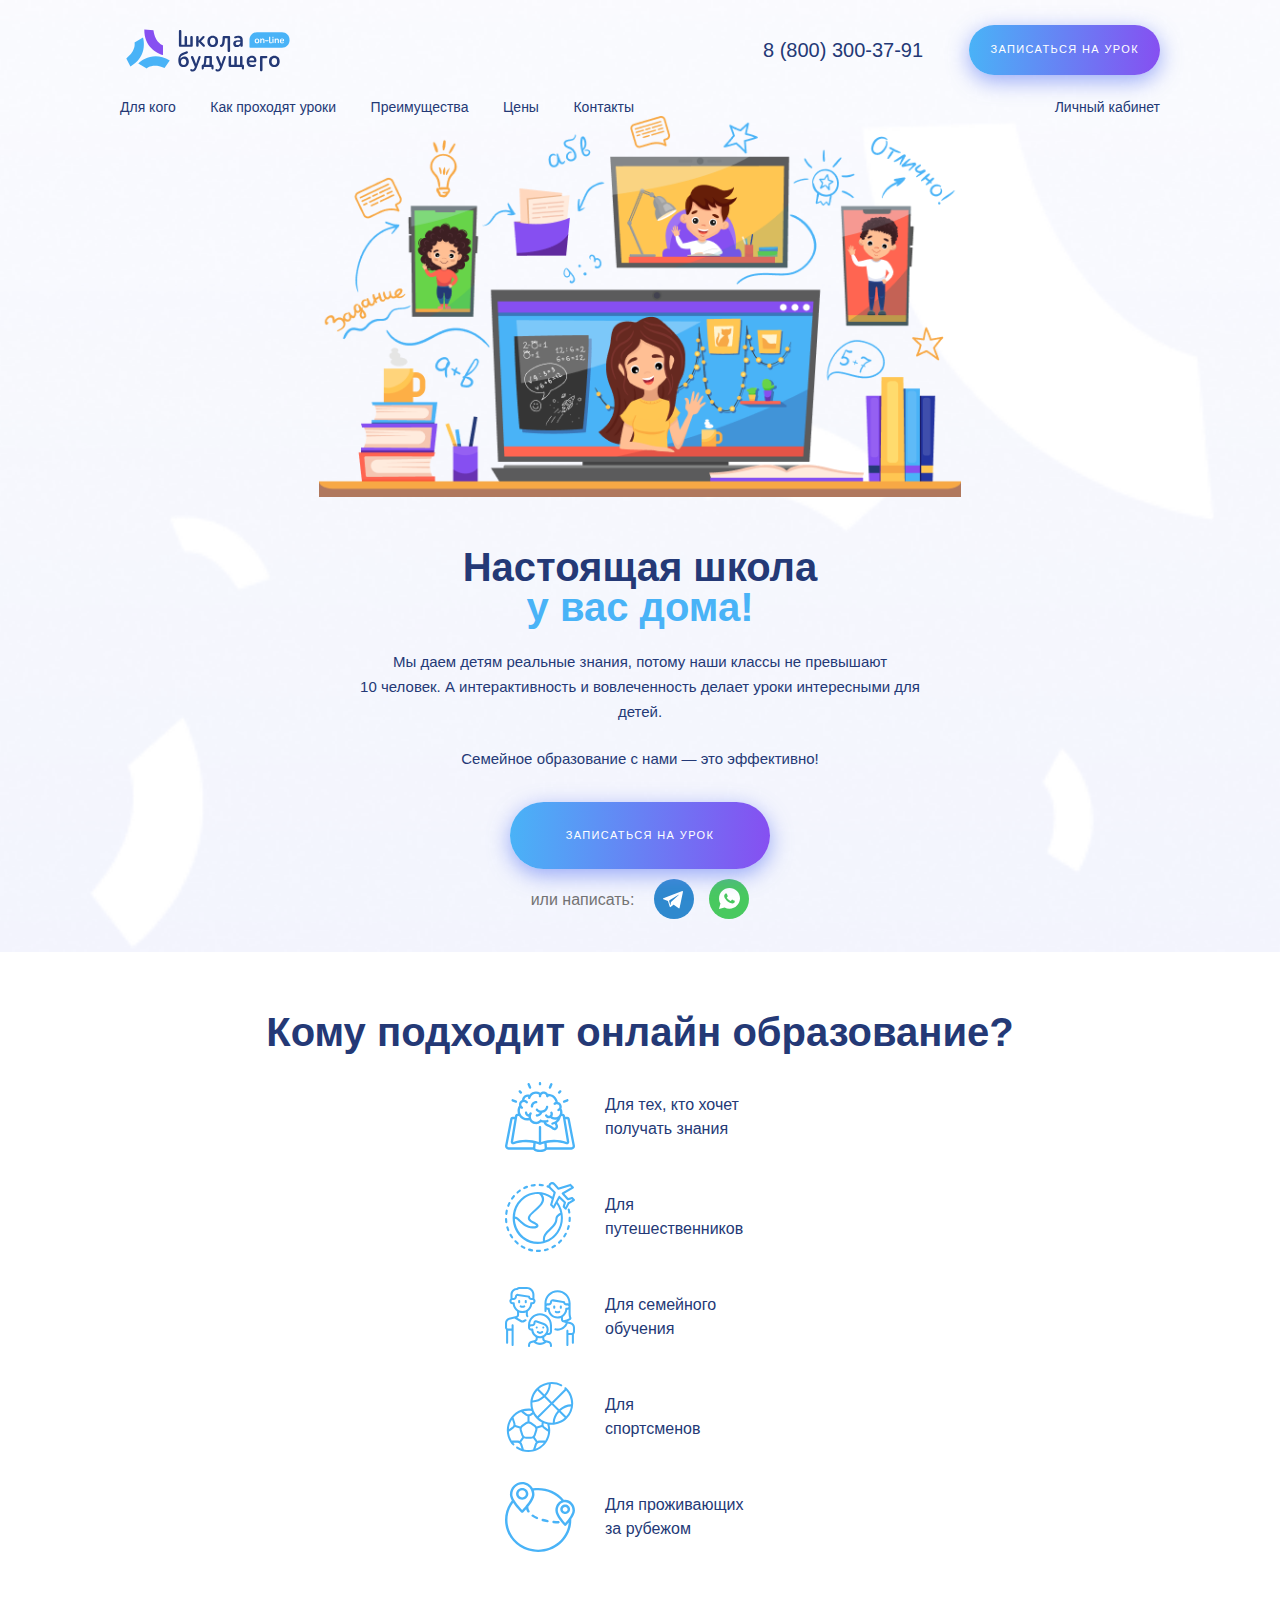
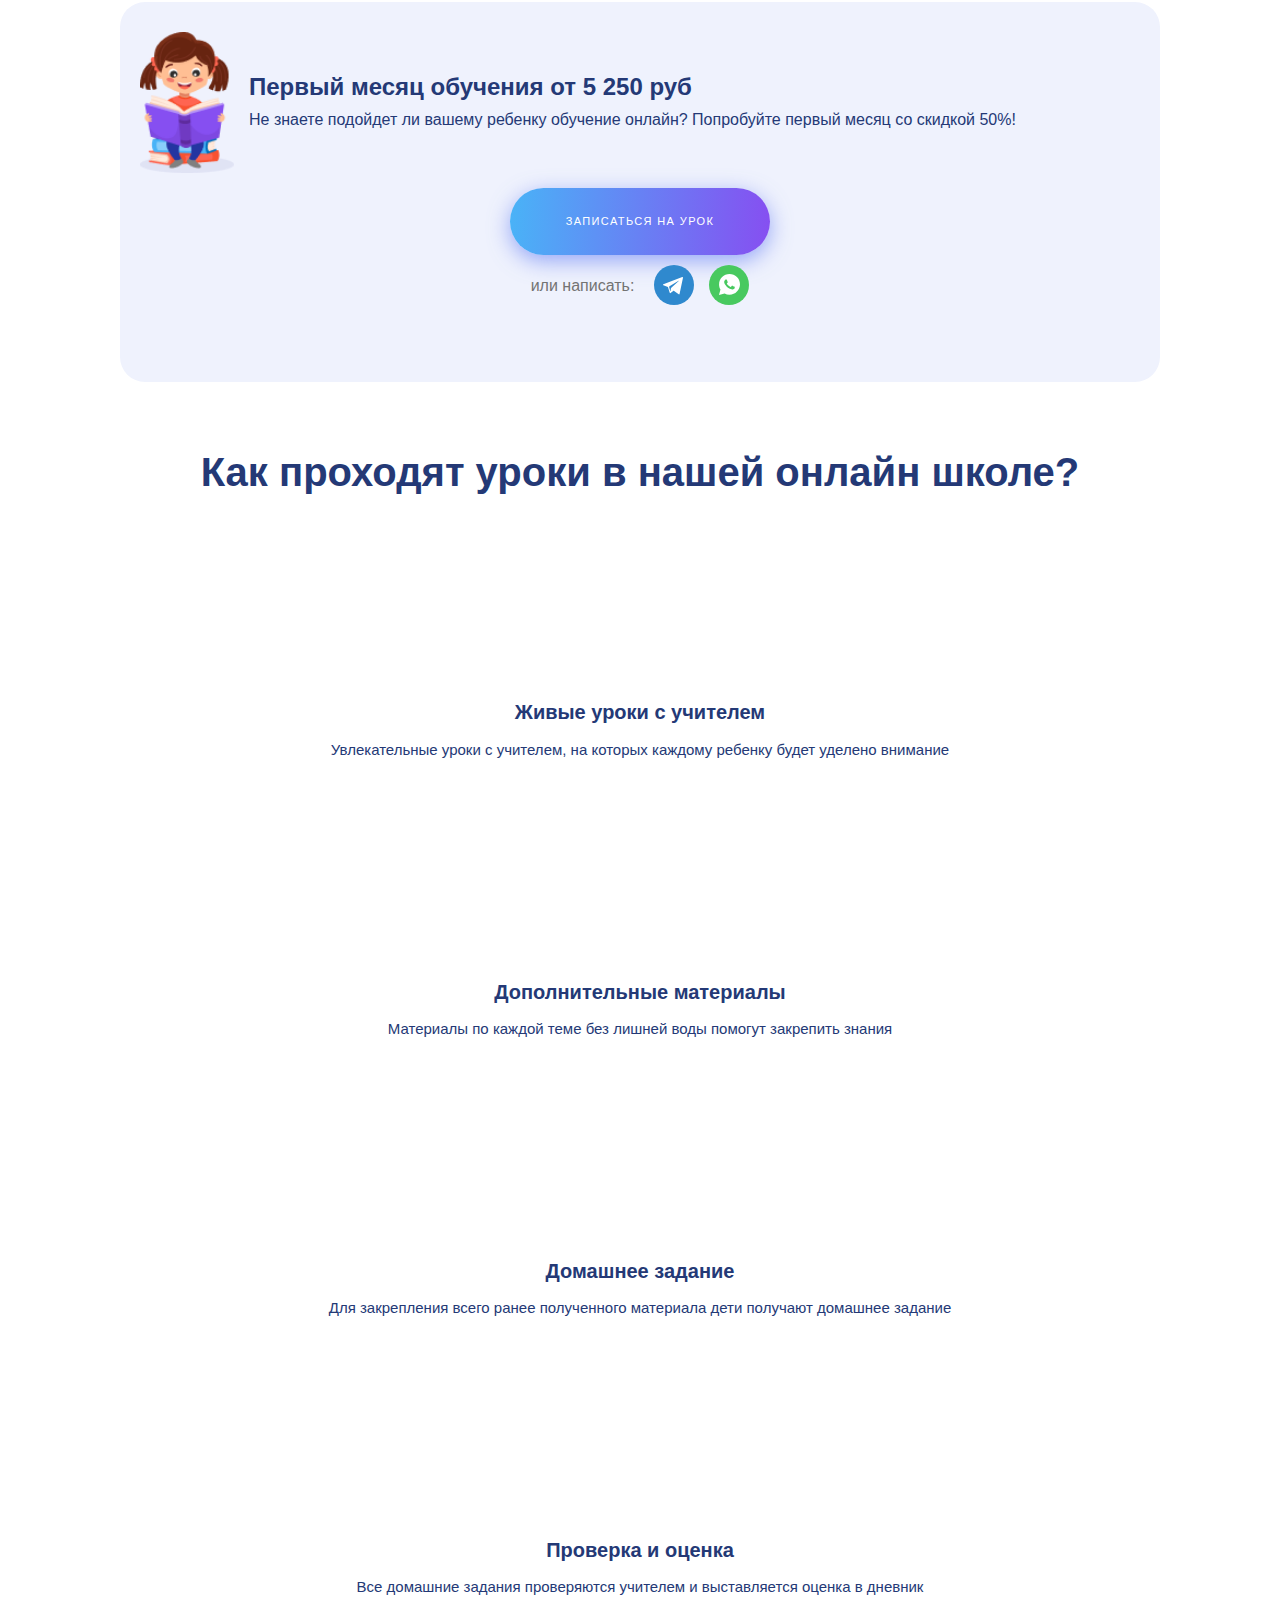
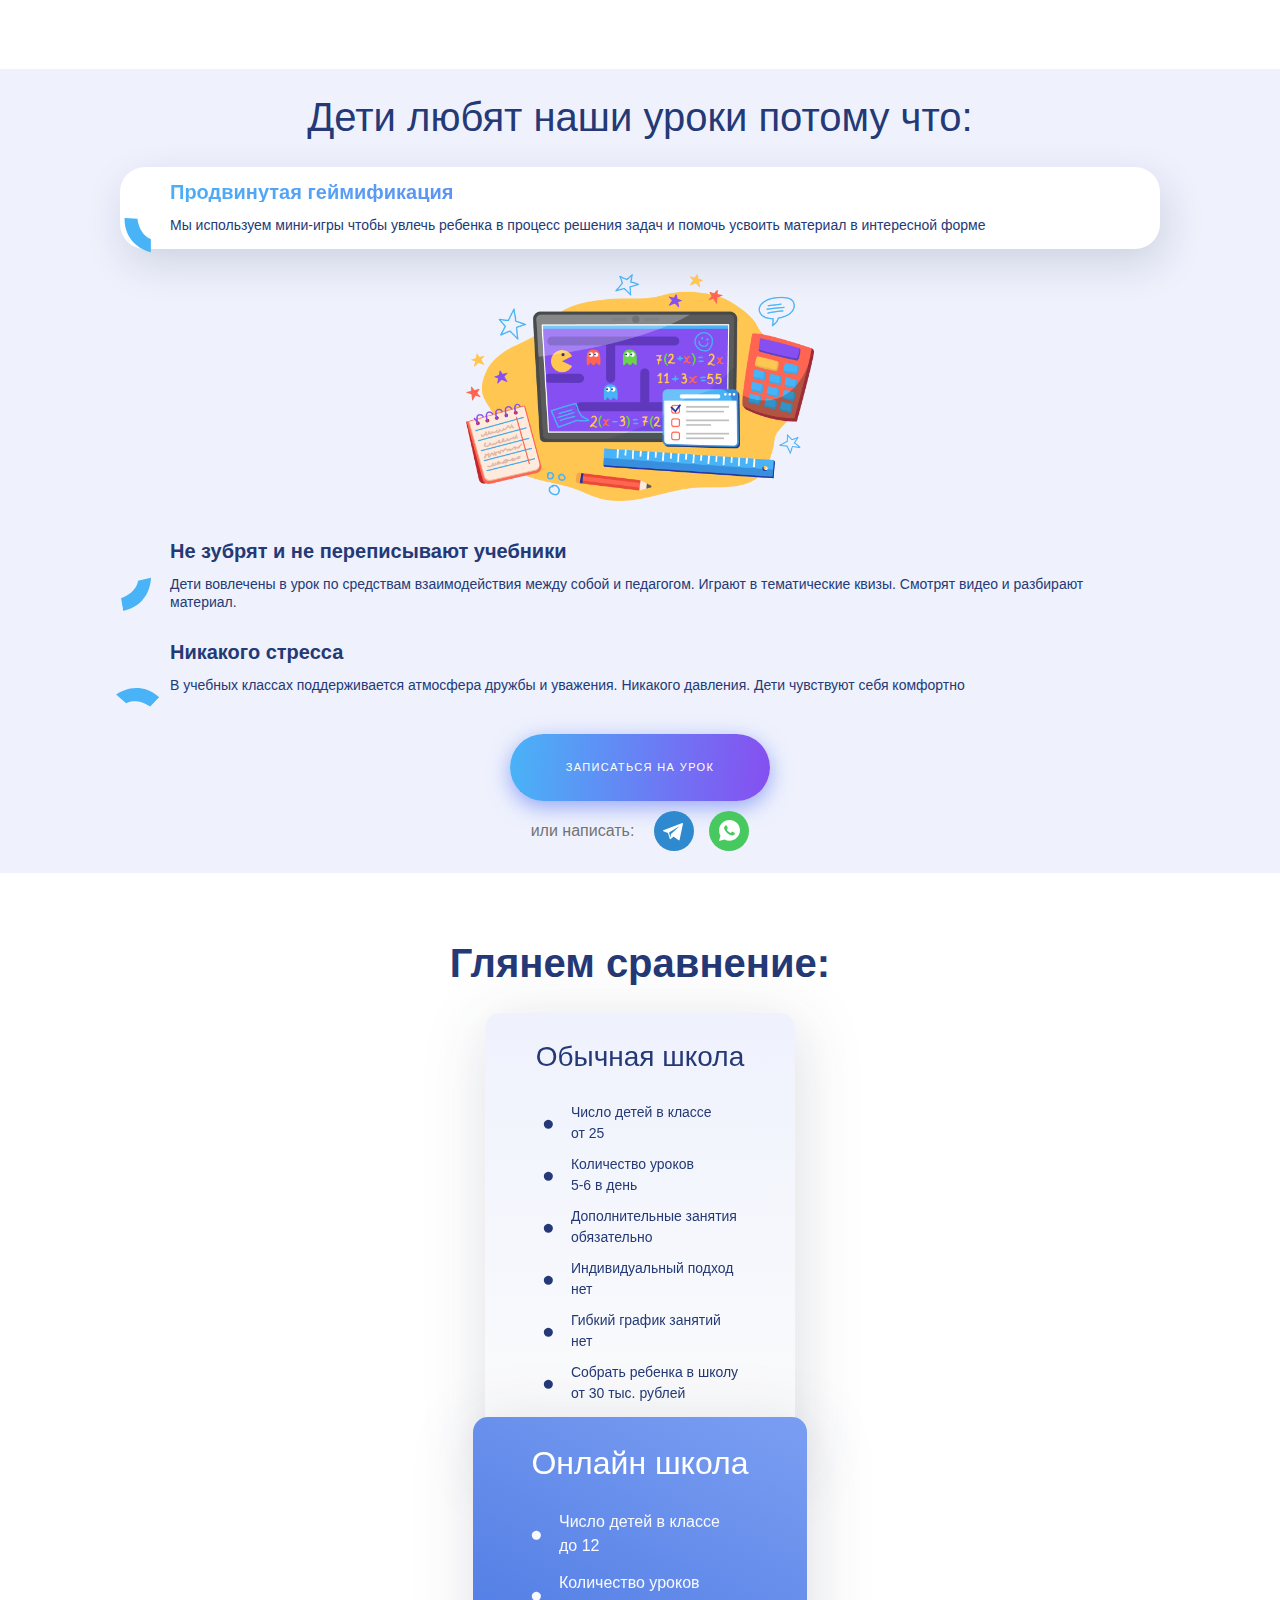
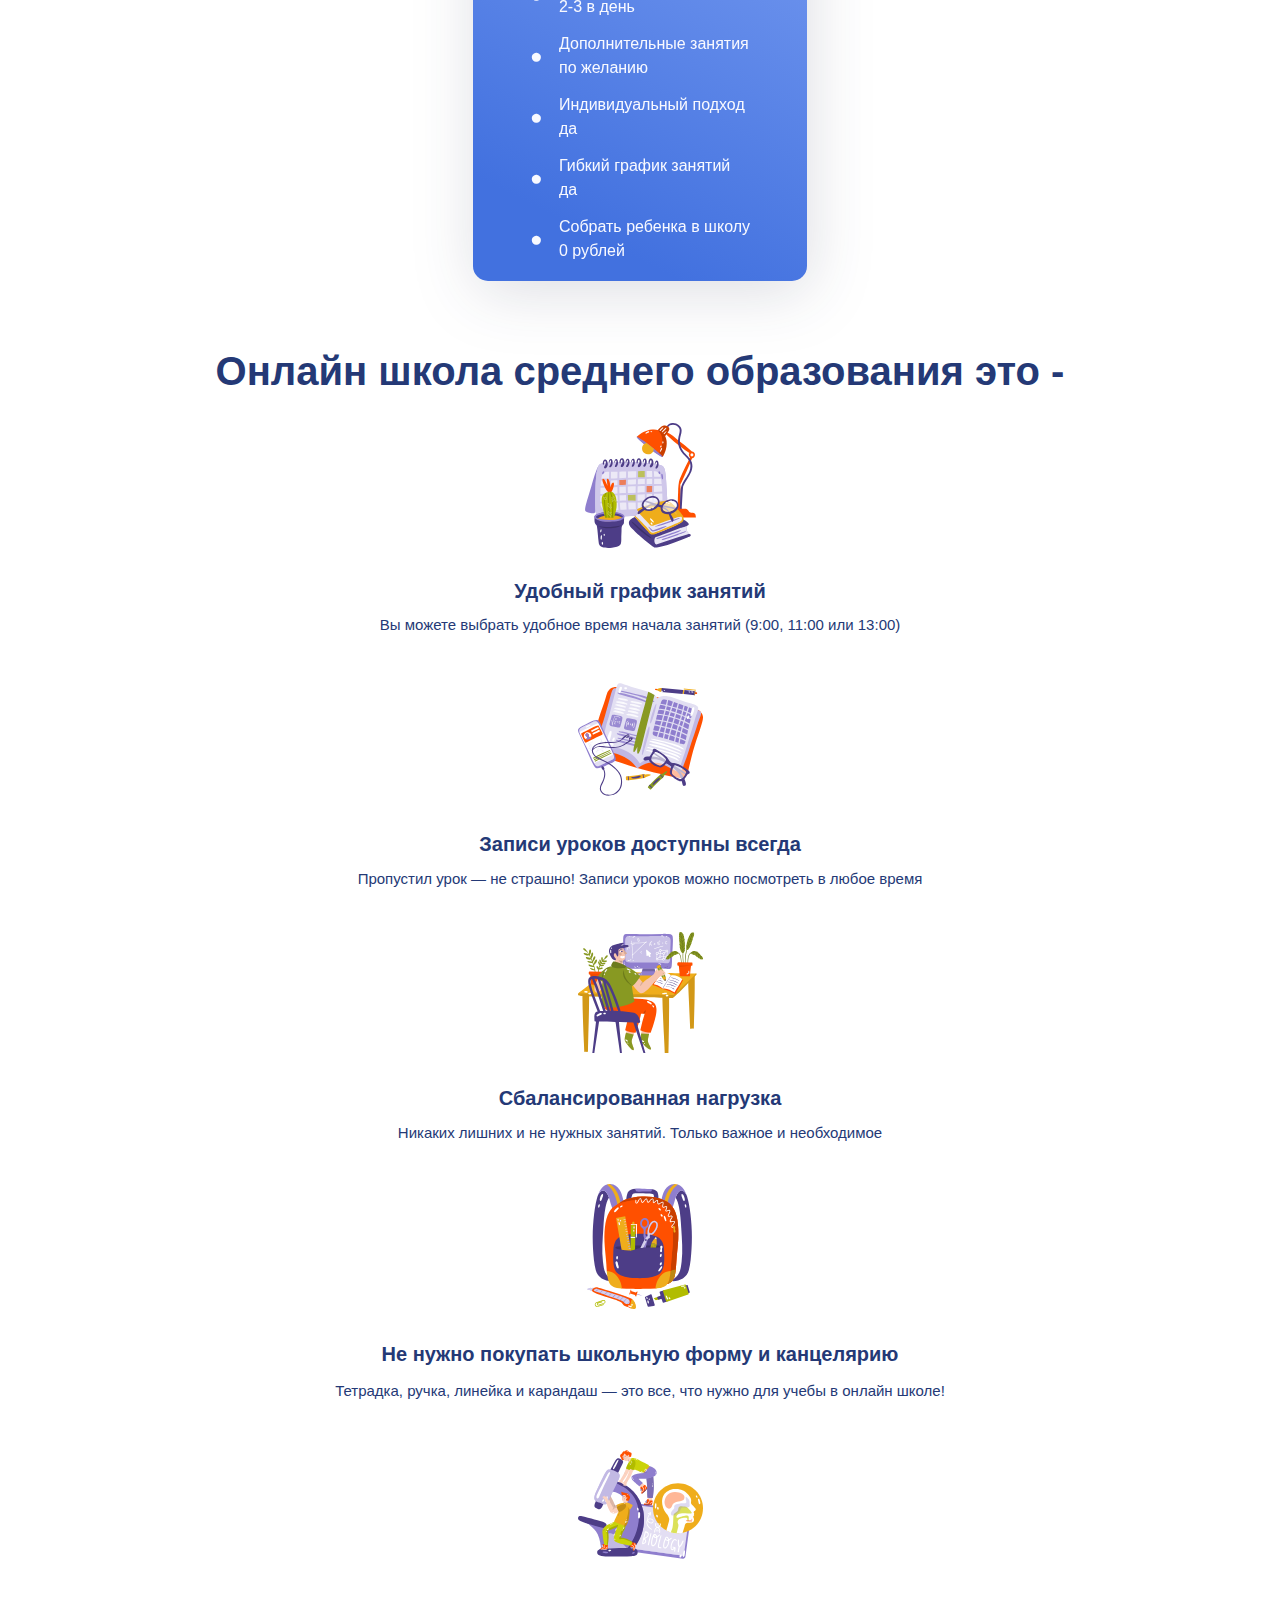
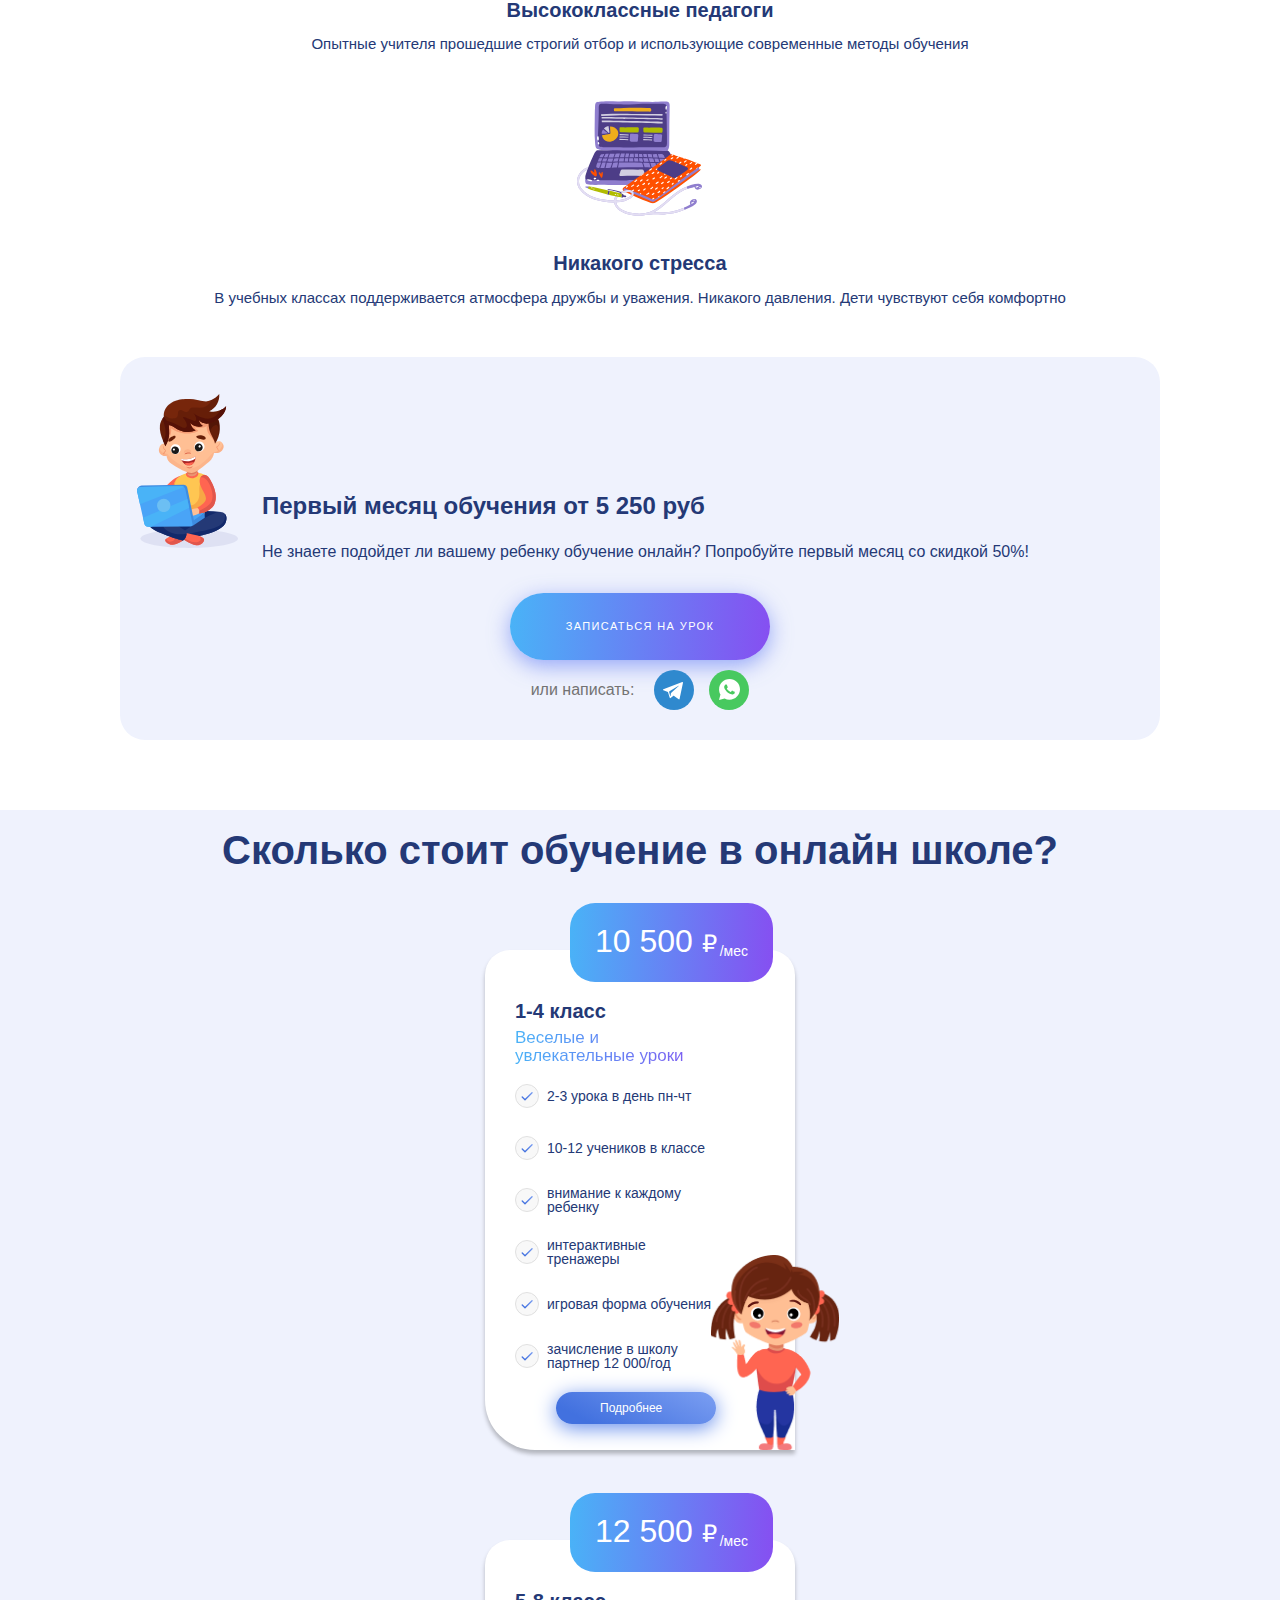
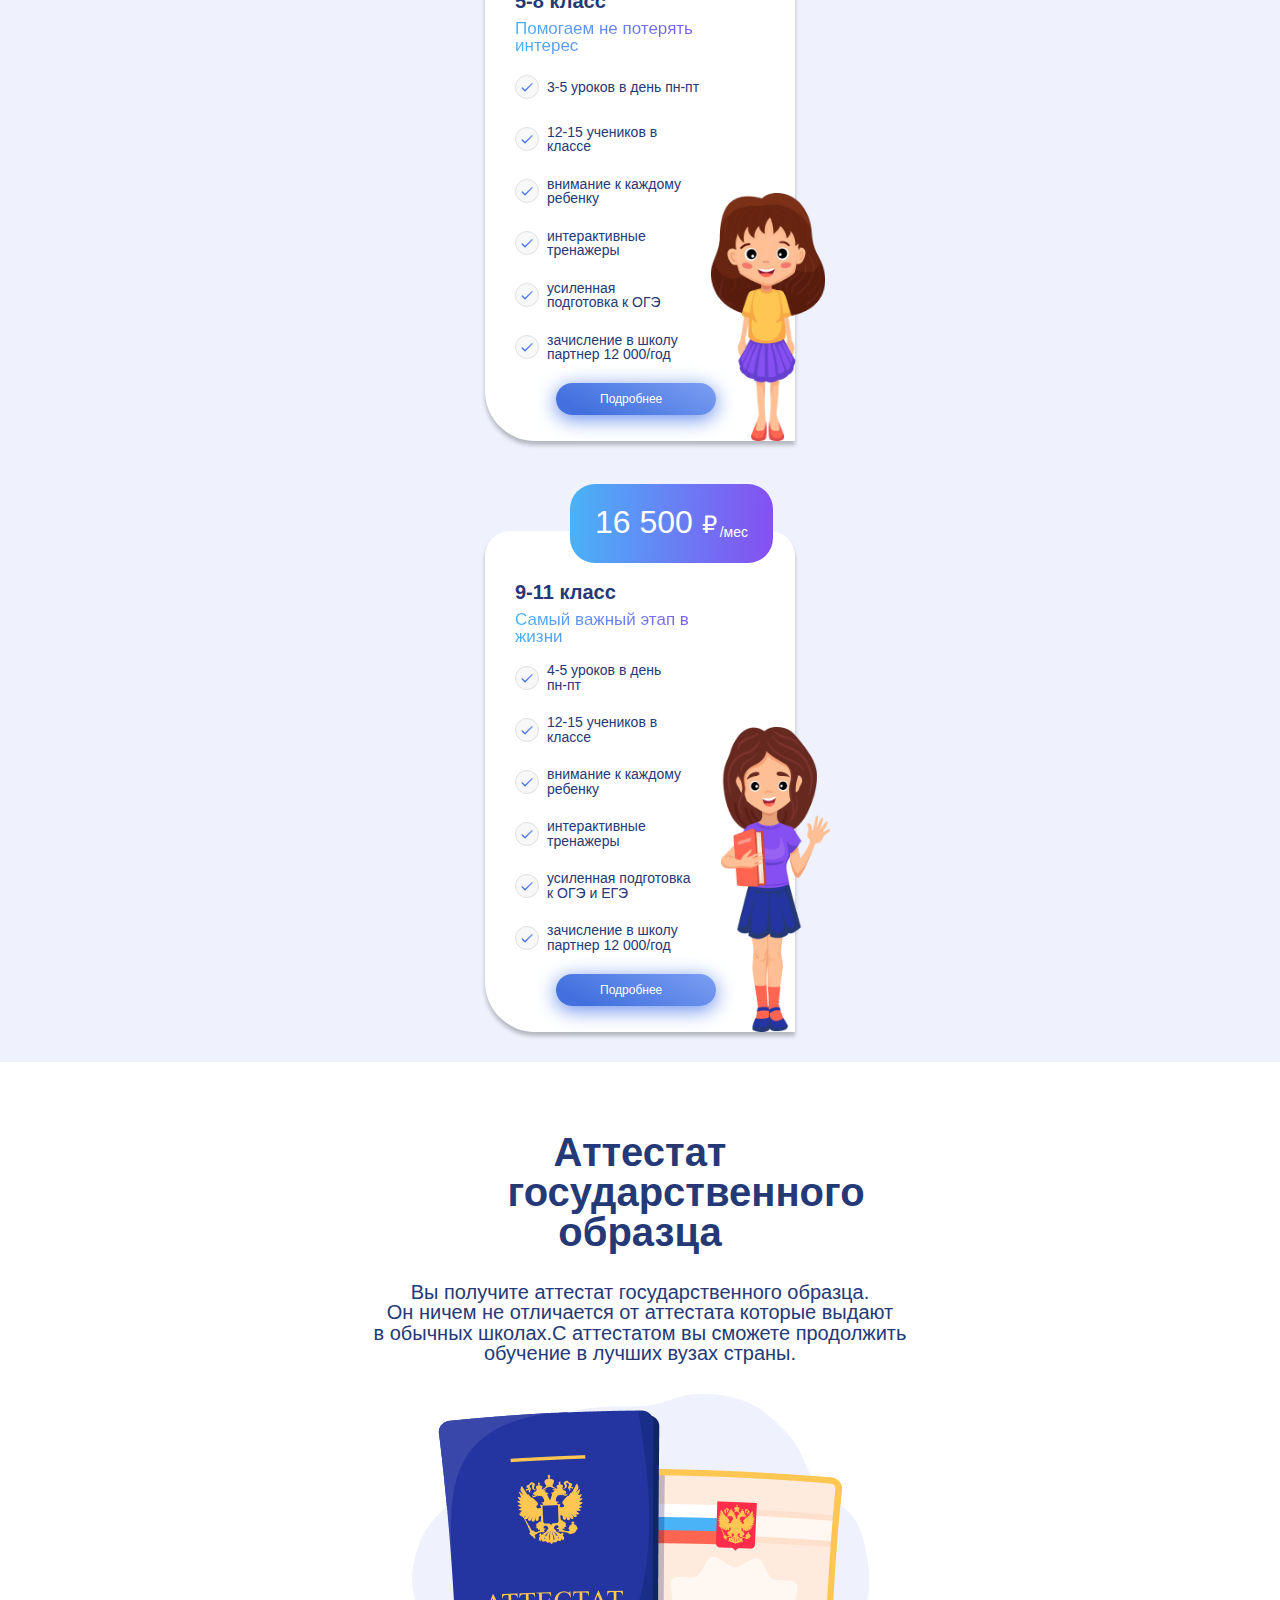
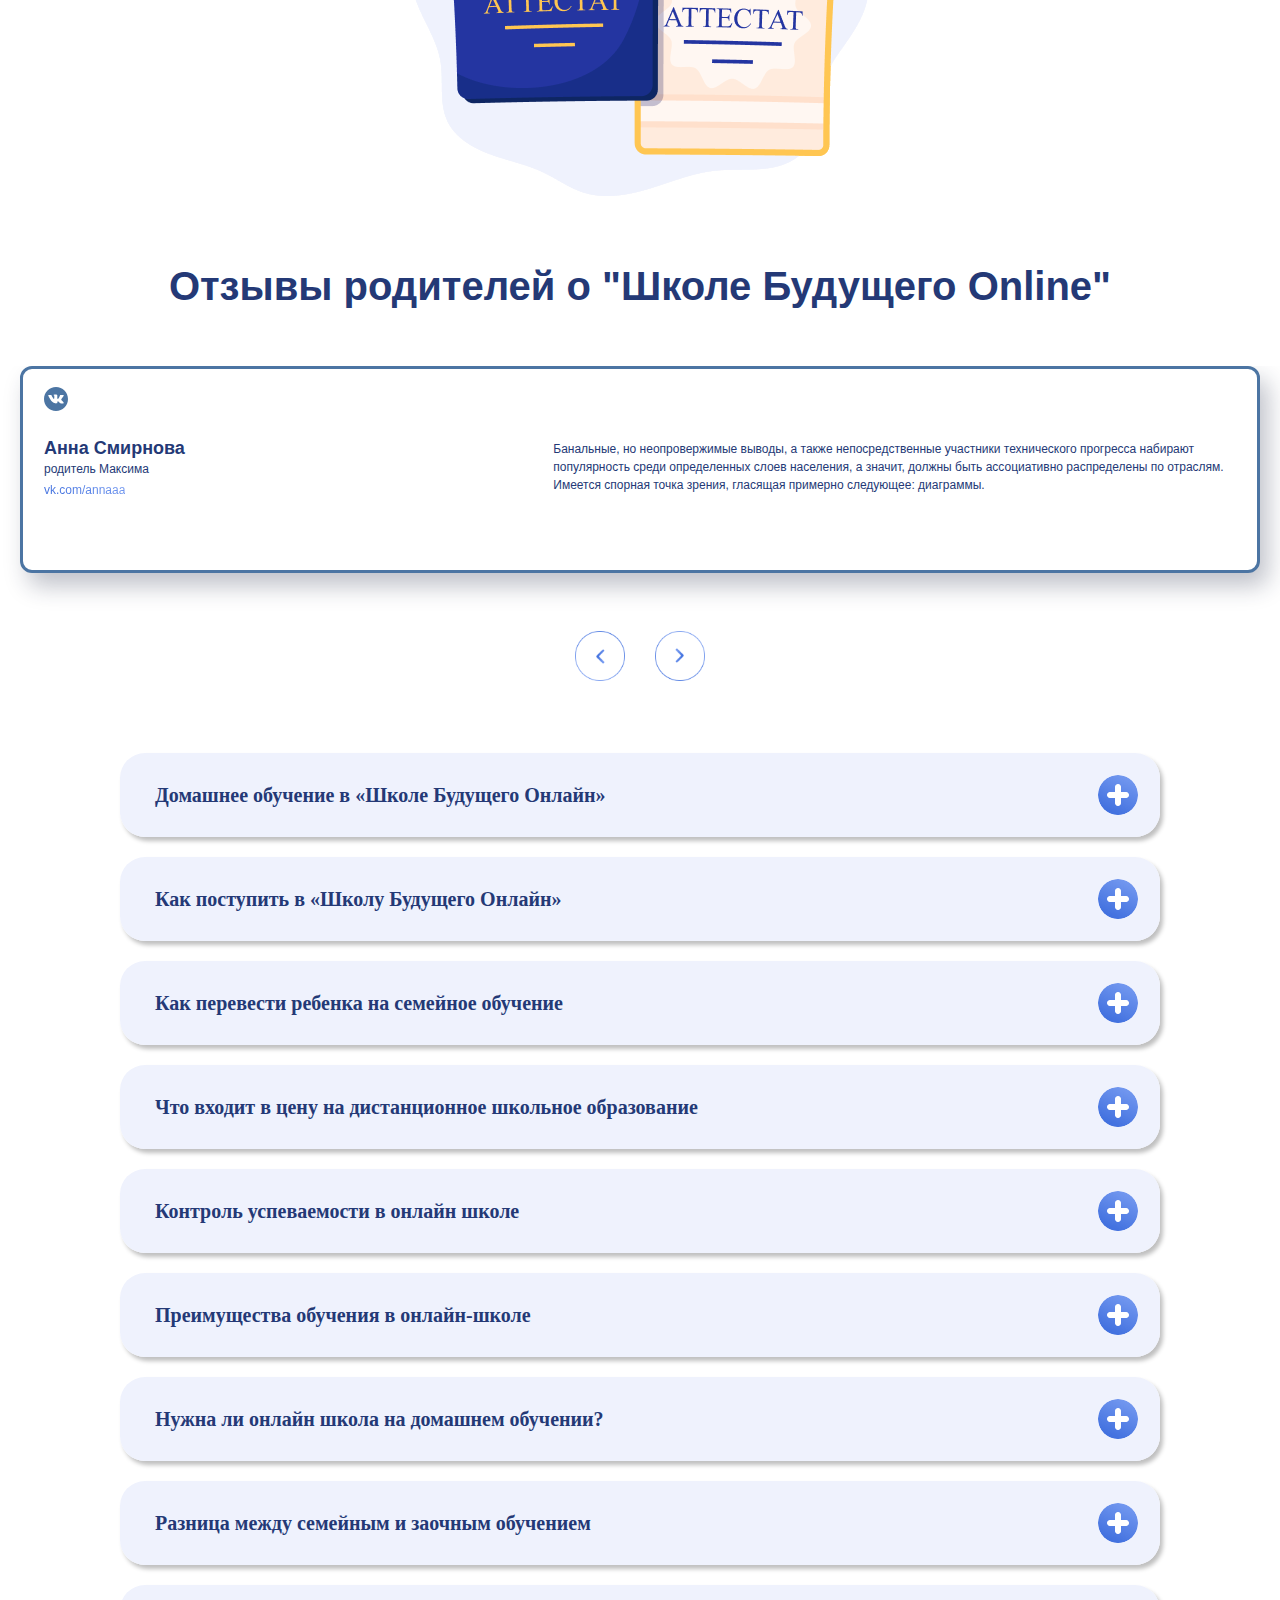
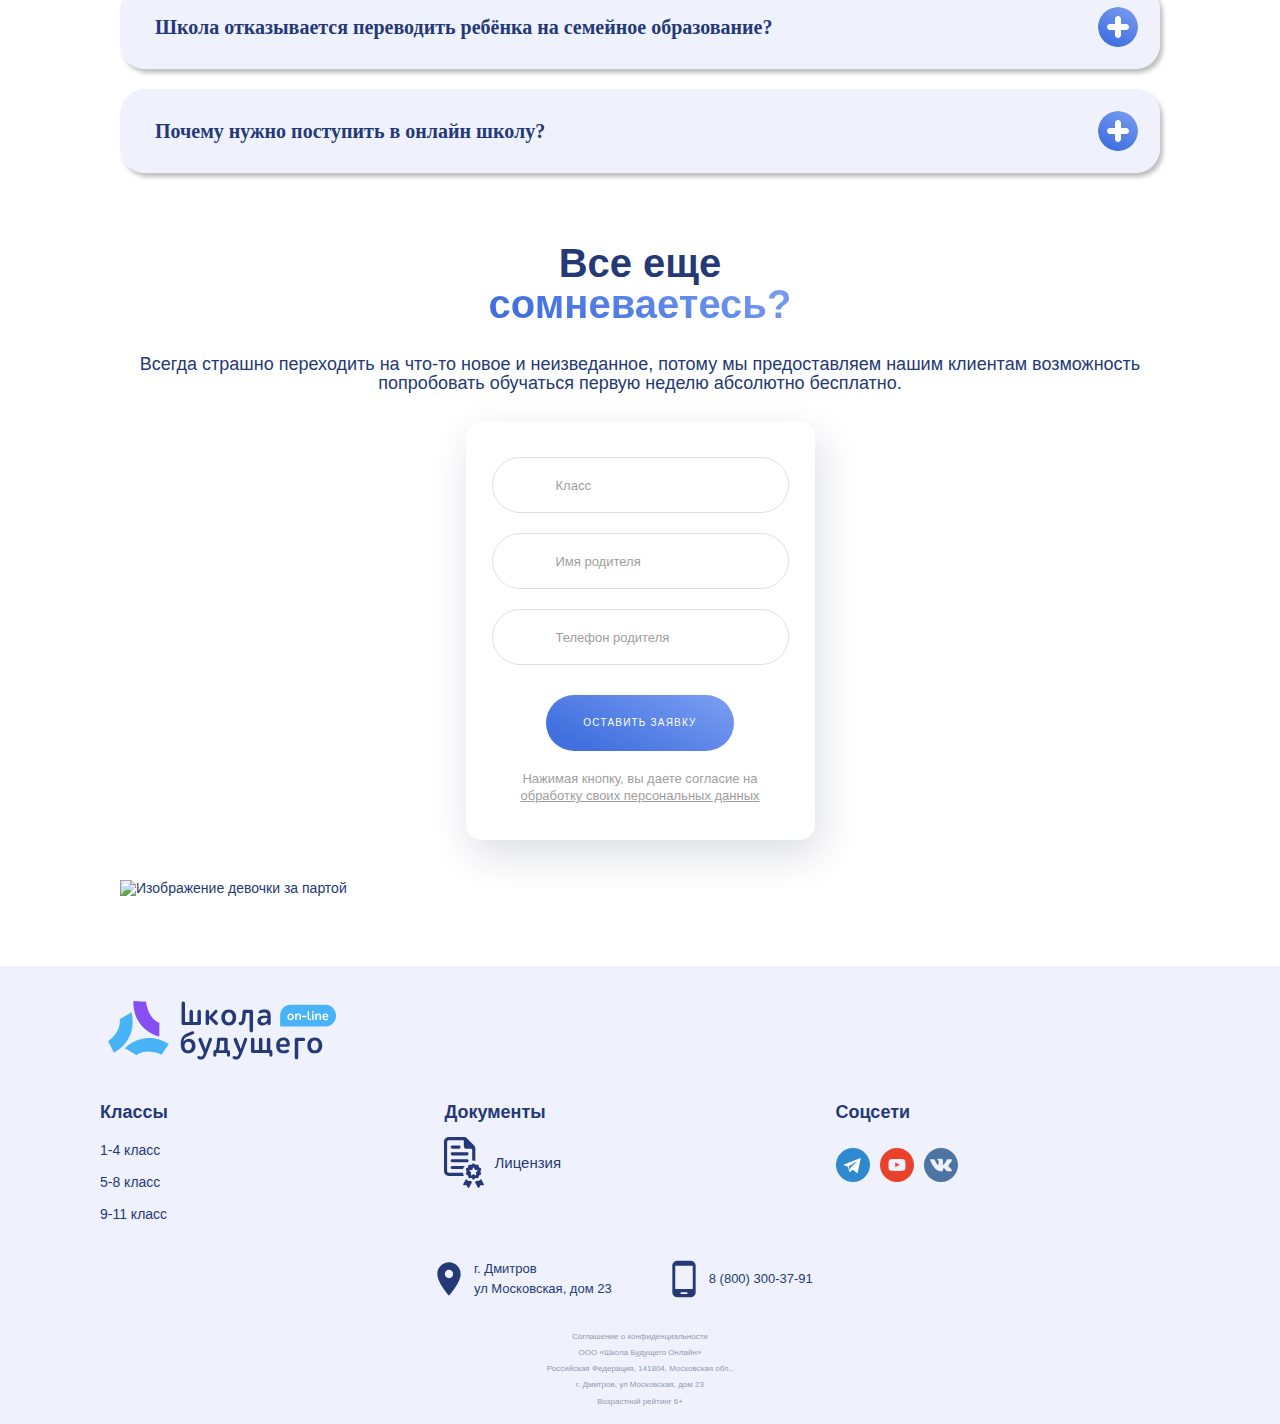
==== index.html @ 4ce30567 "Merge pull request #58 from D-E-M-A-HTML-developers/active" ====
<!DOCTYPE html>
<html lang="ru">
  <head>
    <meta charset="UTF-8" />
    <meta name="viewport" content="width=device-width, initial-scale=1.0" />
    <meta http-equiv="X-UA-Compatible" content="IE=edge" />
    <title>Школа будущего</title>
    <link rel="stylesheet" href="styles/css/style.css" />
  </head>

  <body>
    <header class="header">
      <div class="center">
        <div class="header__wrapper">
          <div class="logo">
            <a class="logo__link" href="index.html">
              <img
                class="logo__image"
                src="images/header/logo.svg"
                alt="Школьный логотип"
              />
            </a>
          </div>
          <div class="menu-wrp">
            <nav class="menu">
              <div class="mobile-menu">
                <input id="menu-switch" type="checkbox" />
                <label class="mobile-menu__burger" for="menu-switch">
                  <span class="mobile-menu__burger-element"></span>
                </label>
                <div class="mobile-menu__wrapper">
                  <div class="mobile-menu__box">
                    <ul class="menu-list">
                      <li class="menu-item">
                        <a class="menu-link" href="!#"> Для кого </a>
                      </li>
                      <li class="menu-item">
                        <a class="menu-link" href="!#"> Как проходят уроки </a>
                      </li>
                      <li class="menu-item">
                        <a class="menu-link" href="!#"> Преимущества </a>
                      </li>
                      <li class="menu-item">
                        <a class="menu-link" href="!#"> Цены </a>
                      </li>
                      <li class="menu-item">
                        <a class="menu-link" href="!#"> Контакты </a>
                      </li>
                      <li class="menu-item menu-item-account">
                        <a class="menu-link" href="!#"> Личный кабинет </a>
                      </li>
                      <li class="menu-item menu-item-tel">
                        <a class="menu-link" href="tel:+88003003791">
                          8 (800) 300-37-91
                        </a>
                      </li>
                    </ul>
                    <div class="menu-buttons-group">
                      <ul class="buttons">
                        <li class="buttons-item">
                          <a class="button" href="!#"> 1-4 классы </a>
                        </li>
                        <li class="buttons-item">
                          <a class="button" href="!#"> 5-8 классы </a>
                        </li>
                        <li class="buttons-item">
                          <a class="button" href="!#"> 9-11 классы </a>
                        </li>
                      </ul>
                    </div>
                  </div>
                </div>
              </div>
            </nav>
          </div>
          <div class="header__contacts">
            <div class="menu-item menu-item-tel">
              <a class="menu-link" href="tel:+88003003791">
                8 (800) 300-37-91
              </a>
            </div>
            <div class="sign-up-lesson__btn-wrp header__button-signUp-wrp">
              <a href="#" class="sign-up-lesson__btn header__button-signUp"
                >Записаться на урок</a
              >
            </div>
          </div>
        </div>
        <div class="header__nav">
          <ul class="header__nav-items">
            <li class="header__nav-item">
              <a class="menu-link" href="#">Для кого</a>
            </li>
            <li class="header__nav-item">
              <a class="menu-link" href="#">Как проходят уроки</a>
            </li>
            <li class="header__nav-item">
              <a class="menu-link" href="#">Преимущества</a>
            </li>
            <li class="header__nav-item">
              <a class="menu-link" href="#">Цены</a>
            </li>
            <li class="header__nav-item">
              <a class="menu-link" href="#">Контакты</a>
            </li>
          </ul>
          <div class="header__nav-cabinet menu-link">
            <a class="menu-link" href="#">Личный кабинет</a>
          </div>
        </div>
        <div class="header__banner">
          <div class="header__banner-image-wrp">
            <img
              class="header__banner-image"
              src="images/header/header-baner-ganeral.png"
              alt="Картинка о школе"
            />
          </div>
          <div class="header__banner-info">
            <div class="header__banner-text-wrp">
              <h1 class="header__banner-title">
                Настоящая школа<br />
                <span class="color-blue">у&nbsp;вас дома!</span>
              </h1>
              <p class="header__banner-txt">
                Мы&nbsp;даем детям реальные знания, потому наши классы
                не&nbsp;превышают 10&nbsp;человек. А&nbsp;интерактивность
                и&nbsp;вовлеченность делает уроки интересными для детей.
              </p>
              <p class="header__banner-txt header__banner-txt_bold">
                Семейное образование с&nbsp;нами&nbsp;&mdash; это эффективно!
              </p>
            </div>
          </div>
          <div class="sign-up-lesson">
            <div class="sign-up-lesson__btn-wrp">
              <a class="sign-up-lesson__btn" href="!#">Записаться на урок</a>
            </div>
            <div class="contact-us">
              <span class="contact-us__txt">или написать:</span>
              <div class="contact-us__icons-wrapper">
                <a
                  class="contact-us__telegramm"
                  style="
                    background-image: url(./images/icon/telegramm-icon.svg);
                  "
                  href="https://web.telegram.org/k/"
                  target="_blank"
                ></a>
                <a
                  class="contact-us__whatsapp"
                  style="background-image: url(./images/icon/watsapp-icon.svg)"
                  href="https://www.whatsapp.com/?lang=ru_RU"
                  target="_blank"
                ></a>
              </div>
            </div>
          </div>
        </div>
      </div>
    </header>

    <main>
      <section class="online-learning">
        <div class="center">
          <div class="online-learning__info-wrapper">
            <h2 class="online-learning__title">
              Кому подходит онлайн образование?
            </h2>
            <div class="online-learning__list-wrapper">
              <ul class="online-learning__list">
                <li class="online-learning__item">
                  Для тех, кто хочет получать знания
                </li>
                <li class="online-learning__item">Для путешественников</li>
                <li class="online-learning__item">Для семейного обучения</li>
                <li class="online-learning__item">Для<br />спортсменов</li>
                <li class="online-learning__item">
                  Для проживающих за&nbsp;рубежом
                </li>
              </ul>
            </div>
          </div>
          <div class="promotion">
            <div class="promotion__wrapper">
              <div class="promotion__description-wrapper">
                <h3 class="promotion__title">
                  Первый месяц обучения от&nbsp;5&nbsp;250&nbsp;руб
                </h3>
                <p class="promotion__text">
                  Не&nbsp;знаете подойдет&nbsp;ли вашему ребенку обучение
                  онлайн? Попробуйте первый месяц со скидкой&nbsp;50%!
                </p>
              </div>
              <div
                class="promotion__image-wrapper"
                style="
                  background-image: url(./images/online-learnig/promotion-girl.png);
                "
              ></div>
              <div class="sign-up-lesson">
                <div class="sign-up-lesson__btn-wrp">
                  <a class="sign-up-lesson__btn" href="!#"
                    >Записаться&nbsp;на&nbsp;урок</a
                  >
                </div>
                <div class="contact-us">
                  <span class="contact-us__txt">или написать:</span>
                  <div class="contact-us__icons-wrapper">
                    <a
                      class="contact-us__telegramm"
                      style="
                        background-image: url(./images/icon/telegramm-icon.svg);
                      "
                      href="https://web.telegram.org/k/"
                      target="_blank"
                    ></a>
                    <a
                      class="contact-us__whatsapp"
                      style="
                        background-image: url(./images/icon/watsapp-icon.svg);
                      "
                      href="https://www.whatsapp.com/?lang=ru_RU"
                      target="_blank"
                    ></a>
                  </div>
                </div>
              </div>
            </div>
          </div>
        </div>
      </section>

      <section class="online-lessons">
        <div class="center">
          <h2 class="online-lessons__title">
            Как проходят уроки в нашей онлайн школе?
          </h2>
          <div class="online-lessons__info">
            <ul class="online-lessons__list">
              <li class="online-lessons__item">
                <div
                  class="online-lessons__img"
                  style="background-image: url(./images/online-lesson/img1.png)"
                ></div>
                <h3>Живые уроки с учителем</h3>
                <p>
                  Увлекательные уроки с&nbsp;учителем, на&nbsp;которых каждому
                  ребенку будет уделено внимание
                </p>
              </li>
              <li class="online-lessons__item">
                <div
                  class="online-lessons__img"
                  style="background-image: url(./images/online-lesson/img2.png)"
                ></div>
                <h3>Дополнительные материалы</h3>
                <p>
                  Материалы по&nbsp;каждой теме без лишней воды помогут
                  закрепить знания
                </p>
              </li>
              <li class="online-lessons__item">
                <div
                  class="online-lessons__img"
                  style="background-image: url(./images/online-lesson/img3.png)"
                ></div>
                <h3>Домашнее задание</h3>
                <p>
                  Для закрепления всего ранее полученного материала дети
                  получают домашнее задание
                </p>
              </li>
              <li class="online-lessons__item">
                <div
                  class="online-lessons__img"
                  style="background-image: url(./images/online-lesson/img4.png)"
                ></div>
                <h3>Проверка и оценка</h3>
                <p>
                  Все домашние задания проверяются учителем и&nbsp;выставляется
                  оценка в&nbsp;дневник
                </p>
              </li>
            </ul>
          </div>
        </div>
      </section>

      <section class="lesson-advantages">
        <div class="center">
          <h2 class="lesson-advantages__title">
            Дети любят наши уроки потому что:
          </h2>
          <div class="lesson-advantages__wrapper">
            <div class="lesson-advantages__cards-wrapper">
              <div class="lesson-advantages__card">
                <h3 class="lesson-advantages__name">
                  Продвинутая геймификация
                </h3>
                <p class="lesson-advantages__text">
                  Мы&nbsp;используем мини-игры чтобы увлечь ребенка
                  в&nbsp;процесс решения задач и&nbsp;помочь усвоить материал
                  в&nbsp;интересной форме
                </p>
              </div>
              <div
                class="lesson-advantages__image"
                style="
                  background-image: url(./images/lesson-advantages/card-image.png);
                "
              ></div>
              <div class="lesson-advantages__card">
                <h3 class="lesson-advantages__name">
                  Не зубрят и не переписывают учебники
                </h3>
                <p class="lesson-advantages__text">
                  Дети вовлечены в&nbsp;урок по&nbsp;средствам взаимодействия
                  между собой и&nbsp;педагогом. Играют в&nbsp;тематические
                  квизы. Смотрят видео и&nbsp;разбирают материал.
                </p>
              </div>
              <div class="lesson-advantages__card">
                <h3 class="lesson-advantages__name">Никакого стресса</h3>
                <p class="lesson-advantages__text">
                  В&nbsp;учебных классах поддерживается атмосфера дружбы
                  и&nbsp;уважения. Никакого давления. Дети чувствуют себя
                  комфортно
                </p>
              </div>
            </div>
            <div class="sign-up-lesson">
              <div class="sign-up-lesson__btn-wrp">
                <a class="sign-up-lesson__btn" href="!#"
                  >Записаться&nbsp;на&nbsp;урок</a
                >
              </div>
              <div class="contact-us">
                <span class="contact-us__txt">или написать:</span>
                <div class="contact-us__icons-wrapper">
                  <a
                    class="contact-us__telegramm"
                    style="
                      background-image: url(./images/icon/telegramm-icon.svg);
                    "
                    href="https://web.telegram.org/k/"
                    target="_blank"
                  ></a>
                  <a
                    class="contact-us__whatsapp"
                    style="
                      background-image: url(./images/icon/watsapp-icon.svg);
                    "
                    href="https://www.whatsapp.com/?lang=ru_RU"
                    target="_blank"
                  ></a>
                </div>
              </div>
            </div>
          </div>
        </div>
      </section>

      <section class="compare-schools">
        <div class="center">
          <h2 class="compare-schools__title">Глянем сравнение:</h2>
          <div class="compare-schools__wrp">
            <div class="about-schools">
              <h3 class="about-schools__title">Обычная школа</h3>
              <ul class="about-schools__list">
                <li class="about-schools__item">
                  Число детей в классе <span>от&nbsp;25</span>
                </li>
                <li class="about-schools__item">
                  Количество уроков<span>5-6&nbsp;в&nbsp;день</span>
                </li>
                <li class="about-schools__item">
                  Дополнительные занятия <span>обязательно</span>
                </li>
                <li class="about-schools__item">
                  Индивидуальный подход <span>нет</span>
                </li>
                <li class="about-schools__item">
                  Гибкий график занятий <span>нет</span>
                </li>
                <li class="about-schools__item">
                  Собрать ребенка в школу <span>от 30 тыс. рублей</span>
                </li>
              </ul>
            </div>
            <div class="about-schools about-schools--online">
              <h3 class="about-schools__title">Онлайн школа</h3>
              <ul class="about-schools__list">
                <li class="about-schools__item">
                  Число детей в классе <span>до&nbsp;12</span>
                </li>
                <li class="about-schools__item">
                  Количество уроков<span>2-3&nbsp;в день</span>
                </li>
                <li class="about-schools__item">
                  Дополнительные занятия <span>по желанию</span>
                </li>
                <li class="about-schools__item">
                  Индивидуальный подход <span>да&nbsp;</span>
                </li>
                <li class="about-schools__item">
                  Гибкий график занятий <span>да&nbsp;</span>
                </li>
                <li class="about-schools__item">
                  Собрать ребенка в школу <span>0 рублей</span>
                </li>
              </ul>
            </div>
          </div>
        </div>
      </section>

      <section class="advantages-school">
        <div class="center">
          <h2 class="advantages-school__title">
            Онлайн школа среднего образования это -
          </h2>
          <ul class="advantages-school__list">
            <li class="advantages-school__item">
              <div
                class="advantages-school__image"
                style="
                  background-image: url(./images/advantages-school/img1.svg);
                "
              ></div>
              <h3 class="advantages-school__subtitle">
                Удобный график занятий
              </h3>
              <p class="advantages-school__txt">
                Вы можете выбрать удобное время начала занятий (9:00, 11:00 или
                13:00)
              </p>
            </li>
            <li class="advantages-school__item">
              <div
                class="advantages-school__image"
                style="
                  background-image: url(./images/advantages-school/img2.svg);
                "
              ></div>
              <h3 class="advantages-school__subtitle">
                Записи уроков доступны всегда
              </h3>
              <p class="advantages-school__txt">
                Пропустил урок&nbsp;&mdash; не&nbsp;страшно! Записи уроков можно
                посмотреть в&nbsp;любое время
              </p>
            </li>
            <li class="advantages-school__item">
              <div
                class="advantages-school__image"
                style="
                  background-image: url(./images/advantages-school/img3.svg);
                "
              ></div>
              <h3 class="advantages-school__subtitle">
                Сбалансированная нагрузка
              </h3>
              <p class="advantages-school__txt">
                Никаких лишних и&nbsp;не&nbsp;нужных занятий. Только важное
                и&nbsp;необходимое
              </p>
            </li>
            <li class="advantages-school__item">
              <div
                class="advantages-school__image"
                style="
                  background-image: url(./images/advantages-school/img4.svg);
                "
              ></div>
              <h3 class="advantages-school__subtitle">
                Не&nbsp;нужно покупать школьную форму и&nbsp;канцелярию
              </h3>
              <p class="advantages-school__txt">
                Тетрадка, ручка, линейка и&nbsp;карандаш&nbsp;&mdash; это все,
                что нужно для учебы в&nbsp;онлайн школе!
              </p>
            </li>
            <li class="advantages-school__item">
              <div
                class="advantages-school__image"
                style="
                  background-image: url(./images/advantages-school/img5.svg);
                "
              ></div>
              <h3 class="advantages-school__subtitle">
                Высококлассные педагоги
              </h3>
              <p class="advantages-school__txt">
                Опытные учителя прошедшие строгий отбор и&nbsp;использующие
                современные методы обучения
              </p>
            </li>
            <li class="advantages-school__item">
              <div
                class="advantages-school__image"
                style="
                  background-image: url(./images/advantages-school/img6.svg);
                "
              ></div>
              <h3 class="advantages-school__subtitle">Никакого стресса</h3>
              <p class="advantages-school__txt">
                В&nbsp;учебных классах поддерживается атмосфера дружбы
                и&nbsp;уважения. Никакого давления. Дети чувствуют себя
                комфортно
              </p>
            </li>
          </ul>
          <div class="promotion">
            <div class="promotion__wrapper">
              <div class="promotion__description-wrapper">
                <h3 class="promotion__title">
                  Первый месяц обучения от 5&nbsp;250&nbsp;руб
                </h3>
                <p class="promotion__text">
                  Не&nbsp;знаете подойдет&nbsp;ли вашему ребенку обучение
                  онлайн? Попробуйте первый месяц со скидкой&nbsp;50%!
                </p>
              </div>
              <div
                class="promotion__image-wrapper"
                style="
                  background-image: url(./images/advantages-school/boy.svg);
                "
              ></div>
              <div class="sign-up-lesson">
                <div class="sign-up-lesson__btn-wrp">
                  <a class="sign-up-lesson__btn" href="!#"
                    >Записаться на&nbsp;урок</a
                  >
                </div>
                <div class="contact-us">
                  <span class="contact-us__txt">или написать:</span>
                  <div class="contact-us__icons-wrapper">
                    <a
                      class="contact-us__telegramm"
                      style="
                        background-image: url(./images/icon/telegramm-icon.svg);
                      "
                      href="https://web.telegram.org/k/"
                      target="_blank"
                    ></a>
                    <a
                      class="contact-us__whatsapp"
                      style="
                        background-image: url(./images/icon/watsapp-icon.svg);
                      "
                      href="https://www.whatsapp.com/?lang=ru_RU"
                      target="_blank"
                    ></a>
                  </div>
                </div>
              </div>
            </div>
          </div>
        </div>
      </section>

      <section class="education-price">
        <div class="center">
          <h2 class="education-price__title">
            Сколько стоит обучение в&nbsp;онлайн школе?
          </h2>
          <ul class="education-price__list">
            <li class="education-price__card">
              <article class="price-card">
                <h3 class="price-card__heading">1-4 класс</h3>
                <p class="price-card__subtitle">
                  Веселые&nbsp;и увлекательные&nbsp;уроки
                </p>
                <ul class="price-card__list">
                  <li class="price-card__item">2-3 урока в&nbsp;день пн-чт</li>
                  <li class="price-card__item">10-12 учеников в классе</li>
                  <li class="price-card__item">
                    внимание к&nbsp;каждому ребенку
                  </li>
                  <li class="price-card__item">интерактивные тренажеры</li>
                  <li class="price-card__item">игровая форма обучения</li>
                  <li class="price-card__item">
                    зачисление в&nbsp;школу партнер 12 000/год
                  </li>
                </ul>
                <div class="price-card__btn-wrp">
                  <a class="price-card__btn" href="!#">Подробнее</a>
                </div>
                <div class="price-card__banner">
                  <span>10&nbsp;500&nbsp;<span>₽</span><span>/мес</span></span>
                </div>
                <div
                  class="price-card__image"
                  style="
                    background-image: url(./images/education-price/girl-1.png);
                  "
                ></div>
              </article>
            </li>
            <li class="education-price__card">
              <article class="price-card">
                <h3 class="price-card__heading">5-8 класс</h3>
                <p class="price-card__subtitle">
                  Помогаем не&nbsp;потерять интерес
                </p>
                <ul class="price-card__list">
                  <li class="price-card__item">3-5 уроков в&nbsp;день пн-пт</li>
                  <li class="price-card__item">12-15 учеников в<br />классе</li>
                  <li class="price-card__item">
                    внимание к&nbsp;каждому ребенку
                  </li>
                  <li class="price-card__item">интерактивные тренажеры</li>
                  <li class="price-card__item">
                    усиленная подготовка&nbsp;к&nbsp;ОГЭ
                  </li>
                  <li class="price-card__item">
                    зачисление в&nbsp;школу партнер 12 000/год
                  </li>
                </ul>
                <div class="price-card__btn-wrp">
                  <a class="price-card__btn" href="!#">Подробнее</a>
                </div>
                <div class="price-card__banner">
                  <span>12&nbsp;500&nbsp;<span>₽</span><span>/мес</span></span>
                </div>
                <div
                  class="price-card__image"
                  style="
                    background-image: url(./images/education-price/girl-2.png);
                  "
                ></div>
              </article>
            </li>
            <li class="education-price__card">
              <article class="price-card">
                <h3 class="price-card__heading">9-11 класс</h3>
                <p class="price-card__subtitle">
                  Самый важный этап&nbsp;в жизни
                </p>
                <ul class="price-card__list">
                  <li class="price-card__item">4-5 уроков в день<br />пн-пт</li>
                  <li class="price-card__item">12-15 учеников в<br />классе</li>
                  <li class="price-card__item">
                    внимание к&nbsp;каждому ребенку
                  </li>
                  <li class="price-card__item">интерактивные тренажеры</li>
                  <li class="price-card__item">
                    усиленная подготовка к&nbsp;ОГЭ и&nbsp;ЕГЭ
                  </li>
                  <li class="price-card__item">
                    зачисление в&nbsp;школу партнер 12 000/год
                  </li>
                </ul>
                <div class="price-card__btn-wrp">
                  <a class="price-card__btn" href="!#">Подробнее</a>
                </div>
                <div class="price-card__banner">
                  <span>16&nbsp;500&nbsp;<span>₽</span><span>/мес</span></span>
                </div>
                <div
                  class="price-card__image"
                  style="
                    background-image: url(./images/education-price/girl-3.png);
                  "
                ></div>
              </article>
            </li>
          </ul>
        </div>
      </section>

      <section class="education-document">
        <div class="education-document__wrp center">
          <div class="education-document__desc">
            <h2 class="education-document__title">
              Аттестат государственного образца
            </h2>
            <p class="education-document__txt">
              Вы&nbsp;получите аттестат государственного образца. Он&nbsp;ничем
              не&nbsp;отличается от&nbsp;аттестата которые выдают в&nbsp;обычных
              школах.С аттестатом вы&nbsp;сможете продолжить обучение
              в&nbsp;лучших вузах страны.
            </p>
          </div>
          <div class="education-document__wrapper-img">
            <img
              class="education-document__img"
              src="./images/educatuin-document/picture.png"
              alt="Картинка аттестата"
            />
          </div>
        </div>
      </section>

      <section class="reviews">
        <div class="center">
          <h2 class="reviews__title">
            Отзывы родителей о&nbsp;"Школе Будущего Online"
          </h2>
        </div>
        <div class="slider">
          <div class="slider__line">
            <article class="slider__card">
              <div class="slider__card-info">
                <h3 class="slider__card-title">Анна Смирнова</h3>
                <p class="slider__card-subtitle">родитель Максима</p>
                <a
                  class="slider__card-link"
                  href="https://vk.com/annaaa"
                  target="_blank"
                  >vk.com/annaaa</a
                >
              </div>
              <p class="slider__card-text">
                Банальные, но&nbsp;неопровержимые выводы, а&nbsp;также
                непосредственные участники технического прогресса набирают
                популярность среди определенных слоев населения, а&nbsp;значит,
                должны быть ассоциативно распределены по&nbsp;отраслям. Имеется
                спорная точка зрения, гласящая примерно следующее: диаграммы.
              </p>
            </article>
            <article class="slider__card">
              <div class="slider__card-info">
                <h3 class="slider__card-title">Анна Смирнова</h3>
                <span class="slider__card-subtitle">родитель Максима</span>
                <a
                  class="slider__card-link"
                  href="https://vk.com/annaaa"
                  target="_blank"
                  >vk.com/annaaa</a
                >
              </div>
              <p class="slider__card-text">
                Банальные, но&nbsp;неопровержимые выводы, а&nbsp;также
                непосредственные участники технического прогресса набирают
                популярность среди определенных слоев населения, а&nbsp;значит,
                должны быть ассоциативно распределены по&nbsp;отраслям. Имеется
                спорная точка зрения, гласящая примерно следующее: диаграммы.
              </p>
            </article>
            <article class="slider__card">
              <div class="slider__card-info">
                <h3 class="slider__card-title">Анна Смирнова</h3>
                <span class="slider__card-subtitle">родитель Максима</span>
                <a
                  class="slider__card-link"
                  href="https://vk.com/annaaa"
                  target="_blank"
                  >vk.com/annaaa</a
                >
              </div>
              <p class="slider__card-text">
                Банальные, но&nbsp;неопровержимые выводы, а&nbsp;также
                непосредственные участники технического прогресса набирают
                популярность среди определенных слоев населения, а&nbsp;значит,
                должны быть ассоциативно распределены по&nbsp;отраслям. Имеется
                спорная точка зрения, гласящая примерно следующее: диаграммы.
              </p>
            </article>
          </div>
          <div class="slider__buttons-wrp">
            <button class="slider__btn-prev">
              <img src="images/reviews/slider-button.png" />
            </button>
            <button class="slider__btn-next">
              <img src="images/reviews/slider-button.png" />
            </button>
          </div>
        </div>
      </section>

      <section class="accordion">
        <div class="center">
          <div class="accordion__wrapper">
            <ul class="accordion__list">
              <li class="accordion__item">
                <input class="accordion__input" id="item01" type="checkbox" />
                <label class="accordion__button" for="item01">
                  <h4>
                    Домашнее обучение в&nbsp;&laquo;Школе Будущего Онлайн&raquo;
                  </h4>
                  <span>&nbsp;&nbsp;&nbsp;&nbsp;&nbsp;</span>
                </label>
                <div class="accordion__body">
                  <p class="accordion__text">
                    <span>Домашнее образование</span> в&nbsp;&laquo;Школе
                    Будущего Онлайн&raquo; дает много свободы ученику
                    и&nbsp;возможность развиваться как индивидуальность. Такой
                    формат обучения идеально подходит для детей, которые хотят
                    эффективно использовать свое время
                    и&nbsp;с&nbsp;максимальной пользой для достижения
                    поставленных целей.
                  </p>
                  <p class="accordion__text">
                    Наша <span>домашняя интернет школа</span> имеет лицензию
                    образовательного учреждения, предоставляет программу
                    обучения, которая соответствует государственной. При этом
                    мы&nbsp;используем уникальные методики, игровой формат
                    и&nbsp;квизы для максимального вовлечения учеников
                    в&nbsp;учебный процесс.
                  </p>
                  <p class="accordion__text">
                    Современное <span>образование онлайн</span> позволяет
                    ученику всесторонне развиваться и&nbsp;совмещать учебу
                    с&nbsp;увлечениями, спортом и&nbsp;творчеством без
                    перенапряжения с&nbsp;оптимальным распределением времени.
                    Такой формат дает положительные результаты в&nbsp;обучении
                    ребенка. Есть возможность развития индивидуальных
                    особенностей, талантов и&nbsp;склонностей к&nbsp;одной или
                    нескольким наукам, которые могут в&nbsp;будущем стать
                    основой профессии.
                  </p>
                  <div class="accordion__text-list-wrp">
                    <p class="accordion__text">
                      Домашняя школа для ребенка&nbsp;&mdash; это возможность:
                    </p>
                    <ul class="accordion__text-list">
                      <li class="accordion__text-item">
                        учиться в&nbsp;комфортном режиме;
                      </li>
                      <li class="accordion__text-item">
                        совмещать учебу с&nbsp;личным развитием;
                      </li>
                      <li class="accordion__text-item">
                        получить обратную связь от&nbsp;учителей
                        и&nbsp;индивидуальный подход.
                      </li>
                    </ul>
                  </div>
                  <p class="accordion__text">
                    Согласно действующему законодательству
                    <span>семейная форма обучения</span> доступна
                    по&nbsp;желанию любому ребенку. Для этого достаточно подать
                    заявление в&nbsp;обычную школу и&nbsp;перейти
                    на&nbsp;домашний формат обучения. Чтобы при семейном формате
                    обучения ребенок не&nbsp;сбился с&nbsp;графика, а&nbsp;также
                    своевременно проходил базовые темы государственной
                    образовательной программы прекрасным помощником станет
                    онлайн-школа.
                  </p>
                  <p class="accordion__text">
                    Наша <span>российская онлайн школа</span> поможет сделать
                    семейное обучение эффективным за&nbsp;счет дополнительных
                    учебных материалов, кураторства и&nbsp;помощи учителей.
                    Чтобы узнать, подходит&nbsp;ли такой формат обучения, всегда
                    можно пройти недельный бесплатный курс.
                  </p>
                </div>
              </li>
              <li class="accordion__item">
                <input class="accordion__input" id="item02" type="checkbox" />
                <label class="accordion__button" for="item02">
                  <h4>
                    Как поступить в&nbsp;&laquo;Школу Будущего Онлайн&raquo;
                  </h4>
                  <span>&nbsp;&nbsp;&nbsp;&nbsp;&nbsp;</span>
                </label>
                <div class="accordion__body">
                  <p class="accordion__text">
                    <span>Домашнее образование</span> в&nbsp;&laquo;Школе
                    Будущего Онлайн&raquo; дает много свободы ученику
                    и&nbsp;возможность развиваться как индивидуальность. Такой
                    формат обучения идеально подходит для детей, которые хотят
                    эффективно использовать свое время
                    и&nbsp;с&nbsp;максимальной пользой для достижения
                    поставленных целей.
                  </p>
                  <p class="accordion__text">
                    Наша <span>домашняя интернет школа</span> имеет лицензию
                    образовательного учреждения, предоставляет программу
                    обучения, которая соответствует государственной. При этом
                    мы&nbsp;используем уникальные методики, игровой формат
                    и&nbsp;квизы для максимального вовлечения учеников
                    в&nbsp;учебный процесс.
                  </p>
                </div>
              </li>
              <li class="accordion__item">
                <input class="accordion__input" id="item03" type="checkbox" />
                <label class="accordion__button" for="item03">
                  <h4>Как перевести ребенка на&nbsp;семейное обучение</h4>
                  <span>&nbsp;&nbsp;&nbsp;&nbsp;&nbsp;</span>
                </label>
                <div class="accordion__body">
                  <p class="accordion__text">
                    <span>Домашнее образование</span> в&nbsp;&laquo;Школе
                    Будущего Онлайн&raquo; дает много свободы ученику
                    и&nbsp;возможность развиваться как индивидуальность. Такой
                    формат обучения идеально подходит для детей, которые хотят
                    эффективно использовать свое время
                    и&nbsp;с&nbsp;максимальной пользой для достижения
                    поставленных целей.
                  </p>
                  <p class="accordion__text">
                    Наша <span>российская онлайн школа</span> поможет сделать
                    семейное обучение эффективным за&nbsp;счет дополнительных
                    учебных материалов, кураторства и&nbsp;помощи учителей.
                    Чтобы узнать, подходит&nbsp;ли такой формат обучения, всегда
                    можно пройти недельный бесплатный курс.
                  </p>
                </div>
              </li>
              <li class="accordion__item">
                <input class="accordion__input" id="item04" type="checkbox" />
                <label class="accordion__button" for="item04">
                  <h4>
                    Что входит в&nbsp;цену на&nbsp;дистанционное школьное
                    образование
                  </h4>
                  <span>&nbsp;&nbsp;&nbsp;&nbsp;&nbsp;</span>
                </label>
                <div class="accordion__body">
                  <p class="accordion__text">
                    Современное <span>образование онлайн</span> позволяет
                    ученику всесторонне развиваться и&nbsp;совмещать учебу
                    с&nbsp;увлечениями, спортом и&nbsp;творчеством без
                    перенапряжения с&nbsp;оптимальным распределением времени.
                    Такой формат дает положительные результаты в&nbsp;обучении
                    ребенка. Есть возможность развития индивидуальных
                    особенностей, талантов и&nbsp;склонностей к&nbsp;одной или
                    нескольким наукам, которые могут в&nbsp;будущем стать
                    основой профессии.
                  </p>
                  <div class="accordion__text-list-wrp">
                    <p class="accordion__text">
                      Домашняя школа для ребенка&nbsp;&mdash; это возможность:
                    </p>
                    <ul class="accordion__text-list">
                      <li class="accordion__text-item">
                        учиться в&nbsp;комфортном режиме;
                      </li>
                      <li class="accordion__text-item">
                        совмещать учебу с&nbsp;личным развитием;
                      </li>
                      <li class="accordion__text-item">
                        получить обратную связь от&nbsp;учителей
                        и&nbsp;индивидуальный подход.
                      </li>
                    </ul>
                  </div>
                </div>
              </li>
              <li class="accordion__item">
                <input class="accordion__input" id="item05" type="checkbox" />
                <label class="accordion__button" for="item05">
                  <h4>Контроль успеваемости в&nbsp;онлайн школе</h4>
                  <span>&nbsp;&nbsp;&nbsp;&nbsp;&nbsp;</span>
                </label>
                <div class="accordion__body">
                  <p class="accordion__text">
                    Наша <span>российская онлайн школа</span> поможет сделать
                    семейное обучение эффективным за&nbsp;счет дополнительных
                    учебных материалов, кураторства и&nbsp;помощи учителей.
                    Чтобы узнать, подходит&nbsp;ли такой формат обучения, всегда
                    можно пройти недельный бесплатный курс.
                  </p>
                </div>
              </li>
              <li class="accordion__item">
                <input class="accordion__input" id="item06" type="checkbox" />
                <label class="accordion__button" for="item06">
                  <h4>Преимущества обучения в&nbsp;онлайн-школе</h4>
                  <span>&nbsp;&nbsp;&nbsp;&nbsp;&nbsp;</span>
                </label>
                <div class="accordion__body">
                  <p class="accordion__text">
                    <span>Домашнее образование</span> в&nbsp;&laquo;Школе
                    Будущего Онлайн&raquo; дает много свободы ученику
                    и&nbsp;возможность развиваться как индивидуальность. Такой
                    формат обучения идеально подходит для детей, которые хотят
                    эффективно использовать свое время
                    и&nbsp;с&nbsp;максимальной пользой для достижения
                    поставленных целей.
                  </p>
                  <p class="accordion__text">
                    Наша <span>домашняя интернет школа</span> имеет лицензию
                    образовательного учреждения, предоставляет программу
                    обучения, которая соответствует государственной. При этом
                    мы&nbsp;используем уникальные методики, игровой формат
                    и&nbsp;квизы для максимального вовлечения учеников
                    в&nbsp;учебный процесс.
                  </p>
                </div>
              </li>
              <li class="accordion__item">
                <input class="accordion__input" id="item07" type="checkbox" />
                <label class="accordion__button" for="item07">
                  <h4>Нужна&nbsp;ли онлайн школа на&nbsp;домашнем обучении?</h4>
                  <span>&nbsp;&nbsp;&nbsp;&nbsp;&nbsp;</span>
                </label>
                <div class="accordion__body">
                  <p class="accordion__text">
                    <span>Домашнее образование</span> в&nbsp;&laquo;Школе
                    Будущего Онлайн&raquo; дает много свободы ученику
                    и&nbsp;возможность развиваться как индивидуальность. Такой
                    формат обучения идеально подходит для детей, которые хотят
                    эффективно использовать свое время
                    и&nbsp;с&nbsp;максимальной пользой для достижения
                    поставленных целей.
                  </p>
                </div>
              </li>
              <li class="accordion__item">
                <input class="accordion__input" id="item08" type="checkbox" />
                <label class="accordion__button" for="item08">
                  <h4>Разница между семейным и&nbsp;заочным обучением</h4>
                  <span>&nbsp;&nbsp;&nbsp;&nbsp;&nbsp;</span>
                </label>
                <div class="accordion__body">
                  <div class="accordion__text-list-wrp">
                    <p class="accordion__text">
                      Домашняя школа для ребенка&nbsp;&mdash; это возможность:
                    </p>
                    <ul class="accordion__text-list">
                      <li class="accordion__text-item">
                        учиться в&nbsp;комфортном режиме;
                      </li>
                      <li class="accordion__text-item">
                        совмещать учебу с&nbsp;личным развитием;
                      </li>
                      <li class="accordion__text-item">
                        получить обратную связь от&nbsp;учителей
                        и&nbsp;индивидуальный подход.
                      </li>
                    </ul>
                  </div>
                  <p class="accordion__text">
                    Наша <span>российская онлайн школа</span> поможет сделать
                    семейное обучение эффективным за&nbsp;счет дополнительных
                    учебных материалов, кураторства и&nbsp;помощи учителей.
                    Чтобы узнать, подходит&nbsp;ли такой формат обучения, всегда
                    можно пройти недельный бесплатный курс.
                  </p>
                </div>
              </li>
              <li class="accordion__item">
                <input class="accordion__input" id="item09" type="checkbox" />
                <label class="accordion__button" for="item09">
                  <h4>
                    Школа отказывается переводить ребёнка на&nbsp;семейное
                    образование?
                  </h4>
                  <span>&nbsp;&nbsp;&nbsp;&nbsp;&nbsp;</span>
                </label>
                <div class="accordion__body">
                  <p class="accordion__text">
                    Согласно действующему законодательству
                    <span>семейная форма обучения</span> доступна
                    по&nbsp;желанию любому ребенку. Для этого достаточно подать
                    заявление в&nbsp;обычную школу и&nbsp;перейти
                    на&nbsp;домашний формат обучения. Чтобы при семейном формате
                    обучения ребенок не&nbsp;сбился с&nbsp;графика, а&nbsp;также
                    своевременно проходил базовые темы государственной
                    образовательной программы прекрасным помощником станет
                    онлайн-школа.
                  </p>
                  <p class="accordion__text">
                    Наша <span>российская онлайн школа</span> поможет сделать
                    семейное обучение эффективным за&nbsp;счет дополнительных
                    учебных материалов, кураторства и&nbsp;помощи учителей.
                    Чтобы узнать, подходит&nbsp;ли такой формат обучения, всегда
                    можно пройти недельный бесплатный курс.
                  </p>
                </div>
              </li>
              <li class="accordion__item">
                <input class="accordion__input" id="item010" type="checkbox" />
                <label class="accordion__button" for="item010">
                  <h4>Почему нужно поступить в&nbsp;онлайн школу?</h4>
                  <span>&nbsp;&nbsp;&nbsp;&nbsp;&nbsp;</span>
                </label>
                <div class="accordion__body">
                  <p class="accordion__text">
                    Наша <span>российская онлайн школа</span> поможет сделать
                    семейное обучение эффективным за&nbsp;счет дополнительных
                    учебных материалов, кураторства и&nbsp;помощи учителей.
                    Чтобы узнать, подходит&nbsp;ли такой формат обучения, всегда
                    можно пройти недельный бесплатный курс.
                  </p>
                </div>
              </li>
            </ul>
          </div>
        </div>
      </section>

      <section class="application">
        <div class="center">
          <div class="application__wrapper">
            <div class="application__offer">
              <h2 class="application__title">
                Все еще <span>сомневаетесь?</span>
              </h2>
              <p class="application__text">
                Всегда страшно переходить на&nbsp;что-то новое
                и&nbsp;неизведанное, потому мы&nbsp;предоставляем нашим клиентам
                возможность попробовать обучаться первую неделю абсолютно
                бесплатно.
              </p>
            </div>
            <div class="application__form-wrapper">
              <div class="application__card-form">
                <form
                  class="application-form"
                  action="#"
                  method="get"
                  id="application-form"
                >
                  <div class="application__input-wrapper">
                    <input
                      class="application__input"
                      type="text"
                      name="class"
                      placeholder="Класс"
                    />
                  </div>
                  <div class="application__input-wrapper">
                    <input
                      class="application__input"
                      type="text"
                      name="parent-name"
                      placeholder="Имя родителя"
                    />
                  </div>
                  <div class="application__input-wrapper">
                    <input
                      class="application__input"
                      type="tel"
                      name="phone"
                      placeholder="Телефон родителя"
                    />
                  </div>

                  <div class="application__button-wrapper">
                    <button class="application__button">Оставить заявку</button>
                  </div>
                  <p class="application__agreement-text">
                    Нажимая кнопку, вы&nbsp;даете согласие&nbsp;на
                    <a href="#">обработку своих персональных данных</a>
                  </p>
                </form>
              </div>
            </div>
            <div class="application__image-wrapper">
              <img
                class="application__image"
                src="images/application/application-image.png"
                alt="Изображение девочки за партой"
              />
            </div>
          </div>
        </div>
      </section>
    </main>

    <footer class="footer">
      <div class="center">
        <div class="footer__position-wrapper">
          <div class="logo footer__logo">
            <a class="logo__link footer__logo-link" href="index.html">
              <img
                class="logo__image footer__logo-image"
                src="images/header/logo.svg"
                alt="Школьный логотип"
              />
            </a>
          </div>
          <div class="footer-block footer__block-classes">
            <h2 class="footer-title footer__title-classes">Классы</h2>
            <ul class="footer-list footer__list-classes">
              <li class="footer-item footer__item-classes">
                <a href="#" class="footer-link footer__link-classes"
                  >1-4 класс</a
                >
              </li>
              <li class="footer-item footer__item-classes">
                <a href="#" class="footer-link footer__link-classes"
                  >5-8 класс</a
                >
              </li>
              <li class="footer-item footer__item-classes">
                <a href="#" class="footer-link footer__link-classes"
                  >9-11 класс</a
                >
              </li>
            </ul>
          </div>
          <div class="footer-block footer__block-documents">
            <h2 class="footer-title footer__title-documents">Документы</h2>
            <a href="#" class="footer-link footer__link-documents">Лицензия</a>
          </div>
          <div class="footer-block footer__block-social">
            <h2 class="footer-title footer__title-social">Соцсети</h2>
            <ul class="footer-list footer__list-social">
              <li class="footer-item footer__item-social">
                <a
                  class="footer-link footer__link-social footer__link-social--telegram"
                  href="https://telegram.com"
                  style="
                    background-image: url(./images/icon/telegramm-icon.svg);
                  "
                  target="_blank"
                ></a>
              </li>
              <li class="footer-item footer__item-social">
                <a
                  class="footer-link footer__link-social footer__link-social--youtube"
                  href="https://yotube.com"
                  style="background-image: url(./images/icon/youtube.svg)"
                  target="_blank"
                ></a>
              </li>
              <li class="footer-item footer__item-social">
                <a
                  class="footer-link footer__link-social footer__link-social--vk"
                  href="https://vk.com"
                  style="background-image: url(./images/icon/vk-icon.svg)"
                  target="_blank"
                ></a>
              </li>
            </ul>
          </div>
          <div class="footer-block footer__block-contacts">
            <address class="footer__address">
              <a class="footer-link footer__link-contacts" href="#"
                >г. Дмитров ул&nbsp;Московская,&nbsp;дом&nbsp;23</a
              >
            </address>
            <address class="footer__tel">
              <a
                class="footer-link footer__link-contacts"
                href="tel:88003003791"
                >8 (800) 300-37-91</a
              >
            </address>
          </div>
        </div>
        <ul class="footer-block footer__block-info">
          <li class="footer-item footer__item-info">
            Соглашение о конфиденциальности
          </li>
          <li class="footer-item footer__item-info">
            ООО «Школа Будущего Онлайн»
          </li>
          <li class="footer-item footer__item-info">
            Российская Федерация, 141804, Московская обл.,<br />
            г. Дмитров, ул&nbsp;Московская, дом&nbsp;23
          </li>
          <li class="footer-item footer__item-info">Возрастной рейтинг 6+</li>
        </ul>
      </div>
    </footer>

    <script type="module" src="js/main.js"></script>
    <script type="module" src="js/reviews-slider.js"></script>
  </body>
</html>
---- styles/css/style.css ----
@charset "UTF-8";
@import "../css/normolize.css";
@import "../css/nulling-styles.css";
@import "../css/fonts.css";
@import "animation-hover.css";
.application__title, .slider__card-title, .reviews__title, .education-document__title, .education-price__title, .advantages-school__title, .compare-schools__title, .lesson-advantages__title, .online-lessons__title, .online-learning__title {
  font-family: "ALSSchlangesans-Bold", sans-serif;
  margin: 0 0 30px;
  text-align: center;
  font-size: 28px;
  line-height: 100%;
}

@media (min-width: 415px) {
  .application__title, .slider__card-title, .reviews__title, .education-document__title, .education-price__title, .advantages-school__title, .compare-schools__title, .lesson-advantages__title, .online-lessons__title, .online-learning__title {
    font-size: 34px;
  }
}
@media (min-width: 768px) {
  .application__title, .slider__card-title, .reviews__title, .education-document__title, .education-price__title, .advantages-school__title, .compare-schools__title, .lesson-advantages__title, .online-lessons__title, .online-learning__title {
    font-size: 38px;
  }
}
@media (min-width: 1000px) {
  .application__title, .slider__card-title, .reviews__title, .education-document__title, .education-price__title, .advantages-school__title, .compare-schools__title, .lesson-advantages__title, .online-lessons__title, .online-learning__title {
    font-size: 40px;
  }
}
@media (min-width: 1920px) {
  .application__title, .slider__card-title, .reviews__title, .education-document__title, .education-price__title, .advantages-school__title, .compare-schools__title, .lesson-advantages__title, .online-lessons__title, .online-learning__title {
    font-size: 50px;
  }
}
body {
  font-family: "Gotham400", sans-serif;
  font-size: 14px;
  color: #243976;
  background-color: #fff;
}

.center {
  padding: 0 20px;
  box-sizing: border-box;
}

@media (min-width: 768px) {
  .center {
    padding: 0 40px;
  }
}
@media (min-width: 1000px) {
  .center {
    margin: 0 auto;
    padding: 0 50px;
    max-width: 1140px;
    width: 100%;
  }
}
.promotion {
  min-width: 280px;
  width: 100%;
  min-height: 445px;
  padding: 30px 20px 20px;
  background-color: #eff2fd;
  border-radius: 25px;
}
.promotion__wrapper {
  display: flex;
  flex-direction: column;
  align-items: center;
}
.promotion__title {
  margin: 0 0 20px;
  text-align: center;
  font-family: "ALSSchlangesans-Bold", sans-serif;
  font-size: 20px;
  line-height: 103%;
}
.promotion__text {
  margin: 0 0 15px;
  text-align: center;
  line-height: 130%;
}
.promotion__image-wrapper {
  margin: 0 0 15px;
  width: 86px;
  height: 129px;
  background: url(../../images/online-learnig/promotion-girl.png) no-repeat center/contain;
}

.sign-up-lesson {
  display: flex;
  justify-content: space-between;
  align-items: center;
  flex-direction: column;
  min-height: 105px;
}
.sign-up-lesson__btn-wrp {
  height: 54px;
}
.sign-up-lesson__btn {
  font-family: "Gotham700", sans-serif;
  color: #fff;
  padding: 21px 35px;
  border-radius: 90px;
  background: linear-gradient(273deg, #864ff1 0%, #49b3f7 100%);
  font-size: 11px;
  line-height: 13px;
  box-shadow: 0px 6px 21px 0px rgba(104, 130, 245, 0.67);
  text-transform: uppercase;
  letter-spacing: 1.375px;
  display: block;
  white-space: nowrap;
}

.contact-us {
  display: flex;
  flex-direction: row;
  align-items: center;
  gap: 10px;
}
.contact-us__txt {
  font-family: "Gotham400", sans-serif;
  color: #737373;
  line-height: 23.128px;
  font-size: 14px;
}
.contact-us__icons-wrapper {
  display: flex;
  flex-direction: row;
  align-items: center;
  gap: 10px;
}
.contact-us__telegramm, .contact-us__whatsapp {
  display: block;
  width: 40px;
  height: 40px;
  background-repeat: no-repeat;
  background-position: center;
  background-size: cover;
}
.contact-us__telegramm {
  background-image: url(../../images/icon/telegramm-icon.svg);
}
.contact-us__whatsapp {
  background-image: url(../../images/icon/watsapp-icon.svg);
}

@media (min-width: 415px) {
  .sign-up-lesson {
    min-height: 117px;
  }
  .sign-up-lesson__btn-wrp {
    height: 67px;
  }
  .sign-up-lesson__btn {
    padding: 27px 56px;
  }
  .promotion {
    min-height: 316px;
  }
  .promotion__description-wrapper {
    grid-area: description;
  }
  .promotion__image-wrapper {
    grid-area: image;
    height: 119px;
  }
  .promotion .sign-up-lesson {
    grid-area: sign-up;
  }
  .promotion__wrapper {
    display: grid;
    grid-template-columns: 79px 1fr;
    -moz-column-gap: 17px;
         column-gap: 17px;
    grid-template-areas: "image description" "sign-up sign-up";
  }
  .promotion__title {
    font-size: 24px;
    line-height: 100%;
    margin: 0 0 10px;
    text-align: start;
  }
  .promotion__text {
    font-size: 16px;
    line-height: 103%;
    margin: 0 0 20px;
    text-align: start;
  }
  .promotion__btn {
    font-family: "Gotham700", sans-serif;
    color: #fff;
    padding: 27px 44px;
    border-radius: 90px;
    background: linear-gradient(273deg, #864ff1 0%, #49b3f7 100%);
    font-size: 11px;
    line-height: 13px;
  }
}
@media (min-width: 480px) {
  .sign-up-lesson {
    min-height: 117px;
  }
  .contact-us {
    gap: 20px;
  }
  .contact-us__icons-wrapper {
    gap: 15px;
  }
  .promotion {
    padding: 30px 20px 30px;
    min-height: 380px;
  }
  .promotion__title {
    line-height: 103%;
  }
  .promotion__text {
    margin: 0 0 15px;
    line-height: 130%;
  }
  .promotion__wrapper {
    -moz-column-gap: 30px;
         column-gap: 30px;
  }
  .promotion__image-wrapper {
    width: 94px;
    height: 141px;
  }
}
.header {
  padding: 14px 0 17px 0;
  background: url(../../images/header/background.png) no-repeat center/cover;
}
.header__wrapper {
  margin: 0 0 32px;
  min-width: 280px;
  width: 100%;
  display: flex;
  justify-content: space-between;
  align-items: center;
}
.header .sign-up-lesson__btn-wrp {
  position: relative;
}
.header .sign-up-lesson__btn-wrp::after {
  position: absolute;
  content: "";
  width: 29.78px;
  height: 34.42px;
  background-image: url(../../images/header/right-arrow.svg);
  background-repeat: no-repeat;
  background-size: contain;
  background-position: center;
  top: -46px;
  right: 26px;
  transform: rotate(-71deg);
}

.logo, .logo__image, .logo__link {
  position: relative;
  z-index: 10;
  max-width: 120px;
  width: 100%;
  height: 34px;
}
.logo__link {
  display: block;
}
/* modile-menu */
.menu-list {
  position: relative;
  min-width: 280px;
  width: 100%;
  min-height: 186px;
  margin: 0 0 38px;
  display: flex;
  flex-direction: column;
  align-items: center;
  gap: 22px;
  box-sizing: border-box;
}
.menu-list::before {
  content: "";
  position: absolute;
  top: -45px;
  width: 100%;
  height: 1px;
  background-color: #c5cff3;
}
.menu-item-account {
  margin: 16px 0 0 0;
}
.menu-item-tel {
  margin: 10px 0 0 0;
}
.menu-item-tel .menu-link {
  font-size: 20px;
  line-height: 24px;
}
.menu-link {
  font-family: "Gotham500", sans-serif;
  line-height: 16px;
  color: #243976;
  font-size: 16px;
}
.menu-buttons-group {
  min-height: 140px;
}

#menu-switch {
  display: none;
}

#menu-switch[type=checkbox]:checked ~ .mobile-menu__wrapper .mobile-menu__box {
  visibility: visible;
}

#menu-switch[type=checkbox]:checked ~ .mobile-menu__wrapper {
  z-index: 4;
}

.mobile-menu__burger {
  display: block;
  position: relative;
  z-index: 6;
  width: 40px;
  height: 40px;
  display: flex;
  justify-content: center;
  align-items: center;
  border-radius: 90px;
  box-shadow: 0px 6px 21px 0px rgba(104, 130, 245, 0.67);
  background: linear-gradient(273deg, #864ff1 0%, #49b3f7 100%);
  cursor: pointer;
  caret-color: transparent;
}
.mobile-menu__burger-element, .mobile-menu__burger-element::after, .mobile-menu__burger-element::before {
  position: relative;
  display: block;
  height: 1.7px;
  width: 15.8px;
  background-color: #fff;
  transition: all ease 0.4s;
}
.mobile-menu__burger-element::before {
  content: "";
  position: absolute;
  top: 5.1px;
}
.mobile-menu__burger-element::after {
  content: "";
  position: absolute;
  top: -5.1px;
}
.mobile-menu__wrapper {
  z-index: -999;
  position: absolute;
  top: 0;
  left: 0;
  right: 0;
}
.mobile-menu__box {
  visibility: hidden;
  width: 100%;
  min-height: 565px;
  box-shadow: 5px 15px 40px 0px rgba(30, 35, 66, 0.15);
  border-radius: 0px 0px 15px 15px;
  border-top: 1px solid #c5cff399;
  padding: 120px 20px 75px;
  background-color: #eff2fd;
}

#menu-switch[type=checkbox]:checked ~ .mobile-menu__burger > .mobile-menu__burger-element, #menu-switch[type=checkbox]:checked ~ .mobile-menu__burger > .mobile-menu__burger-element::before, #menu-switch[type=checkbox]:checked ~ .mobile-menu__burger > .mobile-menu__burger-element::after {
  background-color: transparent;
  width: 21px;
  height: 2px;
  border-radius: 1px;
}

#menu-switch[type=checkbox]:checked ~ .mobile-menu__burger > .mobile-menu__burger-element::before {
  background-color: #fff;
  transform: rotate(45deg);
  top: 0px;
}

#menu-switch[type=checkbox]:checked ~ .mobile-menu__burger > .mobile-menu__burger-element::after {
  background-color: #fff;
  transform: rotate(-45deg);
  top: 0px;
}

.buttons {
  min-height: 140px;
  display: flex;
  justify-content: space-between;
  align-items: center;
  flex-direction: column;
}

.button {
  display: block;
  font-family: "Gotham700", sans-serif;
  color: #fff;
  padding: 8px 30px;
  border-radius: 15px;
  background: linear-gradient(27deg, #4271df 16.72%, #789cf1 95.45%);
  font-size: 12px;
  line-height: 14px;
}

/* END-modile-menu */
.header__banner-image {
  min-width: 280px;
  width: 100%;
  min-height: 167px;
  margin: 0 0 40px 0;
}
.header__banner-title {
  min-width: 280px;
  width: 100%;
  min-height: 72px;
  font-family: "ALSSchlangesans-Bold", sans-serif;
  font-size: 34px;
  line-height: 34px;
  text-align: center;
  margin: 0 0 20px 0;
}
.header__banner-txt {
  min-width: 280px;
  width: 100%;
  font-family: "Gotham400", sans-serif;
  font-size: 15px;
  line-height: 24.78px;
  text-align: center;
  margin: 0 0 10px 0;
}
.header__banner-txt_bold {
  font-family: "Gotham700", sans-serif;
  margin: 0 0 48px 0;
  min-height: 45px;
}

.color-blue {
  color: #49b3f7;
}

@media (min-width: 415px) {
  .header {
    padding: 15px 0 27px;
  }
  .header .sign-up-lesson__btn-wrp::after {
    content: "";
    height: 34.42px;
    top: -36px;
    right: 45px;
    transform: rotate(-71deg);
  }
  .logo, .logo__link, .logo__image {
    max-width: 170px;
    height: 48px;
  }
  .mobile-menu__burger {
    width: 43px;
    height: 43px;
  }
  .mobile-menu__burger-element, .mobile-menu__burger-element::before, .mobile-menu__burger-element::after {
    width: 17px;
    height: 2px;
  }
  .mobile-menu__burger-element::after {
    top: -6px;
  }
  .mobile-menu__burger-element::before {
    top: 6px;
  }
  .menu-list {
    margin: 0 0 30px;
  }
  .menu-list::before {
    top: -38px;
  }
  .header__banner-title {
    font-size: 40px;
    line-height: 40px;
    margin: 0 0 30px;
  }
  .header__banner-txt_bold {
    margin: 0 0 25px 0;
  }
}
@media (min-width: 480px) {
  .header {
    padding: 15px 0 33px;
  }
  .header .sign-up-lesson__btn-wrp::after {
    display: none;
  }
  .header__wrapper {
    margin: 0 0 44px;
  }
  .header__banner-image {
    margin: 0 auto 50px;
    max-width: 642px;
  }
  .header__banner-text-wrp {
    max-width: 592px;
    padding: 0 15px;
    margin: 0 auto;
  }
  .header__banner-title {
    margin: 0 0 23px;
  }
  .header__banner-txt {
    margin: 0 0 23px;
  }
  .header__banner-txt_bold {
    margin: 0 0 30px;
    min-height: 25px;
  }
  .contact-us__txt {
    font-size: 16px;
  }
}
@media (min-width: 768px) {
  a {
    text-decoration: none;
  }
  .menu-wrp {
    display: none;
  }
  .header__wrapper {
    padding: 0 0 15px;
    width: 100%;
    position: relative;
    margin: 0;
    height: 84px;
    display: flex;
    justify-content: space-between;
    align-items: center;
  }
  .header__wrapper::after {
    display: block;
    position: absolute;
    content: "";
    width: 100%;
    height: 1px;
    color: #E4E5EC;
    top: 0;
  }
  .sign-up-lesson__btn-wrp {
    height: 50px;
  }
  .header__contacts {
    max-width: 397px;
    width: 100%;
    display: flex;
    justify-content: space-between;
    align-items: center;
  }
  .header__button-signUp {
    padding: 18px 21px 19px;
  }
  .menu-link {
    font-size: 14px;
    line-height: 118.2%;
  }
  .menu-link a {
    text-decoration: none;
  }
  .header__nav {
    display: flex;
    justify-content: space-between;
    align-items: center;
  }
  .header__nav-items {
    display: flex;
    justify-content: space-between;
    align-items: center;
    max-width: 514px;
    width: 100%;
  }
  .menu-item-tel {
    margin: 0;
    font-size: 16px;
  }
}
.online-learning {
  padding: 40px 0 50px;
}
.online-learning__info-wrapper {
  display: flex;
  flex-direction: column;
}
.online-learning__list-wrapper {
  margin: 0 0 50px;
}
.online-learning__list {
  min-width: 270px;
  min-height: 470px;
  width: 100%;
  flex-direction: column;
  display: flex;
  justify-content: space-between;
  align-items: center;
}
.online-learning__item {
  display: flex;
  align-items: center;
  width: 100%;
  position: relative;
  padding: 0 0 0 100px;
  min-height: 70px;
  font-family: "Gotham500", sans-serif;
  font-size: 16px;
  line-height: 24px;
}
.online-learning__item::before {
  content: "";
  position: absolute;
  top: 0;
  left: 0;
  width: 70px;
  height: 70px;
  background-image: url(../../images/online-learnig/item-icon1.svg);
  background-repeat: no-repeat;
  background-position: center;
  background-size: cover;
}
.online-learning__item:nth-child(2)::before {
  background-image: url(../../images/online-learnig/item-icon2.svg);
}
.online-learning__item:nth-child(3)::before {
  background-image: url(../../images/online-learnig/item-icon3.svg);
}
.online-learning__item:nth-child(4)::before {
  background-image: url(../..//images/online-learnig/item-icon4.svg);
}
.online-learning__item:nth-child(5)::before {
  background-image: url(../../images/online-learnig/item-icon5.svg);
}

@media (min-width: 415px) {
  .online-learning {
    padding: 50px 0 50px;
  }
  .online-learning__list {
    max-width: 246px;
    margin: 0 auto;
  }
}
@media (min-width: 480px) {
  .online-learning {
    padding: 60px 0 70px;
  }
}
.online-lessons {
  padding: 0 0 50px 0;
}
.online-lessons__img {
  width: 170px;
  height: 150px;
  background-image: url(../../images/online-lesson/img1.png);
  background-repeat: no-repeat;
  background-position: center;
  background-size: contain;
  margin: 0 0 20px 0;
}
.online-lessons__item:nth-child(2) > .online-lessons__img {
  background-image: url(../../images/online-lesson/img2.png);
}
.online-lessons__item:nth-child(3) > .online-lessons__img {
  background-image: url(../../images/online-lesson/img3.png);
}
.online-lessons__item:nth-child(4) > .online-lessons__img {
  background-image: url(../../images/online-lesson/img4.png);
}
.online-lessons__item {
  display: flex;
  flex-direction: column;
  align-items: center;
}
.online-lessons__item > h3 {
  font-family: "Gotham400", sans-serif;
  text-align: center;
  font-size: 20px;
  line-height: 20.6px;
  margin: 0 0 10px 0;
}
.online-lessons__item p {
  text-align: center;
  font-size: 15px;
  line-height: 157%;
  margin: 0 0 40px 0;
}
.online-lessons__item:last-child p {
  margin: 0;
}

@media (min-width: 415px) {
  .online-lessons__img {
    width: 173px;
    height: 156px;
    margin: 0 0 30px 0;
  }
  .online-lessons__item p {
    line-height: 150%;
  }
}
@media (min-width: 480px) {
  .online-lessons {
    padding: 0 0 70px;
  }
  .online-lessons__img {
    width: 167px;
    height: 150px;
  }
  .online-lessons__item > h3 {
    margin: 0 0 15px;
  }
  .online-lessons__item > p {
    line-height: 157%;
  }
}
.lesson-advantages {
  background-color: #eff2fd;
  padding: 28px 0 22px;
  box-sizing: border-box;
}
.lesson-advantages__title {
  font-weight: 400;
  color: #243976;
  min-width: 300px;
  padding: 0 10px;
  box-sizing: border-box;
}
.lesson-advantages__image {
  min-width: 280px;
  width: 100%;
  height: 183px;
  background: url(../../images/lesson-advantages/card-image.png) no-repeat center/contain;
  margin: 25px 0;
}
.lesson-advantages__cards-wrapper {
  margin: 0 0 20px 0;
}
.lesson-advantages__card {
  min-width: 280px;
  padding: 15px 10px 20px 10px;
  box-sizing: border-box;
}
.lesson-advantages__card:nth-child(3) .lesson-advantages__text::before {
  transform: rotate(-102.41deg);
}
.lesson-advantages__card:nth-child(4) .lesson-advantages__text::before {
  transform: rotate(131.21deg);
}
.lesson-advantages__card:first-child {
  background-color: #fff;
  border-radius: 25px;
  box-shadow: 5px 15px 40px 0px rgba(30, 35, 66, 0.15);
}
.lesson-advantages__card:first-child .lesson-advantages__name {
  background: linear-gradient(315deg, #864ff1 0%, #49b3f7 100%);
  background-clip: text;
  -webkit-background-clip: text;
  -webkit-text-fill-color: transparent;
}
.lesson-advantages__name {
  margin: 0 0 14px 0;
  font-size: 16px;
  line-height: 16px;
  padding: 0 0 0 40px;
}
.lesson-advantages__text {
  padding: 0 0 0 40px;
  position: relative;
  line-height: 130%;
}
.lesson-advantages__text::before {
  position: absolute;
  content: "";
  top: 2px;
  left: -10px;
  background: url(../../images/lesson-advantages/decor-1.svg) no-repeat center/contain;
  width: 35px;
  height: 35px;
}

@media (min-width: 415px) {
  .lesson-advantages__cards-wrapper {
    margin: 0 0 25px 0;
  }
  .lesson-advantages__card {
    padding: 15px 10px 15px 10px;
  }
  .lesson-advantages__name {
    font-size: 17px;
    line-height: 17px;
  }
  .lesson-advantages__image {
    height: 227px;
  }
}
@media (min-width: 480px) {
  .lesson-advantages__name {
    font-size: 20px;
    line-height: 100%;
  }
}
.compare-schools {
  padding: 50px 0;
}
.compare-schools__wrp {
  max-width: 280px;
  width: 100%;
  margin: 0 auto;
  display: flex;
  flex-direction: column;
  align-items: center;
}

.about-schools {
  max-width: 260px;
  width: 100%;
  min-height: 450px;
  border-radius: 15px;
  background: linear-gradient(180deg, #eff2fd 0%, #fcfcfc 100%);
  padding: 20px 0 5px;
  filter: drop-shadow(3.9065108299px 11.7195320129px 31.2520866394px rgba(30, 35, 66, 0.15));
  display: flex;
  flex-direction: column;
  align-items: center;
}
.about-schools__title {
  font-family: "ALSSchlangesans-Bold", sans-serif;
  font-size: 24px;
  font-weight: 400;
  line-height: 100%;
  margin: 0 0 15px 0;
  text-align: center;
}
.about-schools__item {
  display: flex;
  align-items: flex-start;
  justify-content: center;
  flex-direction: column;
  max-width: 217px;
  width: 100%;
  line-height: 21px;
  margin: 0 0 10px 0;
  padding-left: 29px;
  position: relative;
}
.about-schools__item span {
  font-family: "Gotham700", sans-serif;
}
.about-schools__item::before {
  content: "●";
  position: absolute;
  font-size: 21px;
  left: 0;
}
.about-schools--online {
  max-width: 280px;
  min-height: 439px;
  padding: 25px 0 5px;
  background: linear-gradient(27deg, #4271df 16.72%, #789cf1 95.45%);
  margin: -73px 0 0;
}
.about-schools--online .about-schools__title {
  color: #ffffff;
  font-size: 26px;
}
.about-schools--online .about-schools__item {
  max-width: 248px;
  width: 100%;
  color: #f8f9ff;
  margin: 0 0 13px 0;
  line-height: 24px;
  font-size: 16px;
}

@media (min-width: 415px) {
  .compare-schools__wrp {
    max-width: 345px;
  }
  .about-schools {
    max-width: 310px;
  }
  .about-schools--online {
    padding: 30px 0 15px;
    max-width: 345px;
    margin: -58px 0 0;
  }
  .about-schools--online .about-schools__title {
    font-size: 34px;
  }
  .about-schools__title {
    font-size: 32px;
    margin: 0 0 30px;
  }
}
@media (min-width: 480px) {
  .compare-schools {
    padding: 70px 0;
  }
  .about-schools {
    padding: 30px 0 5px;
  }
  .about-schools__title {
    font-size: 28px;
    line-height: 103.2%;
  }
  .about-schools--online {
    max-width: 334px;
    margin: -46px 0 0;
  }
  .about-schools--online .about-schools__title {
    font-size: 32px;
    line-height: 103.2%;
  }
}
.advantages-school {
  padding: 0 0 50px;
}
.advantages-school .promotion__image-wrapper {
  background-image: url("../../images/advantages-school/boy.svg");
  width: 84px;
  height: 128px;
}
.advantages-school__list {
  display: flex;
  flex-direction: column;
  align-items: center;
  gap: 40px;
  margin: 0 0 50px;
}
.advantages-school__item {
  display: flex;
  flex-direction: column;
  align-items: center;
}
.advantages-school__item:nth-child(4) .advantages-school__subtitle {
  line-height: 125%;
}
.advantages-school__image {
  width: 100px;
  height: 100px;
  background-image: url("../../images/advantages-school/img1.svg");
  background-repeat: no-repeat;
  background-position: center;
  background-size: contain;
  margin: 0 0 20px;
}
.advantages-school__subtitle {
  font-family: "Gotham400", sans-serif;
  text-align: center;
  font-size: 18px;
  line-height: 103%;
  font-weight: 600;
  margin: 0 0 10px;
}
.advantages-school__txt {
  text-align: center;
  font-size: 15px;
  line-height: 120%;
}

@media (min-width: 415px) {
  .advantages-school__image {
    width: 125px;
    height: 125px;
    margin: 0 0 30px;
  }
  .advantages-school__subtitle {
    font-size: 20px;
    line-height: 100%;
  }
  .advantages-school__txt {
    line-height: 150%;
  }
}
@media (min-width: 480px) {
  .advantages-school {
    padding: 0 0 70px;
  }
  .advantages-school__image {
    height: 130px;
  }
  .advantages-school__subtitle {
    font-size: 20px;
    line-height: 103%;
    margin: 0 0 15px;
  }
  .advantages-school__txt {
    line-height: 120%;
  }
  .advantages-school .promotion {
    min-height: 380px;
    padding: 37px 17px 30px;
  }
  .advantages-school .promotion__wrapper {
    grid-template-rows: minmax(167px, auto);
    -moz-column-gap: 46px;
         column-gap: 46px;
    row-gap: 30px;
  }
  .advantages-school .promotion__image-wrapper {
    width: 101.1px;
    height: 154px;
  }
  .advantages-school .promotion__description-wrapper {
    align-self: self-end;
  }
  .advantages-school .promotion__title {
    margin: 0;
  }
  .advantages-school .promotion__text {
    margin: 23px 0 0;
  }
}
.education-price {
  padding: 30px 0 40px;
  background: #eff2fd;
}
.education-price__title {
  margin: 0 0 80px 0;
}
.education-price__list {
  display: flex;
  flex-direction: column;
  align-items: center;
  gap: 90px;
}
.education-price__card {
  position: relative;
  border-radius: 25px 25px 0px 50px;
  max-width: 280px;
  width: 100%;
  min-height: 490px;
  box-shadow: 0px 4px 4px 0px rgba(0, 0, 0, 0.25);
  background: #fff;
  padding: 42px 18px 26px 20px;
  box-sizing: border-box;
}
.education-price__card:nth-child(2) .price-card__image {
  background-image: url(../../images/education-price/girl-2.png);
  height: 191.44px;
  right: -11px;
}
.education-price__card:nth-child(3) .price-card__image {
  background-image: url(../../images/education-price/girl-3.png);
  width: 86.13px;
  height: 241px;
}

.price-card__image {
  position: absolute;
  right: -20px;
  bottom: 0;
  width: 88px;
  height: 134px;
  background-image: url(../../images/education-price/girl-1.png);
  background-repeat: no-repeat;
  background-position: center;
  background-size: cover;
}
.price-card__heading {
  font-family: "Gotham400", sans-serif;
  font-weight: 600;
  font-size: 20px;
  line-height: 103%;
  color: #243976;
  margin: 0 0 8px 0;
}
.price-card__subtitle {
  max-width: 204px;
  width: 100%;
  font-weight: 500;
  font-size: 17px;
  line-height: 103%;
  background: linear-gradient(273deg, #864ff1 0%, #49b3f7 100%);
  background-clip: text;
  -webkit-background-clip: text;
  -webkit-text-fill-color: transparent;
  margin: 0 0 16px 0;
}
.price-card__list {
  max-width: 243px;
  width: 100%;
  min-height: 292px;
  padding: 0 0 0 32px;
  display: flex;
  flex-direction: column;
  align-items: flex-start;
  gap: 20px;
  margin: 0 0 18px 0;
}
.price-card__item {
  max-width: 173px;
  width: 100%;
  min-height: 32px;
  line-height: 103%;
  position: relative;
  display: flex;
  align-items: center;
}
.price-card__item::before {
  position: absolute;
  content: "";
  background: url(../../images/education-price/radiobutton.svg) no-repeat center/cover;
  width: 24px;
  height: 24px;
  left: -32px;
}
.price-card__btn-wrp {
  margin: 0 auto;
  max-width: 160px;
  min-height: 32px;
}
.price-card__btn {
  font-family: "Gotham700", sans-serif;
  color: #fff;
  padding: 10px 44px;
  border-radius: 50px;
  background: linear-gradient(27deg, #4271df 16.72%, #789cf1 95.45%);
  font-size: 12px;
  line-height: 12px;
  font-family: "Gotham400", sans-serif;
  display: block;
  box-sizing: border-box;
  box-shadow: 0px 4px 20px 0px #648ceb;
}
.price-card__banner {
  position: absolute;
  top: -49px;
  right: 10px;
  font-family: "Gotham700", sans-serif;
  color: #fff;
  padding: 20px 31px;
  border-radius: 25px;
  background: linear-gradient(273deg, #864ff1 0%, #49b3f7 100%);
  font-size: 26px;
  line-height: 37px;
  font-family: "Gotham500", sans-serif;
}
.price-card__banner > span span:first-child {
  font-size: 24px;
  line-height: 141%;
  margin-right: 3px;
}
.price-card__banner > span span:last-child {
  vertical-align: bottom;
  font-family: "Gotham400", sans-serif;
  font-size: 14px;
  line-height: 142%;
}

@media (min-width: 415px) {
  .education-price {
    padding: 30px 0;
  }
  .education-price__title {
    margin: 0 0 70px 0;
  }
  .education-price__list {
    gap: 70px;
  }
  .education-price__card {
    max-width: 293px;
    min-height: 500px;
  }
  .education-price__card:nth-child(2) .price-card__image {
    width: 114px;
    height: 248px;
    right: -30px;
  }
  .education-price__card:nth-child(3) .price-card__image {
    width: 109px;
    height: 305px;
    right: -35px;
  }
  .price-card__banner {
    padding: 18px 27px;
  }
  .price-card__banner > span {
    font-size: 32px;
  }
  .price-card__image {
    width: 128px;
    height: 195px;
    right: -44px;
  }
}
@media (min-width: 480px) {
  .education-price {
    padding: 20px 0 30px;
  }
  .education-price__title {
    margin: 0 0 80px 0;
  }
  .education-price__list {
    gap: 90px;
  }
  .education-price__card {
    max-width: 310px;
    padding: 51px 38px 26px 30px;
  }
  .price-card__list {
    margin: 0 0 20px 0;
  }
  .price-card__banner {
    padding: 20px 25px;
    right: 22px;
    top: -47px;
  }
}
.education-document {
  padding: 50px 0;
}
.education-document__wrp {
  display: flex;
  flex-direction: column;
  align-items: center;
  gap: 30px;
}
.education-document__title {
  max-width: 265px;
  width: 100%;
  text-align: center;
  margin: 0 auto 30px;
}
.education-document__txt {
  max-width: 549px;
  width: 100%;
  font-size: 16px;
  line-height: 17px;
  text-align: center;
}
.education-document__img {
  min-width: 280px;
  width: 100%;
  min-height: 247px;
  background: url(../../images/educatuin-document/picture.png) no-repeat center/contain;
}

@media (min-width: 415px) {
  .education-document__txt {
    font-size: 15px;
    line-height: 130%;
  }
  .education-document__wrapper-img {
    padding: 0 14px;
  }
  .education-document__img {
    min-width: 347px;
    min-height: 305px;
  }
}
@media (min-width: 480px) {
  .education-document {
    padding: 70px 0;
  }
  .education-document__txt {
    font-size: 20px;
    line-height: 103%;
  }
  .education-document__wrapper-img {
    padding: 0 44px;
  }
  .education-document__img {
    min-width: 352px;
    min-height: 310px;
  }
}
.reviews__title {
  text-align: center;
}

.slider {
  width: 100%;
  min-height: 357px;
  overflow: hidden;
  margin: 0 auto 30px;
}
.slider__line {
  display: flex;
  align-items: center;
  background-color: transparent;
  transition: all 1s;
  margin: 0 0 30px 0;
}
.slider__card {
  margin: 0 20px 0 20px;
  min-width: 280px;
  width: 100%;
  min-height: 277px;
  border-radius: 20px;
  border: 5px solid #4c75a3;
  padding: 15px 15px 25px;
  display: flex;
  flex-wrap: wrap;
  align-items: center;
  gap: 20px;
  box-shadow: 14px 22px 40px 0px rgba(30, 35, 66, 0.28);
}
.slider__card-text {
  line-height: 130%;
  font-size: 12px;
}
.slider__card-info {
  position: relative;
  min-width: 139px;
  width: 100%;
  min-height: 61px;
  padding: 0 0 0 50px;
}
.slider__card-info::before {
  content: "";
  position: absolute;
  width: 30px;
  height: 30px;
  background-image: url(../../images/icon/vk-icon.svg);
  background-repeat: no-repeat;
  background-position: center;
  background-size: cover;
  left: 0;
  top: 0;
}
.slider__card-title {
  text-align: left;
  line-height: 100%;
  font-size: 20px;
  margin: 0 0 5px 0;
}
.slider__card-subtitle {
  margin: 0 0 5px 0;
}
.slider__card-link {
  position: relative;
  line-height: 130%;
  text-decoration: underline;
  font-size: 14px;
  color: #4271df;
  background: linear-gradient(27deg, #4271df 16.72%, #789cf1 95.45%);
  background-clip: text;
  -webkit-background-clip: text;
  -webkit-text-fill-color: transparent;
}
.slider__card-link::after {
  content: "";
  position: absolute;
  bottom: 0;
  left: 0;
  width: 100%;
  height: 0.4px;
  background: linear-gradient(27deg, #4271df 16.72%, #789cf1 95.45%);
}
.slider__buttons-wrp {
  max-width: 130px;
  width: 100%;
  display: flex;
  justify-content: space-between;
  margin: 0 auto;
}
.slider__btn-prev {
  transform: rotate(-90deg);
  background-color: transparent;
  border: none;
}
.slider__btn-prev img {
  width: 50px;
}
.slider__btn-next {
  transform: rotate(90deg);
  background-color: transparent;
  border: none;
}
.slider__btn-next img {
  width: 50px;
}

@media (min-width: 415px) {
  .reviews {
    background-image: url(../../images/reviews/reviews-backgroud.png);
    background-repeat: no-repeat;
    background-position: center 65%;
    background-size: 300px 256px;
  }
  .reviews__title {
    margin: 0 0 65px 0;
  }
  .slider {
    min-height: 275px;
    margin: 0 auto;
  }
  .slider__line {
    margin: 0 0 65px 0;
  }
  .slider__card {
    min-height: 160px;
    flex-direction: row;
    flex-wrap: nowrap;
    align-items: flex-start;
    gap: 17px;
    padding: 22px 10px 22px 16px;
    border-radius: 12px;
    border-width: 3px;
    background: #fff;
    box-shadow: 8px 13px 23px 0px rgba(30, 35, 66, 0.28);
    background-image: url(../../images/reviews/message.svg);
    background-repeat: no-repeat;
    background-size: 152px 122px;
    background-position: top 16px right 9px;
  }
  .slider__card-info {
    padding: 42px 0 0 0;
  }
  .slider__card-info::before {
    width: 24px;
    height: 24px;
  }
  .slider__card-title {
    font-size: 16px;
  }
  .slider__card-subtitle {
    font-size: 11px;
  }
  .slider__card-link {
    font-size: 10px;
  }
  .slider__card-text {
    font-size: 9px;
    line-height: 150%;
  }
}
@media (min-width: 480px) {
  .reviews__title {
    margin: 0 0 60px;
    padding: 0 20px;
  }
  .slider {
    min-height: 317px;
  }
  .slider__line {
    margin: 0 0 58px 0;
  }
  .slider__card {
    min-height: 207px;
    padding: 18px 8px 22px 21px;
    gap: 30px;
    background-position: top 32px right 38px;
  }
  .slider__card-info {
    min-width: 125px;
    padding: 52px 0 0;
  }
  .slider__card-title {
    font-size: 18px;
  }
  .slider__card-subtitle {
    font-size: 12px;
  }
  .slider__card-link {
    font-size: 12px;
  }
  .slider__card-text {
    font-size: 12px;
    align-self: center;
  }
}
.accordion {
  padding: 50px 0 35px;
}
.accordion__item {
  border-radius: 25px;
  box-shadow: 3px 4px 4px rgba(0, 0, 0, 0.25);
}
.accordion__input {
  display: none;
}
.accordion__input:checked ~ .accordion__body {
  display: block;
  margin: 0 0 15px;
}
.accordion__input:checked ~ .accordion__button {
  margin: 0;
  padding: 20px 13px;
  border-radius: 25px 25px 0 0;
  border-left: 15px solid #243976;
}
.accordion__input:checked + .accordion__button > span {
  transform: rotate(45deg);
}
.accordion__button {
  min-height: 76px;
  display: flex;
  justify-content: space-between;
  align-items: center;
  margin: 0 0 15px;
  position: relative;
  padding: 0 13px 0 28px;
  background-color: #eff2fd;
  border-radius: 25px;
  color: #243976;
  font-family: "ALSSchlangesans-Bold";
  font-size: 18px;
  line-height: 100%;
  cursor: pointer;
}
.accordion__button span {
  display: block;
  width: 20px;
  height: 20px;
  border-radius: 100%;
  background: url(../../images/accordion/plus.png) no-repeat center/cover;
}
.accordion__body {
  padding: 0 13px 37px;
  border-left: 15px solid #243976;
  border-radius: 0 0 25px 25px;
  background-color: #eff2fd;
  display: none;
  transition: all 0.8s ease-in-out;
}
.accordion__text {
  color: #243976;
  font-size: 12px;
  line-height: 130%;
  padding: 0 0 20px;
}
.accordion__text span {
  font-family: "Gotham700";
}
.accordion__text-list-wrp > .accordion__text {
  padding: 0;
}
.accordion__text-list {
  padding-left: 22px;
  margin: 0 0 20px;
}
.accordion__text-item {
  list-style: disc;
  color: #243976;
  font-size: 12px;
  line-height: 15.6px;
}

@media (min-width: 415px) {
  .accordion__input:checked ~ .accordion__button {
    padding: 25px 27px 20px 10px;
    border-left: 25px solid #243976;
  }
  .accordion__button {
    font-size: 20px;
    line-height: 103%;
    gap: 15px;
    margin: 0 0 20px;
  }
  .accordion__button span {
    min-width: 30px;
    height: 30px;
  }
  .accordion__body {
    padding: 0 13px 35px;
    border-left: 25px solid #243976;
  }
  .accordion__text {
    font-size: 15px;
    line-height: 150%;
    padding: 0 0 33px;
  }
  .accordion__text-item {
    font-size: 15px;
    line-height: 150%;
  }
}
@media (min-width: 480px) {
  .accordion {
    padding: 70px 0 50px;
  }
  .accordion__button {
    padding: 22px 22px 22px 35px;
  }
  .accordion__button span {
    min-width: 40px;
    height: 40px;
  }
  .accordion__text {
    font-size: 14px;
    line-height: 130%;
    padding: 0 0 27px;
  }
  .accordion__input:checked ~ .accordion__button {
    padding: 25px 27px 20px 10px;
    border-left: 15px solid #243976;
  }
  .accordion__body {
    border-left: 15px solid #243976;
  }
}
.application {
  padding: 0 0 50px;
}
.application__offer {
  margin: 0 0 20px 0;
}
.application__title {
  max-width: 190px;
  width: 100%;
  margin: 0 auto 30px;
}
.application__title span {
  background: linear-gradient(27deg, #4271df 16.72%, #789cf1 95.45%);
  background-clip: text;
  -webkit-background-clip: text;
  -webkit-text-fill-color: transparent;
}
.application__text {
  line-height: 14px;
  text-align: center;
}
.application__form {
  display: flex;
  justify-content: center;
  align-items: center;
  flex-direction: column;
}
.application__form-wrapper {
  max-width: 349px;
  width: 100%;
  min-height: 318px;
  margin: 0 auto 20px;
  padding: 30px 19px;
  border-radius: 15px;
  box-shadow: 5px 15px 40px 0px rgba(30, 35, 66, 0.15);
}
.application__input-wrapper {
  position: relative;
  width: 100%;
  height: 40px;
  margin: 0 0 10px 0;
}
.application__input-wrapper::before {
  position: absolute;
  content: "";
  border-radius: 32px 0px 0px 32px;
  width: 45px;
  height: 40px;
  background-image: url(../../images/application/class-form-image.svg);
  background-repeat: no-repeat;
  background-position: center;
  background-size: cover;
  left: 0;
  top: 0;
  z-index: 0;
}
.application__input-wrapper:nth-child(2)::before {
  background: url(../../images/application/form-image-parent-neme.svg);
  background-repeat: no-repeat;
  background-position: center;
  background-size: cover;
}
.application__input-wrapper:nth-child(3)::before {
  background: url(../../images/application/form-phone-image.svg);
  background-repeat: no-repeat;
  background-position: center;
  background-size: cover;
}
.application__input {
  position: relative;
  background: transparent;
  width: 100%;
  height: 100%;
  padding: 8px 24px 8px 54px;
  border: 1px solid #e0e0e0;
  border-radius: 32px;
}
.application__input::-moz-placeholder {
  font-family: "Gotham400" sans-serif;
  font-size: 13px;
  line-height: 16px;
  color: #9e9e9e;
}
.application__input::placeholder {
  font-family: "Gotham400" sans-serif;
  font-size: 13px;
  line-height: 16px;
  color: #9e9e9e;
}
.application__button-wrapper {
  display: flex;
  justify-content: center;
  align-items: center;
  padding: 10px 0;
}
.application__button {
  font-family: "Gotham700", sans-serif;
  color: #fff;
  padding: 22px 37px;
  border-radius: 32px;
  background: linear-gradient(27deg, #4271df 16.72%, #789cf1 95.45%);
  font-size: 10px;
  line-height: 11.8px;
  letter-spacing: 1.2px;
  text-transform: uppercase;
}
.application__agreement-text {
  color: #9e9e9e;
  font-size: 12px;
  line-height: 16px;
  text-align: center;
}
.application__agreement-text a {
  text-decoration-line: underline;
  color: #9e9e9e;
}
.application__image-wrapper {
  margin: 0 auto;
}
.application__image {
  display: block;
  min-width: 280px;
  width: 100%;
}

@media (min-width: 415px) {
  .application__offer {
    margin-bottom: 30px;
  }
  .application__title {
    max-width: 350px;
  }
  .application__text {
    font-size: 15px;
    line-height: 130%;
    padding: 0 30px;
  }
  .application__form-wrapper {
    margin: 0 auto 30px;
    padding: 35px 26px 23px;
  }
  .application__input {
    max-width: 298px;
    width: 100%;
    height: 56px;
    padding: 16px 7.81px 16px 63px;
  }
  .application__input-wrapper {
    margin: 0 0 20px 0;
    height: 56px;
  }
  .application__input-wrapper::before {
    width: 56px;
    height: 56px;
  }
  .application__button-wrapper {
    padding: 10px 0 20px;
  }
  .application__agreement-text {
    font-size: 13px;
    line-height: 130%;
  }
  .application__image-wrapper {
    padding: 0 14px;
  }
}
@media (min-width: 480px) {
  .application {
    padding: 0 0 70px;
  }
  .application__title {
    line-height: 103%;
  }
  .application__text {
    font-size: 18px;
    line-height: 103%;
    padding: 0;
  }
  .application__form-wrapper {
    margin: 0 auto 40px;
    padding: 35px 26px;
  }
  .application__image-wrapper {
    padding: 0;
  }
}
.footer {
  padding: 30px 0 14px;
  background: #eff2fd;
}
.footer__position-wrapper {
  display: grid;
  -moz-column-gap: 5px;
       column-gap: 5px;
  grid-template-columns: repeat(2, 1fr);
  grid-template-areas: "logo logo" "classes documents" "social social" "contacts contacts";
}
.footer__logo {
  grid-area: logo;
  margin: 0 0 30px 0;
}
.footer__block-classes {
  grid-area: classes;
  min-height: 107px;
  margin: 0 0 20px 0;
}
.footer__block-documents {
  grid-area: documents;
  margin: 0 0 20px 0;
}
.footer__block-social {
  grid-area: social;
  min-height: 76px;
  margin: 0 0 30px 0;
}
.footer__block-contacts {
  grid-area: contacts;
  display: flex;
  flex-direction: column;
  gap: 10px;
  margin: 0 0 20px 0;
}
.footer-title {
  font-size: 16px;
  line-height: 103%;
}
.footer__title-classes {
  margin: 0 0 10px 0;
}
.footer__title-documents {
  margin: 0 0 31px 0;
}
.footer__title-social {
  margin: 0 0 26px 0;
}
.footer__list-social {
  display: flex;
  align-items: center;
  gap: 10px;
}
.footer-link {
  line-height: 193%;
  color: #243976;
}
.footer__link-documents {
  font-size: 15px;
  line-height: 180%;
}
.footer__link-contacts {
  font-size: 13px;
  line-height: 154%;
}
.footer__link-documents {
  display: flex;
  align-items: center;
  padding-left: 50px;
  position: relative;
  color: #243976;
}
.footer__link-documents::before {
  content: "";
  width: 40px;
  height: 51px;
  position: absolute;
  background: url(../../images/footer/lic.svg);
  background-repeat: no-repeat;
  background-position: center;
  background-size: contain;
  left: 0;
}
.footer__link-social {
  display: block;
  width: 34px;
  height: 34px;
}
.footer__link-social--telegram {
  background: url(../../images/icon/telegramm-icon.svg);
  background-repeat: no-repeat;
  background-position: center;
  background-size: contain;
}
.footer__link-social--youtube {
  background: url(../../images/icon/youtube.svg);
  background-repeat: no-repeat;
  background-position: center;
  background-size: contain;
}
.footer__link-social--vk {
  background: url(../../images/icon/vk-icon.svg);
  background-repeat: no-repeat;
  background-position: center;
  background-size: contain;
}
.footer__address, .footer__tel {
  position: relative;
  max-width: 209px;
  width: 100%;
  min-height: 40px;
  padding: 0 0 0 45px;
  display: flex;
  justify-content: flex-start;
  align-items: center;
}
.footer__address::before, .footer__tel::before {
  position: absolute;
  content: "";
  width: 40px;
  height: 40px;
  background-image: url(../../images/footer/icon-map.svg);
  background-repeat: no-repeat;
  background-position: center;
  background-size: cover;
  left: 0;
}
.footer__tel::before {
  background-image: url(../../images/footer/icon-tel.svg);
}
.footer__item-info {
  font-size: 8px;
  color: #9299af;
  line-height: 16.256px;
  text-align: center;
}

@media (min-width: 415px) {
  .footer {
    padding: 28px 0 31px;
  }
  .footer__block-classes {
    display: none;
  }
  .footer__position-wrapper {
    display: grid;
    -moz-column-gap: 20px;
         column-gap: 20px;
    grid-template-columns: repeat(2, 1fr);
    grid-template-areas: "logo logo" "social documents" "contacts contacts";
  }
  .footer__logo, .footer__logo-link, .footer__logo-image {
    max-width: 236px;
    height: 67px;
  }
  .footer__block-contacts {
    justify-self: center;
    margin-bottom: 40px;
  }
  .footer-title {
    font-size: 20px;
  }
  .footer__title-documents {
    margin: 0 0 27px 0;
  }
  .footer__title-social {
    margin: 0 0 22px 0;
  }
  .footer__link-contacts {
    font-size: 15px;
    line-height: 27px;
  }
  .footer__address, .footer__tel {
    max-width: 233px;
    padding: 0 0 0 54px;
  }
  .footer__address::before, .footer__tel::before {
    width: 46px;
    height: 46px;
  }
  .footer__block-documents {
    margin-bottom: 51px;
  }
}
@media (min-width: 480px) {
  .footer {
    padding: 30px 0 14px;
  }
  .footer .center {
    padding: 0 30px;
  }
  .footer__logo {
    margin: 0 0 40px 0;
  }
  .footer__block-classes {
    display: block;
    margin: 0 0 26px 0;
  }
  .footer-title {
    font-size: 18px;
  }
  .footer__title-classes {
    margin: 0 0 15px 0;
  }
  .footer__title-social {
    margin: 0 0 26px 0;
  }
  .footer__item-classes {
    margin: 0 0 5px 0;
  }
  .footer__position-wrapper {
    -moz-column-gap: 52px;
         column-gap: 52px;
    grid-template-columns: repeat(3, minmax(70px, auto));
    grid-template-areas: "logo logo logo" "classes documents social" "contacts contacts contacts";
  }
  .footer__block-contacts {
    flex-direction: row;
    gap: 40px;
    margin-bottom: 30px;
  }
  .footer__address, .footer__tel {
    padding: 0 0 0 45px;
  }
  .footer__address::before, .footer__tel::before {
    width: 40px;
    height: 40px;
  }
  .footer__address {
    padding: 0 12px 0 45px;
  }
  .footer__link-documents {
    font-size: 15px;
    line-height: 180%;
  }
  .footer__link-contacts {
    font-size: 13px;
    line-height: 154%;
  }
}
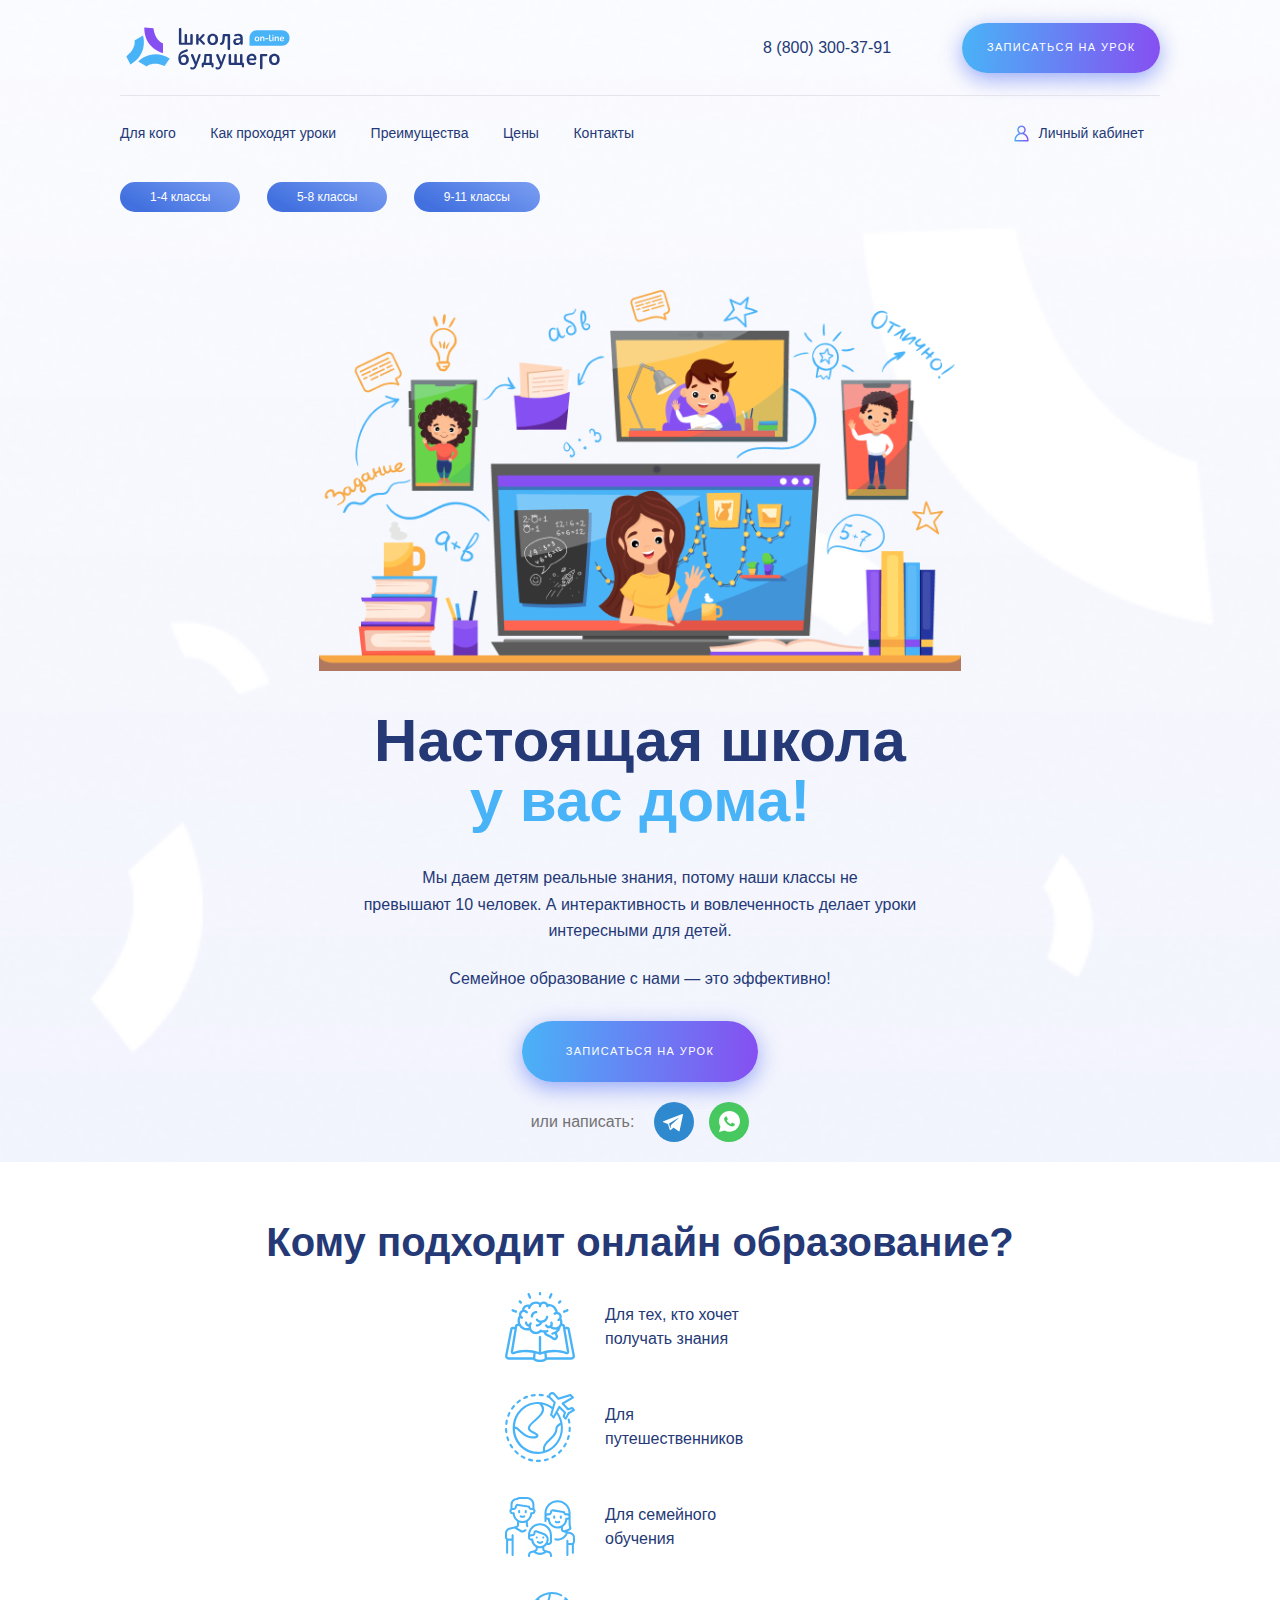
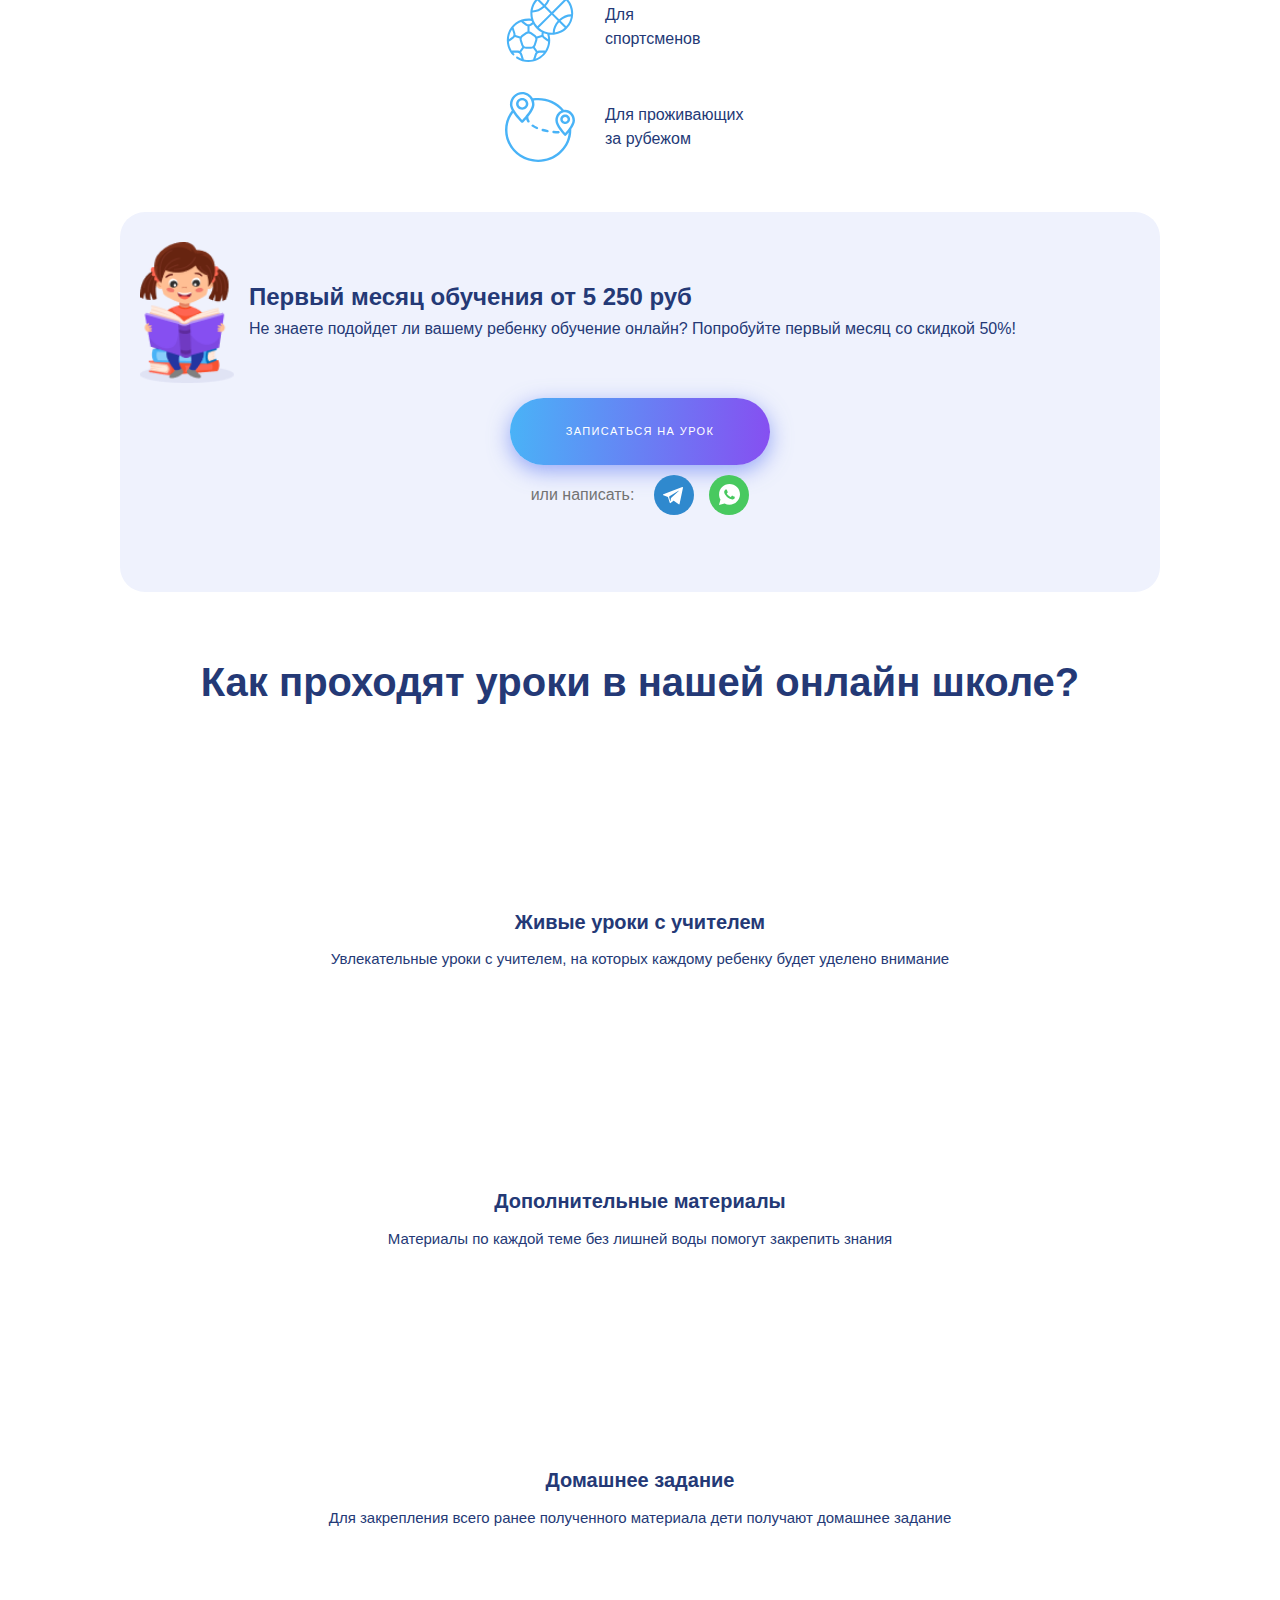
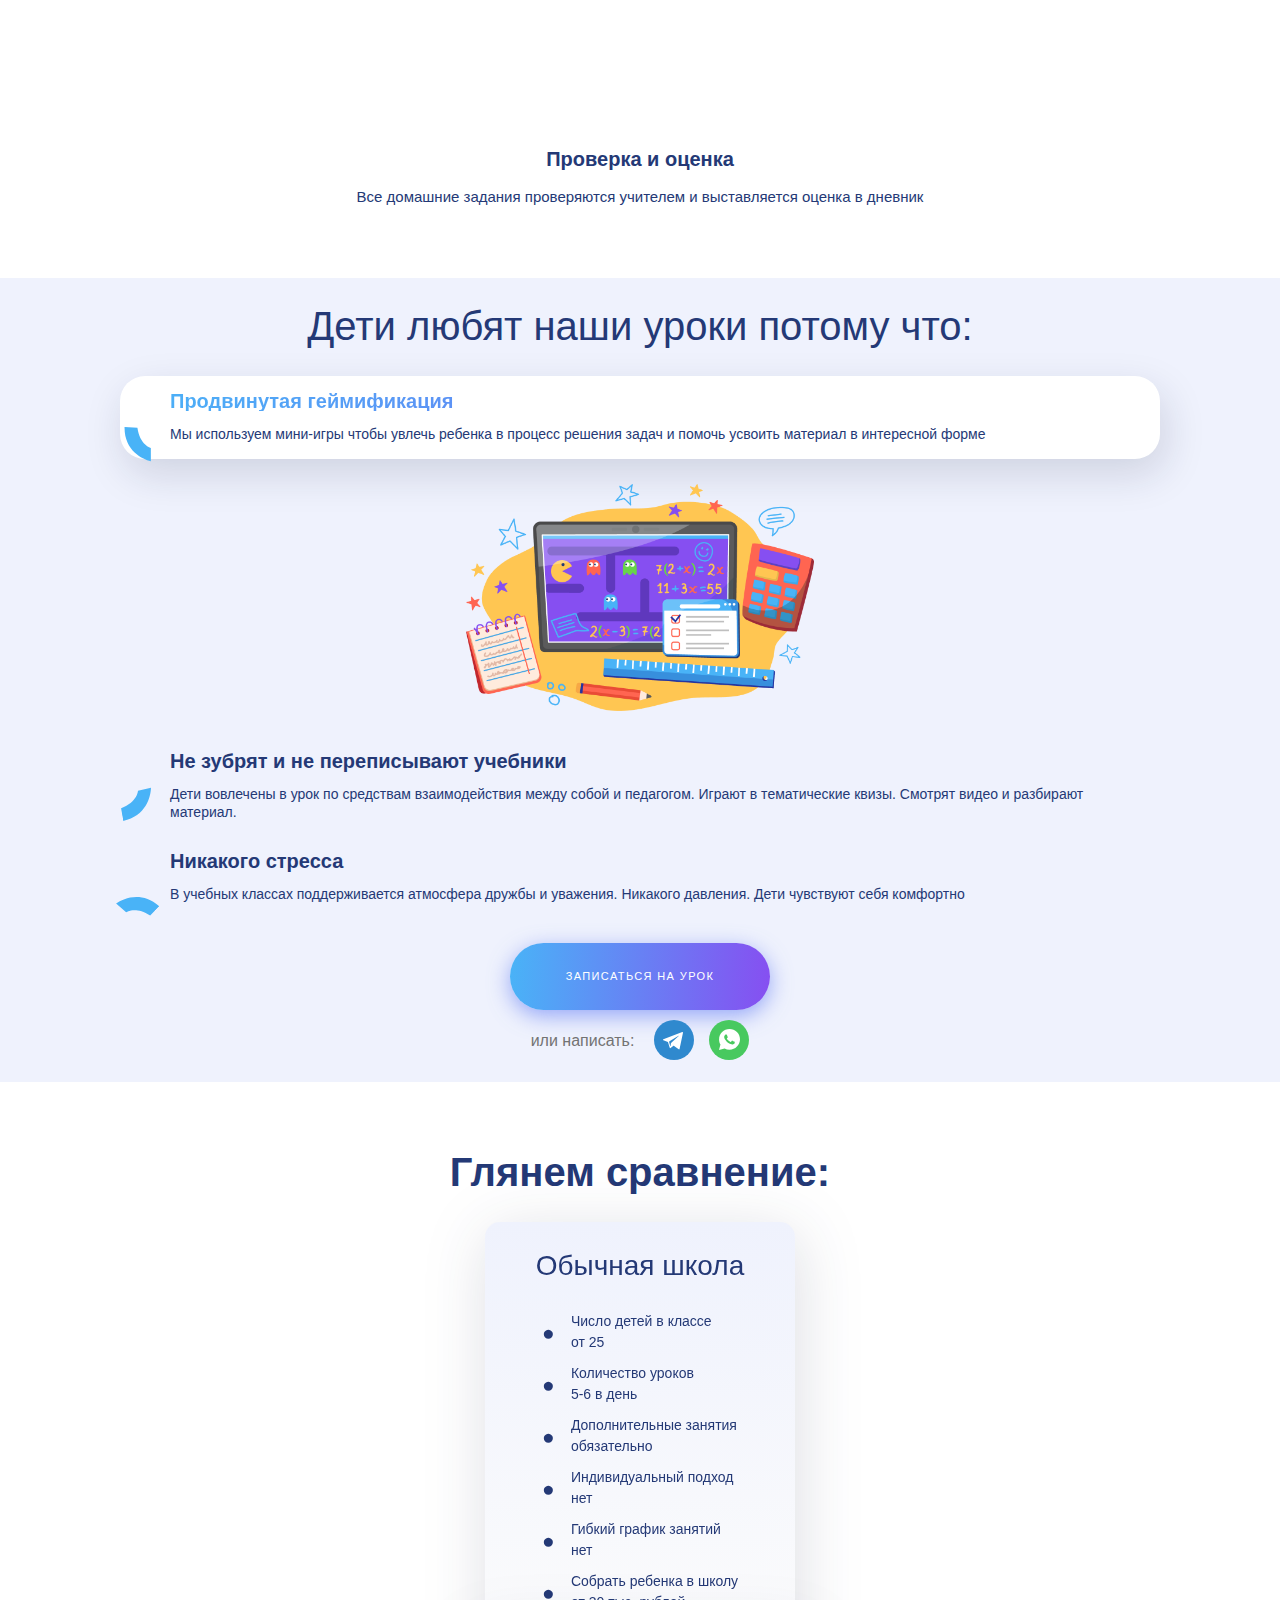
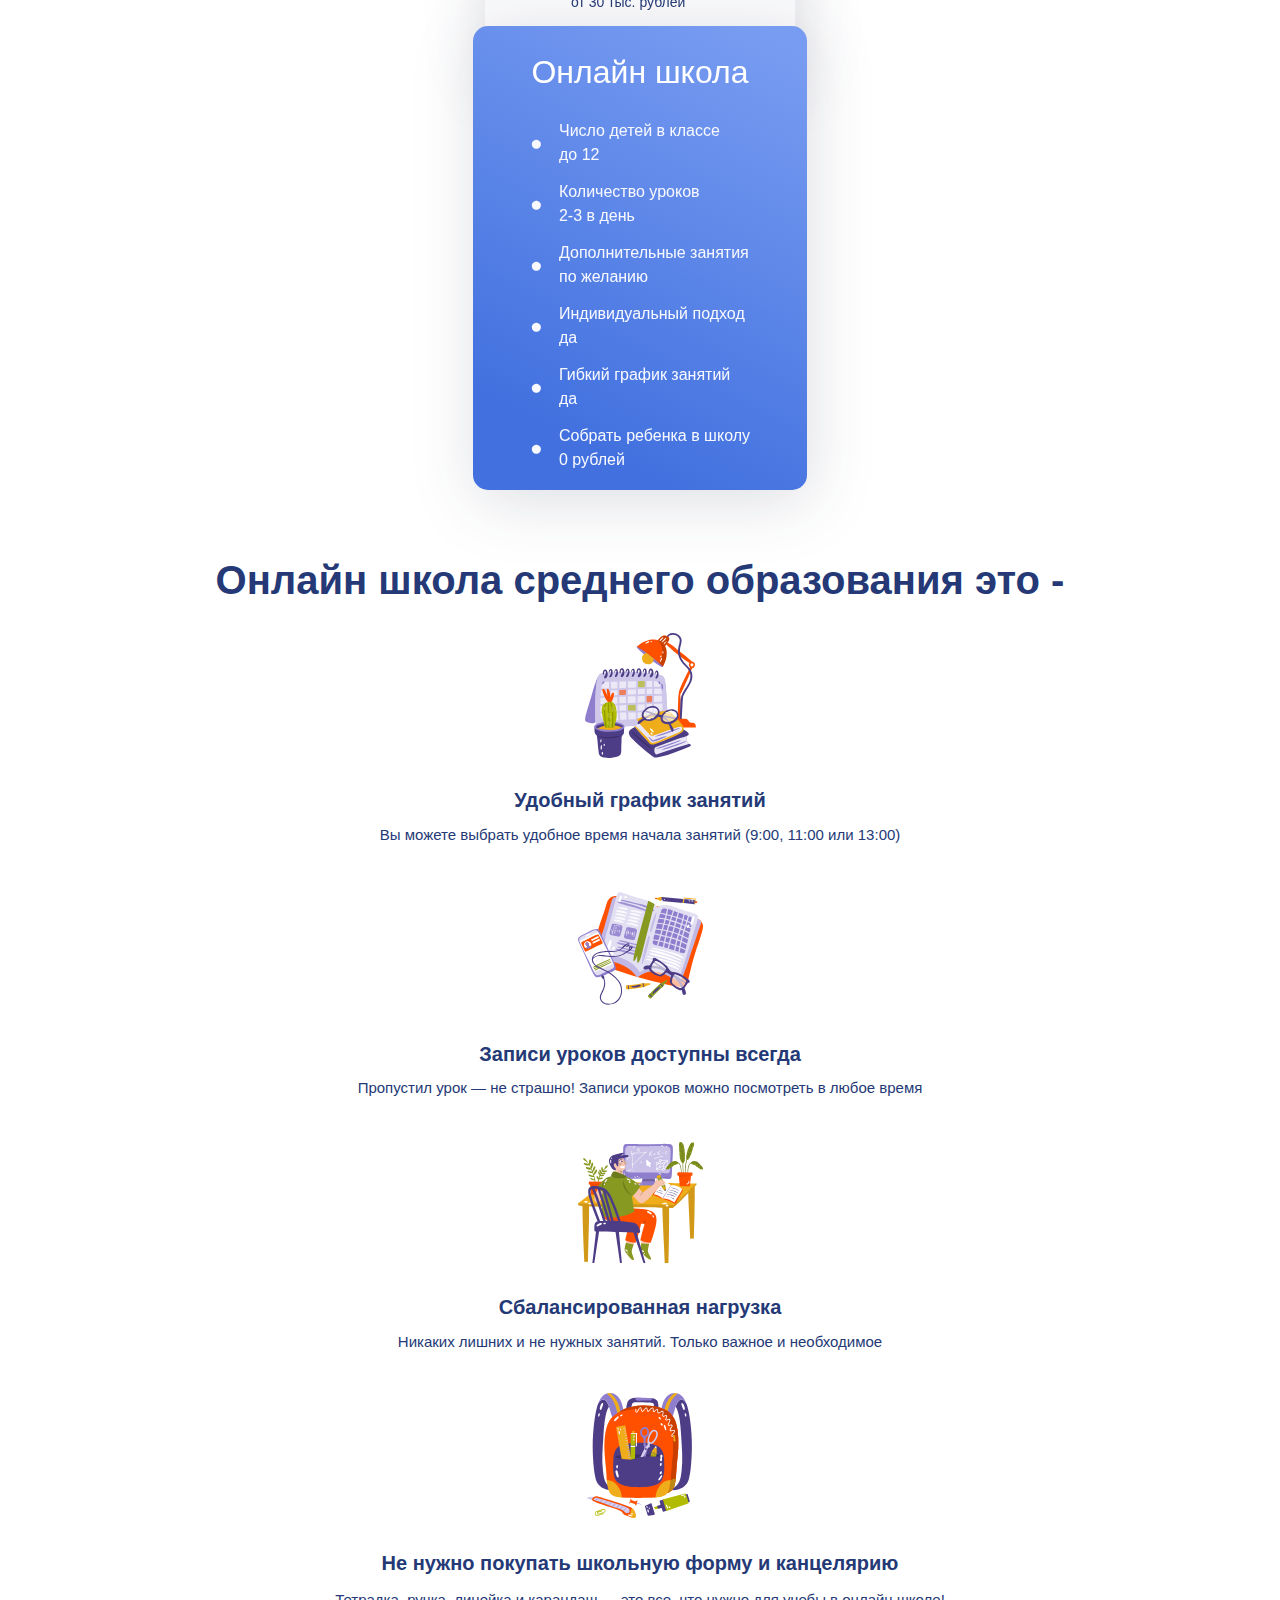
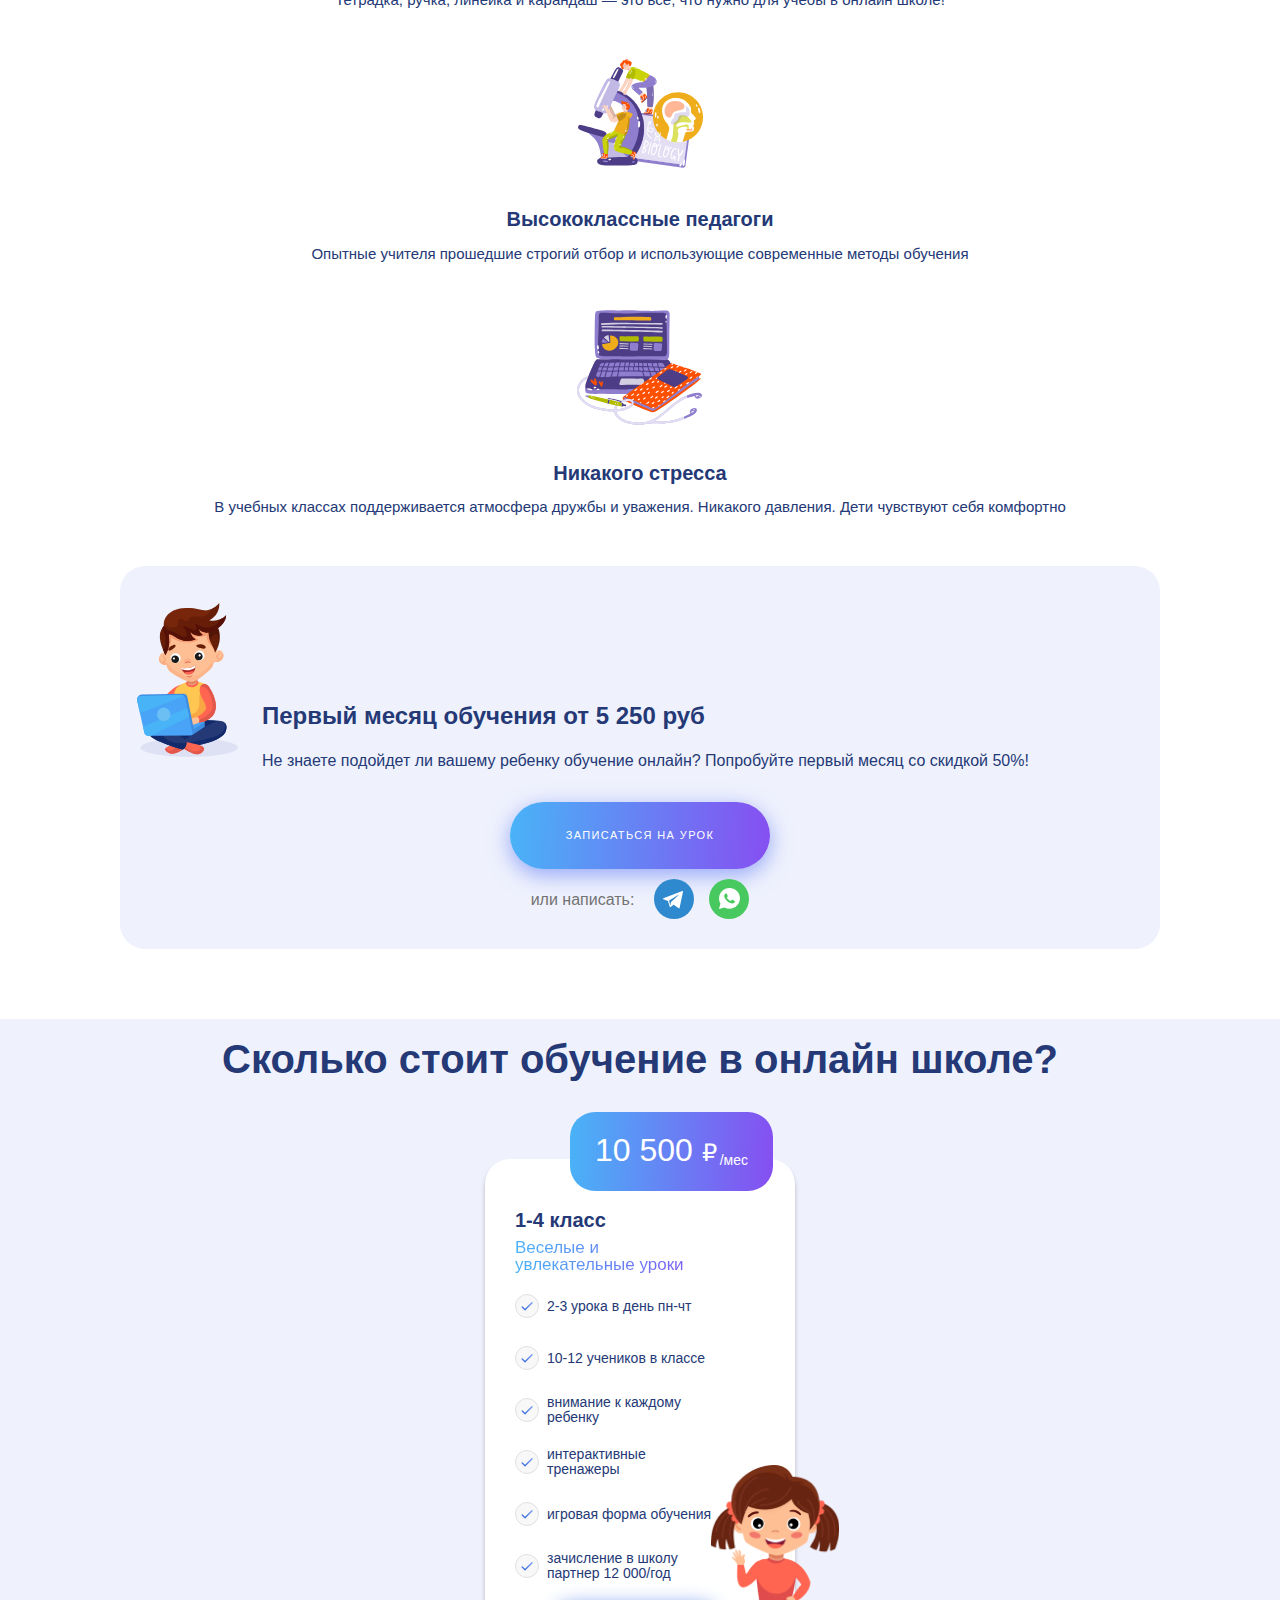
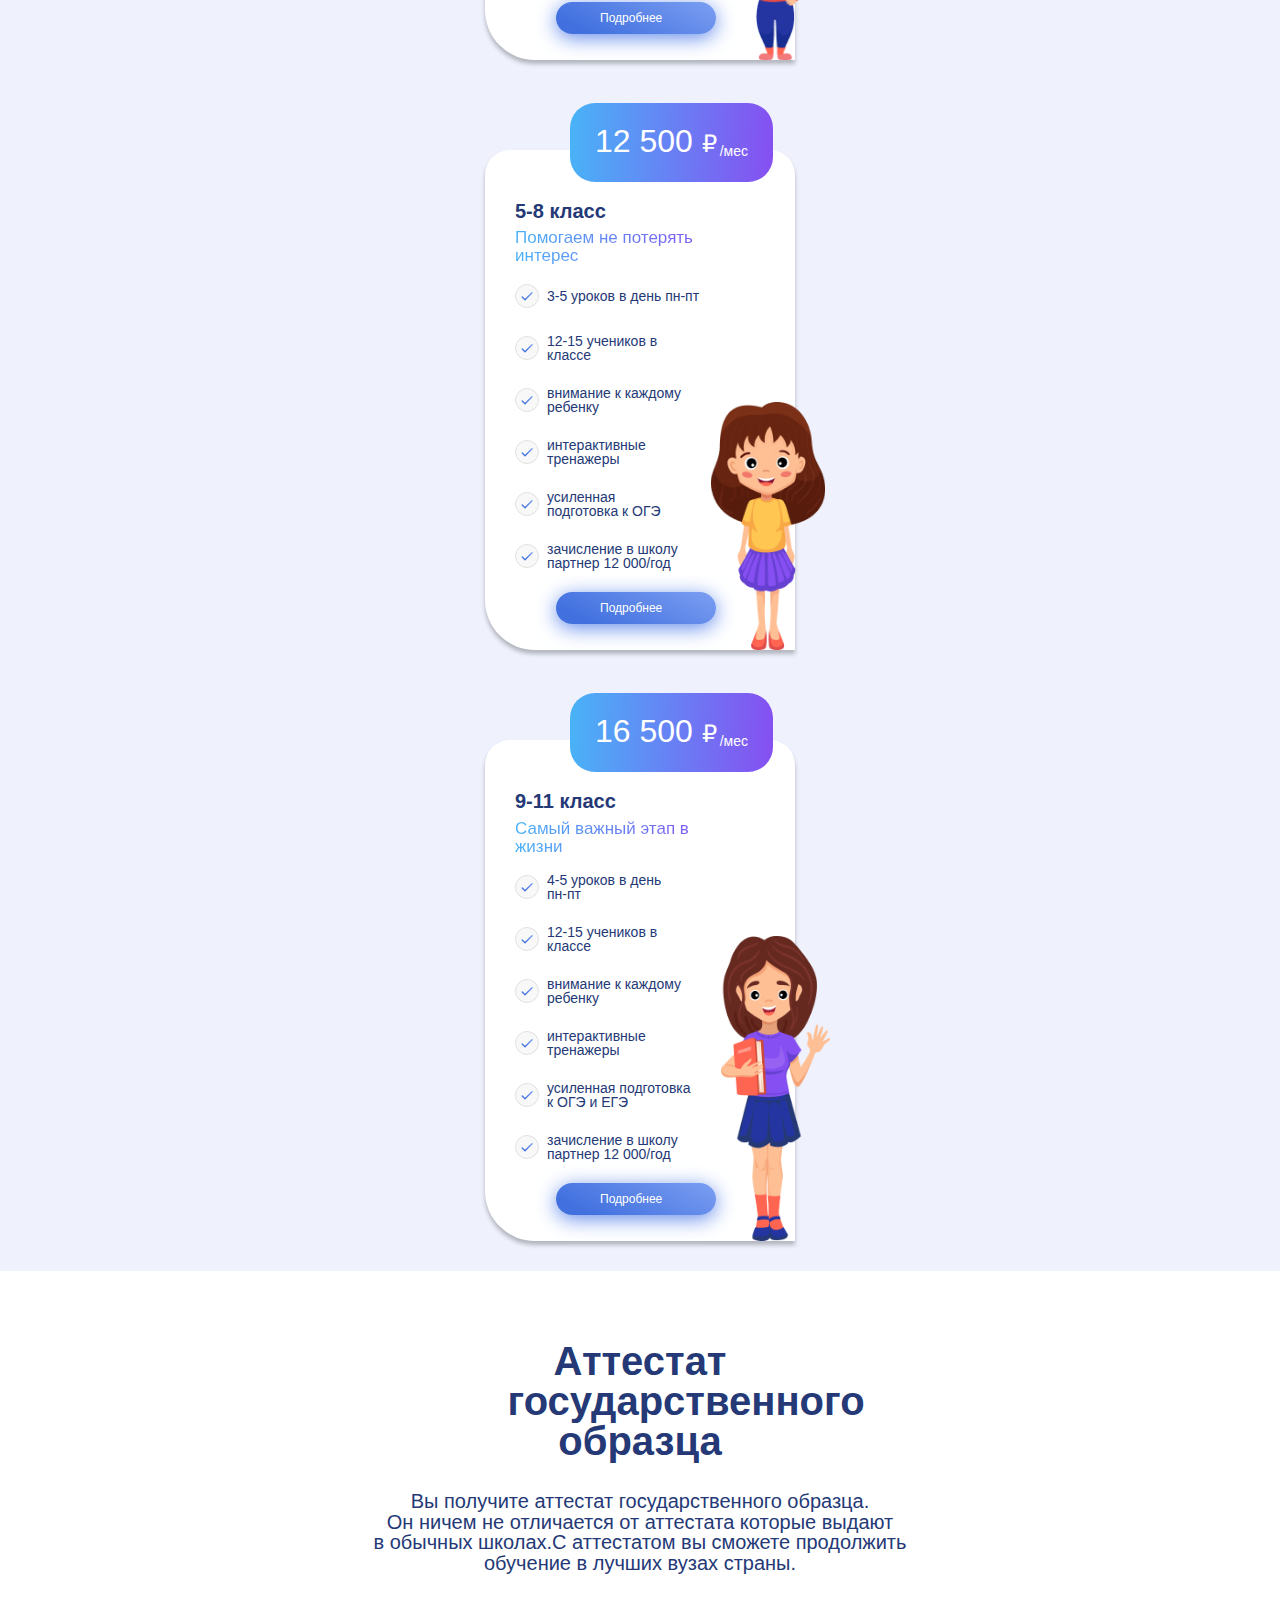
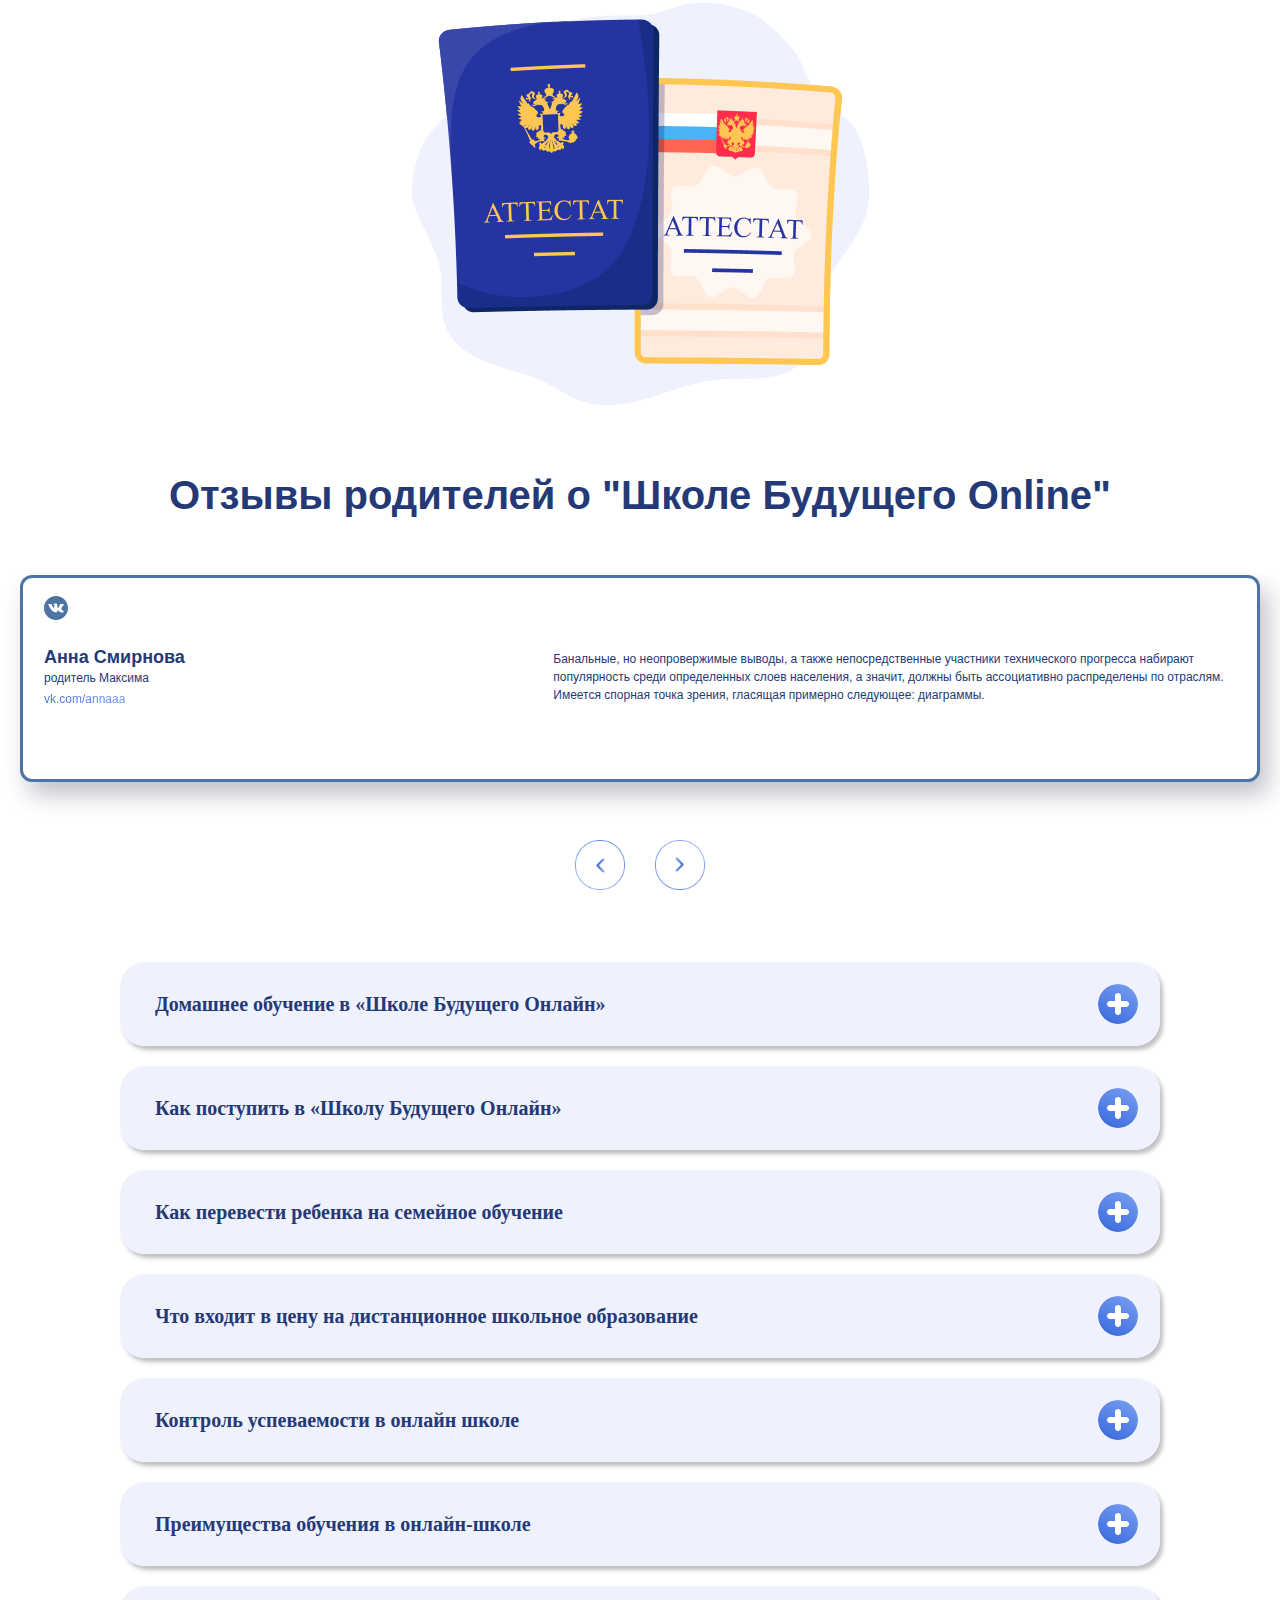
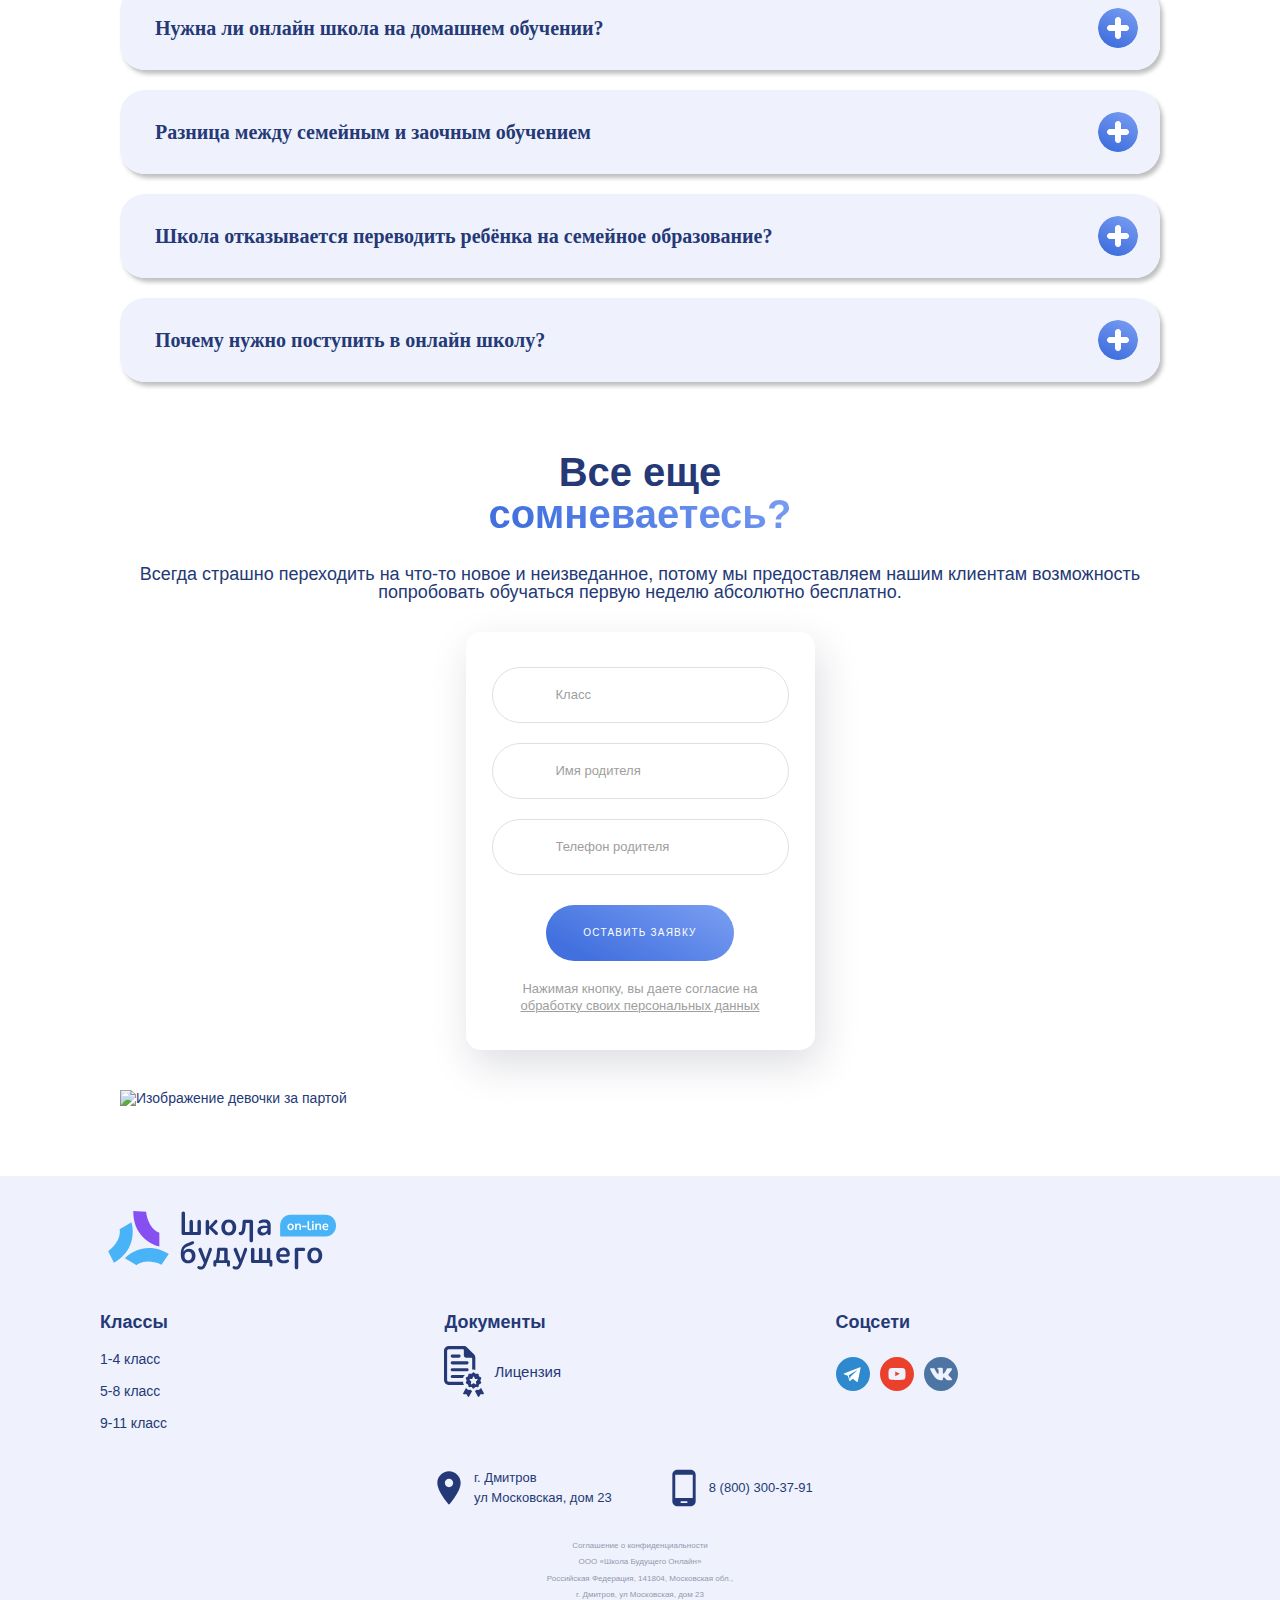
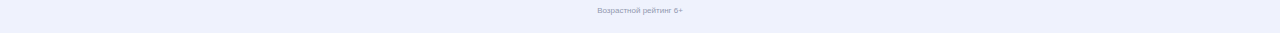
==== commit d6887417: "Merge pull request #60 from D-E-M-A-HTML-developers/Artiom" ====
--- a/index.html
+++ b/index.html
@@ -1,1259 +1,1103 @@
 <!DOCTYPE html>
 <html lang="ru">
-  <head>
-    <meta charset="UTF-8" />
-    <meta name="viewport" content="width=device-width, initial-scale=1.0" />
-    <meta http-equiv="X-UA-Compatible" content="IE=edge" />
-    <title>Школа будущего</title>
-    <link rel="stylesheet" href="styles/css/style.css" />
-  </head>
-
-  <body>
-    <header class="header">
-      <div class="center">
-        <div class="header__wrapper">
-          <div class="logo">
-            <a class="logo__link" href="index.html">
-              <img
-                class="logo__image"
-                src="images/header/logo.svg"
-                alt="Школьный логотип"
-              />
-            </a>
-          </div>
-          <div class="menu-wrp">
-            <nav class="menu">
-              <div class="mobile-menu">
-                <input id="menu-switch" type="checkbox" />
-                <label class="mobile-menu__burger" for="menu-switch">
-                  <span class="mobile-menu__burger-element"></span>
-                </label>
-                <div class="mobile-menu__wrapper">
-                  <div class="mobile-menu__box">
-                    <ul class="menu-list">
-                      <li class="menu-item">
-                        <a class="menu-link" href="!#"> Для кого </a>
-                      </li>
-                      <li class="menu-item">
-                        <a class="menu-link" href="!#"> Как проходят уроки </a>
-                      </li>
-                      <li class="menu-item">
-                        <a class="menu-link" href="!#"> Преимущества </a>
-                      </li>
-                      <li class="menu-item">
-                        <a class="menu-link" href="!#"> Цены </a>
-                      </li>
-                      <li class="menu-item">
-                        <a class="menu-link" href="!#"> Контакты </a>
-                      </li>
-                      <li class="menu-item menu-item-account">
-                        <a class="menu-link" href="!#"> Личный кабинет </a>
-                      </li>
-                      <li class="menu-item menu-item-tel">
-                        <a class="menu-link" href="tel:+88003003791">
-                          8 (800) 300-37-91
-                        </a>
-                      </li>
-                    </ul>
-                    <div class="menu-buttons-group">
-                      <ul class="buttons">
-                        <li class="buttons-item">
-                          <a class="button" href="!#"> 1-4 классы </a>
-                        </li>
-                        <li class="buttons-item">
-                          <a class="button" href="!#"> 5-8 классы </a>
-                        </li>
-                        <li class="buttons-item">
-                          <a class="button" href="!#"> 9-11 классы </a>
-                        </li>
-                      </ul>
-                    </div>
-                  </div>
-                </div>
-              </div>
-            </nav>
-          </div>
-          <div class="header__contacts">
-            <div class="menu-item menu-item-tel">
-              <a class="menu-link" href="tel:+88003003791">
-                8 (800) 300-37-91
-              </a>
-            </div>
-            <div class="sign-up-lesson__btn-wrp header__button-signUp-wrp">
-              <a href="#" class="sign-up-lesson__btn header__button-signUp"
-                >Записаться на урок</a
-              >
-            </div>
-          </div>
-        </div>
-        <div class="header__nav">
-          <ul class="header__nav-items">
-            <li class="header__nav-item">
-              <a class="menu-link" href="#">Для кого</a>
-            </li>
-            <li class="header__nav-item">
-              <a class="menu-link" href="#">Как проходят уроки</a>
-            </li>
-            <li class="header__nav-item">
-              <a class="menu-link" href="#">Преимущества</a>
-            </li>
-            <li class="header__nav-item">
-              <a class="menu-link" href="#">Цены</a>
-            </li>
-            <li class="header__nav-item">
-              <a class="menu-link" href="#">Контакты</a>
-            </li>
-          </ul>
-          <div class="header__nav-cabinet menu-link">
-            <a class="menu-link" href="#">Личный кабинет</a>
-          </div>
-        </div>
-        <div class="header__banner">
-          <div class="header__banner-image-wrp">
-            <img
-              class="header__banner-image"
-              src="images/header/header-baner-ganeral.png"
-              alt="Картинка о школе"
-            />
-          </div>
-          <div class="header__banner-info">
-            <div class="header__banner-text-wrp">
-              <h1 class="header__banner-title">
-                Настоящая школа<br />
-                <span class="color-blue">у&nbsp;вас дома!</span>
-              </h1>
-              <p class="header__banner-txt">
-                Мы&nbsp;даем детям реальные знания, потому наши классы
-                не&nbsp;превышают 10&nbsp;человек. А&nbsp;интерактивность
-                и&nbsp;вовлеченность делает уроки интересными для детей.
-              </p>
-              <p class="header__banner-txt header__banner-txt_bold">
-                Семейное образование с&nbsp;нами&nbsp;&mdash; это эффективно!
-              </p>
-            </div>
-          </div>
-          <div class="sign-up-lesson">
-            <div class="sign-up-lesson__btn-wrp">
-              <a class="sign-up-lesson__btn" href="!#">Записаться на урок</a>
-            </div>
-            <div class="contact-us">
-              <span class="contact-us__txt">или написать:</span>
-              <div class="contact-us__icons-wrapper">
-                <a
-                  class="contact-us__telegramm"
-                  style="
+
+<head>
+	<meta charset="UTF-8" />
+	<meta name="viewport" content="width=device-width, initial-scale=1.0" />
+	<meta http-equiv="X-UA-Compatible" content="IE=edge" />
+	<title>Школа будущего</title>
+	<link rel="stylesheet" href="styles/css/style.css" />
+</head>
+
+<body>
+	<header class="header">
+		<div class="center">
+			<div class="header__wrapper">
+				<div class="logo">
+					<a class="logo__link" href="index.html">
+						<img class="logo__image" src="images/header/logo.svg" alt="Школьный логотип" />
+					</a>
+				</div>
+				<div class="menu-wrp">
+					<nav class="menu">
+						<div class="mobile-menu">
+							<input id="menu-switch" type="checkbox" />
+							<label class="mobile-menu__burger" for="menu-switch">
+								<span class="mobile-menu__burger-element"></span>
+							</label>
+							<div class="mobile-menu__wrapper">
+								<div class="mobile-menu__box">
+									<ul class="menu-list">
+										<li class="menu-item">
+											<a class="menu-link" href="!#"> Для кого </a>
+										</li>
+										<li class="menu-item">
+											<a class="menu-link" href="!#"> Как проходят уроки </a>
+										</li>
+										<li class="menu-item">
+											<a class="menu-link" href="!#"> Преимущества </a>
+										</li>
+										<li class="menu-item">
+											<a class="menu-link" href="!#"> Цены </a>
+										</li>
+										<li class="menu-item">
+											<a class="menu-link" href="!#"> Контакты </a>
+										</li>
+										<li class="menu-item menu-item-account">
+											<a class="menu-link" href="!#">
+												Личный кабинет </a>
+										</li>
+										<li class="menu-item menu-item-tel">
+											<a class="menu-link" href="tel:+88003003791">
+												8 (800) 300-37-91
+											</a>
+										</li>
+									</ul>
+									<div class="menu-buttons-group">
+										<ul class="buttons">
+											<li class="buttons-item">
+												<a class="button" href="!#"> 1-4 классы </a>
+											</li>
+											<li class="buttons-item">
+												<a class="button" href="!#"> 5-8 классы </a>
+											</li>
+											<li class="buttons-item">
+												<a class="button" href="!#"> 9-11 классы </a>
+											</li>
+										</ul>
+									</div>
+								</div>
+							</div>
+						</div>
+					</nav>
+				</div>
+				<div class="header__contacts">
+					<div class="menu-item menu-item-tel">
+						<a class="menu-link" href="tel:+88003003791">
+							8 (800) 300-37-91
+						</a>
+					</div>
+					<div class="sign-up-lesson__btn-wrp header__button-sign-up-wrp">
+						<a href="#" class="sign-up-lesson__btn header__button-sign-up">Записаться на урок</a>
+					</div>
+				</div>
+			</div>
+			<div class="header__nav">
+				<ul class="header__nav-items">
+					<li class="header__nav-item">
+						<a class="menu-link" href="#!">Для кого</a>
+					</li>
+					<li class="header__nav-item">
+						<a class="menu-link" href="#!">Как проходят уроки</a>
+					</li>
+					<li class="header__nav-item">
+						<a class="menu-link" href="#!">Преимущества</a>
+					</li>
+					<li class="header__nav-item">
+						<a class="menu-link" href="#!">Цены</a>
+					</li>
+					<li class="header__nav-item">
+						<a class="menu-link" href="#!">Контакты</a>
+					</li>
+				</ul>
+				<div class="menu-item-account header__nav-cabinet">
+					<a class="menu-link" href="#!">Личный кабинет</a>
+				</div>
+
+				<div class="menu-buttons-group">
+					<ul class="buttons">
+						<li class="buttons-item">
+							<a class="button" href="!#"> 1-4 классы </a>
+						</li>
+						<li class="buttons-item">
+							<a class="button" href="!#"> 5-8 классы </a>
+						</li>
+						<li class="buttons-item">
+							<a class="button" href="!#"> 9-11 классы </a>
+						</li>
+					</ul>
+				</div>
+			</div>
+			<div class="header__banner">
+				<div class="header__banner-image-wrp">
+					<img class="header__banner-image" src="images/header/header-baner-ganeral.png" alt="Картинка о школе" />
+				</div>
+				<div class="header__banner-info">
+					<div class="header__banner-text-wrp">
+						<h1 class="header__banner-title">
+							Настоящая школа<br />
+							<span class="color-blue">у&nbsp;вас дома!</span>
+						</h1>
+						<p class="header__banner-txt">
+							Мы&nbsp;даем детям реальные знания, потому наши классы
+							не превышают&nbsp;10&nbsp;человек. А&nbsp;интерактивность
+							и&nbsp;вовлеченность делает уроки интересными для детей.
+						</p>
+						<p class="header__banner-txt header__banner-txt_bold">
+							Семейное образование с&nbsp;нами&nbsp;&mdash; это эффективно!
+						</p>
+					</div>
+				</div>
+				<div class="sign-up-lesson">
+					<div class="sign-up-lesson__btn-wrp">
+						<a class="sign-up-lesson__btn" href="!#">Записаться на урок</a>
+					</div>
+					<div class="contact-us">
+						<span class="contact-us__txt">или написать:</span>
+						<div class="contact-us__icons-wrapper">
+							<a class="contact-us__telegramm" style="
                     background-image: url(./images/icon/telegramm-icon.svg);
-                  "
-                  href="https://web.telegram.org/k/"
-                  target="_blank"
-                ></a>
-                <a
-                  class="contact-us__whatsapp"
-                  style="background-image: url(./images/icon/watsapp-icon.svg)"
-                  href="https://www.whatsapp.com/?lang=ru_RU"
-                  target="_blank"
-                ></a>
-              </div>
-            </div>
-          </div>
-        </div>
-      </div>
-    </header>
-
-    <main>
-      <section class="online-learning">
-        <div class="center">
-          <div class="online-learning__info-wrapper">
-            <h2 class="online-learning__title">
-              Кому подходит онлайн образование?
-            </h2>
-            <div class="online-learning__list-wrapper">
-              <ul class="online-learning__list">
-                <li class="online-learning__item">
-                  Для тех, кто хочет получать знания
-                </li>
-                <li class="online-learning__item">Для путешественников</li>
-                <li class="online-learning__item">Для семейного обучения</li>
-                <li class="online-learning__item">Для<br />спортсменов</li>
-                <li class="online-learning__item">
-                  Для проживающих за&nbsp;рубежом
-                </li>
-              </ul>
-            </div>
-          </div>
-          <div class="promotion">
-            <div class="promotion__wrapper">
-              <div class="promotion__description-wrapper">
-                <h3 class="promotion__title">
-                  Первый месяц обучения от&nbsp;5&nbsp;250&nbsp;руб
-                </h3>
-                <p class="promotion__text">
-                  Не&nbsp;знаете подойдет&nbsp;ли вашему ребенку обучение
-                  онлайн? Попробуйте первый месяц со скидкой&nbsp;50%!
-                </p>
-              </div>
-              <div
-                class="promotion__image-wrapper"
-                style="
+                  " href="https://web.telegram.org/k/" target="_blank"></a>
+							<a class="contact-us__whatsapp" style="background-image: url(./images/icon/watsapp-icon.svg)"
+								href="https://www.whatsapp.com/?lang=ru_RU" target="_blank"></a>
+						</div>
+					</div>
+				</div>
+			</div>
+		</div>
+	</header>
+
+	<main>
+		<section class="online-learning">
+			<div class="center">
+				<div class="online-learning__info-wrapper">
+					<h2 class="online-learning__title">
+						Кому подходит онлайн образование?
+					</h2>
+					<div class="online-learning__list-wrapper">
+						<ul class="online-learning__list">
+							<li class="online-learning__item">
+								Для тех, кто хочет получать знания
+							</li>
+							<li class="online-learning__item">Для путешественников</li>
+							<li class="online-learning__item">Для семейного обучения</li>
+							<li class="online-learning__item">Для<br />спортсменов</li>
+							<li class="online-learning__item">
+								Для проживающих за&nbsp;рубежом
+							</li>
+						</ul>
+					</div>
+				</div>
+				<div class="promotion">
+					<div class="promotion__wrapper">
+						<div class="promotion__description-wrapper">
+							<h3 class="promotion__title">
+								Первый месяц обучения от&nbsp;5&nbsp;250&nbsp;руб
+							</h3>
+							<p class="promotion__text">
+								Не&nbsp;знаете подойдет&nbsp;ли вашему ребенку обучение
+								онлайн? Попробуйте первый месяц со скидкой&nbsp;50%!
+							</p>
+						</div>
+						<div class="promotion__image-wrapper" style="
                   background-image: url(./images/online-learnig/promotion-girl.png);
-                "
-              ></div>
-              <div class="sign-up-lesson">
-                <div class="sign-up-lesson__btn-wrp">
-                  <a class="sign-up-lesson__btn" href="!#"
-                    >Записаться&nbsp;на&nbsp;урок</a
-                  >
-                </div>
-                <div class="contact-us">
-                  <span class="contact-us__txt">или написать:</span>
-                  <div class="contact-us__icons-wrapper">
-                    <a
-                      class="contact-us__telegramm"
-                      style="
+                "></div>
+						<div class="sign-up-lesson">
+							<div class="sign-up-lesson__btn-wrp">
+								<a class="sign-up-lesson__btn" href="!#">Записаться&nbsp;на&nbsp;урок</a>
+							</div>
+							<div class="contact-us">
+								<span class="contact-us__txt">или написать:</span>
+								<div class="contact-us__icons-wrapper">
+									<a class="contact-us__telegramm" style="
                         background-image: url(./images/icon/telegramm-icon.svg);
-                      "
-                      href="https://web.telegram.org/k/"
-                      target="_blank"
-                    ></a>
-                    <a
-                      class="contact-us__whatsapp"
-                      style="
+                      " href="https://web.telegram.org/k/" target="_blank"></a>
+									<a class="contact-us__whatsapp" style="
                         background-image: url(./images/icon/watsapp-icon.svg);
-                      "
-                      href="https://www.whatsapp.com/?lang=ru_RU"
-                      target="_blank"
-                    ></a>
-                  </div>
-                </div>
-              </div>
-            </div>
-          </div>
-        </div>
-      </section>
-
-      <section class="online-lessons">
-        <div class="center">
-          <h2 class="online-lessons__title">
-            Как проходят уроки в нашей онлайн школе?
-          </h2>
-          <div class="online-lessons__info">
-            <ul class="online-lessons__list">
-              <li class="online-lessons__item">
-                <div
-                  class="online-lessons__img"
-                  style="background-image: url(./images/online-lesson/img1.png)"
-                ></div>
-                <h3>Живые уроки с учителем</h3>
-                <p>
-                  Увлекательные уроки с&nbsp;учителем, на&nbsp;которых каждому
-                  ребенку будет уделено внимание
-                </p>
-              </li>
-              <li class="online-lessons__item">
-                <div
-                  class="online-lessons__img"
-                  style="background-image: url(./images/online-lesson/img2.png)"
-                ></div>
-                <h3>Дополнительные материалы</h3>
-                <p>
-                  Материалы по&nbsp;каждой теме без лишней воды помогут
-                  закрепить знания
-                </p>
-              </li>
-              <li class="online-lessons__item">
-                <div
-                  class="online-lessons__img"
-                  style="background-image: url(./images/online-lesson/img3.png)"
-                ></div>
-                <h3>Домашнее задание</h3>
-                <p>
-                  Для закрепления всего ранее полученного материала дети
-                  получают домашнее задание
-                </p>
-              </li>
-              <li class="online-lessons__item">
-                <div
-                  class="online-lessons__img"
-                  style="background-image: url(./images/online-lesson/img4.png)"
-                ></div>
-                <h3>Проверка и оценка</h3>
-                <p>
-                  Все домашние задания проверяются учителем и&nbsp;выставляется
-                  оценка в&nbsp;дневник
-                </p>
-              </li>
-            </ul>
-          </div>
-        </div>
-      </section>
-
-      <section class="lesson-advantages">
-        <div class="center">
-          <h2 class="lesson-advantages__title">
-            Дети любят наши уроки потому что:
-          </h2>
-          <div class="lesson-advantages__wrapper">
-            <div class="lesson-advantages__cards-wrapper">
-              <div class="lesson-advantages__card">
-                <h3 class="lesson-advantages__name">
-                  Продвинутая геймификация
-                </h3>
-                <p class="lesson-advantages__text">
-                  Мы&nbsp;используем мини-игры чтобы увлечь ребенка
-                  в&nbsp;процесс решения задач и&nbsp;помочь усвоить материал
-                  в&nbsp;интересной форме
-                </p>
-              </div>
-              <div
-                class="lesson-advantages__image"
-                style="
+                      " href="https://www.whatsapp.com/?lang=ru_RU" target="_blank"></a>
+								</div>
+							</div>
+						</div>
+					</div>
+				</div>
+			</div>
+		</section>
+
+		<section class="online-lessons">
+			<div class="center">
+				<h2 class="online-lessons__title">
+					Как проходят уроки в нашей онлайн школе?
+				</h2>
+				<div class="online-lessons__info">
+					<ul class="online-lessons__list">
+						<li class="online-lessons__item">
+							<div class="online-lessons__img" style="background-image: url(./images/online-lesson/img1.png)"></div>
+							<h3>Живые уроки с учителем</h3>
+							<p>
+								Увлекательные уроки с&nbsp;учителем, на&nbsp;которых каждому
+								ребенку будет уделено внимание
+							</p>
+						</li>
+						<li class="online-lessons__item">
+							<div class="online-lessons__img" style="background-image: url(./images/online-lesson/img2.png)"></div>
+							<h3>Дополнительные материалы</h3>
+							<p>
+								Материалы по&nbsp;каждой теме без лишней воды помогут
+								закрепить знания
+							</p>
+						</li>
+						<li class="online-lessons__item">
+							<div class="online-lessons__img" style="background-image: url(./images/online-lesson/img3.png)"></div>
+							<h3>Домашнее задание</h3>
+							<p>
+								Для закрепления всего ранее полученного материала дети
+								получают домашнее задание
+							</p>
+						</li>
+						<li class="online-lessons__item">
+							<div class="online-lessons__img" style="background-image: url(./images/online-lesson/img4.png)"></div>
+							<h3>Проверка и оценка</h3>
+							<p>
+								Все домашние задания проверяются учителем и&nbsp;выставляется
+								оценка в&nbsp;дневник
+							</p>
+						</li>
+					</ul>
+				</div>
+			</div>
+		</section>
+
+		<section class="lesson-advantages">
+			<div class="center">
+				<h2 class="lesson-advantages__title">
+					Дети любят наши уроки потому что:
+				</h2>
+				<div class="lesson-advantages__wrapper">
+					<div class="lesson-advantages__cards-wrapper">
+						<div class="lesson-advantages__card">
+							<h3 class="lesson-advantages__name">
+								Продвинутая геймификация
+							</h3>
+							<p class="lesson-advantages__text">
+								Мы&nbsp;используем мини-игры чтобы увлечь ребенка
+								в&nbsp;процесс решения задач и&nbsp;помочь усвоить материал
+								в&nbsp;интересной форме
+							</p>
+						</div>
+						<div class="lesson-advantages__image" style="
                   background-image: url(./images/lesson-advantages/card-image.png);
-                "
-              ></div>
-              <div class="lesson-advantages__card">
-                <h3 class="lesson-advantages__name">
-                  Не зубрят и не переписывают учебники
-                </h3>
-                <p class="lesson-advantages__text">
-                  Дети вовлечены в&nbsp;урок по&nbsp;средствам взаимодействия
-                  между собой и&nbsp;педагогом. Играют в&nbsp;тематические
-                  квизы. Смотрят видео и&nbsp;разбирают материал.
-                </p>
-              </div>
-              <div class="lesson-advantages__card">
-                <h3 class="lesson-advantages__name">Никакого стресса</h3>
-                <p class="lesson-advantages__text">
-                  В&nbsp;учебных классах поддерживается атмосфера дружбы
-                  и&nbsp;уважения. Никакого давления. Дети чувствуют себя
-                  комфортно
-                </p>
-              </div>
-            </div>
-            <div class="sign-up-lesson">
-              <div class="sign-up-lesson__btn-wrp">
-                <a class="sign-up-lesson__btn" href="!#"
-                  >Записаться&nbsp;на&nbsp;урок</a
-                >
-              </div>
-              <div class="contact-us">
-                <span class="contact-us__txt">или написать:</span>
-                <div class="contact-us__icons-wrapper">
-                  <a
-                    class="contact-us__telegramm"
-                    style="
+                "></div>
+						<div class="lesson-advantages__card">
+							<h3 class="lesson-advantages__name">
+								Не зубрят и не переписывают учебники
+							</h3>
+							<p class="lesson-advantages__text">
+								Дети вовлечены в&nbsp;урок по&nbsp;средствам взаимодействия
+								между собой и&nbsp;педагогом. Играют в&nbsp;тематические
+								квизы. Смотрят видео и&nbsp;разбирают материал.
+							</p>
+						</div>
+						<div class="lesson-advantages__card">
+							<h3 class="lesson-advantages__name">Никакого стресса</h3>
+							<p class="lesson-advantages__text">
+								В&nbsp;учебных классах поддерживается атмосфера дружбы
+								и&nbsp;уважения. Никакого давления. Дети чувствуют себя
+								комфортно
+							</p>
+						</div>
+					</div>
+					<div class="sign-up-lesson">
+						<div class="sign-up-lesson__btn-wrp">
+							<a class="sign-up-lesson__btn" href="!#">Записаться&nbsp;на&nbsp;урок</a>
+						</div>
+						<div class="contact-us">
+							<span class="contact-us__txt">или написать:</span>
+							<div class="contact-us__icons-wrapper">
+								<a class="contact-us__telegramm" style="
                       background-image: url(./images/icon/telegramm-icon.svg);
-                    "
-                    href="https://web.telegram.org/k/"
-                    target="_blank"
-                  ></a>
-                  <a
-                    class="contact-us__whatsapp"
-                    style="
+                    " href="https://web.telegram.org/k/" target="_blank"></a>
+								<a class="contact-us__whatsapp" style="
                       background-image: url(./images/icon/watsapp-icon.svg);
-                    "
-                    href="https://www.whatsapp.com/?lang=ru_RU"
-                    target="_blank"
-                  ></a>
-                </div>
-              </div>
-            </div>
-          </div>
-        </div>
-      </section>
-
-      <section class="compare-schools">
-        <div class="center">
-          <h2 class="compare-schools__title">Глянем сравнение:</h2>
-          <div class="compare-schools__wrp">
-            <div class="about-schools">
-              <h3 class="about-schools__title">Обычная школа</h3>
-              <ul class="about-schools__list">
-                <li class="about-schools__item">
-                  Число детей в классе <span>от&nbsp;25</span>
-                </li>
-                <li class="about-schools__item">
-                  Количество уроков<span>5-6&nbsp;в&nbsp;день</span>
-                </li>
-                <li class="about-schools__item">
-                  Дополнительные занятия <span>обязательно</span>
-                </li>
-                <li class="about-schools__item">
-                  Индивидуальный подход <span>нет</span>
-                </li>
-                <li class="about-schools__item">
-                  Гибкий график занятий <span>нет</span>
-                </li>
-                <li class="about-schools__item">
-                  Собрать ребенка в школу <span>от 30 тыс. рублей</span>
-                </li>
-              </ul>
-            </div>
-            <div class="about-schools about-schools--online">
-              <h3 class="about-schools__title">Онлайн школа</h3>
-              <ul class="about-schools__list">
-                <li class="about-schools__item">
-                  Число детей в классе <span>до&nbsp;12</span>
-                </li>
-                <li class="about-schools__item">
-                  Количество уроков<span>2-3&nbsp;в день</span>
-                </li>
-                <li class="about-schools__item">
-                  Дополнительные занятия <span>по желанию</span>
-                </li>
-                <li class="about-schools__item">
-                  Индивидуальный подход <span>да&nbsp;</span>
-                </li>
-                <li class="about-schools__item">
-                  Гибкий график занятий <span>да&nbsp;</span>
-                </li>
-                <li class="about-schools__item">
-                  Собрать ребенка в школу <span>0 рублей</span>
-                </li>
-              </ul>
-            </div>
-          </div>
-        </div>
-      </section>
-
-      <section class="advantages-school">
-        <div class="center">
-          <h2 class="advantages-school__title">
-            Онлайн школа среднего образования это -
-          </h2>
-          <ul class="advantages-school__list">
-            <li class="advantages-school__item">
-              <div
-                class="advantages-school__image"
-                style="
+                    " href="https://www.whatsapp.com/?lang=ru_RU" target="_blank"></a>
+							</div>
+						</div>
+					</div>
+				</div>
+			</div>
+		</section>
+
+		<section class="compare-schools">
+			<div class="center">
+				<h2 class="compare-schools__title">Глянем сравнение:</h2>
+				<div class="compare-schools__wrp">
+					<div class="about-schools">
+						<h3 class="about-schools__title">Обычная школа</h3>
+						<ul class="about-schools__list">
+							<li class="about-schools__item">
+								Число детей в классе <span>от&nbsp;25</span>
+							</li>
+							<li class="about-schools__item">
+								Количество уроков<span>5-6&nbsp;в&nbsp;день</span>
+							</li>
+							<li class="about-schools__item">
+								Дополнительные занятия <span>обязательно</span>
+							</li>
+							<li class="about-schools__item">
+								Индивидуальный подход <span>нет</span>
+							</li>
+							<li class="about-schools__item">
+								Гибкий график занятий <span>нет</span>
+							</li>
+							<li class="about-schools__item">
+								Собрать ребенка в школу <span>от 30 тыс. рублей</span>
+							</li>
+						</ul>
+					</div>
+					<div class="about-schools about-schools--online">
+						<h3 class="about-schools__title">Онлайн школа</h3>
+						<ul class="about-schools__list">
+							<li class="about-schools__item">
+								Число детей в классе <span>до&nbsp;12</span>
+							</li>
+							<li class="about-schools__item">
+								Количество уроков<span>2-3&nbsp;в день</span>
+							</li>
+							<li class="about-schools__item">
+								Дополнительные занятия <span>по желанию</span>
+							</li>
+							<li class="about-schools__item">
+								Индивидуальный подход <span>да&nbsp;</span>
+							</li>
+							<li class="about-schools__item">
+								Гибкий график занятий <span>да&nbsp;</span>
+							</li>
+							<li class="about-schools__item">
+								Собрать ребенка в школу <span>0 рублей</span>
+							</li>
+						</ul>
+					</div>
+				</div>
+			</div>
+		</section>
+
+		<section class="advantages-school">
+			<div class="center">
+				<h2 class="advantages-school__title">
+					Онлайн школа среднего образования это -
+				</h2>
+				<ul class="advantages-school__list">
+					<li class="advantages-school__item">
+						<div class="advantages-school__image" style="
                   background-image: url(./images/advantages-school/img1.svg);
-                "
-              ></div>
-              <h3 class="advantages-school__subtitle">
-                Удобный график занятий
-              </h3>
-              <p class="advantages-school__txt">
-                Вы можете выбрать удобное время начала занятий (9:00, 11:00 или
-                13:00)
-              </p>
-            </li>
-            <li class="advantages-school__item">
-              <div
-                class="advantages-school__image"
-                style="
+                "></div>
+						<h3 class="advantages-school__subtitle">
+							Удобный график занятий
+						</h3>
+						<p class="advantages-school__txt">
+							Вы можете выбрать удобное время начала занятий (9:00, 11:00 или
+							13:00)
+						</p>
+					</li>
+					<li class="advantages-school__item">
+						<div class="advantages-school__image" style="
                   background-image: url(./images/advantages-school/img2.svg);
-                "
-              ></div>
-              <h3 class="advantages-school__subtitle">
-                Записи уроков доступны всегда
-              </h3>
-              <p class="advantages-school__txt">
-                Пропустил урок&nbsp;&mdash; не&nbsp;страшно! Записи уроков можно
-                посмотреть в&nbsp;любое время
-              </p>
-            </li>
-            <li class="advantages-school__item">
-              <div
-                class="advantages-school__image"
-                style="
+                "></div>
+						<h3 class="advantages-school__subtitle">
+							Записи уроков доступны всегда
+						</h3>
+						<p class="advantages-school__txt">
+							Пропустил урок&nbsp;&mdash; не&nbsp;страшно! Записи уроков можно
+							посмотреть в&nbsp;любое время
+						</p>
+					</li>
+					<li class="advantages-school__item">
+						<div class="advantages-school__image" style="
                   background-image: url(./images/advantages-school/img3.svg);
-                "
-              ></div>
-              <h3 class="advantages-school__subtitle">
-                Сбалансированная нагрузка
-              </h3>
-              <p class="advantages-school__txt">
-                Никаких лишних и&nbsp;не&nbsp;нужных занятий. Только важное
-                и&nbsp;необходимое
-              </p>
-            </li>
-            <li class="advantages-school__item">
-              <div
-                class="advantages-school__image"
-                style="
+                "></div>
+						<h3 class="advantages-school__subtitle">
+							Сбалансированная нагрузка
+						</h3>
+						<p class="advantages-school__txt">
+							Никаких лишних и&nbsp;не&nbsp;нужных занятий. Только важное
+							и&nbsp;необходимое
+						</p>
+					</li>
+					<li class="advantages-school__item">
+						<div class="advantages-school__image" style="
                   background-image: url(./images/advantages-school/img4.svg);
-                "
-              ></div>
-              <h3 class="advantages-school__subtitle">
-                Не&nbsp;нужно покупать школьную форму и&nbsp;канцелярию
-              </h3>
-              <p class="advantages-school__txt">
-                Тетрадка, ручка, линейка и&nbsp;карандаш&nbsp;&mdash; это все,
-                что нужно для учебы в&nbsp;онлайн школе!
-              </p>
-            </li>
-            <li class="advantages-school__item">
-              <div
-                class="advantages-school__image"
-                style="
+                "></div>
+						<h3 class="advantages-school__subtitle">
+							Не&nbsp;нужно покупать школьную форму и&nbsp;канцелярию
+						</h3>
+						<p class="advantages-school__txt">
+							Тетрадка, ручка, линейка и&nbsp;карандаш&nbsp;&mdash; это все,
+							что нужно для учебы в&nbsp;онлайн школе!
+						</p>
+					</li>
+					<li class="advantages-school__item">
+						<div class="advantages-school__image" style="
                   background-image: url(./images/advantages-school/img5.svg);
-                "
-              ></div>
-              <h3 class="advantages-school__subtitle">
-                Высококлассные педагоги
-              </h3>
-              <p class="advantages-school__txt">
-                Опытные учителя прошедшие строгий отбор и&nbsp;использующие
-                современные методы обучения
-              </p>
-            </li>
-            <li class="advantages-school__item">
-              <div
-                class="advantages-school__image"
-                style="
+                "></div>
+						<h3 class="advantages-school__subtitle">
+							Высококлассные педагоги
+						</h3>
+						<p class="advantages-school__txt">
+							Опытные учителя прошедшие строгий отбор и&nbsp;использующие
+							современные методы обучения
+						</p>
+					</li>
+					<li class="advantages-school__item">
+						<div class="advantages-school__image" style="
                   background-image: url(./images/advantages-school/img6.svg);
-                "
-              ></div>
-              <h3 class="advantages-school__subtitle">Никакого стресса</h3>
-              <p class="advantages-school__txt">
-                В&nbsp;учебных классах поддерживается атмосфера дружбы
-                и&nbsp;уважения. Никакого давления. Дети чувствуют себя
-                комфортно
-              </p>
-            </li>
-          </ul>
-          <div class="promotion">
-            <div class="promotion__wrapper">
-              <div class="promotion__description-wrapper">
-                <h3 class="promotion__title">
-                  Первый месяц обучения от 5&nbsp;250&nbsp;руб
-                </h3>
-                <p class="promotion__text">
-                  Не&nbsp;знаете подойдет&nbsp;ли вашему ребенку обучение
-                  онлайн? Попробуйте первый месяц со скидкой&nbsp;50%!
-                </p>
-              </div>
-              <div
-                class="promotion__image-wrapper"
-                style="
+                "></div>
+						<h3 class="advantages-school__subtitle">Никакого стресса</h3>
+						<p class="advantages-school__txt">
+							В&nbsp;учебных классах поддерживается атмосфера дружбы
+							и&nbsp;уважения. Никакого давления. Дети чувствуют себя
+							комфортно
+						</p>
+					</li>
+				</ul>
+				<div class="promotion">
+					<div class="promotion__wrapper">
+						<div class="promotion__description-wrapper">
+							<h3 class="promotion__title">
+								Первый месяц обучения от 5&nbsp;250&nbsp;руб
+							</h3>
+							<p class="promotion__text">
+								Не&nbsp;знаете подойдет&nbsp;ли вашему ребенку обучение
+								онлайн? Попробуйте первый месяц со скидкой&nbsp;50%!
+							</p>
+						</div>
+						<div class="promotion__image-wrapper" style="
                   background-image: url(./images/advantages-school/boy.svg);
-                "
-              ></div>
-              <div class="sign-up-lesson">
-                <div class="sign-up-lesson__btn-wrp">
-                  <a class="sign-up-lesson__btn" href="!#"
-                    >Записаться на&nbsp;урок</a
-                  >
-                </div>
-                <div class="contact-us">
-                  <span class="contact-us__txt">или написать:</span>
-                  <div class="contact-us__icons-wrapper">
-                    <a
-                      class="contact-us__telegramm"
-                      style="
+                "></div>
+						<div class="sign-up-lesson">
+							<div class="sign-up-lesson__btn-wrp">
+								<a class="sign-up-lesson__btn" href="!#">Записаться на&nbsp;урок</a>
+							</div>
+							<div class="contact-us">
+								<span class="contact-us__txt">или написать:</span>
+								<div class="contact-us__icons-wrapper">
+									<a class="contact-us__telegramm" style="
                         background-image: url(./images/icon/telegramm-icon.svg);
-                      "
-                      href="https://web.telegram.org/k/"
-                      target="_blank"
-                    ></a>
-                    <a
-                      class="contact-us__whatsapp"
-                      style="
+                      " href="https://web.telegram.org/k/" target="_blank"></a>
+									<a class="contact-us__whatsapp" style="
                         background-image: url(./images/icon/watsapp-icon.svg);
-                      "
-                      href="https://www.whatsapp.com/?lang=ru_RU"
-                      target="_blank"
-                    ></a>
-                  </div>
-                </div>
-              </div>
-            </div>
-          </div>
-        </div>
-      </section>
-
-      <section class="education-price">
-        <div class="center">
-          <h2 class="education-price__title">
-            Сколько стоит обучение в&nbsp;онлайн школе?
-          </h2>
-          <ul class="education-price__list">
-            <li class="education-price__card">
-              <article class="price-card">
-                <h3 class="price-card__heading">1-4 класс</h3>
-                <p class="price-card__subtitle">
-                  Веселые&nbsp;и увлекательные&nbsp;уроки
-                </p>
-                <ul class="price-card__list">
-                  <li class="price-card__item">2-3 урока в&nbsp;день пн-чт</li>
-                  <li class="price-card__item">10-12 учеников в классе</li>
-                  <li class="price-card__item">
-                    внимание к&nbsp;каждому ребенку
-                  </li>
-                  <li class="price-card__item">интерактивные тренажеры</li>
-                  <li class="price-card__item">игровая форма обучения</li>
-                  <li class="price-card__item">
-                    зачисление в&nbsp;школу партнер 12 000/год
-                  </li>
-                </ul>
-                <div class="price-card__btn-wrp">
-                  <a class="price-card__btn" href="!#">Подробнее</a>
-                </div>
-                <div class="price-card__banner">
-                  <span>10&nbsp;500&nbsp;<span>₽</span><span>/мес</span></span>
-                </div>
-                <div
-                  class="price-card__image"
-                  style="
+                      " href="https://www.whatsapp.com/?lang=ru_RU" target="_blank"></a>
+								</div>
+							</div>
+						</div>
+					</div>
+				</div>
+			</div>
+		</section>
+
+		<section class="education-price">
+			<div class="center">
+				<h2 class="education-price__title">
+					Сколько стоит обучение в&nbsp;онлайн школе?
+				</h2>
+				<ul class="education-price__list">
+					<li class="education-price__card">
+						<article class="price-card">
+							<h3 class="price-card__heading">1-4 класс</h3>
+							<p class="price-card__subtitle">
+								Веселые&nbsp;и увлекательные&nbsp;уроки
+							</p>
+							<ul class="price-card__list">
+								<li class="price-card__item">2-3 урока в&nbsp;день пн-чт</li>
+								<li class="price-card__item">10-12 учеников в классе</li>
+								<li class="price-card__item">
+									внимание к&nbsp;каждому ребенку
+								</li>
+								<li class="price-card__item">интерактивные тренажеры</li>
+								<li class="price-card__item">игровая форма обучения</li>
+								<li class="price-card__item">
+									зачисление в&nbsp;школу партнер 12 000/год
+								</li>
+							</ul>
+							<div class="price-card__btn-wrp">
+								<a class="price-card__btn" href="!#">Подробнее</a>
+							</div>
+							<div class="price-card__banner">
+								<span>10&nbsp;500&nbsp;<span>₽</span><span>/мес</span></span>
+							</div>
+							<div class="price-card__image" style="
                     background-image: url(./images/education-price/girl-1.png);
-                  "
-                ></div>
-              </article>
-            </li>
-            <li class="education-price__card">
-              <article class="price-card">
-                <h3 class="price-card__heading">5-8 класс</h3>
-                <p class="price-card__subtitle">
-                  Помогаем не&nbsp;потерять интерес
-                </p>
-                <ul class="price-card__list">
-                  <li class="price-card__item">3-5 уроков в&nbsp;день пн-пт</li>
-                  <li class="price-card__item">12-15 учеников в<br />классе</li>
-                  <li class="price-card__item">
-                    внимание к&nbsp;каждому ребенку
-                  </li>
-                  <li class="price-card__item">интерактивные тренажеры</li>
-                  <li class="price-card__item">
-                    усиленная подготовка&nbsp;к&nbsp;ОГЭ
-                  </li>
-                  <li class="price-card__item">
-                    зачисление в&nbsp;школу партнер 12 000/год
-                  </li>
-                </ul>
-                <div class="price-card__btn-wrp">
-                  <a class="price-card__btn" href="!#">Подробнее</a>
-                </div>
-                <div class="price-card__banner">
-                  <span>12&nbsp;500&nbsp;<span>₽</span><span>/мес</span></span>
-                </div>
-                <div
-                  class="price-card__image"
-                  style="
+                  "></div>
+						</article>
+					</li>
+					<li class="education-price__card">
+						<article class="price-card">
+							<h3 class="price-card__heading">5-8 класс</h3>
+							<p class="price-card__subtitle">
+								Помогаем не&nbsp;потерять интерес
+							</p>
+							<ul class="price-card__list">
+								<li class="price-card__item">3-5 уроков в&nbsp;день пн-пт</li>
+								<li class="price-card__item">12-15 учеников в<br />классе</li>
+								<li class="price-card__item">
+									внимание к&nbsp;каждому ребенку
+								</li>
+								<li class="price-card__item">интерактивные тренажеры</li>
+								<li class="price-card__item">
+									усиленная подготовка&nbsp;к&nbsp;ОГЭ
+								</li>
+								<li class="price-card__item">
+									зачисление в&nbsp;школу партнер 12 000/год
+								</li>
+							</ul>
+							<div class="price-card__btn-wrp">
+								<a class="price-card__btn" href="!#">Подробнее</a>
+							</div>
+							<div class="price-card__banner">
+								<span>12&nbsp;500&nbsp;<span>₽</span><span>/мес</span></span>
+							</div>
+							<div class="price-card__image" style="
                     background-image: url(./images/education-price/girl-2.png);
-                  "
-                ></div>
-              </article>
-            </li>
-            <li class="education-price__card">
-              <article class="price-card">
-                <h3 class="price-card__heading">9-11 класс</h3>
-                <p class="price-card__subtitle">
-                  Самый важный этап&nbsp;в жизни
-                </p>
-                <ul class="price-card__list">
-                  <li class="price-card__item">4-5 уроков в день<br />пн-пт</li>
-                  <li class="price-card__item">12-15 учеников в<br />классе</li>
-                  <li class="price-card__item">
-                    внимание к&nbsp;каждому ребенку
-                  </li>
-                  <li class="price-card__item">интерактивные тренажеры</li>
-                  <li class="price-card__item">
-                    усиленная подготовка к&nbsp;ОГЭ и&nbsp;ЕГЭ
-                  </li>
-                  <li class="price-card__item">
-                    зачисление в&nbsp;школу партнер 12 000/год
-                  </li>
-                </ul>
-                <div class="price-card__btn-wrp">
-                  <a class="price-card__btn" href="!#">Подробнее</a>
-                </div>
-                <div class="price-card__banner">
-                  <span>16&nbsp;500&nbsp;<span>₽</span><span>/мес</span></span>
-                </div>
-                <div
-                  class="price-card__image"
-                  style="
+                  "></div>
+						</article>
+					</li>
+					<li class="education-price__card">
+						<article class="price-card">
+							<h3 class="price-card__heading">9-11 класс</h3>
+							<p class="price-card__subtitle">
+								Самый важный этап&nbsp;в жизни
+							</p>
+							<ul class="price-card__list">
+								<li class="price-card__item">4-5 уроков в день<br />пн-пт</li>
+								<li class="price-card__item">12-15 учеников в<br />классе</li>
+								<li class="price-card__item">
+									внимание к&nbsp;каждому ребенку
+								</li>
+								<li class="price-card__item">интерактивные тренажеры</li>
+								<li class="price-card__item">
+									усиленная подготовка к&nbsp;ОГЭ и&nbsp;ЕГЭ
+								</li>
+								<li class="price-card__item">
+									зачисление в&nbsp;школу партнер 12 000/год
+								</li>
+							</ul>
+							<div class="price-card__btn-wrp">
+								<a class="price-card__btn" href="!#">Подробнее</a>
+							</div>
+							<div class="price-card__banner">
+								<span>16&nbsp;500&nbsp;<span>₽</span><span>/мес</span></span>
+							</div>
+							<div class="price-card__image" style="
                     background-image: url(./images/education-price/girl-3.png);
-                  "
-                ></div>
-              </article>
-            </li>
-          </ul>
-        </div>
-      </section>
-
-      <section class="education-document">
-        <div class="education-document__wrp center">
-          <div class="education-document__desc">
-            <h2 class="education-document__title">
-              Аттестат государственного образца
-            </h2>
-            <p class="education-document__txt">
-              Вы&nbsp;получите аттестат государственного образца. Он&nbsp;ничем
-              не&nbsp;отличается от&nbsp;аттестата которые выдают в&nbsp;обычных
-              школах.С аттестатом вы&nbsp;сможете продолжить обучение
-              в&nbsp;лучших вузах страны.
-            </p>
-          </div>
-          <div class="education-document__wrapper-img">
-            <img
-              class="education-document__img"
-              src="./images/educatuin-document/picture.png"
-              alt="Картинка аттестата"
-            />
-          </div>
-        </div>
-      </section>
-
-      <section class="reviews">
-        <div class="center">
-          <h2 class="reviews__title">
-            Отзывы родителей о&nbsp;"Школе Будущего Online"
-          </h2>
-        </div>
-        <div class="slider">
-          <div class="slider__line">
-            <article class="slider__card">
-              <div class="slider__card-info">
-                <h3 class="slider__card-title">Анна Смирнова</h3>
-                <p class="slider__card-subtitle">родитель Максима</p>
-                <a
-                  class="slider__card-link"
-                  href="https://vk.com/annaaa"
-                  target="_blank"
-                  >vk.com/annaaa</a
-                >
-              </div>
-              <p class="slider__card-text">
-                Банальные, но&nbsp;неопровержимые выводы, а&nbsp;также
-                непосредственные участники технического прогресса набирают
-                популярность среди определенных слоев населения, а&nbsp;значит,
-                должны быть ассоциативно распределены по&nbsp;отраслям. Имеется
-                спорная точка зрения, гласящая примерно следующее: диаграммы.
-              </p>
-            </article>
-            <article class="slider__card">
-              <div class="slider__card-info">
-                <h3 class="slider__card-title">Анна Смирнова</h3>
-                <span class="slider__card-subtitle">родитель Максима</span>
-                <a
-                  class="slider__card-link"
-                  href="https://vk.com/annaaa"
-                  target="_blank"
-                  >vk.com/annaaa</a
-                >
-              </div>
-              <p class="slider__card-text">
-                Банальные, но&nbsp;неопровержимые выводы, а&nbsp;также
-                непосредственные участники технического прогресса набирают
-                популярность среди определенных слоев населения, а&nbsp;значит,
-                должны быть ассоциативно распределены по&nbsp;отраслям. Имеется
-                спорная точка зрения, гласящая примерно следующее: диаграммы.
-              </p>
-            </article>
-            <article class="slider__card">
-              <div class="slider__card-info">
-                <h3 class="slider__card-title">Анна Смирнова</h3>
-                <span class="slider__card-subtitle">родитель Максима</span>
-                <a
-                  class="slider__card-link"
-                  href="https://vk.com/annaaa"
-                  target="_blank"
-                  >vk.com/annaaa</a
-                >
-              </div>
-              <p class="slider__card-text">
-                Банальные, но&nbsp;неопровержимые выводы, а&nbsp;также
-                непосредственные участники технического прогресса набирают
-                популярность среди определенных слоев населения, а&nbsp;значит,
-                должны быть ассоциативно распределены по&nbsp;отраслям. Имеется
-                спорная точка зрения, гласящая примерно следующее: диаграммы.
-              </p>
-            </article>
-          </div>
-          <div class="slider__buttons-wrp">
-            <button class="slider__btn-prev">
-              <img src="images/reviews/slider-button.png" />
-            </button>
-            <button class="slider__btn-next">
-              <img src="images/reviews/slider-button.png" />
-            </button>
-          </div>
-        </div>
-      </section>
-
-      <section class="accordion">
-        <div class="center">
-          <div class="accordion__wrapper">
-            <ul class="accordion__list">
-              <li class="accordion__item">
-                <input class="accordion__input" id="item01" type="checkbox" />
-                <label class="accordion__button" for="item01">
-                  <h4>
-                    Домашнее обучение в&nbsp;&laquo;Школе Будущего Онлайн&raquo;
-                  </h4>
-                  <span>&nbsp;&nbsp;&nbsp;&nbsp;&nbsp;</span>
-                </label>
-                <div class="accordion__body">
-                  <p class="accordion__text">
-                    <span>Домашнее образование</span> в&nbsp;&laquo;Школе
-                    Будущего Онлайн&raquo; дает много свободы ученику
-                    и&nbsp;возможность развиваться как индивидуальность. Такой
-                    формат обучения идеально подходит для детей, которые хотят
-                    эффективно использовать свое время
-                    и&nbsp;с&nbsp;максимальной пользой для достижения
-                    поставленных целей.
-                  </p>
-                  <p class="accordion__text">
-                    Наша <span>домашняя интернет школа</span> имеет лицензию
-                    образовательного учреждения, предоставляет программу
-                    обучения, которая соответствует государственной. При этом
-                    мы&nbsp;используем уникальные методики, игровой формат
-                    и&nbsp;квизы для максимального вовлечения учеников
-                    в&nbsp;учебный процесс.
-                  </p>
-                  <p class="accordion__text">
-                    Современное <span>образование онлайн</span> позволяет
-                    ученику всесторонне развиваться и&nbsp;совмещать учебу
-                    с&nbsp;увлечениями, спортом и&nbsp;творчеством без
-                    перенапряжения с&nbsp;оптимальным распределением времени.
-                    Такой формат дает положительные результаты в&nbsp;обучении
-                    ребенка. Есть возможность развития индивидуальных
-                    особенностей, талантов и&nbsp;склонностей к&nbsp;одной или
-                    нескольким наукам, которые могут в&nbsp;будущем стать
-                    основой профессии.
-                  </p>
-                  <div class="accordion__text-list-wrp">
-                    <p class="accordion__text">
-                      Домашняя школа для ребенка&nbsp;&mdash; это возможность:
-                    </p>
-                    <ul class="accordion__text-list">
-                      <li class="accordion__text-item">
-                        учиться в&nbsp;комфортном режиме;
-                      </li>
-                      <li class="accordion__text-item">
-                        совмещать учебу с&nbsp;личным развитием;
-                      </li>
-                      <li class="accordion__text-item">
-                        получить обратную связь от&nbsp;учителей
-                        и&nbsp;индивидуальный подход.
-                      </li>
-                    </ul>
-                  </div>
-                  <p class="accordion__text">
-                    Согласно действующему законодательству
-                    <span>семейная форма обучения</span> доступна
-                    по&nbsp;желанию любому ребенку. Для этого достаточно подать
-                    заявление в&nbsp;обычную школу и&nbsp;перейти
-                    на&nbsp;домашний формат обучения. Чтобы при семейном формате
-                    обучения ребенок не&nbsp;сбился с&nbsp;графика, а&nbsp;также
-                    своевременно проходил базовые темы государственной
-                    образовательной программы прекрасным помощником станет
-                    онлайн-школа.
-                  </p>
-                  <p class="accordion__text">
-                    Наша <span>российская онлайн школа</span> поможет сделать
-                    семейное обучение эффективным за&nbsp;счет дополнительных
-                    учебных материалов, кураторства и&nbsp;помощи учителей.
-                    Чтобы узнать, подходит&nbsp;ли такой формат обучения, всегда
-                    можно пройти недельный бесплатный курс.
-                  </p>
-                </div>
-              </li>
-              <li class="accordion__item">
-                <input class="accordion__input" id="item02" type="checkbox" />
-                <label class="accordion__button" for="item02">
-                  <h4>
-                    Как поступить в&nbsp;&laquo;Школу Будущего Онлайн&raquo;
-                  </h4>
-                  <span>&nbsp;&nbsp;&nbsp;&nbsp;&nbsp;</span>
-                </label>
-                <div class="accordion__body">
-                  <p class="accordion__text">
-                    <span>Домашнее образование</span> в&nbsp;&laquo;Школе
-                    Будущего Онлайн&raquo; дает много свободы ученику
-                    и&nbsp;возможность развиваться как индивидуальность. Такой
-                    формат обучения идеально подходит для детей, которые хотят
-                    эффективно использовать свое время
-                    и&nbsp;с&nbsp;максимальной пользой для достижения
-                    поставленных целей.
-                  </p>
-                  <p class="accordion__text">
-                    Наша <span>домашняя интернет школа</span> имеет лицензию
-                    образовательного учреждения, предоставляет программу
-                    обучения, которая соответствует государственной. При этом
-                    мы&nbsp;используем уникальные методики, игровой формат
-                    и&nbsp;квизы для максимального вовлечения учеников
-                    в&nbsp;учебный процесс.
-                  </p>
-                </div>
-              </li>
-              <li class="accordion__item">
-                <input class="accordion__input" id="item03" type="checkbox" />
-                <label class="accordion__button" for="item03">
-                  <h4>Как перевести ребенка на&nbsp;семейное обучение</h4>
-                  <span>&nbsp;&nbsp;&nbsp;&nbsp;&nbsp;</span>
-                </label>
-                <div class="accordion__body">
-                  <p class="accordion__text">
-                    <span>Домашнее образование</span> в&nbsp;&laquo;Школе
-                    Будущего Онлайн&raquo; дает много свободы ученику
-                    и&nbsp;возможность развиваться как индивидуальность. Такой
-                    формат обучения идеально подходит для детей, которые хотят
-                    эффективно использовать свое время
-                    и&nbsp;с&nbsp;максимальной пользой для достижения
-                    поставленных целей.
-                  </p>
-                  <p class="accordion__text">
-                    Наша <span>российская онлайн школа</span> поможет сделать
-                    семейное обучение эффективным за&nbsp;счет дополнительных
-                    учебных материалов, кураторства и&nbsp;помощи учителей.
-                    Чтобы узнать, подходит&nbsp;ли такой формат обучения, всегда
-                    можно пройти недельный бесплатный курс.
-                  </p>
-                </div>
-              </li>
-              <li class="accordion__item">
-                <input class="accordion__input" id="item04" type="checkbox" />
-                <label class="accordion__button" for="item04">
-                  <h4>
-                    Что входит в&nbsp;цену на&nbsp;дистанционное школьное
-                    образование
-                  </h4>
-                  <span>&nbsp;&nbsp;&nbsp;&nbsp;&nbsp;</span>
-                </label>
-                <div class="accordion__body">
-                  <p class="accordion__text">
-                    Современное <span>образование онлайн</span> позволяет
-                    ученику всесторонне развиваться и&nbsp;совмещать учебу
-                    с&nbsp;увлечениями, спортом и&nbsp;творчеством без
-                    перенапряжения с&nbsp;оптимальным распределением времени.
-                    Такой формат дает положительные результаты в&nbsp;обучении
-                    ребенка. Есть возможность развития индивидуальных
-                    особенностей, талантов и&nbsp;склонностей к&nbsp;одной или
-                    нескольким наукам, которые могут в&nbsp;будущем стать
-                    основой профессии.
-                  </p>
-                  <div class="accordion__text-list-wrp">
-                    <p class="accordion__text">
-                      Домашняя школа для ребенка&nbsp;&mdash; это возможность:
-                    </p>
-                    <ul class="accordion__text-list">
-                      <li class="accordion__text-item">
-                        учиться в&nbsp;комфортном режиме;
-                      </li>
-                      <li class="accordion__text-item">
-                        совмещать учебу с&nbsp;личным развитием;
-                      </li>
-                      <li class="accordion__text-item">
-                        получить обратную связь от&nbsp;учителей
-                        и&nbsp;индивидуальный подход.
-                      </li>
-                    </ul>
-                  </div>
-                </div>
-              </li>
-              <li class="accordion__item">
-                <input class="accordion__input" id="item05" type="checkbox" />
-                <label class="accordion__button" for="item05">
-                  <h4>Контроль успеваемости в&nbsp;онлайн школе</h4>
-                  <span>&nbsp;&nbsp;&nbsp;&nbsp;&nbsp;</span>
-                </label>
-                <div class="accordion__body">
-                  <p class="accordion__text">
-                    Наша <span>российская онлайн школа</span> поможет сделать
-                    семейное обучение эффективным за&nbsp;счет дополнительных
-                    учебных материалов, кураторства и&nbsp;помощи учителей.
-                    Чтобы узнать, подходит&nbsp;ли такой формат обучения, всегда
-                    можно пройти недельный бесплатный курс.
-                  </p>
-                </div>
-              </li>
-              <li class="accordion__item">
-                <input class="accordion__input" id="item06" type="checkbox" />
-                <label class="accordion__button" for="item06">
-                  <h4>Преимущества обучения в&nbsp;онлайн-школе</h4>
-                  <span>&nbsp;&nbsp;&nbsp;&nbsp;&nbsp;</span>
-                </label>
-                <div class="accordion__body">
-                  <p class="accordion__text">
-                    <span>Домашнее образование</span> в&nbsp;&laquo;Школе
-                    Будущего Онлайн&raquo; дает много свободы ученику
-                    и&nbsp;возможность развиваться как индивидуальность. Такой
-                    формат обучения идеально подходит для детей, которые хотят
-                    эффективно использовать свое время
-                    и&nbsp;с&nbsp;максимальной пользой для достижения
-                    поставленных целей.
-                  </p>
-                  <p class="accordion__text">
-                    Наша <span>домашняя интернет школа</span> имеет лицензию
-                    образовательного учреждения, предоставляет программу
-                    обучения, которая соответствует государственной. При этом
-                    мы&nbsp;используем уникальные методики, игровой формат
-                    и&nbsp;квизы для максимального вовлечения учеников
-                    в&nbsp;учебный процесс.
-                  </p>
-                </div>
-              </li>
-              <li class="accordion__item">
-                <input class="accordion__input" id="item07" type="checkbox" />
-                <label class="accordion__button" for="item07">
-                  <h4>Нужна&nbsp;ли онлайн школа на&nbsp;домашнем обучении?</h4>
-                  <span>&nbsp;&nbsp;&nbsp;&nbsp;&nbsp;</span>
-                </label>
-                <div class="accordion__body">
-                  <p class="accordion__text">
-                    <span>Домашнее образование</span> в&nbsp;&laquo;Школе
-                    Будущего Онлайн&raquo; дает много свободы ученику
-                    и&nbsp;возможность развиваться как индивидуальность. Такой
-                    формат обучения идеально подходит для детей, которые хотят
-                    эффективно использовать свое время
-                    и&nbsp;с&nbsp;максимальной пользой для достижения
-                    поставленных целей.
-                  </p>
-                </div>
-              </li>
-              <li class="accordion__item">
-                <input class="accordion__input" id="item08" type="checkbox" />
-                <label class="accordion__button" for="item08">
-                  <h4>Разница между семейным и&nbsp;заочным обучением</h4>
-                  <span>&nbsp;&nbsp;&nbsp;&nbsp;&nbsp;</span>
-                </label>
-                <div class="accordion__body">
-                  <div class="accordion__text-list-wrp">
-                    <p class="accordion__text">
-                      Домашняя школа для ребенка&nbsp;&mdash; это возможность:
-                    </p>
-                    <ul class="accordion__text-list">
-                      <li class="accordion__text-item">
-                        учиться в&nbsp;комфортном режиме;
-                      </li>
-                      <li class="accordion__text-item">
-                        совмещать учебу с&nbsp;личным развитием;
-                      </li>
-                      <li class="accordion__text-item">
-                        получить обратную связь от&nbsp;учителей
-                        и&nbsp;индивидуальный подход.
-                      </li>
-                    </ul>
-                  </div>
-                  <p class="accordion__text">
-                    Наша <span>российская онлайн школа</span> поможет сделать
-                    семейное обучение эффективным за&nbsp;счет дополнительных
-                    учебных материалов, кураторства и&nbsp;помощи учителей.
-                    Чтобы узнать, подходит&nbsp;ли такой формат обучения, всегда
-                    можно пройти недельный бесплатный курс.
-                  </p>
-                </div>
-              </li>
-              <li class="accordion__item">
-                <input class="accordion__input" id="item09" type="checkbox" />
-                <label class="accordion__button" for="item09">
-                  <h4>
-                    Школа отказывается переводить ребёнка на&nbsp;семейное
-                    образование?
-                  </h4>
-                  <span>&nbsp;&nbsp;&nbsp;&nbsp;&nbsp;</span>
-                </label>
-                <div class="accordion__body">
-                  <p class="accordion__text">
-                    Согласно действующему законодательству
-                    <span>семейная форма обучения</span> доступна
-                    по&nbsp;желанию любому ребенку. Для этого достаточно подать
-                    заявление в&nbsp;обычную школу и&nbsp;перейти
-                    на&nbsp;домашний формат обучения. Чтобы при семейном формате
-                    обучения ребенок не&nbsp;сбился с&nbsp;графика, а&nbsp;также
-                    своевременно проходил базовые темы государственной
-                    образовательной программы прекрасным помощником станет
-                    онлайн-школа.
-                  </p>
-                  <p class="accordion__text">
-                    Наша <span>российская онлайн школа</span> поможет сделать
-                    семейное обучение эффективным за&nbsp;счет дополнительных
-                    учебных материалов, кураторства и&nbsp;помощи учителей.
-                    Чтобы узнать, подходит&nbsp;ли такой формат обучения, всегда
-                    можно пройти недельный бесплатный курс.
-                  </p>
-                </div>
-              </li>
-              <li class="accordion__item">
-                <input class="accordion__input" id="item010" type="checkbox" />
-                <label class="accordion__button" for="item010">
-                  <h4>Почему нужно поступить в&nbsp;онлайн школу?</h4>
-                  <span>&nbsp;&nbsp;&nbsp;&nbsp;&nbsp;</span>
-                </label>
-                <div class="accordion__body">
-                  <p class="accordion__text">
-                    Наша <span>российская онлайн школа</span> поможет сделать
-                    семейное обучение эффективным за&nbsp;счет дополнительных
-                    учебных материалов, кураторства и&nbsp;помощи учителей.
-                    Чтобы узнать, подходит&nbsp;ли такой формат обучения, всегда
-                    можно пройти недельный бесплатный курс.
-                  </p>
-                </div>
-              </li>
-            </ul>
-          </div>
-        </div>
-      </section>
-
-      <section class="application">
-        <div class="center">
-          <div class="application__wrapper">
-            <div class="application__offer">
-              <h2 class="application__title">
-                Все еще <span>сомневаетесь?</span>
-              </h2>
-              <p class="application__text">
-                Всегда страшно переходить на&nbsp;что-то новое
-                и&nbsp;неизведанное, потому мы&nbsp;предоставляем нашим клиентам
-                возможность попробовать обучаться первую неделю абсолютно
-                бесплатно.
-              </p>
-            </div>
-            <div class="application__form-wrapper">
-              <div class="application__card-form">
-                <form
-                  class="application-form"
-                  action="#"
-                  method="get"
-                  id="application-form"
-                >
-                  <div class="application__input-wrapper">
-                    <input
-                      class="application__input"
-                      type="text"
-                      name="class"
-                      placeholder="Класс"
-                    />
-                  </div>
-                  <div class="application__input-wrapper">
-                    <input
-                      class="application__input"
-                      type="text"
-                      name="parent-name"
-                      placeholder="Имя родителя"
-                    />
-                  </div>
-                  <div class="application__input-wrapper">
-                    <input
-                      class="application__input"
-                      type="tel"
-                      name="phone"
-                      placeholder="Телефон родителя"
-                    />
-                  </div>
-
-                  <div class="application__button-wrapper">
-                    <button class="application__button">Оставить заявку</button>
-                  </div>
-                  <p class="application__agreement-text">
-                    Нажимая кнопку, вы&nbsp;даете согласие&nbsp;на
-                    <a href="#">обработку своих персональных данных</a>
-                  </p>
-                </form>
-              </div>
-            </div>
-            <div class="application__image-wrapper">
-              <img
-                class="application__image"
-                src="images/application/application-image.png"
-                alt="Изображение девочки за партой"
-              />
-            </div>
-          </div>
-        </div>
-      </section>
-    </main>
-
-    <footer class="footer">
-      <div class="center">
-        <div class="footer__position-wrapper">
-          <div class="logo footer__logo">
-            <a class="logo__link footer__logo-link" href="index.html">
-              <img
-                class="logo__image footer__logo-image"
-                src="images/header/logo.svg"
-                alt="Школьный логотип"
-              />
-            </a>
-          </div>
-          <div class="footer-block footer__block-classes">
-            <h2 class="footer-title footer__title-classes">Классы</h2>
-            <ul class="footer-list footer__list-classes">
-              <li class="footer-item footer__item-classes">
-                <a href="#" class="footer-link footer__link-classes"
-                  >1-4 класс</a
-                >
-              </li>
-              <li class="footer-item footer__item-classes">
-                <a href="#" class="footer-link footer__link-classes"
-                  >5-8 класс</a
-                >
-              </li>
-              <li class="footer-item footer__item-classes">
-                <a href="#" class="footer-link footer__link-classes"
-                  >9-11 класс</a
-                >
-              </li>
-            </ul>
-          </div>
-          <div class="footer-block footer__block-documents">
-            <h2 class="footer-title footer__title-documents">Документы</h2>
-            <a href="#" class="footer-link footer__link-documents">Лицензия</a>
-          </div>
-          <div class="footer-block footer__block-social">
-            <h2 class="footer-title footer__title-social">Соцсети</h2>
-            <ul class="footer-list footer__list-social">
-              <li class="footer-item footer__item-social">
-                <a
-                  class="footer-link footer__link-social footer__link-social--telegram"
-                  href="https://telegram.com"
-                  style="
+                  "></div>
+						</article>
+					</li>
+				</ul>
+			</div>
+		</section>
+
+		<section class="education-document">
+			<div class="education-document__wrp center">
+				<div class="education-document__desc">
+					<h2 class="education-document__title">
+						Аттестат государственного образца
+					</h2>
+					<p class="education-document__txt">
+						Вы&nbsp;получите аттестат государственного образца. Он&nbsp;ничем
+						не&nbsp;отличается от&nbsp;аттестата которые выдают в&nbsp;обычных
+						школах.С аттестатом вы&nbsp;сможете продолжить обучение
+						в&nbsp;лучших вузах страны.
+					</p>
+				</div>
+				<div class="education-document__wrapper-img">
+					<img class="education-document__img" src="./images/educatuin-document/picture.png" alt="Картинка аттестата" />
+				</div>
+			</div>
+		</section>
+
+		<section class="reviews">
+			<div class="center">
+				<h2 class="reviews__title">
+					Отзывы родителей о&nbsp;"Школе Будущего Online"
+				</h2>
+			</div>
+			<div class="slider">
+				<div class="slider__line">
+					<article class="slider__card">
+						<div class="slider__card-info">
+							<h3 class="slider__card-title">Анна Смирнова</h3>
+							<p class="slider__card-subtitle">родитель Максима</p>
+							<a class="slider__card-link" href="https://vk.com/annaaa" target="_blank">vk.com/annaaa</a>
+						</div>
+						<p class="slider__card-text">
+							Банальные, но&nbsp;неопровержимые выводы, а&nbsp;также
+							непосредственные участники технического прогресса набирают
+							популярность среди определенных слоев населения, а&nbsp;значит,
+							должны быть ассоциативно распределены по&nbsp;отраслям. Имеется
+							спорная точка зрения, гласящая примерно следующее: диаграммы.
+						</p>
+					</article>
+					<article class="slider__card">
+						<div class="slider__card-info">
+							<h3 class="slider__card-title">Анна Смирнова</h3>
+							<span class="slider__card-subtitle">родитель Максима</span>
+							<a class="slider__card-link" href="https://vk.com/annaaa" target="_blank">vk.com/annaaa</a>
+						</div>
+						<p class="slider__card-text">
+							Банальные, но&nbsp;неопровержимые выводы, а&nbsp;также
+							непосредственные участники технического прогресса набирают
+							популярность среди определенных слоев населения, а&nbsp;значит,
+							должны быть ассоциативно распределены по&nbsp;отраслям. Имеется
+							спорная точка зрения, гласящая примерно следующее: диаграммы.
+						</p>
+					</article>
+					<article class="slider__card">
+						<div class="slider__card-info">
+							<h3 class="slider__card-title">Анна Смирнова</h3>
+							<span class="slider__card-subtitle">родитель Максима</span>
+							<a class="slider__card-link" href="https://vk.com/annaaa" target="_blank">vk.com/annaaa</a>
+						</div>
+						<p class="slider__card-text">
+							Банальные, но&nbsp;неопровержимые выводы, а&nbsp;также
+							непосредственные участники технического прогресса набирают
+							популярность среди определенных слоев населения, а&nbsp;значит,
+							должны быть ассоциативно распределены по&nbsp;отраслям. Имеется
+							спорная точка зрения, гласящая примерно следующее: диаграммы.
+						</p>
+					</article>
+				</div>
+				<div class="slider__buttons-wrp">
+					<button class="slider__btn-prev">
+						<img src="images/reviews/slider-button.png" />
+					</button>
+					<button class="slider__btn-next">
+						<img src="images/reviews/slider-button.png" />
+					</button>
+				</div>
+			</div>
+		</section>
+
+		<section class="accordion">
+			<div class="center">
+				<div class="accordion__wrapper">
+					<ul class="accordion__list">
+						<li class="accordion__item">
+							<input class="accordion__input" id="item01" type="checkbox" />
+							<label class="accordion__button" for="item01">
+								<h4>
+									Домашнее обучение в&nbsp;&laquo;Школе Будущего Онлайн&raquo;
+								</h4>
+								<span>&nbsp;&nbsp;&nbsp;&nbsp;&nbsp;</span>
+							</label>
+							<div class="accordion__body">
+								<p class="accordion__text">
+									<span>Домашнее образование</span> в&nbsp;&laquo;Школе
+									Будущего Онлайн&raquo; дает много свободы ученику
+									и&nbsp;возможность развиваться как индивидуальность. Такой
+									формат обучения идеально подходит для детей, которые хотят
+									эффективно использовать свое время
+									и&nbsp;с&nbsp;максимальной пользой для достижения
+									поставленных целей.
+								</p>
+								<p class="accordion__text">
+									Наша <span>домашняя интернет школа</span> имеет лицензию
+									образовательного учреждения, предоставляет программу
+									обучения, которая соответствует государственной. При этом
+									мы&nbsp;используем уникальные методики, игровой формат
+									и&nbsp;квизы для максимального вовлечения учеников
+									в&nbsp;учебный процесс.
+								</p>
+								<p class="accordion__text">
+									Современное <span>образование онлайн</span> позволяет
+									ученику всесторонне развиваться и&nbsp;совмещать учебу
+									с&nbsp;увлечениями, спортом и&nbsp;творчеством без
+									перенапряжения с&nbsp;оптимальным распределением времени.
+									Такой формат дает положительные результаты в&nbsp;обучении
+									ребенка. Есть возможность развития индивидуальных
+									особенностей, талантов и&nbsp;склонностей к&nbsp;одной или
+									нескольким наукам, которые могут в&nbsp;будущем стать
+									основой профессии.
+								</p>
+								<div class="accordion__text-list-wrp">
+									<p class="accordion__text">
+										Домашняя школа для ребенка&nbsp;&mdash; это возможность:
+									</p>
+									<ul class="accordion__text-list">
+										<li class="accordion__text-item">
+											учиться в&nbsp;комфортном режиме;
+										</li>
+										<li class="accordion__text-item">
+											совмещать учебу с&nbsp;личным развитием;
+										</li>
+										<li class="accordion__text-item">
+											получить обратную связь от&nbsp;учителей
+											и&nbsp;индивидуальный подход.
+										</li>
+									</ul>
+								</div>
+								<p class="accordion__text">
+									Согласно действующему законодательству
+									<span>семейная форма обучения</span> доступна
+									по&nbsp;желанию любому ребенку. Для этого достаточно подать
+									заявление в&nbsp;обычную школу и&nbsp;перейти
+									на&nbsp;домашний формат обучения. Чтобы при семейном формате
+									обучения ребенок не&nbsp;сбился с&nbsp;графика, а&nbsp;также
+									своевременно проходил базовые темы государственной
+									образовательной программы прекрасным помощником станет
+									онлайн-школа.
+								</p>
+								<p class="accordion__text">
+									Наша <span>российская онлайн школа</span> поможет сделать
+									семейное обучение эффективным за&nbsp;счет дополнительных
+									учебных материалов, кураторства и&nbsp;помощи учителей.
+									Чтобы узнать, подходит&nbsp;ли такой формат обучения, всегда
+									можно пройти недельный бесплатный курс.
+								</p>
+							</div>
+						</li>
+						<li class="accordion__item">
+							<input class="accordion__input" id="item02" type="checkbox" />
+							<label class="accordion__button" for="item02">
+								<h4>
+									Как поступить в&nbsp;&laquo;Школу Будущего Онлайн&raquo;
+								</h4>
+								<span>&nbsp;&nbsp;&nbsp;&nbsp;&nbsp;</span>
+							</label>
+							<div class="accordion__body">
+								<p class="accordion__text">
+									<span>Домашнее образование</span> в&nbsp;&laquo;Школе
+									Будущего Онлайн&raquo; дает много свободы ученику
+									и&nbsp;возможность развиваться как индивидуальность. Такой
+									формат обучения идеально подходит для детей, которые хотят
+									эффективно использовать свое время
+									и&nbsp;с&nbsp;максимальной пользой для достижения
+									поставленных целей.
+								</p>
+								<p class="accordion__text">
+									Наша <span>домашняя интернет школа</span> имеет лицензию
+									образовательного учреждения, предоставляет программу
+									обучения, которая соответствует государственной. При этом
+									мы&nbsp;используем уникальные методики, игровой формат
+									и&nbsp;квизы для максимального вовлечения учеников
+									в&nbsp;учебный процесс.
+								</p>
+							</div>
+						</li>
+						<li class="accordion__item">
+							<input class="accordion__input" id="item03" type="checkbox" />
+							<label class="accordion__button" for="item03">
+								<h4>Как перевести ребенка на&nbsp;семейное обучение</h4>
+								<span>&nbsp;&nbsp;&nbsp;&nbsp;&nbsp;</span>
+							</label>
+							<div class="accordion__body">
+								<p class="accordion__text">
+									<span>Домашнее образование</span> в&nbsp;&laquo;Школе
+									Будущего Онлайн&raquo; дает много свободы ученику
+									и&nbsp;возможность развиваться как индивидуальность. Такой
+									формат обучения идеально подходит для детей, которые хотят
+									эффективно использовать свое время
+									и&nbsp;с&nbsp;максимальной пользой для достижения
+									поставленных целей.
+								</p>
+								<p class="accordion__text">
+									Наша <span>российская онлайн школа</span> поможет сделать
+									семейное обучение эффективным за&nbsp;счет дополнительных
+									учебных материалов, кураторства и&nbsp;помощи учителей.
+									Чтобы узнать, подходит&nbsp;ли такой формат обучения, всегда
+									можно пройти недельный бесплатный курс.
+								</p>
+							</div>
+						</li>
+						<li class="accordion__item">
+							<input class="accordion__input" id="item04" type="checkbox" />
+							<label class="accordion__button" for="item04">
+								<h4>
+									Что входит в&nbsp;цену на&nbsp;дистанционное школьное
+									образование
+								</h4>
+								<span>&nbsp;&nbsp;&nbsp;&nbsp;&nbsp;</span>
+							</label>
+							<div class="accordion__body">
+								<p class="accordion__text">
+									Современное <span>образование онлайн</span> позволяет
+									ученику всесторонне развиваться и&nbsp;совмещать учебу
+									с&nbsp;увлечениями, спортом и&nbsp;творчеством без
+									перенапряжения с&nbsp;оптимальным распределением времени.
+									Такой формат дает положительные результаты в&nbsp;обучении
+									ребенка. Есть возможность развития индивидуальных
+									особенностей, талантов и&nbsp;склонностей к&nbsp;одной или
+									нескольким наукам, которые могут в&nbsp;будущем стать
+									основой профессии.
+								</p>
+								<div class="accordion__text-list-wrp">
+									<p class="accordion__text">
+										Домашняя школа для ребенка&nbsp;&mdash; это возможность:
+									</p>
+									<ul class="accordion__text-list">
+										<li class="accordion__text-item">
+											учиться в&nbsp;комфортном режиме;
+										</li>
+										<li class="accordion__text-item">
+											совмещать учебу с&nbsp;личным развитием;
+										</li>
+										<li class="accordion__text-item">
+											получить обратную связь от&nbsp;учителей
+											и&nbsp;индивидуальный подход.
+										</li>
+									</ul>
+								</div>
+							</div>
+						</li>
+						<li class="accordion__item">
+							<input class="accordion__input" id="item05" type="checkbox" />
+							<label class="accordion__button" for="item05">
+								<h4>Контроль успеваемости в&nbsp;онлайн школе</h4>
+								<span>&nbsp;&nbsp;&nbsp;&nbsp;&nbsp;</span>
+							</label>
+							<div class="accordion__body">
+								<p class="accordion__text">
+									Наша <span>российская онлайн школа</span> поможет сделать
+									семейное обучение эффективным за&nbsp;счет дополнительных
+									учебных материалов, кураторства и&nbsp;помощи учителей.
+									Чтобы узнать, подходит&nbsp;ли такой формат обучения, всегда
+									можно пройти недельный бесплатный курс.
+								</p>
+							</div>
+						</li>
+						<li class="accordion__item">
+							<input class="accordion__input" id="item06" type="checkbox" />
+							<label class="accordion__button" for="item06">
+								<h4>Преимущества обучения в&nbsp;онлайн-школе</h4>
+								<span>&nbsp;&nbsp;&nbsp;&nbsp;&nbsp;</span>
+							</label>
+							<div class="accordion__body">
+								<p class="accordion__text">
+									<span>Домашнее образование</span> в&nbsp;&laquo;Школе
+									Будущего Онлайн&raquo; дает много свободы ученику
+									и&nbsp;возможность развиваться как индивидуальность. Такой
+									формат обучения идеально подходит для детей, которые хотят
+									эффективно использовать свое время
+									и&nbsp;с&nbsp;максимальной пользой для достижения
+									поставленных целей.
+								</p>
+								<p class="accordion__text">
+									Наша <span>домашняя интернет школа</span> имеет лицензию
+									образовательного учреждения, предоставляет программу
+									обучения, которая соответствует государственной. При этом
+									мы&nbsp;используем уникальные методики, игровой формат
+									и&nbsp;квизы для максимального вовлечения учеников
+									в&nbsp;учебный процесс.
+								</p>
+							</div>
+						</li>
+						<li class="accordion__item">
+							<input class="accordion__input" id="item07" type="checkbox" />
+							<label class="accordion__button" for="item07">
+								<h4>Нужна&nbsp;ли онлайн школа на&nbsp;домашнем обучении?</h4>
+								<span>&nbsp;&nbsp;&nbsp;&nbsp;&nbsp;</span>
+							</label>
+							<div class="accordion__body">
+								<p class="accordion__text">
+									<span>Домашнее образование</span> в&nbsp;&laquo;Школе
+									Будущего Онлайн&raquo; дает много свободы ученику
+									и&nbsp;возможность развиваться как индивидуальность. Такой
+									формат обучения идеально подходит для детей, которые хотят
+									эффективно использовать свое время
+									и&nbsp;с&nbsp;максимальной пользой для достижения
+									поставленных целей.
+								</p>
+							</div>
+						</li>
+						<li class="accordion__item">
+							<input class="accordion__input" id="item08" type="checkbox" />
+							<label class="accordion__button" for="item08">
+								<h4>Разница между семейным и&nbsp;заочным обучением</h4>
+								<span>&nbsp;&nbsp;&nbsp;&nbsp;&nbsp;</span>
+							</label>
+							<div class="accordion__body">
+								<div class="accordion__text-list-wrp">
+									<p class="accordion__text">
+										Домашняя школа для ребенка&nbsp;&mdash; это возможность:
+									</p>
+									<ul class="accordion__text-list">
+										<li class="accordion__text-item">
+											учиться в&nbsp;комфортном режиме;
+										</li>
+										<li class="accordion__text-item">
+											совмещать учебу с&nbsp;личным развитием;
+										</li>
+										<li class="accordion__text-item">
+											получить обратную связь от&nbsp;учителей
+											и&nbsp;индивидуальный подход.
+										</li>
+									</ul>
+								</div>
+								<p class="accordion__text">
+									Наша <span>российская онлайн школа</span> поможет сделать
+									семейное обучение эффективным за&nbsp;счет дополнительных
+									учебных материалов, кураторства и&nbsp;помощи учителей.
+									Чтобы узнать, подходит&nbsp;ли такой формат обучения, всегда
+									можно пройти недельный бесплатный курс.
+								</p>
+							</div>
+						</li>
+						<li class="accordion__item">
+							<input class="accordion__input" id="item09" type="checkbox" />
+							<label class="accordion__button" for="item09">
+								<h4>
+									Школа отказывается переводить ребёнка на&nbsp;семейное
+									образование?
+								</h4>
+								<span>&nbsp;&nbsp;&nbsp;&nbsp;&nbsp;</span>
+							</label>
+							<div class="accordion__body">
+								<p class="accordion__text">
+									Согласно действующему законодательству
+									<span>семейная форма обучения</span> доступна
+									по&nbsp;желанию любому ребенку. Для этого достаточно подать
+									заявление в&nbsp;обычную школу и&nbsp;перейти
+									на&nbsp;домашний формат обучения. Чтобы при семейном формате
+									обучения ребенок не&nbsp;сбился с&nbsp;графика, а&nbsp;также
+									своевременно проходил базовые темы государственной
+									образовательной программы прекрасным помощником станет
+									онлайн-школа.
+								</p>
+								<p class="accordion__text">
+									Наша <span>российская онлайн школа</span> поможет сделать
+									семейное обучение эффективным за&nbsp;счет дополнительных
+									учебных материалов, кураторства и&nbsp;помощи учителей.
+									Чтобы узнать, подходит&nbsp;ли такой формат обучения, всегда
+									можно пройти недельный бесплатный курс.
+								</p>
+							</div>
+						</li>
+						<li class="accordion__item">
+							<input class="accordion__input" id="item010" type="checkbox" />
+							<label class="accordion__button" for="item010">
+								<h4>Почему нужно поступить в&nbsp;онлайн школу?</h4>
+								<span>&nbsp;&nbsp;&nbsp;&nbsp;&nbsp;</span>
+							</label>
+							<div class="accordion__body">
+								<p class="accordion__text">
+									Наша <span>российская онлайн школа</span> поможет сделать
+									семейное обучение эффективным за&nbsp;счет дополнительных
+									учебных материалов, кураторства и&nbsp;помощи учителей.
+									Чтобы узнать, подходит&nbsp;ли такой формат обучения, всегда
+									можно пройти недельный бесплатный курс.
+								</p>
+							</div>
+						</li>
+					</ul>
+				</div>
+			</div>
+		</section>
+
+		<section class="application">
+			<div class="center">
+				<div class="application__wrapper">
+					<div class="application__offer">
+						<h2 class="application__title">
+							Все еще <span>сомневаетесь?</span>
+						</h2>
+						<p class="application__text">
+							Всегда страшно переходить на&nbsp;что-то новое
+							и&nbsp;неизведанное, потому мы&nbsp;предоставляем нашим клиентам
+							возможность попробовать обучаться первую неделю абсолютно
+							бесплатно.
+						</p>
+					</div>
+					<div class="application__form-wrapper">
+						<div class="application__card-form">
+							<form class="application-form" action="#" method="get" id="application-form">
+								<div class="application__input-wrapper">
+									<input class="application__input" type="text" name="class" placeholder="Класс" />
+								</div>
+								<div class="application__input-wrapper">
+									<input class="application__input" type="text" name="parent-name" placeholder="Имя родителя" />
+								</div>
+								<div class="application__input-wrapper">
+									<input class="application__input" type="tel" name="phone" placeholder="Телефон родителя" />
+								</div>
+
+								<div class="application__button-wrapper">
+									<button class="application__button">Оставить заявку</button>
+								</div>
+								<p class="application__agreement-text">
+									Нажимая кнопку, вы&nbsp;даете согласие&nbsp;на
+									<a href="#">обработку своих персональных данных</a>
+								</p>
+							</form>
+						</div>
+					</div>
+					<div class="application__image-wrapper">
+						<img class="application__image" src="images/application/application-image.png"
+							alt="Изображение девочки за партой" />
+					</div>
+				</div>
+			</div>
+		</section>
+	</main>
+
+	<footer class="footer">
+		<div class="center">
+			<div class="footer__position-wrapper">
+				<div class="logo footer__logo">
+					<a class="logo__link footer__logo-link" href="index.html">
+						<img class="logo__image footer__logo-image" src="images/header/logo.svg" alt="Школьный логотип" />
+					</a>
+				</div>
+				<div class="footer-block footer__block-classes">
+					<h2 class="footer-title footer__title-classes">Классы</h2>
+					<ul class="footer-list footer__list-classes">
+						<li class="footer-item footer__item-classes">
+							<a href="#" class="footer-link footer__link-classes">1-4 класс</a>
+						</li>
+						<li class="footer-item footer__item-classes">
+							<a href="#" class="footer-link footer__link-classes">5-8 класс</a>
+						</li>
+						<li class="footer-item footer__item-classes">
+							<a href="#" class="footer-link footer__link-classes">9-11 класс</a>
+						</li>
+					</ul>
+				</div>
+				<div class="footer-block footer__block-documents">
+					<h2 class="footer-title footer__title-documents">Документы</h2>
+					<a href="#" class="footer-link footer__link-documents">Лицензия</a>
+				</div>
+				<div class="footer-block footer__block-social">
+					<h2 class="footer-title footer__title-social">Соцсети</h2>
+					<ul class="footer-list footer__list-social">
+						<li class="footer-item footer__item-social">
+							<a class="footer-link footer__link-social footer__link-social--telegram" href="https://telegram.com"
+								style="
                     background-image: url(./images/icon/telegramm-icon.svg);
-                  "
-                  target="_blank"
-                ></a>
-              </li>
-              <li class="footer-item footer__item-social">
-                <a
-                  class="footer-link footer__link-social footer__link-social--youtube"
-                  href="https://yotube.com"
-                  style="background-image: url(./images/icon/youtube.svg)"
-                  target="_blank"
-                ></a>
-              </li>
-              <li class="footer-item footer__item-social">
-                <a
-                  class="footer-link footer__link-social footer__link-social--vk"
-                  href="https://vk.com"
-                  style="background-image: url(./images/icon/vk-icon.svg)"
-                  target="_blank"
-                ></a>
-              </li>
-            </ul>
-          </div>
-          <div class="footer-block footer__block-contacts">
-            <address class="footer__address">
-              <a class="footer-link footer__link-contacts" href="#"
-                >г. Дмитров ул&nbsp;Московская,&nbsp;дом&nbsp;23</a
-              >
-            </address>
-            <address class="footer__tel">
-              <a
-                class="footer-link footer__link-contacts"
-                href="tel:88003003791"
-                >8 (800) 300-37-91</a
-              >
-            </address>
-          </div>
-        </div>
-        <ul class="footer-block footer__block-info">
-          <li class="footer-item footer__item-info">
-            Соглашение о конфиденциальности
-          </li>
-          <li class="footer-item footer__item-info">
-            ООО «Школа Будущего Онлайн»
-          </li>
-          <li class="footer-item footer__item-info">
-            Российская Федерация, 141804, Московская обл.,<br />
-            г. Дмитров, ул&nbsp;Московская, дом&nbsp;23
-          </li>
-          <li class="footer-item footer__item-info">Возрастной рейтинг 6+</li>
-        </ul>
-      </div>
-    </footer>
-
-    <script type="module" src="js/main.js"></script>
-    <script type="module" src="js/reviews-slider.js"></script>
-  </body>
-</html>
+                  " target="_blank"></a>
+						</li>
+						<li class="footer-item footer__item-social">
+							<a class="footer-link footer__link-social footer__link-social--youtube" href="https://yotube.com"
+								style="background-image: url(./images/icon/youtube.svg)" target="_blank"></a>
+						</li>
+						<li class="footer-item footer__item-social">
+							<a class="footer-link footer__link-social footer__link-social--vk" href="https://vk.com"
+								style="background-image: url(./images/icon/vk-icon.svg)" target="_blank"></a>
+						</li>
+					</ul>
+				</div>
+				<div class="footer-block footer__block-contacts">
+					<address class="footer__address">
+						<a class="footer-link footer__link-contacts" href="#">г. Дмитров ул&nbsp;Московская,&nbsp;дом&nbsp;23</a>
+					</address>
+					<address class="footer__tel">
+						<a class="footer-link footer__link-contacts" href="tel:88003003791">8 (800) 300-37-91</a>
+					</address>
+				</div>
+			</div>
+			<ul class="footer-block footer__block-info">
+				<li class="footer-item footer__item-info">
+					Соглашение о конфиденциальности
+				</li>
+				<li class="footer-item footer__item-info">
+					ООО «Школа Будущего Онлайн»
+				</li>
+				<li class="footer-item footer__item-info">
+					Российская Федерация, 141804, Московская обл.,<br />
+					г. Дмитров, ул&nbsp;Московская, дом&nbsp;23
+				</li>
+				<li class="footer-item footer__item-info">Возрастной рейтинг 6+</li>
+			</ul>
+		</div>
+	</footer>
+
+	<script type="module" src="js/main.js"></script>
+	<script type="module" src="js/reviews-slider.js"></script>
+</body>
+
+</html>--- a/styles/css/style.css
+++ b/styles/css/style.css
@@ -240,6 +240,9 @@
   justify-content: space-between;
   align-items: center;
 }
+.header__nav, .header__contacts {
+  display: none;
+}
 .header .sign-up-lesson__btn-wrp {
   position: relative;
 }
@@ -289,20 +292,36 @@
   background-color: #c5cff3;
 }
 .menu-item-account {
-  margin: 16px 0 0 0;
+  position: relative;
+  max-width: 161.5px;
+  width: 100%;
+  margin: 16px auto 0;
+  padding: 0 0 0 24.5px;
+}
+.menu-item-account::before {
+  position: absolute;
+  content: "";
+  width: 15px;
+  height: 16.51px;
+  top: 0;
+  left: 0;
+  background-image: url(../../images/header/user-icon.svg);
+  background-repeat: no-repeat;
+  background-position: center;
+  background-size: cover;
 }
 .menu-item-tel {
   margin: 10px 0 0 0;
 }
 .menu-item-tel .menu-link {
   font-size: 20px;
-  line-height: 24px;
+  line-height: 118%;
 }
 .menu-link {
   font-family: "Gotham500", sans-serif;
-  line-height: 16px;
   color: #243976;
   font-size: 16px;
+  line-height: 100%;
 }
 .menu-buttons-group {
   min-height: 140px;
@@ -406,7 +425,7 @@
   border-radius: 15px;
   background: linear-gradient(27deg, #4271df 16.72%, #789cf1 95.45%);
   font-size: 12px;
-  line-height: 14px;
+  line-height: 118%;
 }
 
 /* END-modile-menu */
@@ -422,7 +441,7 @@
   min-height: 72px;
   font-family: "ALSSchlangesans-Bold", sans-serif;
   font-size: 34px;
-  line-height: 34px;
+  line-height: 100%;
   text-align: center;
   margin: 0 0 20px 0;
 }
@@ -431,7 +450,7 @@
   width: 100%;
   font-family: "Gotham400", sans-serif;
   font-size: 15px;
-  line-height: 24.78px;
+  line-height: 165%;
   text-align: center;
   margin: 0 0 10px 0;
 }
@@ -482,7 +501,6 @@
   }
   .header__banner-title {
     font-size: 40px;
-    line-height: 40px;
     margin: 0 0 30px;
   }
   .header__banner-txt_bold {
@@ -523,18 +541,15 @@
   }
 }
 @media (min-width: 768px) {
-  a {
-    text-decoration: none;
-  }
-  .menu-wrp {
-    display: none;
+  .header {
+    padding: 15px 0 20px;
   }
   .header__wrapper {
     padding: 0 0 15px;
     width: 100%;
     position: relative;
-    margin: 0;
-    height: 84px;
+    margin: 0 0 14px 0;
+    height: 81px;
     display: flex;
     justify-content: space-between;
     align-items: center;
@@ -545,11 +560,12 @@
     content: "";
     width: 100%;
     height: 1px;
-    color: #E4E5EC;
-    top: 0;
-  }
-  .sign-up-lesson__btn-wrp {
-    height: 50px;
+
+    background: #e4e5ec;
+    bottom: 0;
+  }
+  .header__button-sign-up {
+    padding: 18px 24.5px 19px;
   }
   .header__contacts {
     max-width: 397px;
@@ -558,20 +574,14 @@
     justify-content: space-between;
     align-items: center;
   }
-  .header__button-signUp {
-    padding: 18px 21px 19px;
-  }
-  .menu-link {
-    font-size: 14px;
-    line-height: 118.2%;
-  }
-  .menu-link a {
-    text-decoration: none;
-  }
   .header__nav {
+    padding: 15px 0;
     display: flex;
     justify-content: space-between;
     align-items: center;
+    flex-wrap: wrap;
+    row-gap: 40px;
+    margin: 0 0 63px 0;
   }
   .header__nav-items {
     display: flex;
@@ -580,9 +590,54 @@
     max-width: 514px;
     width: 100%;
   }
+  .header__nav-cabinet {
+    margin: 0;
+    max-width: 146px;
+  }
+  .menu-wrp {
+    display: none;
+  }
+  .menu-link {
+    font-size: 14px;
+    line-height: 118.2%;
+  }
   .menu-item-tel {
     margin: 0;
+  }
+  .menu-item-tel .menu-link {
     font-size: 16px;
+  }
+  .menu-buttons-group {
+    max-width: 420px;
+    width: 100%;
+    min-height: 30px;
+  }
+  .menu-buttons-group .buttons {
+    min-height: 30px;
+    flex-direction: row;
+  }
+  .sign-up-lesson__btn-wrp {
+    height: 50px;
+  }
+  .header__banner-image {
+    margin: 0 auto 40px;
+  }
+  .header__banner-title {
+    font-size: 60px;
+    margin: 0 0 34px;
+  }
+  .header__banner-txt {
+    font-size: 16px;
+    margin: 0 0 22px;
+  }
+  .header__banner-txt_bold {
+    margin: 0 0 28px;
+  }
+  .header__banner .sign-up-lesson {
+    min-height: 121px;
+  }
+  .header__banner .sign-up-lesson__btn {
+    padding: 24px 44px;
   }
 }
 .online-learning {
@@ -2026,4 +2081,4 @@
     font-size: 13px;
     line-height: 154%;
   }
-}+}/*# sourceMappingURL=style.css.map */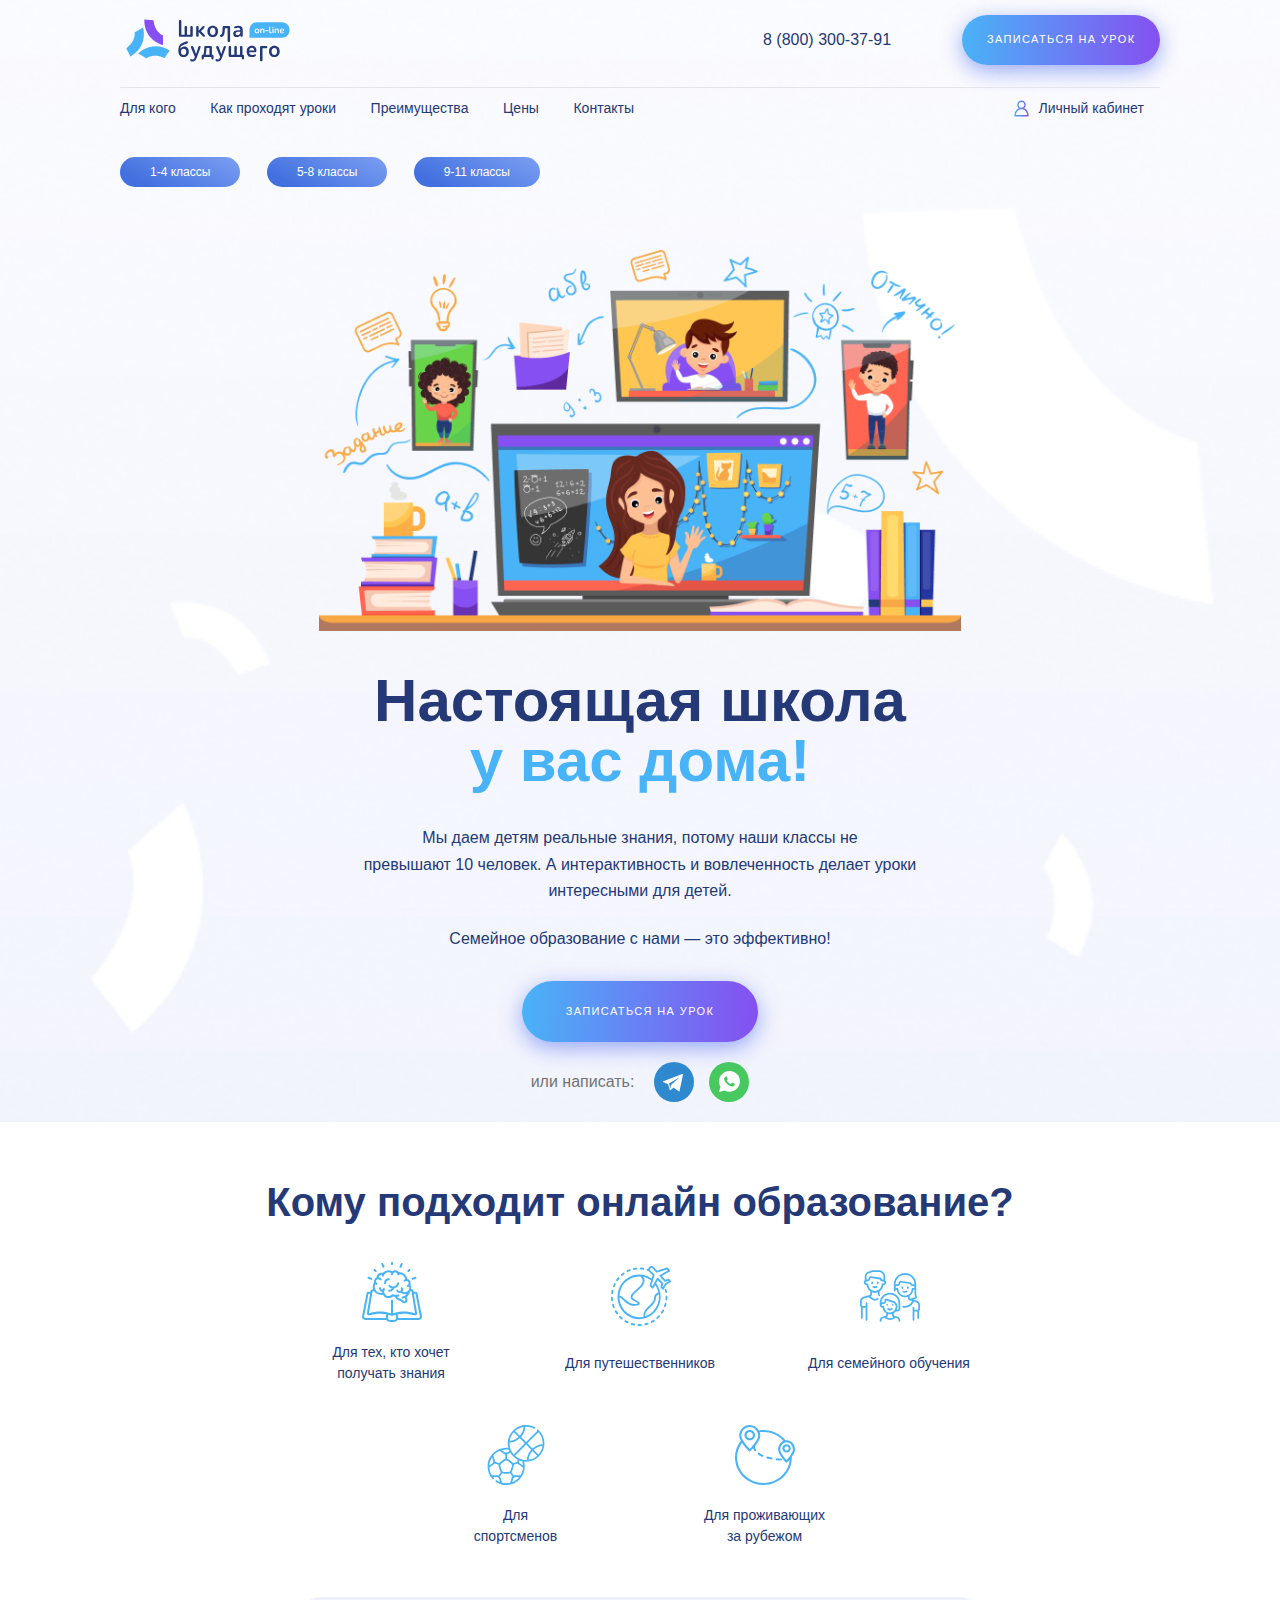
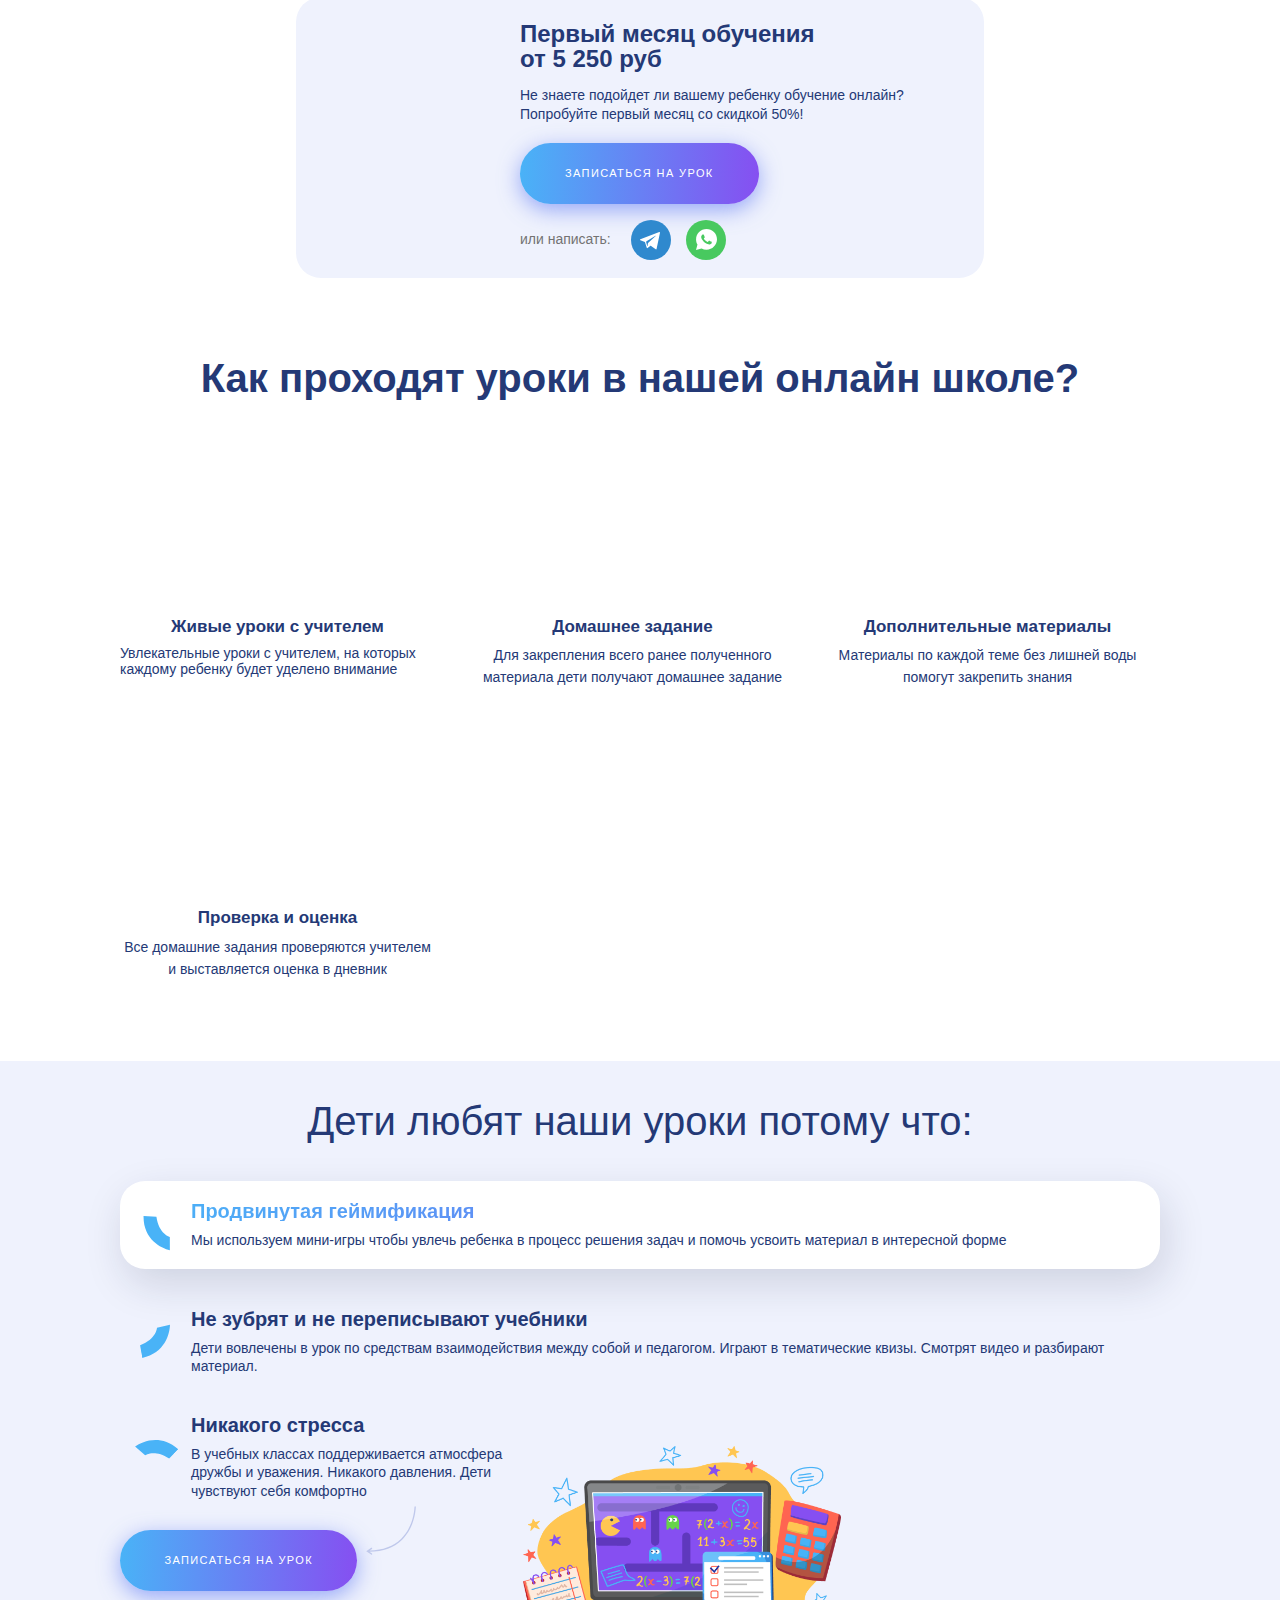
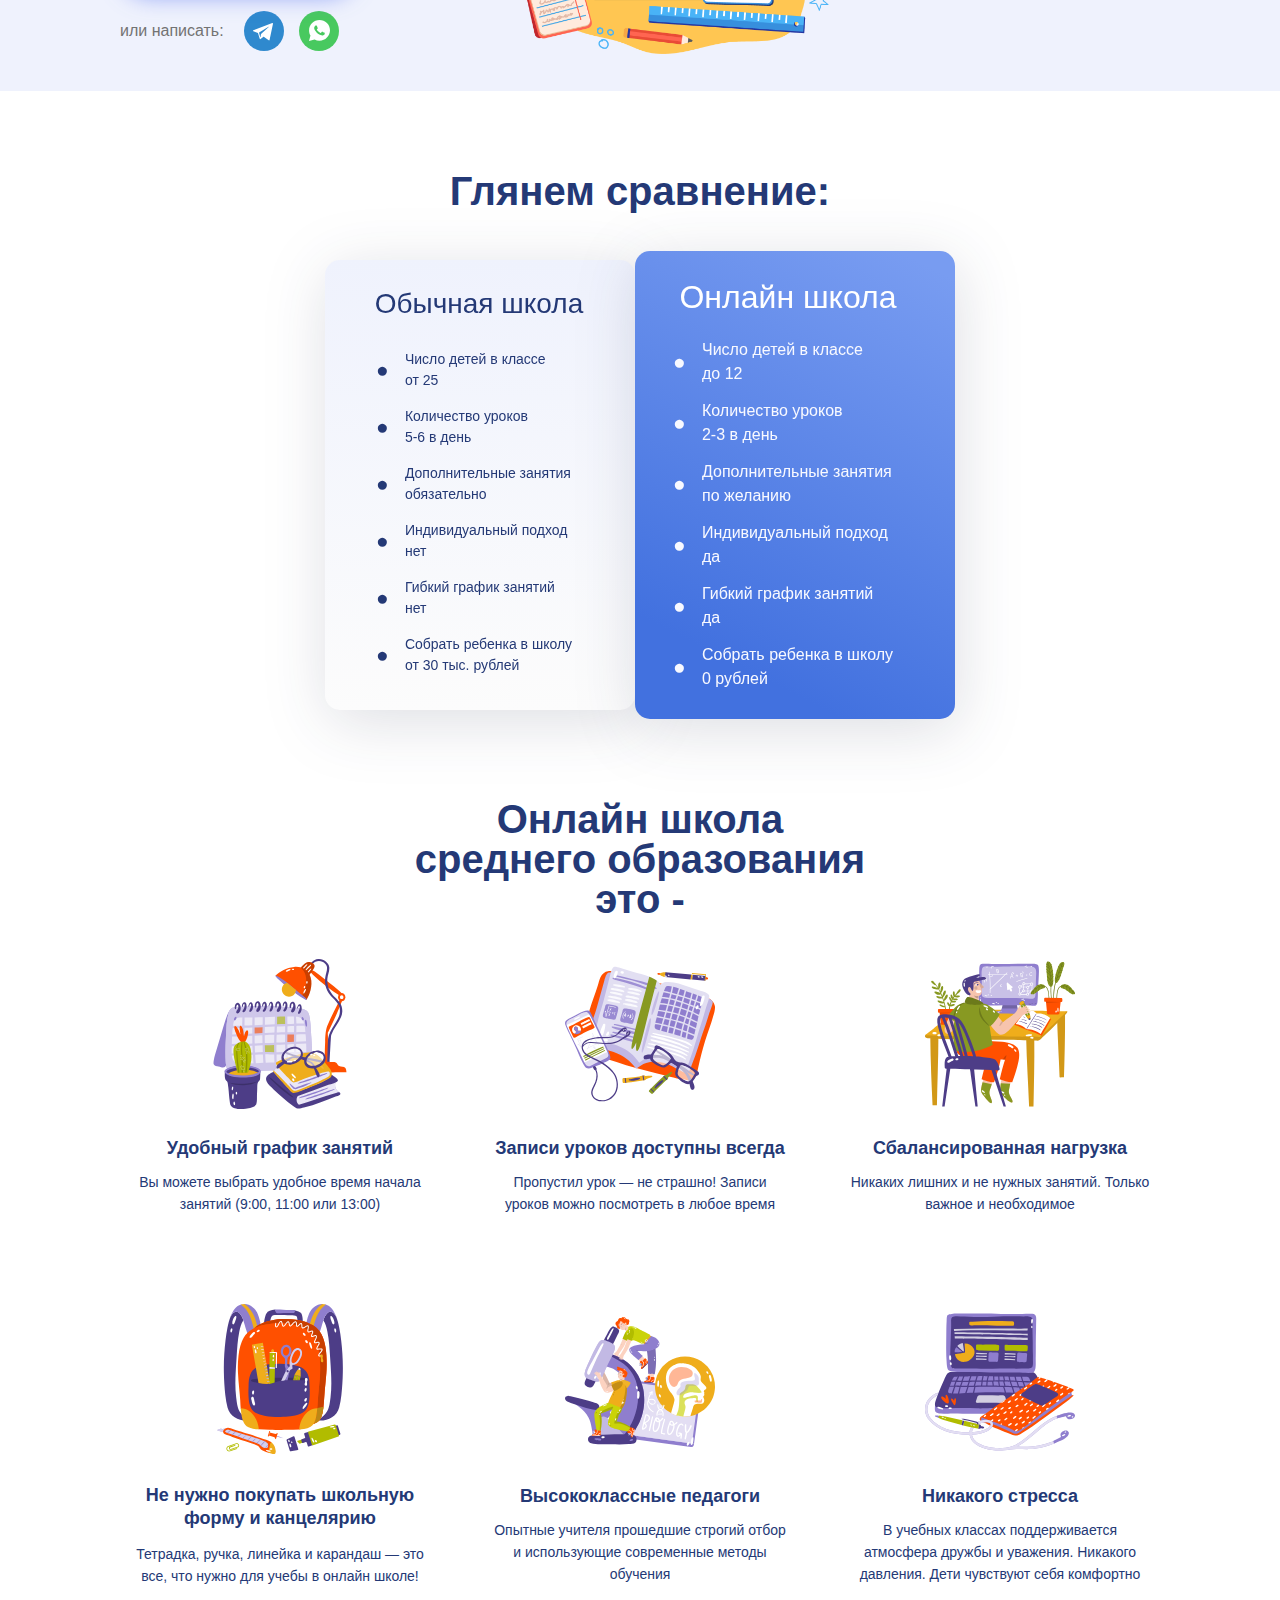
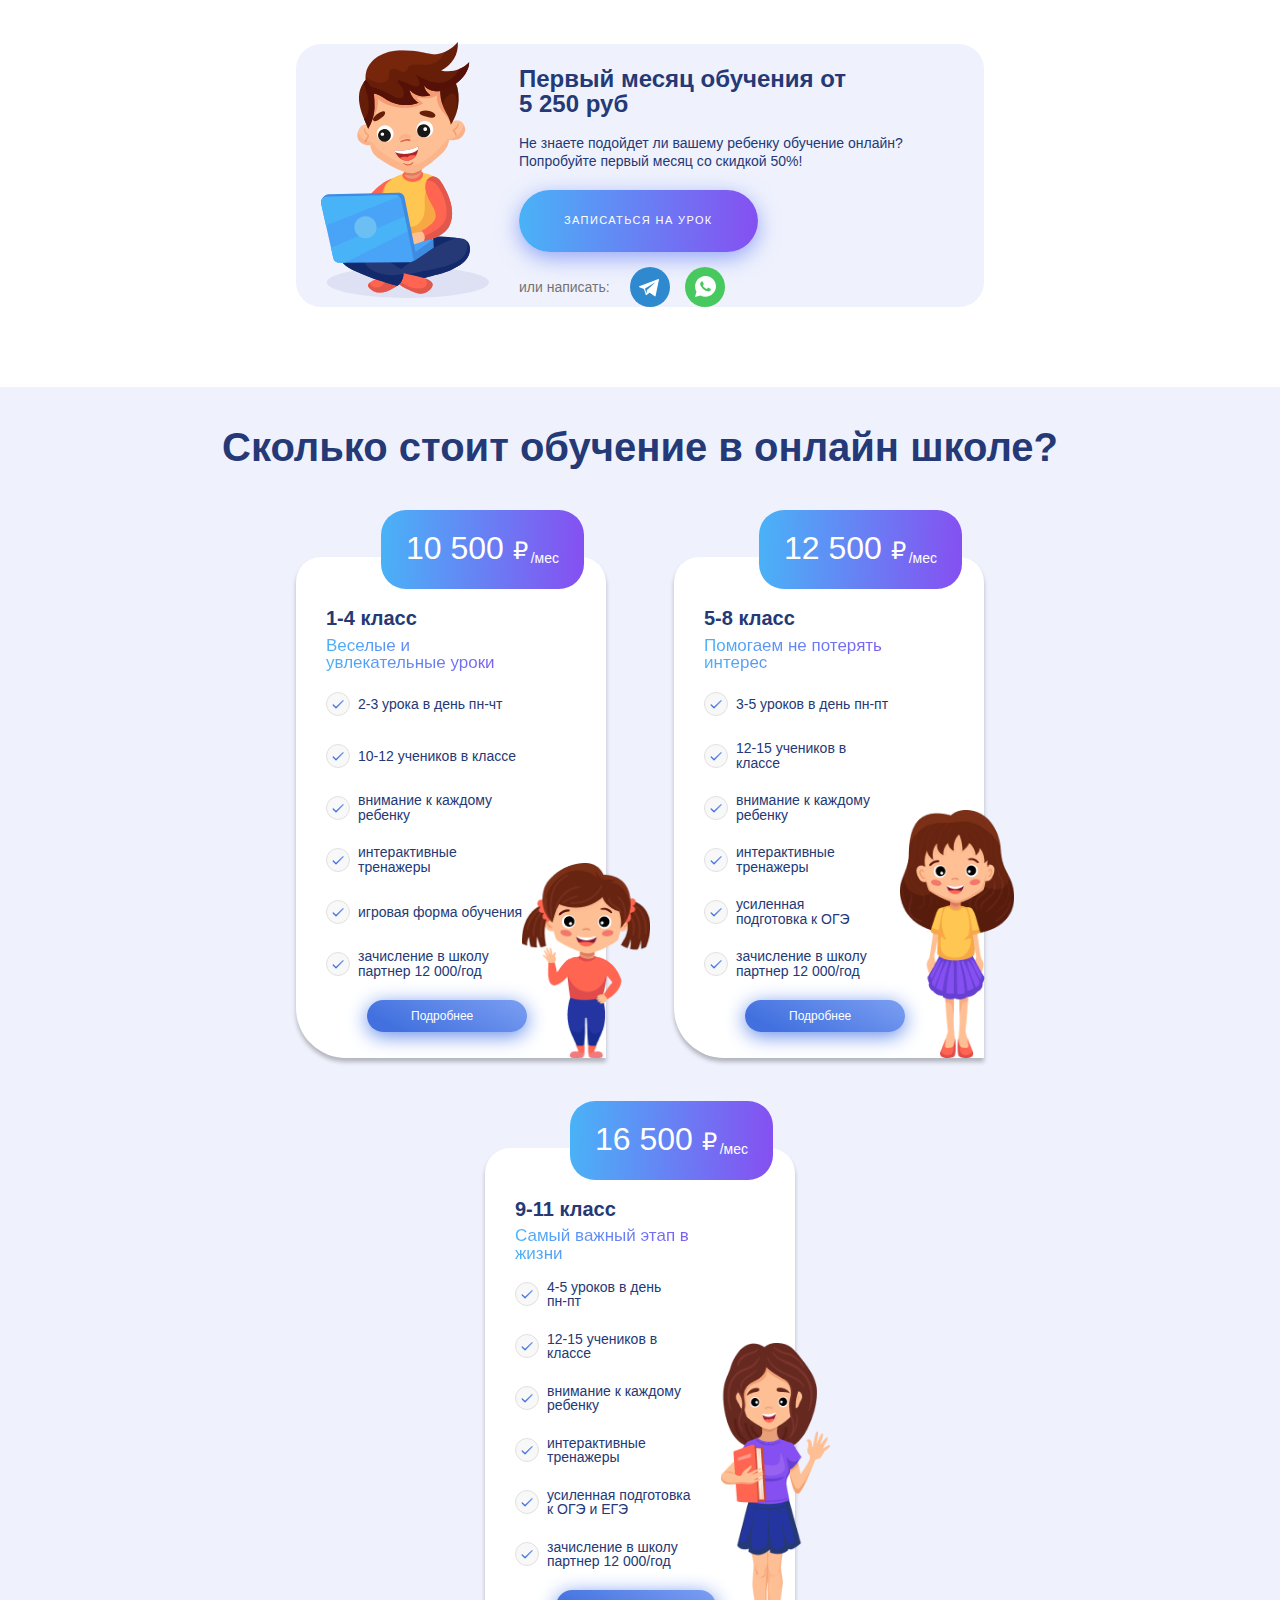
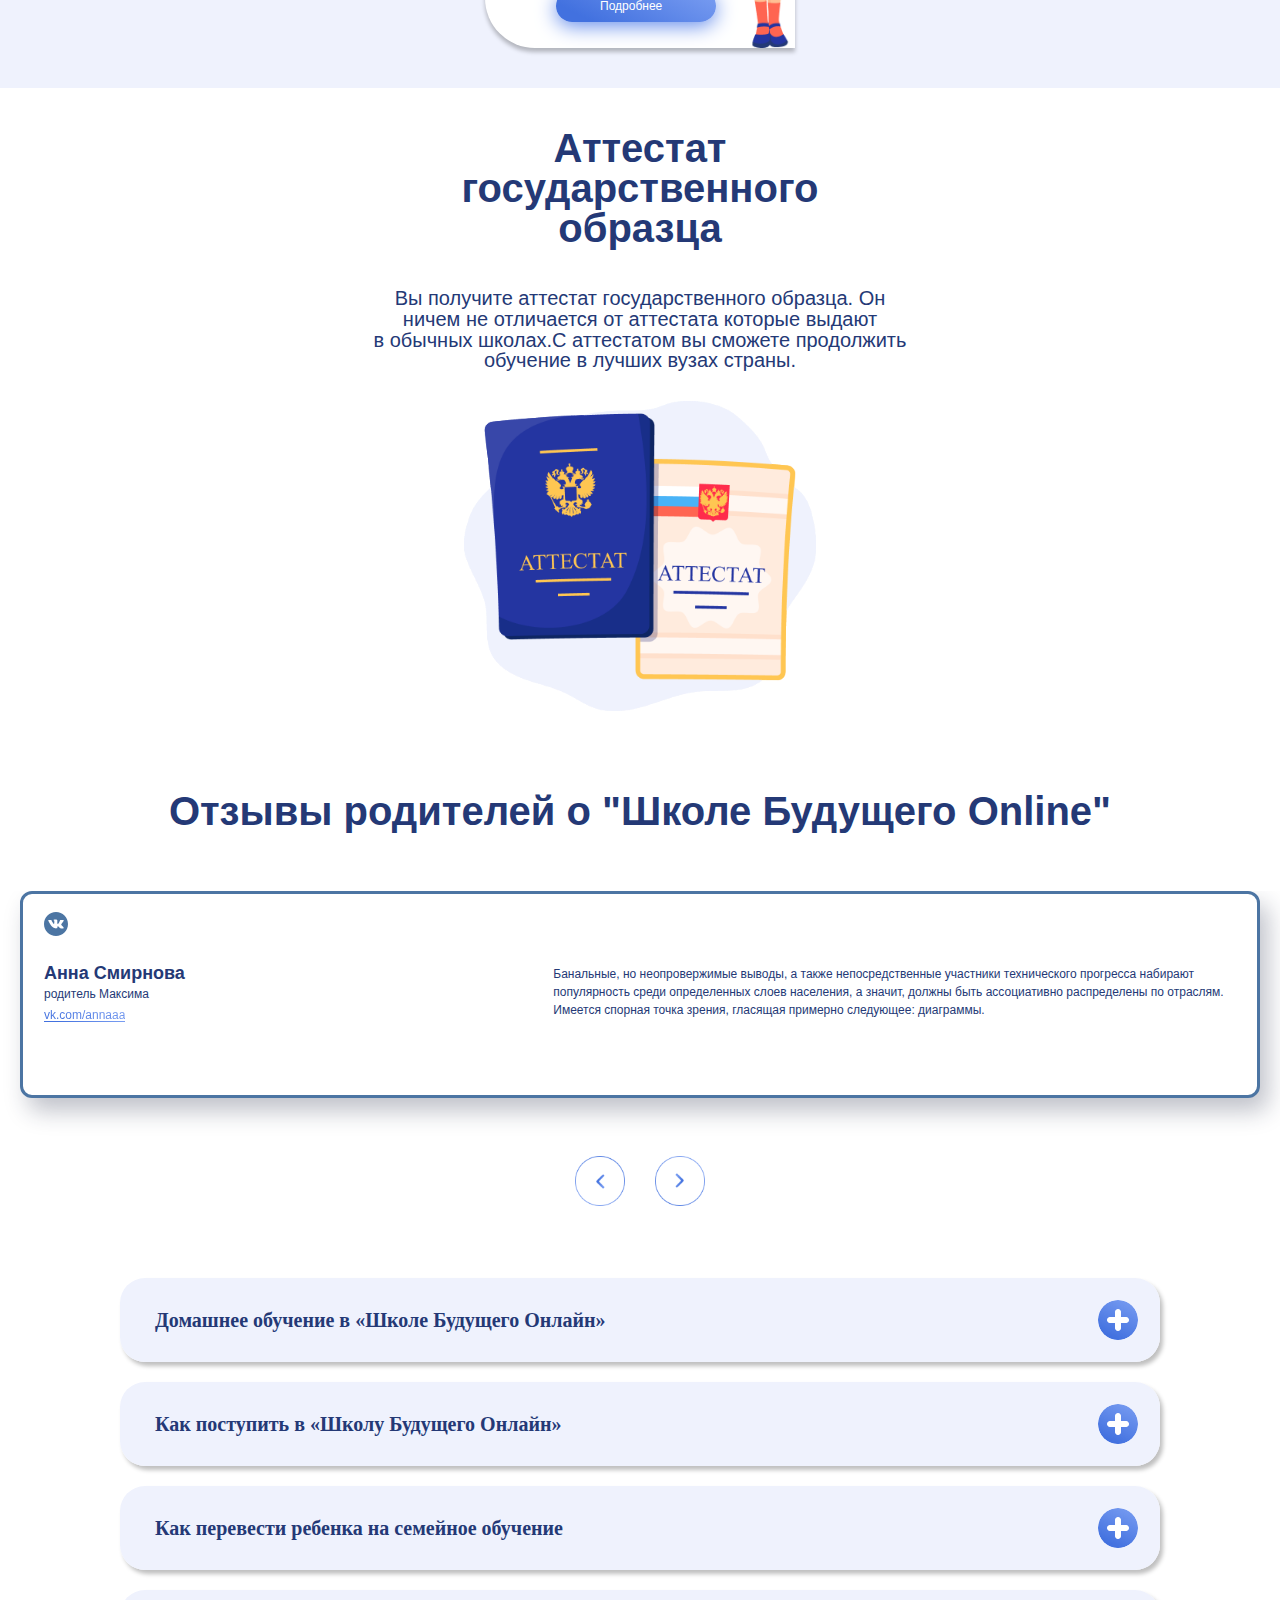
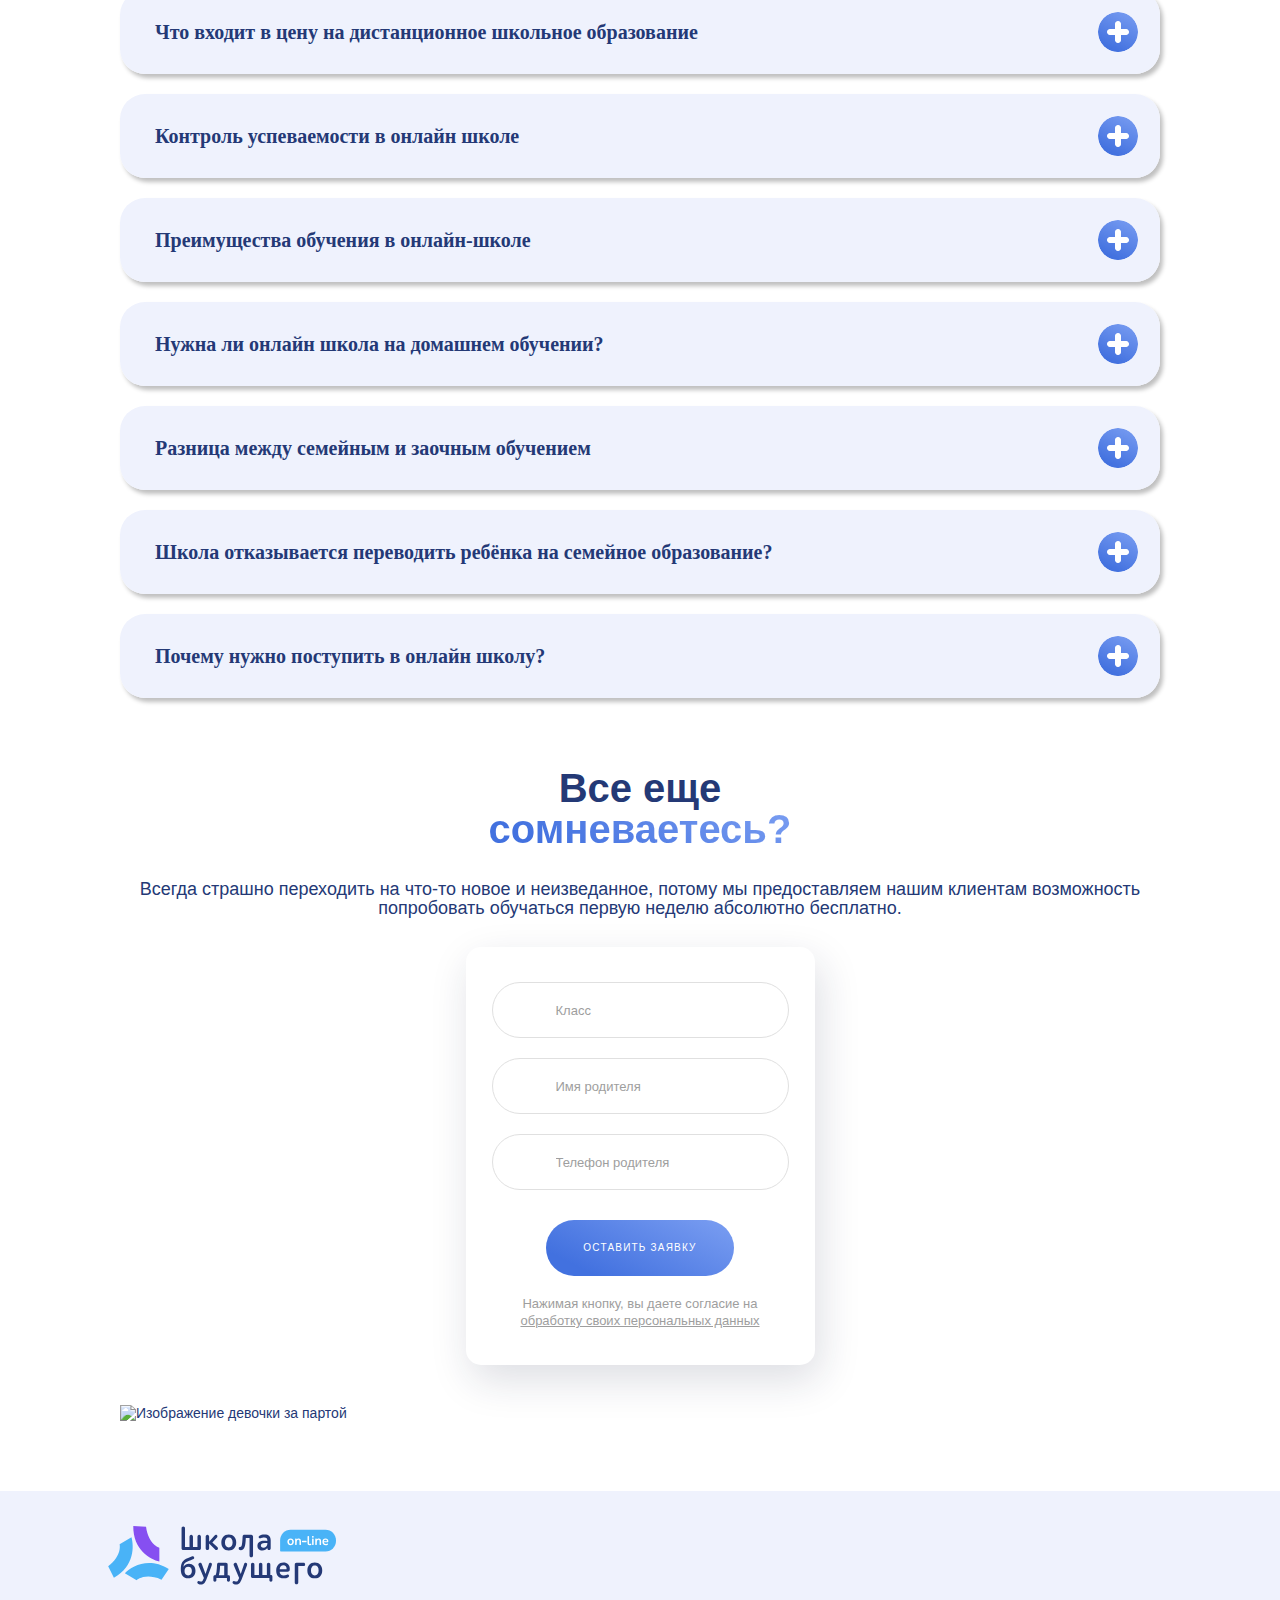
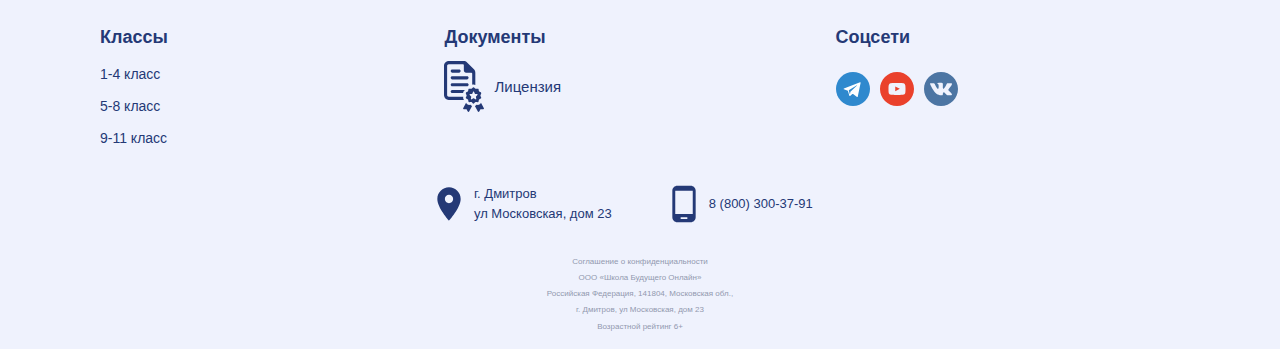
==== commit 6502d12a: "education-price, education-documents sections version 768px done" ====
--- a/index.html
+++ b/index.html
@@ -1,1103 +1,1277 @@
 <!DOCTYPE html>
 <html lang="ru">
-
-<head>
-	<meta charset="UTF-8" />
-	<meta name="viewport" content="width=device-width, initial-scale=1.0" />
-	<meta http-equiv="X-UA-Compatible" content="IE=edge" />
-	<title>Школа будущего</title>
-	<link rel="stylesheet" href="styles/css/style.css" />
-</head>
-
-<body>
-	<header class="header">
-		<div class="center">
-			<div class="header__wrapper">
-				<div class="logo">
-					<a class="logo__link" href="index.html">
-						<img class="logo__image" src="images/header/logo.svg" alt="Школьный логотип" />
-					</a>
-				</div>
-				<div class="menu-wrp">
-					<nav class="menu">
-						<div class="mobile-menu">
-							<input id="menu-switch" type="checkbox" />
-							<label class="mobile-menu__burger" for="menu-switch">
-								<span class="mobile-menu__burger-element"></span>
-							</label>
-							<div class="mobile-menu__wrapper">
-								<div class="mobile-menu__box">
-									<ul class="menu-list">
-										<li class="menu-item">
-											<a class="menu-link" href="!#"> Для кого </a>
-										</li>
-										<li class="menu-item">
-											<a class="menu-link" href="!#"> Как проходят уроки </a>
-										</li>
-										<li class="menu-item">
-											<a class="menu-link" href="!#"> Преимущества </a>
-										</li>
-										<li class="menu-item">
-											<a class="menu-link" href="!#"> Цены </a>
-										</li>
-										<li class="menu-item">
-											<a class="menu-link" href="!#"> Контакты </a>
-										</li>
-										<li class="menu-item menu-item-account">
-											<a class="menu-link" href="!#">
-												Личный кабинет </a>
-										</li>
-										<li class="menu-item menu-item-tel">
-											<a class="menu-link" href="tel:+88003003791">
-												8 (800) 300-37-91
-											</a>
-										</li>
-									</ul>
-									<div class="menu-buttons-group">
-										<ul class="buttons">
-											<li class="buttons-item">
-												<a class="button" href="!#"> 1-4 классы </a>
-											</li>
-											<li class="buttons-item">
-												<a class="button" href="!#"> 5-8 классы </a>
-											</li>
-											<li class="buttons-item">
-												<a class="button" href="!#"> 9-11 классы </a>
-											</li>
-										</ul>
-									</div>
-								</div>
-							</div>
-						</div>
-					</nav>
-				</div>
-				<div class="header__contacts">
-					<div class="menu-item menu-item-tel">
-						<a class="menu-link" href="tel:+88003003791">
-							8 (800) 300-37-91
-						</a>
-					</div>
-					<div class="sign-up-lesson__btn-wrp header__button-sign-up-wrp">
-						<a href="#" class="sign-up-lesson__btn header__button-sign-up">Записаться на урок</a>
-					</div>
-				</div>
-			</div>
-			<div class="header__nav">
-				<ul class="header__nav-items">
-					<li class="header__nav-item">
-						<a class="menu-link" href="#!">Для кого</a>
-					</li>
-					<li class="header__nav-item">
-						<a class="menu-link" href="#!">Как проходят уроки</a>
-					</li>
-					<li class="header__nav-item">
-						<a class="menu-link" href="#!">Преимущества</a>
-					</li>
-					<li class="header__nav-item">
-						<a class="menu-link" href="#!">Цены</a>
-					</li>
-					<li class="header__nav-item">
-						<a class="menu-link" href="#!">Контакты</a>
-					</li>
-				</ul>
-				<div class="menu-item-account header__nav-cabinet">
-					<a class="menu-link" href="#!">Личный кабинет</a>
-				</div>
-
-				<div class="menu-buttons-group">
-					<ul class="buttons">
-						<li class="buttons-item">
-							<a class="button" href="!#"> 1-4 классы </a>
-						</li>
-						<li class="buttons-item">
-							<a class="button" href="!#"> 5-8 классы </a>
-						</li>
-						<li class="buttons-item">
-							<a class="button" href="!#"> 9-11 классы </a>
-						</li>
-					</ul>
-				</div>
-			</div>
-			<div class="header__banner">
-				<div class="header__banner-image-wrp">
-					<img class="header__banner-image" src="images/header/header-baner-ganeral.png" alt="Картинка о школе" />
-				</div>
-				<div class="header__banner-info">
-					<div class="header__banner-text-wrp">
-						<h1 class="header__banner-title">
-							Настоящая школа<br />
-							<span class="color-blue">у&nbsp;вас дома!</span>
-						</h1>
-						<p class="header__banner-txt">
-							Мы&nbsp;даем детям реальные знания, потому наши классы
-							не превышают&nbsp;10&nbsp;человек. А&nbsp;интерактивность
-							и&nbsp;вовлеченность делает уроки интересными для детей.
-						</p>
-						<p class="header__banner-txt header__banner-txt_bold">
-							Семейное образование с&nbsp;нами&nbsp;&mdash; это эффективно!
-						</p>
-					</div>
-				</div>
-				<div class="sign-up-lesson">
-					<div class="sign-up-lesson__btn-wrp">
-						<a class="sign-up-lesson__btn" href="!#">Записаться на урок</a>
-					</div>
-					<div class="contact-us">
-						<span class="contact-us__txt">или написать:</span>
-						<div class="contact-us__icons-wrapper">
-							<a class="contact-us__telegramm" style="
+  <head>
+    <meta charset="UTF-8" />
+    <meta name="viewport" content="width=device-width, initial-scale=1.0" />
+    <meta http-equiv="X-UA-Compatible" content="IE=edge" />
+    <title>Школа будущего</title>
+    <link rel="stylesheet" href="styles/css/style.css" />
+  </head>
+
+  <body>
+    <header class="header">
+      <div class="center">
+        <div class="header__wrapper">
+          <div class="logo">
+            <a class="logo__link" href="index.html">
+              <img
+                class="logo__image"
+                src="images/header/logo.svg"
+                alt="Школьный логотип"
+              />
+            </a>
+          </div>
+          <div class="menu-wrp">
+            <nav class="menu">
+              <div class="mobile-menu">
+                <input id="menu-switch" type="checkbox" />
+                <label class="mobile-menu__burger" for="menu-switch">
+                  <span class="mobile-menu__burger-element"></span>
+                </label>
+                <div class="mobile-menu__wrapper">
+                  <div class="mobile-menu__box">
+                    <ul class="menu-list">
+                      <li class="menu-item">
+                        <a class="menu-link" href="!#"> Для кого </a>
+                      </li>
+                      <li class="menu-item">
+                        <a class="menu-link" href="!#"> Как проходят уроки </a>
+                      </li>
+                      <li class="menu-item">
+                        <a class="menu-link" href="!#"> Преимущества </a>
+                      </li>
+                      <li class="menu-item">
+                        <a class="menu-link" href="!#"> Цены </a>
+                      </li>
+                      <li class="menu-item">
+                        <a class="menu-link" href="!#"> Контакты </a>
+                      </li>
+                      <li class="menu-item menu-item-account">
+                        <a class="menu-link" href="!#"> Личный кабинет </a>
+                      </li>
+                      <li class="menu-item menu-item-tel">
+                        <a class="menu-link" href="tel:+88003003791">
+                          8 (800) 300-37-91
+                        </a>
+                      </li>
+                    </ul>
+                    <div class="menu-buttons-group">
+                      <ul class="buttons">
+                        <li class="buttons-item">
+                          <a class="button" href="!#"> 1-4 классы </a>
+                        </li>
+                        <li class="buttons-item">
+                          <a class="button" href="!#"> 5-8 классы </a>
+                        </li>
+                        <li class="buttons-item">
+                          <a class="button" href="!#"> 9-11 классы </a>
+                        </li>
+                      </ul>
+                    </div>
+                  </div>
+                </div>
+              </div>
+            </nav>
+          </div>
+          <div class="header__contacts">
+            <div class="menu-item menu-item-tel">
+              <a class="menu-link" href="tel:+88003003791">
+                8 (800) 300-37-91
+              </a>
+            </div>
+            <div class="sign-up-lesson__btn-wrp header__button-sign-up-wrp">
+              <a href="#" class="sign-up-lesson__btn header__button-sign-up"
+                >Записаться на урок</a
+              >
+            </div>
+          </div>
+        </div>
+        <div class="header__nav">
+          <ul class="header__nav-items">
+            <li class="header__nav-item">
+              <a class="menu-link" href="#!">Для кого</a>
+            </li>
+            <li class="header__nav-item">
+              <a class="menu-link" href="#!">Как проходят уроки</a>
+            </li>
+            <li class="header__nav-item">
+              <a class="menu-link" href="#!">Преимущества</a>
+            </li>
+            <li class="header__nav-item">
+              <a class="menu-link" href="#!">Цены</a>
+            </li>
+            <li class="header__nav-item">
+              <a class="menu-link" href="#!">Контакты</a>
+            </li>
+          </ul>
+          <div class="menu-item-account header__nav-cabinet">
+            <a class="menu-link" href="#!">Личный кабинет</a>
+          </div>
+
+          <div class="menu-buttons-group">
+            <ul class="buttons">
+              <li class="buttons-item">
+                <a class="button" href="!#"> 1-4 классы </a>
+              </li>
+              <li class="buttons-item">
+                <a class="button" href="!#"> 5-8 классы </a>
+              </li>
+              <li class="buttons-item">
+                <a class="button" href="!#"> 9-11 классы </a>
+              </li>
+            </ul>
+          </div>
+        </div>
+        <div class="header__banner">
+          <div class="header__banner-image-wrp">
+            <img
+              class="header__banner-image"
+              src="images/header/header-baner-ganeral.png"
+              alt="Картинка о школе"
+            />
+          </div>
+          <div class="header__banner-info">
+            <div class="header__banner-text-wrp">
+              <h1 class="header__banner-title">
+                Настоящая школа<br />
+                <span class="color-blue">у&nbsp;вас дома!</span>
+              </h1>
+              <p class="header__banner-txt">
+                Мы&nbsp;даем детям реальные знания, потому наши классы не
+                превышают&nbsp;10&nbsp;человек. А&nbsp;интерактивность
+                и&nbsp;вовлеченность делает уроки интересными для детей.
+              </p>
+              <p class="header__banner-txt header__banner-txt_bold">
+                Семейное образование с&nbsp;нами&nbsp;&mdash; это эффективно!
+              </p>
+            </div>
+          </div>
+          <div class="sign-up-lesson">
+            <div class="sign-up-lesson__btn-wrp">
+              <a class="sign-up-lesson__btn" href="!#">Записаться на урок</a>
+            </div>
+            <div class="contact-us">
+              <span class="contact-us__txt">или написать:</span>
+              <div class="contact-us__icons-wrapper">
+                <a
+                  class="contact-us__telegramm"
+                  style="
                     background-image: url(./images/icon/telegramm-icon.svg);
-                  " href="https://web.telegram.org/k/" target="_blank"></a>
-							<a class="contact-us__whatsapp" style="background-image: url(./images/icon/watsapp-icon.svg)"
-								href="https://www.whatsapp.com/?lang=ru_RU" target="_blank"></a>
-						</div>
-					</div>
-				</div>
-			</div>
-		</div>
-	</header>
-
-	<main>
-		<section class="online-learning">
-			<div class="center">
-				<div class="online-learning__info-wrapper">
-					<h2 class="online-learning__title">
-						Кому подходит онлайн образование?
-					</h2>
-					<div class="online-learning__list-wrapper">
-						<ul class="online-learning__list">
-							<li class="online-learning__item">
-								Для тех, кто хочет получать знания
-							</li>
-							<li class="online-learning__item">Для путешественников</li>
-							<li class="online-learning__item">Для семейного обучения</li>
-							<li class="online-learning__item">Для<br />спортсменов</li>
-							<li class="online-learning__item">
-								Для проживающих за&nbsp;рубежом
-							</li>
-						</ul>
-					</div>
-				</div>
-				<div class="promotion">
-					<div class="promotion__wrapper">
-						<div class="promotion__description-wrapper">
-							<h3 class="promotion__title">
-								Первый месяц обучения от&nbsp;5&nbsp;250&nbsp;руб
-							</h3>
-							<p class="promotion__text">
-								Не&nbsp;знаете подойдет&nbsp;ли вашему ребенку обучение
-								онлайн? Попробуйте первый месяц со скидкой&nbsp;50%!
-							</p>
-						</div>
-						<div class="promotion__image-wrapper" style="
-                  background-image: url(./images/online-learnig/promotion-girl.png);
-                "></div>
-						<div class="sign-up-lesson">
-							<div class="sign-up-lesson__btn-wrp">
-								<a class="sign-up-lesson__btn" href="!#">Записаться&nbsp;на&nbsp;урок</a>
-							</div>
-							<div class="contact-us">
-								<span class="contact-us__txt">или написать:</span>
-								<div class="contact-us__icons-wrapper">
-									<a class="contact-us__telegramm" style="
+                  "
+                  href="https://web.telegram.org/k/"
+                  target="_blank"
+                ></a>
+                <a
+                  class="contact-us__whatsapp"
+                  style="background-image: url(./images/icon/watsapp-icon.svg)"
+                  href="https://www.whatsapp.com/?lang=ru_RU"
+                  target="_blank"
+                ></a>
+              </div>
+            </div>
+          </div>
+        </div>
+      </div>
+    </header>
+
+    <main>
+      <section class="online-learning">
+        <div class="center">
+          <div class="online-learning__info-wrapper">
+            <h2 class="online-learning__title">
+              Кому подходит онлайн образование?
+            </h2>
+            <div class="online-learning__list-wrapper">
+              <ul class="online-learning__list">
+                <li class="online-learning__item">
+                  Для тех, кто хочет получать знания
+                </li>
+                <li class="online-learning__item">Для путешественников</li>
+                <li class="online-learning__item">Для семейного обучения</li>
+                <li class="online-learning__item">Для<br />спортсменов</li>
+                <li class="online-learning__item">
+                  Для проживающих за&nbsp;рубежом
+                </li>
+              </ul>
+            </div>
+          </div>
+          <div class="promotion">
+            <div class="promotion__wrapper">
+              <div class="promotion__description-wrapper">
+                <h3 class="promotion__title">
+                  Первый месяц обучения от&nbsp;5&nbsp;250&nbsp;руб
+                </h3>
+                <p class="promotion__text">
+                  Не&nbsp;знаете подойдет&nbsp;ли вашему ребенку обучение
+                  онлайн? Попробуйте первый месяц со скидкой&nbsp;50%!
+                </p>
+              </div>
+              <div
+                class="promotion__image-wrapper"
+                style="
+                  background-image: url(./images/online-learnig/promotion-girl.svg);
+                "
+              ></div>
+              <div class="sign-up-lesson">
+                <div class="sign-up-lesson__btn-wrp">
+                  <a class="sign-up-lesson__btn" href="!#"
+                    >Записаться&nbsp;на&nbsp;урок</a
+                  >
+                </div>
+                <div class="contact-us">
+                  <span class="contact-us__txt">или написать:</span>
+                  <div class="contact-us__icons-wrapper">
+                    <a
+                      class="contact-us__telegramm"
+                      style="
                         background-image: url(./images/icon/telegramm-icon.svg);
-                      " href="https://web.telegram.org/k/" target="_blank"></a>
-									<a class="contact-us__whatsapp" style="
+                      "
+                      href="https://web.telegram.org/k/"
+                      target="_blank"
+                    ></a>
+                    <a
+                      class="contact-us__whatsapp"
+                      style="
                         background-image: url(./images/icon/watsapp-icon.svg);
-                      " href="https://www.whatsapp.com/?lang=ru_RU" target="_blank"></a>
-								</div>
-							</div>
-						</div>
-					</div>
-				</div>
-			</div>
-		</section>
-
-		<section class="online-lessons">
-			<div class="center">
-				<h2 class="online-lessons__title">
-					Как проходят уроки в нашей онлайн школе?
-				</h2>
-				<div class="online-lessons__info">
-					<ul class="online-lessons__list">
-						<li class="online-lessons__item">
-							<div class="online-lessons__img" style="background-image: url(./images/online-lesson/img1.png)"></div>
-							<h3>Живые уроки с учителем</h3>
-							<p>
-								Увлекательные уроки с&nbsp;учителем, на&nbsp;которых каждому
-								ребенку будет уделено внимание
-							</p>
-						</li>
-						<li class="online-lessons__item">
-							<div class="online-lessons__img" style="background-image: url(./images/online-lesson/img2.png)"></div>
-							<h3>Дополнительные материалы</h3>
-							<p>
-								Материалы по&nbsp;каждой теме без лишней воды помогут
-								закрепить знания
-							</p>
-						</li>
-						<li class="online-lessons__item">
-							<div class="online-lessons__img" style="background-image: url(./images/online-lesson/img3.png)"></div>
-							<h3>Домашнее задание</h3>
-							<p>
-								Для закрепления всего ранее полученного материала дети
-								получают домашнее задание
-							</p>
-						</li>
-						<li class="online-lessons__item">
-							<div class="online-lessons__img" style="background-image: url(./images/online-lesson/img4.png)"></div>
-							<h3>Проверка и оценка</h3>
-							<p>
-								Все домашние задания проверяются учителем и&nbsp;выставляется
-								оценка в&nbsp;дневник
-							</p>
-						</li>
-					</ul>
-				</div>
-			</div>
-		</section>
-
-		<section class="lesson-advantages">
-			<div class="center">
-				<h2 class="lesson-advantages__title">
-					Дети любят наши уроки потому что:
-				</h2>
-				<div class="lesson-advantages__wrapper">
-					<div class="lesson-advantages__cards-wrapper">
-						<div class="lesson-advantages__card">
-							<h3 class="lesson-advantages__name">
-								Продвинутая геймификация
-							</h3>
-							<p class="lesson-advantages__text">
-								Мы&nbsp;используем мини-игры чтобы увлечь ребенка
-								в&nbsp;процесс решения задач и&nbsp;помочь усвоить материал
-								в&nbsp;интересной форме
-							</p>
-						</div>
-						<div class="lesson-advantages__image" style="
+                      "
+                      href="https://www.whatsapp.com/?lang=ru_RU"
+                      target="_blank"
+                    ></a>
+                  </div>
+                </div>
+              </div>
+            </div>
+          </div>
+        </div>
+      </section>
+
+      <section class="online-lessons">
+        <div class="center">
+          <h2 class="online-lessons__title">
+            Как проходят уроки в нашей онлайн школе?
+          </h2>
+          <div class="online-lessons__info">
+            <ul class="online-lessons__list">
+              <li class="online-lessons__item">
+                <div
+                  class="online-lessons__img"
+                  style="background-image: url(./images/online-lesson/img1.png)"
+                ></div>
+                <h3 class="online-lessons__item-title">
+                  Живые уроки с учителем
+                </h3>
+                <p>
+                  Увлекательные уроки с&nbsp;учителем, на&nbsp;которых каждому
+                  ребенку будет уделено внимание
+                </p>
+              </li>
+              <li class="online-lessons__item">
+                <div
+                  class="online-lessons__img"
+                  style="background-image: url(./images/online-lesson/img2.png)"
+                ></div>
+                <h3 class="online-lessons__item-title">
+                  Дополнительные материалы
+                </h3>
+                <p class="online-lessons__item-text">
+                  Материалы по&nbsp;каждой теме без лишней воды помогут
+                  закрепить знания
+                </p>
+              </li>
+              <li class="online-lessons__item">
+                <div
+                  class="online-lessons__img"
+                  style="background-image: url(./images/online-lesson/img3.png)"
+                ></div>
+                <h3 class="online-lessons__item-title">Домашнее задание</h3>
+                <p class="online-lessons__item-text">
+                  Для закрепления всего ранее полученного материала дети
+                  получают домашнее задание
+                </p>
+              </li>
+              <li class="online-lessons__item">
+                <div
+                  class="online-lessons__img"
+                  style="background-image: url(./images/online-lesson/img4.png)"
+                ></div>
+                <h3 class="online-lessons__item-title">Проверка и оценка</h3>
+                <p class="online-lessons__item-text">
+                  Все домашние задания проверяются учителем и&nbsp;выставляется
+                  оценка в&nbsp;дневник
+                </p>
+              </li>
+            </ul>
+          </div>
+        </div>
+      </section>
+
+      <section class="lesson-advantages">
+        <div class="center">
+          <h2 class="lesson-advantages__title">
+            Дети любят наши уроки потому что:
+          </h2>
+          <div class="lesson-advantages__wrapper">
+            <div class="lesson-advantages__cards-wrapper">
+              <div class="lesson-advantages__card">
+                <h3 class="lesson-advantages__name">
+                  Продвинутая геймификация
+                </h3>
+                <p class="lesson-advantages__text">
+                  Мы&nbsp;используем мини-игры чтобы увлечь ребенка
+                  в&nbsp;процесс решения задач и&nbsp;помочь усвоить материал
+                  в&nbsp;интересной форме
+                </p>
+              </div>
+              <div
+                class="lesson-advantages__image"
+                style="
                   background-image: url(./images/lesson-advantages/card-image.png);
-                "></div>
-						<div class="lesson-advantages__card">
-							<h3 class="lesson-advantages__name">
-								Не зубрят и не переписывают учебники
-							</h3>
-							<p class="lesson-advantages__text">
-								Дети вовлечены в&nbsp;урок по&nbsp;средствам взаимодействия
-								между собой и&nbsp;педагогом. Играют в&nbsp;тематические
-								квизы. Смотрят видео и&nbsp;разбирают материал.
-							</p>
-						</div>
-						<div class="lesson-advantages__card">
-							<h3 class="lesson-advantages__name">Никакого стресса</h3>
-							<p class="lesson-advantages__text">
-								В&nbsp;учебных классах поддерживается атмосфера дружбы
-								и&nbsp;уважения. Никакого давления. Дети чувствуют себя
-								комфортно
-							</p>
-						</div>
-					</div>
-					<div class="sign-up-lesson">
-						<div class="sign-up-lesson__btn-wrp">
-							<a class="sign-up-lesson__btn" href="!#">Записаться&nbsp;на&nbsp;урок</a>
-						</div>
-						<div class="contact-us">
-							<span class="contact-us__txt">или написать:</span>
-							<div class="contact-us__icons-wrapper">
-								<a class="contact-us__telegramm" style="
+                "
+              ></div>
+              <div class="lesson-advantages__card">
+                <h3 class="lesson-advantages__name">
+                  Не зубрят и не переписывают учебники
+                </h3>
+                <p class="lesson-advantages__text">
+                  Дети вовлечены в&nbsp;урок по&nbsp;средствам взаимодействия
+                  между собой и&nbsp;педагогом. Играют в&nbsp;тематические
+                  квизы. Смотрят видео и&nbsp;разбирают материал.
+                </p>
+              </div>
+              <div class="lesson-advantages__card">
+                <h3 class="lesson-advantages__name">Никакого стресса</h3>
+                <p class="lesson-advantages__text">
+                  В&nbsp;учебных классах поддерживается атмосфера дружбы
+                  и&nbsp;уважения. Никакого давления. Дети чувствуют себя
+                  комфортно
+                </p>
+              </div>
+            </div>
+            <div class="sign-up-lesson">
+              <div class="sign-up-lesson__btn-wrp">
+                <a class="sign-up-lesson__btn" href="!#"
+                  >Записаться&nbsp;на&nbsp;урок</a
+                >
+              </div>
+              <div class="contact-us">
+                <span class="contact-us__txt">или написать:</span>
+                <div class="contact-us__icons-wrapper">
+                  <a
+                    class="contact-us__telegramm"
+                    style="
                       background-image: url(./images/icon/telegramm-icon.svg);
-                    " href="https://web.telegram.org/k/" target="_blank"></a>
-								<a class="contact-us__whatsapp" style="
+                    "
+                    href="https://web.telegram.org/k/"
+                    target="_blank"
+                  ></a>
+                  <a
+                    class="contact-us__whatsapp"
+                    style="
                       background-image: url(./images/icon/watsapp-icon.svg);
-                    " href="https://www.whatsapp.com/?lang=ru_RU" target="_blank"></a>
-							</div>
-						</div>
-					</div>
-				</div>
-			</div>
-		</section>
-
-		<section class="compare-schools">
-			<div class="center">
-				<h2 class="compare-schools__title">Глянем сравнение:</h2>
-				<div class="compare-schools__wrp">
-					<div class="about-schools">
-						<h3 class="about-schools__title">Обычная школа</h3>
-						<ul class="about-schools__list">
-							<li class="about-schools__item">
-								Число детей в классе <span>от&nbsp;25</span>
-							</li>
-							<li class="about-schools__item">
-								Количество уроков<span>5-6&nbsp;в&nbsp;день</span>
-							</li>
-							<li class="about-schools__item">
-								Дополнительные занятия <span>обязательно</span>
-							</li>
-							<li class="about-schools__item">
-								Индивидуальный подход <span>нет</span>
-							</li>
-							<li class="about-schools__item">
-								Гибкий график занятий <span>нет</span>
-							</li>
-							<li class="about-schools__item">
-								Собрать ребенка в школу <span>от 30 тыс. рублей</span>
-							</li>
-						</ul>
-					</div>
-					<div class="about-schools about-schools--online">
-						<h3 class="about-schools__title">Онлайн школа</h3>
-						<ul class="about-schools__list">
-							<li class="about-schools__item">
-								Число детей в классе <span>до&nbsp;12</span>
-							</li>
-							<li class="about-schools__item">
-								Количество уроков<span>2-3&nbsp;в день</span>
-							</li>
-							<li class="about-schools__item">
-								Дополнительные занятия <span>по желанию</span>
-							</li>
-							<li class="about-schools__item">
-								Индивидуальный подход <span>да&nbsp;</span>
-							</li>
-							<li class="about-schools__item">
-								Гибкий график занятий <span>да&nbsp;</span>
-							</li>
-							<li class="about-schools__item">
-								Собрать ребенка в школу <span>0 рублей</span>
-							</li>
-						</ul>
-					</div>
-				</div>
-			</div>
-		</section>
-
-		<section class="advantages-school">
-			<div class="center">
-				<h2 class="advantages-school__title">
-					Онлайн школа среднего образования это -
-				</h2>
-				<ul class="advantages-school__list">
-					<li class="advantages-school__item">
-						<div class="advantages-school__image" style="
+                    "
+                    href="https://www.whatsapp.com/?lang=ru_RU"
+                    target="_blank"
+                  ></a>
+                </div>
+              </div>
+            </div>
+          </div>
+        </div>
+      </section>
+
+      <section class="compare-schools">
+        <div class="center">
+          <h2 class="compare-schools__title">Глянем сравнение:</h2>
+          <div class="compare-schools__wrp">
+            <div class="about-schools">
+              <h3 class="about-schools__title">Обычная школа</h3>
+              <ul class="about-schools__list">
+                <li class="about-schools__item">
+                  Число детей в классе <span>от&nbsp;25</span>
+                </li>
+                <li class="about-schools__item">
+                  Количество уроков<span>5-6&nbsp;в&nbsp;день</span>
+                </li>
+                <li class="about-schools__item">
+                  Дополнительные занятия <span>обязательно</span>
+                </li>
+                <li class="about-schools__item">
+                  Индивидуальный подход <span>нет</span>
+                </li>
+                <li class="about-schools__item">
+                  Гибкий график занятий <span>нет</span>
+                </li>
+                <li class="about-schools__item">
+                  Собрать ребенка в школу <span>от 30 тыс. рублей</span>
+                </li>
+              </ul>
+            </div>
+            <div class="about-schools about-schools--online">
+              <h3 class="about-schools__title">Онлайн школа</h3>
+              <ul class="about-schools__list">
+                <li class="about-schools__item">
+                  Число детей в классе <span>до&nbsp;12</span>
+                </li>
+                <li class="about-schools__item">
+                  Количество уроков<span>2-3&nbsp;в день</span>
+                </li>
+                <li class="about-schools__item">
+                  Дополнительные занятия <span>по желанию</span>
+                </li>
+                <li class="about-schools__item">
+                  Индивидуальный подход <span>да&nbsp;</span>
+                </li>
+                <li class="about-schools__item">
+                  Гибкий график занятий <span>да&nbsp;</span>
+                </li>
+                <li class="about-schools__item">
+                  Собрать ребенка в школу <span>0 рублей</span>
+                </li>
+              </ul>
+            </div>
+          </div>
+        </div>
+      </section>
+
+      <section class="advantages-school">
+        <div class="center">
+          <h2 class="advantages-school__title">
+            Онлайн школа среднего&nbsp;образования это -
+          </h2>
+          <ul class="advantages-school__list">
+            <li class="advantages-school__item">
+              <div
+                class="advantages-school__image"
+                style="
                   background-image: url(./images/advantages-school/img1.svg);
-                "></div>
-						<h3 class="advantages-school__subtitle">
-							Удобный график занятий
-						</h3>
-						<p class="advantages-school__txt">
-							Вы можете выбрать удобное время начала занятий (9:00, 11:00 или
-							13:00)
-						</p>
-					</li>
-					<li class="advantages-school__item">
-						<div class="advantages-school__image" style="
+                "
+              ></div>
+              <h3 class="advantages-school__subtitle">
+                Удобный график занятий
+              </h3>
+              <p class="advantages-school__txt">
+                Вы можете выбрать удобное время начала занятий (9:00, 11:00 или
+                13:00)
+              </p>
+            </li>
+            <li class="advantages-school__item">
+              <div
+                class="advantages-school__image"
+                style="
                   background-image: url(./images/advantages-school/img2.svg);
-                "></div>
-						<h3 class="advantages-school__subtitle">
-							Записи уроков доступны всегда
-						</h3>
-						<p class="advantages-school__txt">
-							Пропустил урок&nbsp;&mdash; не&nbsp;страшно! Записи уроков можно
-							посмотреть в&nbsp;любое время
-						</p>
-					</li>
-					<li class="advantages-school__item">
-						<div class="advantages-school__image" style="
+                "
+              ></div>
+              <h3 class="advantages-school__subtitle">
+                Записи уроков доступны всегда
+              </h3>
+              <p class="advantages-school__txt">
+                Пропустил урок&nbsp;&mdash; не&nbsp;страшно! Записи уроков можно
+                посмотреть в&nbsp;любое время
+              </p>
+            </li>
+            <li class="advantages-school__item">
+              <div
+                class="advantages-school__image"
+                style="
                   background-image: url(./images/advantages-school/img3.svg);
-                "></div>
-						<h3 class="advantages-school__subtitle">
-							Сбалансированная нагрузка
-						</h3>
-						<p class="advantages-school__txt">
-							Никаких лишних и&nbsp;не&nbsp;нужных занятий. Только важное
-							и&nbsp;необходимое
-						</p>
-					</li>
-					<li class="advantages-school__item">
-						<div class="advantages-school__image" style="
+                "
+              ></div>
+              <h3 class="advantages-school__subtitle">
+                Сбалансированная нагрузка
+              </h3>
+              <p class="advantages-school__txt">
+                Никаких лишних и&nbsp;не&nbsp;нужных занятий. Только важное
+                и&nbsp;необходимое
+              </p>
+            </li>
+            <li class="advantages-school__item">
+              <div
+                class="advantages-school__image"
+                style="
                   background-image: url(./images/advantages-school/img4.svg);
-                "></div>
-						<h3 class="advantages-school__subtitle">
-							Не&nbsp;нужно покупать школьную форму и&nbsp;канцелярию
-						</h3>
-						<p class="advantages-school__txt">
-							Тетрадка, ручка, линейка и&nbsp;карандаш&nbsp;&mdash; это все,
-							что нужно для учебы в&nbsp;онлайн школе!
-						</p>
-					</li>
-					<li class="advantages-school__item">
-						<div class="advantages-school__image" style="
+                "
+              ></div>
+              <h3 class="advantages-school__subtitle">
+                Не&nbsp;нужно покупать школьную форму и&nbsp;канцелярию
+              </h3>
+              <p class="advantages-school__txt">
+                Тетрадка, ручка, линейка и&nbsp;карандаш&nbsp;&mdash; это все,
+                что нужно для учебы в&nbsp;онлайн школе!
+              </p>
+            </li>
+            <li class="advantages-school__item">
+              <div
+                class="advantages-school__image"
+                style="
                   background-image: url(./images/advantages-school/img5.svg);
-                "></div>
-						<h3 class="advantages-school__subtitle">
-							Высококлассные педагоги
-						</h3>
-						<p class="advantages-school__txt">
-							Опытные учителя прошедшие строгий отбор и&nbsp;использующие
-							современные методы обучения
-						</p>
-					</li>
-					<li class="advantages-school__item">
-						<div class="advantages-school__image" style="
+                "
+              ></div>
+              <h3 class="advantages-school__subtitle">
+                Высококлассные педагоги
+              </h3>
+              <p class="advantages-school__txt">
+                Опытные учителя прошедшие строгий отбор и&nbsp;использующие
+                современные методы обучения
+              </p>
+            </li>
+            <li class="advantages-school__item">
+              <div
+                class="advantages-school__image"
+                style="
                   background-image: url(./images/advantages-school/img6.svg);
-                "></div>
-						<h3 class="advantages-school__subtitle">Никакого стресса</h3>
-						<p class="advantages-school__txt">
-							В&nbsp;учебных классах поддерживается атмосфера дружбы
-							и&nbsp;уважения. Никакого давления. Дети чувствуют себя
-							комфортно
-						</p>
-					</li>
-				</ul>
-				<div class="promotion">
-					<div class="promotion__wrapper">
-						<div class="promotion__description-wrapper">
-							<h3 class="promotion__title">
-								Первый месяц обучения от 5&nbsp;250&nbsp;руб
-							</h3>
-							<p class="promotion__text">
-								Не&nbsp;знаете подойдет&nbsp;ли вашему ребенку обучение
-								онлайн? Попробуйте первый месяц со скидкой&nbsp;50%!
-							</p>
-						</div>
-						<div class="promotion__image-wrapper" style="
+                "
+              ></div>
+              <h3 class="advantages-school__subtitle">Никакого стресса</h3>
+              <p class="advantages-school__txt">
+                В&nbsp;учебных классах поддерживается атмосфера дружбы
+                и&nbsp;уважения. Никакого давления. Дети чувствуют себя
+                комфортно
+              </p>
+            </li>
+          </ul>
+          <div class="promotion">
+            <div class="promotion__wrapper">
+              <div class="promotion__description-wrapper">
+                <h3 class="promotion__title">
+                  Первый месяц обучения от 5&nbsp;250&nbsp;руб
+                </h3>
+                <p class="promotion__text">
+                  Не&nbsp;знаете подойдет&nbsp;ли вашему ребенку обучение
+                  онлайн? Попробуйте первый месяц со скидкой&nbsp;50%!
+                </p>
+              </div>
+              <div
+                class="promotion__image-wrapper"
+                style="
                   background-image: url(./images/advantages-school/boy.svg);
-                "></div>
-						<div class="sign-up-lesson">
-							<div class="sign-up-lesson__btn-wrp">
-								<a class="sign-up-lesson__btn" href="!#">Записаться на&nbsp;урок</a>
-							</div>
-							<div class="contact-us">
-								<span class="contact-us__txt">или написать:</span>
-								<div class="contact-us__icons-wrapper">
-									<a class="contact-us__telegramm" style="
+                "
+              ></div>
+              <div class="sign-up-lesson">
+                <div class="sign-up-lesson__btn-wrp">
+                  <a class="sign-up-lesson__btn" href="!#"
+                    >Записаться на&nbsp;урок</a
+                  >
+                </div>
+                <div class="contact-us">
+                  <span class="contact-us__txt">или написать:</span>
+                  <div class="contact-us__icons-wrapper">
+                    <a
+                      class="contact-us__telegramm"
+                      style="
                         background-image: url(./images/icon/telegramm-icon.svg);
-                      " href="https://web.telegram.org/k/" target="_blank"></a>
-									<a class="contact-us__whatsapp" style="
+                      "
+                      href="https://web.telegram.org/k/"
+                      target="_blank"
+                    ></a>
+                    <a
+                      class="contact-us__whatsapp"
+                      style="
                         background-image: url(./images/icon/watsapp-icon.svg);
-                      " href="https://www.whatsapp.com/?lang=ru_RU" target="_blank"></a>
-								</div>
-							</div>
-						</div>
-					</div>
-				</div>
-			</div>
-		</section>
-
-		<section class="education-price">
-			<div class="center">
-				<h2 class="education-price__title">
-					Сколько стоит обучение в&nbsp;онлайн школе?
-				</h2>
-				<ul class="education-price__list">
-					<li class="education-price__card">
-						<article class="price-card">
-							<h3 class="price-card__heading">1-4 класс</h3>
-							<p class="price-card__subtitle">
-								Веселые&nbsp;и увлекательные&nbsp;уроки
-							</p>
-							<ul class="price-card__list">
-								<li class="price-card__item">2-3 урока в&nbsp;день пн-чт</li>
-								<li class="price-card__item">10-12 учеников в классе</li>
-								<li class="price-card__item">
-									внимание к&nbsp;каждому ребенку
-								</li>
-								<li class="price-card__item">интерактивные тренажеры</li>
-								<li class="price-card__item">игровая форма обучения</li>
-								<li class="price-card__item">
-									зачисление в&nbsp;школу партнер 12 000/год
-								</li>
-							</ul>
-							<div class="price-card__btn-wrp">
-								<a class="price-card__btn" href="!#">Подробнее</a>
-							</div>
-							<div class="price-card__banner">
-								<span>10&nbsp;500&nbsp;<span>₽</span><span>/мес</span></span>
-							</div>
-							<div class="price-card__image" style="
+                      "
+                      href="https://www.whatsapp.com/?lang=ru_RU"
+                      target="_blank"
+                    ></a>
+                  </div>
+                </div>
+              </div>
+            </div>
+          </div>
+        </div>
+      </section>
+
+      <section class="education-price">
+        <div class="center">
+          <h2 class="education-price__title">
+            Сколько стоит обучение в&nbsp;онлайн школе?
+          </h2>
+          <ul class="education-price__list">
+            <li class="education-price__card">
+              <article class="price-card">
+                <h3 class="price-card__heading">1-4 класс</h3>
+                <p class="price-card__subtitle">
+                  Веселые&nbsp;и увлекательные&nbsp;уроки
+                </p>
+                <ul class="price-card__list">
+                  <li class="price-card__item">2-3 урока в&nbsp;день пн-чт</li>
+                  <li class="price-card__item">10-12 учеников в классе</li>
+                  <li class="price-card__item">
+                    внимание к&nbsp;каждому ребенку
+                  </li>
+                  <li class="price-card__item">интерактивные тренажеры</li>
+                  <li class="price-card__item">игровая форма обучения</li>
+                  <li class="price-card__item">
+                    зачисление в&nbsp;школу партнер 12 000/год
+                  </li>
+                </ul>
+                <div class="price-card__btn-wrp">
+                  <a class="price-card__btn" href="!#">Подробнее</a>
+                </div>
+                <div class="price-card__banner">
+                  <span>10&nbsp;500&nbsp;<span>₽</span><span>/мес</span></span>
+                </div>
+                <div
+                  class="price-card__image"
+                  style="
                     background-image: url(./images/education-price/girl-1.png);
-                  "></div>
-						</article>
-					</li>
-					<li class="education-price__card">
-						<article class="price-card">
-							<h3 class="price-card__heading">5-8 класс</h3>
-							<p class="price-card__subtitle">
-								Помогаем не&nbsp;потерять интерес
-							</p>
-							<ul class="price-card__list">
-								<li class="price-card__item">3-5 уроков в&nbsp;день пн-пт</li>
-								<li class="price-card__item">12-15 учеников в<br />классе</li>
-								<li class="price-card__item">
-									внимание к&nbsp;каждому ребенку
-								</li>
-								<li class="price-card__item">интерактивные тренажеры</li>
-								<li class="price-card__item">
-									усиленная подготовка&nbsp;к&nbsp;ОГЭ
-								</li>
-								<li class="price-card__item">
-									зачисление в&nbsp;школу партнер 12 000/год
-								</li>
-							</ul>
-							<div class="price-card__btn-wrp">
-								<a class="price-card__btn" href="!#">Подробнее</a>
-							</div>
-							<div class="price-card__banner">
-								<span>12&nbsp;500&nbsp;<span>₽</span><span>/мес</span></span>
-							</div>
-							<div class="price-card__image" style="
+                  "
+                ></div>
+              </article>
+            </li>
+            <li class="education-price__card">
+              <article class="price-card">
+                <h3 class="price-card__heading">5-8 класс</h3>
+                <p class="price-card__subtitle">
+                  Помогаем не&nbsp;потерять интерес
+                </p>
+                <ul class="price-card__list">
+                  <li class="price-card__item">3-5 уроков в&nbsp;день пн-пт</li>
+                  <li class="price-card__item">12-15 учеников в<br />классе</li>
+                  <li class="price-card__item">
+                    внимание к&nbsp;каждому ребенку
+                  </li>
+                  <li class="price-card__item">интерактивные тренажеры</li>
+                  <li class="price-card__item">
+                    усиленная подготовка&nbsp;к&nbsp;ОГЭ
+                  </li>
+                  <li class="price-card__item">
+                    зачисление в&nbsp;школу партнер 12 000/год
+                  </li>
+                </ul>
+                <div class="price-card__btn-wrp">
+                  <a class="price-card__btn" href="!#">Подробнее</a>
+                </div>
+                <div class="price-card__banner">
+                  <span>12&nbsp;500&nbsp;<span>₽</span><span>/мес</span></span>
+                </div>
+                <div
+                  class="price-card__image"
+                  style="
                     background-image: url(./images/education-price/girl-2.png);
-                  "></div>
-						</article>
-					</li>
-					<li class="education-price__card">
-						<article class="price-card">
-							<h3 class="price-card__heading">9-11 класс</h3>
-							<p class="price-card__subtitle">
-								Самый важный этап&nbsp;в жизни
-							</p>
-							<ul class="price-card__list">
-								<li class="price-card__item">4-5 уроков в день<br />пн-пт</li>
-								<li class="price-card__item">12-15 учеников в<br />классе</li>
-								<li class="price-card__item">
-									внимание к&nbsp;каждому ребенку
-								</li>
-								<li class="price-card__item">интерактивные тренажеры</li>
-								<li class="price-card__item">
-									усиленная подготовка к&nbsp;ОГЭ и&nbsp;ЕГЭ
-								</li>
-								<li class="price-card__item">
-									зачисление в&nbsp;школу партнер 12 000/год
-								</li>
-							</ul>
-							<div class="price-card__btn-wrp">
-								<a class="price-card__btn" href="!#">Подробнее</a>
-							</div>
-							<div class="price-card__banner">
-								<span>16&nbsp;500&nbsp;<span>₽</span><span>/мес</span></span>
-							</div>
-							<div class="price-card__image" style="
+                  "
+                ></div>
+              </article>
+            </li>
+            <li class="education-price__card">
+              <article class="price-card">
+                <h3 class="price-card__heading">9-11 класс</h3>
+                <p class="price-card__subtitle">
+                  Самый важный этап&nbsp;в жизни
+                </p>
+                <ul class="price-card__list">
+                  <li class="price-card__item">4-5 уроков в день<br />пн-пт</li>
+                  <li class="price-card__item">12-15 учеников в<br />классе</li>
+                  <li class="price-card__item">
+                    внимание к&nbsp;каждому ребенку
+                  </li>
+                  <li class="price-card__item">интерактивные тренажеры</li>
+                  <li class="price-card__item">
+                    усиленная подготовка к&nbsp;ОГЭ и&nbsp;ЕГЭ
+                  </li>
+                  <li class="price-card__item">
+                    зачисление в&nbsp;школу партнер 12 000/год
+                  </li>
+                </ul>
+                <div class="price-card__btn-wrp">
+                  <a class="price-card__btn" href="!#">Подробнее</a>
+                </div>
+                <div class="price-card__banner">
+                  <span>16&nbsp;500&nbsp;<span>₽</span><span>/мес</span></span>
+                </div>
+                <div
+                  class="price-card__image"
+                  style="
                     background-image: url(./images/education-price/girl-3.png);
-                  "></div>
-						</article>
-					</li>
-				</ul>
-			</div>
-		</section>
-
-		<section class="education-document">
-			<div class="education-document__wrp center">
-				<div class="education-document__desc">
-					<h2 class="education-document__title">
-						Аттестат государственного образца
-					</h2>
-					<p class="education-document__txt">
-						Вы&nbsp;получите аттестат государственного образца. Он&nbsp;ничем
-						не&nbsp;отличается от&nbsp;аттестата которые выдают в&nbsp;обычных
-						школах.С аттестатом вы&nbsp;сможете продолжить обучение
-						в&nbsp;лучших вузах страны.
-					</p>
-				</div>
-				<div class="education-document__wrapper-img">
-					<img class="education-document__img" src="./images/educatuin-document/picture.png" alt="Картинка аттестата" />
-				</div>
-			</div>
-		</section>
-
-		<section class="reviews">
-			<div class="center">
-				<h2 class="reviews__title">
-					Отзывы родителей о&nbsp;"Школе Будущего Online"
-				</h2>
-			</div>
-			<div class="slider">
-				<div class="slider__line">
-					<article class="slider__card">
-						<div class="slider__card-info">
-							<h3 class="slider__card-title">Анна Смирнова</h3>
-							<p class="slider__card-subtitle">родитель Максима</p>
-							<a class="slider__card-link" href="https://vk.com/annaaa" target="_blank">vk.com/annaaa</a>
-						</div>
-						<p class="slider__card-text">
-							Банальные, но&nbsp;неопровержимые выводы, а&nbsp;также
-							непосредственные участники технического прогресса набирают
-							популярность среди определенных слоев населения, а&nbsp;значит,
-							должны быть ассоциативно распределены по&nbsp;отраслям. Имеется
-							спорная точка зрения, гласящая примерно следующее: диаграммы.
-						</p>
-					</article>
-					<article class="slider__card">
-						<div class="slider__card-info">
-							<h3 class="slider__card-title">Анна Смирнова</h3>
-							<span class="slider__card-subtitle">родитель Максима</span>
-							<a class="slider__card-link" href="https://vk.com/annaaa" target="_blank">vk.com/annaaa</a>
-						</div>
-						<p class="slider__card-text">
-							Банальные, но&nbsp;неопровержимые выводы, а&nbsp;также
-							непосредственные участники технического прогресса набирают
-							популярность среди определенных слоев населения, а&nbsp;значит,
-							должны быть ассоциативно распределены по&nbsp;отраслям. Имеется
-							спорная точка зрения, гласящая примерно следующее: диаграммы.
-						</p>
-					</article>
-					<article class="slider__card">
-						<div class="slider__card-info">
-							<h3 class="slider__card-title">Анна Смирнова</h3>
-							<span class="slider__card-subtitle">родитель Максима</span>
-							<a class="slider__card-link" href="https://vk.com/annaaa" target="_blank">vk.com/annaaa</a>
-						</div>
-						<p class="slider__card-text">
-							Банальные, но&nbsp;неопровержимые выводы, а&nbsp;также
-							непосредственные участники технического прогресса набирают
-							популярность среди определенных слоев населения, а&nbsp;значит,
-							должны быть ассоциативно распределены по&nbsp;отраслям. Имеется
-							спорная точка зрения, гласящая примерно следующее: диаграммы.
-						</p>
-					</article>
-				</div>
-				<div class="slider__buttons-wrp">
-					<button class="slider__btn-prev">
-						<img src="images/reviews/slider-button.png" />
-					</button>
-					<button class="slider__btn-next">
-						<img src="images/reviews/slider-button.png" />
-					</button>
-				</div>
-			</div>
-		</section>
-
-		<section class="accordion">
-			<div class="center">
-				<div class="accordion__wrapper">
-					<ul class="accordion__list">
-						<li class="accordion__item">
-							<input class="accordion__input" id="item01" type="checkbox" />
-							<label class="accordion__button" for="item01">
-								<h4>
-									Домашнее обучение в&nbsp;&laquo;Школе Будущего Онлайн&raquo;
-								</h4>
-								<span>&nbsp;&nbsp;&nbsp;&nbsp;&nbsp;</span>
-							</label>
-							<div class="accordion__body">
-								<p class="accordion__text">
-									<span>Домашнее образование</span> в&nbsp;&laquo;Школе
-									Будущего Онлайн&raquo; дает много свободы ученику
-									и&nbsp;возможность развиваться как индивидуальность. Такой
-									формат обучения идеально подходит для детей, которые хотят
-									эффективно использовать свое время
-									и&nbsp;с&nbsp;максимальной пользой для достижения
-									поставленных целей.
-								</p>
-								<p class="accordion__text">
-									Наша <span>домашняя интернет школа</span> имеет лицензию
-									образовательного учреждения, предоставляет программу
-									обучения, которая соответствует государственной. При этом
-									мы&nbsp;используем уникальные методики, игровой формат
-									и&nbsp;квизы для максимального вовлечения учеников
-									в&nbsp;учебный процесс.
-								</p>
-								<p class="accordion__text">
-									Современное <span>образование онлайн</span> позволяет
-									ученику всесторонне развиваться и&nbsp;совмещать учебу
-									с&nbsp;увлечениями, спортом и&nbsp;творчеством без
-									перенапряжения с&nbsp;оптимальным распределением времени.
-									Такой формат дает положительные результаты в&nbsp;обучении
-									ребенка. Есть возможность развития индивидуальных
-									особенностей, талантов и&nbsp;склонностей к&nbsp;одной или
-									нескольким наукам, которые могут в&nbsp;будущем стать
-									основой профессии.
-								</p>
-								<div class="accordion__text-list-wrp">
-									<p class="accordion__text">
-										Домашняя школа для ребенка&nbsp;&mdash; это возможность:
-									</p>
-									<ul class="accordion__text-list">
-										<li class="accordion__text-item">
-											учиться в&nbsp;комфортном режиме;
-										</li>
-										<li class="accordion__text-item">
-											совмещать учебу с&nbsp;личным развитием;
-										</li>
-										<li class="accordion__text-item">
-											получить обратную связь от&nbsp;учителей
-											и&nbsp;индивидуальный подход.
-										</li>
-									</ul>
-								</div>
-								<p class="accordion__text">
-									Согласно действующему законодательству
-									<span>семейная форма обучения</span> доступна
-									по&nbsp;желанию любому ребенку. Для этого достаточно подать
-									заявление в&nbsp;обычную школу и&nbsp;перейти
-									на&nbsp;домашний формат обучения. Чтобы при семейном формате
-									обучения ребенок не&nbsp;сбился с&nbsp;графика, а&nbsp;также
-									своевременно проходил базовые темы государственной
-									образовательной программы прекрасным помощником станет
-									онлайн-школа.
-								</p>
-								<p class="accordion__text">
-									Наша <span>российская онлайн школа</span> поможет сделать
-									семейное обучение эффективным за&nbsp;счет дополнительных
-									учебных материалов, кураторства и&nbsp;помощи учителей.
-									Чтобы узнать, подходит&nbsp;ли такой формат обучения, всегда
-									можно пройти недельный бесплатный курс.
-								</p>
-							</div>
-						</li>
-						<li class="accordion__item">
-							<input class="accordion__input" id="item02" type="checkbox" />
-							<label class="accordion__button" for="item02">
-								<h4>
-									Как поступить в&nbsp;&laquo;Школу Будущего Онлайн&raquo;
-								</h4>
-								<span>&nbsp;&nbsp;&nbsp;&nbsp;&nbsp;</span>
-							</label>
-							<div class="accordion__body">
-								<p class="accordion__text">
-									<span>Домашнее образование</span> в&nbsp;&laquo;Школе
-									Будущего Онлайн&raquo; дает много свободы ученику
-									и&nbsp;возможность развиваться как индивидуальность. Такой
-									формат обучения идеально подходит для детей, которые хотят
-									эффективно использовать свое время
-									и&nbsp;с&nbsp;максимальной пользой для достижения
-									поставленных целей.
-								</p>
-								<p class="accordion__text">
-									Наша <span>домашняя интернет школа</span> имеет лицензию
-									образовательного учреждения, предоставляет программу
-									обучения, которая соответствует государственной. При этом
-									мы&nbsp;используем уникальные методики, игровой формат
-									и&nbsp;квизы для максимального вовлечения учеников
-									в&nbsp;учебный процесс.
-								</p>
-							</div>
-						</li>
-						<li class="accordion__item">
-							<input class="accordion__input" id="item03" type="checkbox" />
-							<label class="accordion__button" for="item03">
-								<h4>Как перевести ребенка на&nbsp;семейное обучение</h4>
-								<span>&nbsp;&nbsp;&nbsp;&nbsp;&nbsp;</span>
-							</label>
-							<div class="accordion__body">
-								<p class="accordion__text">
-									<span>Домашнее образование</span> в&nbsp;&laquo;Школе
-									Будущего Онлайн&raquo; дает много свободы ученику
-									и&nbsp;возможность развиваться как индивидуальность. Такой
-									формат обучения идеально подходит для детей, которые хотят
-									эффективно использовать свое время
-									и&nbsp;с&nbsp;максимальной пользой для достижения
-									поставленных целей.
-								</p>
-								<p class="accordion__text">
-									Наша <span>российская онлайн школа</span> поможет сделать
-									семейное обучение эффективным за&nbsp;счет дополнительных
-									учебных материалов, кураторства и&nbsp;помощи учителей.
-									Чтобы узнать, подходит&nbsp;ли такой формат обучения, всегда
-									можно пройти недельный бесплатный курс.
-								</p>
-							</div>
-						</li>
-						<li class="accordion__item">
-							<input class="accordion__input" id="item04" type="checkbox" />
-							<label class="accordion__button" for="item04">
-								<h4>
-									Что входит в&nbsp;цену на&nbsp;дистанционное школьное
-									образование
-								</h4>
-								<span>&nbsp;&nbsp;&nbsp;&nbsp;&nbsp;</span>
-							</label>
-							<div class="accordion__body">
-								<p class="accordion__text">
-									Современное <span>образование онлайн</span> позволяет
-									ученику всесторонне развиваться и&nbsp;совмещать учебу
-									с&nbsp;увлечениями, спортом и&nbsp;творчеством без
-									перенапряжения с&nbsp;оптимальным распределением времени.
-									Такой формат дает положительные результаты в&nbsp;обучении
-									ребенка. Есть возможность развития индивидуальных
-									особенностей, талантов и&nbsp;склонностей к&nbsp;одной или
-									нескольким наукам, которые могут в&nbsp;будущем стать
-									основой профессии.
-								</p>
-								<div class="accordion__text-list-wrp">
-									<p class="accordion__text">
-										Домашняя школа для ребенка&nbsp;&mdash; это возможность:
-									</p>
-									<ul class="accordion__text-list">
-										<li class="accordion__text-item">
-											учиться в&nbsp;комфортном режиме;
-										</li>
-										<li class="accordion__text-item">
-											совмещать учебу с&nbsp;личным развитием;
-										</li>
-										<li class="accordion__text-item">
-											получить обратную связь от&nbsp;учителей
-											и&nbsp;индивидуальный подход.
-										</li>
-									</ul>
-								</div>
-							</div>
-						</li>
-						<li class="accordion__item">
-							<input class="accordion__input" id="item05" type="checkbox" />
-							<label class="accordion__button" for="item05">
-								<h4>Контроль успеваемости в&nbsp;онлайн школе</h4>
-								<span>&nbsp;&nbsp;&nbsp;&nbsp;&nbsp;</span>
-							</label>
-							<div class="accordion__body">
-								<p class="accordion__text">
-									Наша <span>российская онлайн школа</span> поможет сделать
-									семейное обучение эффективным за&nbsp;счет дополнительных
-									учебных материалов, кураторства и&nbsp;помощи учителей.
-									Чтобы узнать, подходит&nbsp;ли такой формат обучения, всегда
-									можно пройти недельный бесплатный курс.
-								</p>
-							</div>
-						</li>
-						<li class="accordion__item">
-							<input class="accordion__input" id="item06" type="checkbox" />
-							<label class="accordion__button" for="item06">
-								<h4>Преимущества обучения в&nbsp;онлайн-школе</h4>
-								<span>&nbsp;&nbsp;&nbsp;&nbsp;&nbsp;</span>
-							</label>
-							<div class="accordion__body">
-								<p class="accordion__text">
-									<span>Домашнее образование</span> в&nbsp;&laquo;Школе
-									Будущего Онлайн&raquo; дает много свободы ученику
-									и&nbsp;возможность развиваться как индивидуальность. Такой
-									формат обучения идеально подходит для детей, которые хотят
-									эффективно использовать свое время
-									и&nbsp;с&nbsp;максимальной пользой для достижения
-									поставленных целей.
-								</p>
-								<p class="accordion__text">
-									Наша <span>домашняя интернет школа</span> имеет лицензию
-									образовательного учреждения, предоставляет программу
-									обучения, которая соответствует государственной. При этом
-									мы&nbsp;используем уникальные методики, игровой формат
-									и&nbsp;квизы для максимального вовлечения учеников
-									в&nbsp;учебный процесс.
-								</p>
-							</div>
-						</li>
-						<li class="accordion__item">
-							<input class="accordion__input" id="item07" type="checkbox" />
-							<label class="accordion__button" for="item07">
-								<h4>Нужна&nbsp;ли онлайн школа на&nbsp;домашнем обучении?</h4>
-								<span>&nbsp;&nbsp;&nbsp;&nbsp;&nbsp;</span>
-							</label>
-							<div class="accordion__body">
-								<p class="accordion__text">
-									<span>Домашнее образование</span> в&nbsp;&laquo;Школе
-									Будущего Онлайн&raquo; дает много свободы ученику
-									и&nbsp;возможность развиваться как индивидуальность. Такой
-									формат обучения идеально подходит для детей, которые хотят
-									эффективно использовать свое время
-									и&nbsp;с&nbsp;максимальной пользой для достижения
-									поставленных целей.
-								</p>
-							</div>
-						</li>
-						<li class="accordion__item">
-							<input class="accordion__input" id="item08" type="checkbox" />
-							<label class="accordion__button" for="item08">
-								<h4>Разница между семейным и&nbsp;заочным обучением</h4>
-								<span>&nbsp;&nbsp;&nbsp;&nbsp;&nbsp;</span>
-							</label>
-							<div class="accordion__body">
-								<div class="accordion__text-list-wrp">
-									<p class="accordion__text">
-										Домашняя школа для ребенка&nbsp;&mdash; это возможность:
-									</p>
-									<ul class="accordion__text-list">
-										<li class="accordion__text-item">
-											учиться в&nbsp;комфортном режиме;
-										</li>
-										<li class="accordion__text-item">
-											совмещать учебу с&nbsp;личным развитием;
-										</li>
-										<li class="accordion__text-item">
-											получить обратную связь от&nbsp;учителей
-											и&nbsp;индивидуальный подход.
-										</li>
-									</ul>
-								</div>
-								<p class="accordion__text">
-									Наша <span>российская онлайн школа</span> поможет сделать
-									семейное обучение эффективным за&nbsp;счет дополнительных
-									учебных материалов, кураторства и&nbsp;помощи учителей.
-									Чтобы узнать, подходит&nbsp;ли такой формат обучения, всегда
-									можно пройти недельный бесплатный курс.
-								</p>
-							</div>
-						</li>
-						<li class="accordion__item">
-							<input class="accordion__input" id="item09" type="checkbox" />
-							<label class="accordion__button" for="item09">
-								<h4>
-									Школа отказывается переводить ребёнка на&nbsp;семейное
-									образование?
-								</h4>
-								<span>&nbsp;&nbsp;&nbsp;&nbsp;&nbsp;</span>
-							</label>
-							<div class="accordion__body">
-								<p class="accordion__text">
-									Согласно действующему законодательству
-									<span>семейная форма обучения</span> доступна
-									по&nbsp;желанию любому ребенку. Для этого достаточно подать
-									заявление в&nbsp;обычную школу и&nbsp;перейти
-									на&nbsp;домашний формат обучения. Чтобы при семейном формате
-									обучения ребенок не&nbsp;сбился с&nbsp;графика, а&nbsp;также
-									своевременно проходил базовые темы государственной
-									образовательной программы прекрасным помощником станет
-									онлайн-школа.
-								</p>
-								<p class="accordion__text">
-									Наша <span>российская онлайн школа</span> поможет сделать
-									семейное обучение эффективным за&nbsp;счет дополнительных
-									учебных материалов, кураторства и&nbsp;помощи учителей.
-									Чтобы узнать, подходит&nbsp;ли такой формат обучения, всегда
-									можно пройти недельный бесплатный курс.
-								</p>
-							</div>
-						</li>
-						<li class="accordion__item">
-							<input class="accordion__input" id="item010" type="checkbox" />
-							<label class="accordion__button" for="item010">
-								<h4>Почему нужно поступить в&nbsp;онлайн школу?</h4>
-								<span>&nbsp;&nbsp;&nbsp;&nbsp;&nbsp;</span>
-							</label>
-							<div class="accordion__body">
-								<p class="accordion__text">
-									Наша <span>российская онлайн школа</span> поможет сделать
-									семейное обучение эффективным за&nbsp;счет дополнительных
-									учебных материалов, кураторства и&nbsp;помощи учителей.
-									Чтобы узнать, подходит&nbsp;ли такой формат обучения, всегда
-									можно пройти недельный бесплатный курс.
-								</p>
-							</div>
-						</li>
-					</ul>
-				</div>
-			</div>
-		</section>
-
-		<section class="application">
-			<div class="center">
-				<div class="application__wrapper">
-					<div class="application__offer">
-						<h2 class="application__title">
-							Все еще <span>сомневаетесь?</span>
-						</h2>
-						<p class="application__text">
-							Всегда страшно переходить на&nbsp;что-то новое
-							и&nbsp;неизведанное, потому мы&nbsp;предоставляем нашим клиентам
-							возможность попробовать обучаться первую неделю абсолютно
-							бесплатно.
-						</p>
-					</div>
-					<div class="application__form-wrapper">
-						<div class="application__card-form">
-							<form class="application-form" action="#" method="get" id="application-form">
-								<div class="application__input-wrapper">
-									<input class="application__input" type="text" name="class" placeholder="Класс" />
-								</div>
-								<div class="application__input-wrapper">
-									<input class="application__input" type="text" name="parent-name" placeholder="Имя родителя" />
-								</div>
-								<div class="application__input-wrapper">
-									<input class="application__input" type="tel" name="phone" placeholder="Телефон родителя" />
-								</div>
-
-								<div class="application__button-wrapper">
-									<button class="application__button">Оставить заявку</button>
-								</div>
-								<p class="application__agreement-text">
-									Нажимая кнопку, вы&nbsp;даете согласие&nbsp;на
-									<a href="#">обработку своих персональных данных</a>
-								</p>
-							</form>
-						</div>
-					</div>
-					<div class="application__image-wrapper">
-						<img class="application__image" src="images/application/application-image.png"
-							alt="Изображение девочки за партой" />
-					</div>
-				</div>
-			</div>
-		</section>
-	</main>
-
-	<footer class="footer">
-		<div class="center">
-			<div class="footer__position-wrapper">
-				<div class="logo footer__logo">
-					<a class="logo__link footer__logo-link" href="index.html">
-						<img class="logo__image footer__logo-image" src="images/header/logo.svg" alt="Школьный логотип" />
-					</a>
-				</div>
-				<div class="footer-block footer__block-classes">
-					<h2 class="footer-title footer__title-classes">Классы</h2>
-					<ul class="footer-list footer__list-classes">
-						<li class="footer-item footer__item-classes">
-							<a href="#" class="footer-link footer__link-classes">1-4 класс</a>
-						</li>
-						<li class="footer-item footer__item-classes">
-							<a href="#" class="footer-link footer__link-classes">5-8 класс</a>
-						</li>
-						<li class="footer-item footer__item-classes">
-							<a href="#" class="footer-link footer__link-classes">9-11 класс</a>
-						</li>
-					</ul>
-				</div>
-				<div class="footer-block footer__block-documents">
-					<h2 class="footer-title footer__title-documents">Документы</h2>
-					<a href="#" class="footer-link footer__link-documents">Лицензия</a>
-				</div>
-				<div class="footer-block footer__block-social">
-					<h2 class="footer-title footer__title-social">Соцсети</h2>
-					<ul class="footer-list footer__list-social">
-						<li class="footer-item footer__item-social">
-							<a class="footer-link footer__link-social footer__link-social--telegram" href="https://telegram.com"
-								style="
+                  "
+                ></div>
+              </article>
+            </li>
+          </ul>
+        </div>
+      </section>
+
+      <section class="education-document">
+        <div class="education-document__wrp center">
+          <div class="education-document__desc">
+            <h2 class="education-document__title">
+              Аттестат государственного образца
+            </h2>
+            <p class="education-document__txt">
+              Вы&nbsp;получите аттестат государственного образца. Он ничем
+              не&nbsp;отличается от&nbsp;аттестата которые выдают в&nbsp;обычных
+              школах.С аттестатом вы&nbsp;сможете продолжить обучение
+              в&nbsp;лучших вузах страны.
+            </p>
+          </div>
+          <div class="education-document__wrapper-img">
+            <img
+              class="education-document__img"
+              src="./images/educatuin-document/picture.png"
+              alt="Картинка аттестата"
+            />
+          </div>
+        </div>
+      </section>
+
+      <section class="reviews">
+        <div class="center">
+          <h2 class="reviews__title">
+            Отзывы родителей о&nbsp;"Школе Будущего Online"
+          </h2>
+        </div>
+        <div class="slider">
+          <div class="slider__line">
+            <article class="slider__card">
+              <div class="slider__card-info">
+                <h3 class="slider__card-title">Анна Смирнова</h3>
+                <p class="slider__card-subtitle">родитель Максима</p>
+                <a
+                  class="slider__card-link"
+                  href="https://vk.com/annaaa"
+                  target="_blank"
+                  >vk.com/annaaa</a
+                >
+              </div>
+              <p class="slider__card-text">
+                Банальные, но&nbsp;неопровержимые выводы, а&nbsp;также
+                непосредственные участники технического прогресса набирают
+                популярность среди определенных слоев населения, а&nbsp;значит,
+                должны быть ассоциативно распределены по&nbsp;отраслям. Имеется
+                спорная точка зрения, гласящая примерно следующее: диаграммы.
+              </p>
+            </article>
+            <article class="slider__card">
+              <div class="slider__card-info">
+                <h3 class="slider__card-title">Анна Смирнова</h3>
+                <span class="slider__card-subtitle">родитель Максима</span>
+                <a
+                  class="slider__card-link"
+                  href="https://vk.com/annaaa"
+                  target="_blank"
+                  >vk.com/annaaa</a
+                >
+              </div>
+              <p class="slider__card-text">
+                Банальные, но&nbsp;неопровержимые выводы, а&nbsp;также
+                непосредственные участники технического прогресса набирают
+                популярность среди определенных слоев населения, а&nbsp;значит,
+                должны быть ассоциативно распределены по&nbsp;отраслям. Имеется
+                спорная точка зрения, гласящая примерно следующее: диаграммы.
+              </p>
+            </article>
+            <article class="slider__card">
+              <div class="slider__card-info">
+                <h3 class="slider__card-title">Анна Смирнова</h3>
+                <span class="slider__card-subtitle">родитель Максима</span>
+                <a
+                  class="slider__card-link"
+                  href="https://vk.com/annaaa"
+                  target="_blank"
+                  >vk.com/annaaa</a
+                >
+              </div>
+              <p class="slider__card-text">
+                Банальные, но&nbsp;неопровержимые выводы, а&nbsp;также
+                непосредственные участники технического прогресса набирают
+                популярность среди определенных слоев населения, а&nbsp;значит,
+                должны быть ассоциативно распределены по&nbsp;отраслям. Имеется
+                спорная точка зрения, гласящая примерно следующее: диаграммы.
+              </p>
+            </article>
+          </div>
+          <div class="slider__buttons-wrp">
+            <button class="slider__btn-prev">
+              <img src="images/reviews/slider-button.png" />
+            </button>
+            <button class="slider__btn-next">
+              <img src="images/reviews/slider-button.png" />
+            </button>
+          </div>
+        </div>
+      </section>
+
+      <section class="accordion">
+        <div class="center">
+          <div class="accordion__wrapper">
+            <ul class="accordion__list">
+              <li class="accordion__item">
+                <input class="accordion__input" id="item01" type="checkbox" />
+                <label class="accordion__button" for="item01">
+                  <h4>
+                    Домашнее обучение в&nbsp;&laquo;Школе Будущего Онлайн&raquo;
+                  </h4>
+                  <span>&nbsp;&nbsp;&nbsp;&nbsp;&nbsp;</span>
+                </label>
+                <div class="accordion__body">
+                  <p class="accordion__text">
+                    <span>Домашнее образование</span> в&nbsp;&laquo;Школе
+                    Будущего Онлайн&raquo; дает много свободы ученику
+                    и&nbsp;возможность развиваться как индивидуальность. Такой
+                    формат обучения идеально подходит для детей, которые хотят
+                    эффективно использовать свое время
+                    и&nbsp;с&nbsp;максимальной пользой для достижения
+                    поставленных целей.
+                  </p>
+                  <p class="accordion__text">
+                    Наша <span>домашняя интернет школа</span> имеет лицензию
+                    образовательного учреждения, предоставляет программу
+                    обучения, которая соответствует государственной. При этом
+                    мы&nbsp;используем уникальные методики, игровой формат
+                    и&nbsp;квизы для максимального вовлечения учеников
+                    в&nbsp;учебный процесс.
+                  </p>
+                  <p class="accordion__text">
+                    Современное <span>образование онлайн</span> позволяет
+                    ученику всесторонне развиваться и&nbsp;совмещать учебу
+                    с&nbsp;увлечениями, спортом и&nbsp;творчеством без
+                    перенапряжения с&nbsp;оптимальным распределением времени.
+                    Такой формат дает положительные результаты в&nbsp;обучении
+                    ребенка. Есть возможность развития индивидуальных
+                    особенностей, талантов и&nbsp;склонностей к&nbsp;одной или
+                    нескольким наукам, которые могут в&nbsp;будущем стать
+                    основой профессии.
+                  </p>
+                  <div class="accordion__text-list-wrp">
+                    <p class="accordion__text">
+                      Домашняя школа для ребенка&nbsp;&mdash; это возможность:
+                    </p>
+                    <ul class="accordion__text-list">
+                      <li class="accordion__text-item">
+                        учиться в&nbsp;комфортном режиме;
+                      </li>
+                      <li class="accordion__text-item">
+                        совмещать учебу с&nbsp;личным развитием;
+                      </li>
+                      <li class="accordion__text-item">
+                        получить обратную связь от&nbsp;учителей
+                        и&nbsp;индивидуальный подход.
+                      </li>
+                    </ul>
+                  </div>
+                  <p class="accordion__text">
+                    Согласно действующему законодательству
+                    <span>семейная форма обучения</span> доступна
+                    по&nbsp;желанию любому ребенку. Для этого достаточно подать
+                    заявление в&nbsp;обычную школу и&nbsp;перейти
+                    на&nbsp;домашний формат обучения. Чтобы при семейном формате
+                    обучения ребенок не&nbsp;сбился с&nbsp;графика, а&nbsp;также
+                    своевременно проходил базовые темы государственной
+                    образовательной программы прекрасным помощником станет
+                    онлайн-школа.
+                  </p>
+                  <p class="accordion__text">
+                    Наша <span>российская онлайн школа</span> поможет сделать
+                    семейное обучение эффективным за&nbsp;счет дополнительных
+                    учебных материалов, кураторства и&nbsp;помощи учителей.
+                    Чтобы узнать, подходит&nbsp;ли такой формат обучения, всегда
+                    можно пройти недельный бесплатный курс.
+                  </p>
+                </div>
+              </li>
+              <li class="accordion__item">
+                <input class="accordion__input" id="item02" type="checkbox" />
+                <label class="accordion__button" for="item02">
+                  <h4>
+                    Как поступить в&nbsp;&laquo;Школу Будущего Онлайн&raquo;
+                  </h4>
+                  <span>&nbsp;&nbsp;&nbsp;&nbsp;&nbsp;</span>
+                </label>
+                <div class="accordion__body">
+                  <p class="accordion__text">
+                    <span>Домашнее образование</span> в&nbsp;&laquo;Школе
+                    Будущего Онлайн&raquo; дает много свободы ученику
+                    и&nbsp;возможность развиваться как индивидуальность. Такой
+                    формат обучения идеально подходит для детей, которые хотят
+                    эффективно использовать свое время
+                    и&nbsp;с&nbsp;максимальной пользой для достижения
+                    поставленных целей.
+                  </p>
+                  <p class="accordion__text">
+                    Наша <span>домашняя интернет школа</span> имеет лицензию
+                    образовательного учреждения, предоставляет программу
+                    обучения, которая соответствует государственной. При этом
+                    мы&nbsp;используем уникальные методики, игровой формат
+                    и&nbsp;квизы для максимального вовлечения учеников
+                    в&nbsp;учебный процесс.
+                  </p>
+                </div>
+              </li>
+              <li class="accordion__item">
+                <input class="accordion__input" id="item03" type="checkbox" />
+                <label class="accordion__button" for="item03">
+                  <h4>Как перевести ребенка на&nbsp;семейное обучение</h4>
+                  <span>&nbsp;&nbsp;&nbsp;&nbsp;&nbsp;</span>
+                </label>
+                <div class="accordion__body">
+                  <p class="accordion__text">
+                    <span>Домашнее образование</span> в&nbsp;&laquo;Школе
+                    Будущего Онлайн&raquo; дает много свободы ученику
+                    и&nbsp;возможность развиваться как индивидуальность. Такой
+                    формат обучения идеально подходит для детей, которые хотят
+                    эффективно использовать свое время
+                    и&nbsp;с&nbsp;максимальной пользой для достижения
+                    поставленных целей.
+                  </p>
+                  <p class="accordion__text">
+                    Наша <span>российская онлайн школа</span> поможет сделать
+                    семейное обучение эффективным за&nbsp;счет дополнительных
+                    учебных материалов, кураторства и&nbsp;помощи учителей.
+                    Чтобы узнать, подходит&nbsp;ли такой формат обучения, всегда
+                    можно пройти недельный бесплатный курс.
+                  </p>
+                </div>
+              </li>
+              <li class="accordion__item">
+                <input class="accordion__input" id="item04" type="checkbox" />
+                <label class="accordion__button" for="item04">
+                  <h4>
+                    Что входит в&nbsp;цену на&nbsp;дистанционное школьное
+                    образование
+                  </h4>
+                  <span>&nbsp;&nbsp;&nbsp;&nbsp;&nbsp;</span>
+                </label>
+                <div class="accordion__body">
+                  <p class="accordion__text">
+                    Современное <span>образование онлайн</span> позволяет
+                    ученику всесторонне развиваться и&nbsp;совмещать учебу
+                    с&nbsp;увлечениями, спортом и&nbsp;творчеством без
+                    перенапряжения с&nbsp;оптимальным распределением времени.
+                    Такой формат дает положительные результаты в&nbsp;обучении
+                    ребенка. Есть возможность развития индивидуальных
+                    особенностей, талантов и&nbsp;склонностей к&nbsp;одной или
+                    нескольким наукам, которые могут в&nbsp;будущем стать
+                    основой профессии.
+                  </p>
+                  <div class="accordion__text-list-wrp">
+                    <p class="accordion__text">
+                      Домашняя школа для ребенка&nbsp;&mdash; это возможность:
+                    </p>
+                    <ul class="accordion__text-list">
+                      <li class="accordion__text-item">
+                        учиться в&nbsp;комфортном режиме;
+                      </li>
+                      <li class="accordion__text-item">
+                        совмещать учебу с&nbsp;личным развитием;
+                      </li>
+                      <li class="accordion__text-item">
+                        получить обратную связь от&nbsp;учителей
+                        и&nbsp;индивидуальный подход.
+                      </li>
+                    </ul>
+                  </div>
+                </div>
+              </li>
+              <li class="accordion__item">
+                <input class="accordion__input" id="item05" type="checkbox" />
+                <label class="accordion__button" for="item05">
+                  <h4>Контроль успеваемости в&nbsp;онлайн школе</h4>
+                  <span>&nbsp;&nbsp;&nbsp;&nbsp;&nbsp;</span>
+                </label>
+                <div class="accordion__body">
+                  <p class="accordion__text">
+                    Наша <span>российская онлайн школа</span> поможет сделать
+                    семейное обучение эффективным за&nbsp;счет дополнительных
+                    учебных материалов, кураторства и&nbsp;помощи учителей.
+                    Чтобы узнать, подходит&nbsp;ли такой формат обучения, всегда
+                    можно пройти недельный бесплатный курс.
+                  </p>
+                </div>
+              </li>
+              <li class="accordion__item">
+                <input class="accordion__input" id="item06" type="checkbox" />
+                <label class="accordion__button" for="item06">
+                  <h4>Преимущества обучения в&nbsp;онлайн-школе</h4>
+                  <span>&nbsp;&nbsp;&nbsp;&nbsp;&nbsp;</span>
+                </label>
+                <div class="accordion__body">
+                  <p class="accordion__text">
+                    <span>Домашнее образование</span> в&nbsp;&laquo;Школе
+                    Будущего Онлайн&raquo; дает много свободы ученику
+                    и&nbsp;возможность развиваться как индивидуальность. Такой
+                    формат обучения идеально подходит для детей, которые хотят
+                    эффективно использовать свое время
+                    и&nbsp;с&nbsp;максимальной пользой для достижения
+                    поставленных целей.
+                  </p>
+                  <p class="accordion__text">
+                    Наша <span>домашняя интернет школа</span> имеет лицензию
+                    образовательного учреждения, предоставляет программу
+                    обучения, которая соответствует государственной. При этом
+                    мы&nbsp;используем уникальные методики, игровой формат
+                    и&nbsp;квизы для максимального вовлечения учеников
+                    в&nbsp;учебный процесс.
+                  </p>
+                </div>
+              </li>
+              <li class="accordion__item">
+                <input class="accordion__input" id="item07" type="checkbox" />
+                <label class="accordion__button" for="item07">
+                  <h4>Нужна&nbsp;ли онлайн школа на&nbsp;домашнем обучении?</h4>
+                  <span>&nbsp;&nbsp;&nbsp;&nbsp;&nbsp;</span>
+                </label>
+                <div class="accordion__body">
+                  <p class="accordion__text">
+                    <span>Домашнее образование</span> в&nbsp;&laquo;Школе
+                    Будущего Онлайн&raquo; дает много свободы ученику
+                    и&nbsp;возможность развиваться как индивидуальность. Такой
+                    формат обучения идеально подходит для детей, которые хотят
+                    эффективно использовать свое время
+                    и&nbsp;с&nbsp;максимальной пользой для достижения
+                    поставленных целей.
+                  </p>
+                </div>
+              </li>
+              <li class="accordion__item">
+                <input class="accordion__input" id="item08" type="checkbox" />
+                <label class="accordion__button" for="item08">
+                  <h4>Разница между семейным и&nbsp;заочным обучением</h4>
+                  <span>&nbsp;&nbsp;&nbsp;&nbsp;&nbsp;</span>
+                </label>
+                <div class="accordion__body">
+                  <div class="accordion__text-list-wrp">
+                    <p class="accordion__text">
+                      Домашняя школа для ребенка&nbsp;&mdash; это возможность:
+                    </p>
+                    <ul class="accordion__text-list">
+                      <li class="accordion__text-item">
+                        учиться в&nbsp;комфортном режиме;
+                      </li>
+                      <li class="accordion__text-item">
+                        совмещать учебу с&nbsp;личным развитием;
+                      </li>
+                      <li class="accordion__text-item">
+                        получить обратную связь от&nbsp;учителей
+                        и&nbsp;индивидуальный подход.
+                      </li>
+                    </ul>
+                  </div>
+                  <p class="accordion__text">
+                    Наша <span>российская онлайн школа</span> поможет сделать
+                    семейное обучение эффективным за&nbsp;счет дополнительных
+                    учебных материалов, кураторства и&nbsp;помощи учителей.
+                    Чтобы узнать, подходит&nbsp;ли такой формат обучения, всегда
+                    можно пройти недельный бесплатный курс.
+                  </p>
+                </div>
+              </li>
+              <li class="accordion__item">
+                <input class="accordion__input" id="item09" type="checkbox" />
+                <label class="accordion__button" for="item09">
+                  <h4>
+                    Школа отказывается переводить ребёнка на&nbsp;семейное
+                    образование?
+                  </h4>
+                  <span>&nbsp;&nbsp;&nbsp;&nbsp;&nbsp;</span>
+                </label>
+                <div class="accordion__body">
+                  <p class="accordion__text">
+                    Согласно действующему законодательству
+                    <span>семейная форма обучения</span> доступна
+                    по&nbsp;желанию любому ребенку. Для этого достаточно подать
+                    заявление в&nbsp;обычную школу и&nbsp;перейти
+                    на&nbsp;домашний формат обучения. Чтобы при семейном формате
+                    обучения ребенок не&nbsp;сбился с&nbsp;графика, а&nbsp;также
+                    своевременно проходил базовые темы государственной
+                    образовательной программы прекрасным помощником станет
+                    онлайн-школа.
+                  </p>
+                  <p class="accordion__text">
+                    Наша <span>российская онлайн школа</span> поможет сделать
+                    семейное обучение эффективным за&nbsp;счет дополнительных
+                    учебных материалов, кураторства и&nbsp;помощи учителей.
+                    Чтобы узнать, подходит&nbsp;ли такой формат обучения, всегда
+                    можно пройти недельный бесплатный курс.
+                  </p>
+                </div>
+              </li>
+              <li class="accordion__item">
+                <input class="accordion__input" id="item010" type="checkbox" />
+                <label class="accordion__button" for="item010">
+                  <h4>Почему нужно поступить в&nbsp;онлайн школу?</h4>
+                  <span>&nbsp;&nbsp;&nbsp;&nbsp;&nbsp;</span>
+                </label>
+                <div class="accordion__body">
+                  <p class="accordion__text">
+                    Наша <span>российская онлайн школа</span> поможет сделать
+                    семейное обучение эффективным за&nbsp;счет дополнительных
+                    учебных материалов, кураторства и&nbsp;помощи учителей.
+                    Чтобы узнать, подходит&nbsp;ли такой формат обучения, всегда
+                    можно пройти недельный бесплатный курс.
+                  </p>
+                </div>
+              </li>
+            </ul>
+          </div>
+        </div>
+      </section>
+
+      <section class="application">
+        <div class="center">
+          <div class="application__wrapper">
+            <div class="application__offer">
+              <h2 class="application__title">
+                Все еще <span>сомневаетесь?</span>
+              </h2>
+              <p class="application__text">
+                Всегда страшно переходить на&nbsp;что-то новое
+                и&nbsp;неизведанное, потому мы&nbsp;предоставляем нашим клиентам
+                возможность попробовать обучаться первую неделю абсолютно
+                бесплатно.
+              </p>
+            </div>
+            <div class="application__form-wrapper">
+              <div class="application__card-form">
+                <form
+                  class="application-form"
+                  action="#"
+                  method="get"
+                  id="application-form"
+                >
+                  <div class="application__input-wrapper">
+                    <input
+                      class="application__input"
+                      type="text"
+                      name="class"
+                      placeholder="Класс"
+                    />
+                  </div>
+                  <div class="application__input-wrapper">
+                    <input
+                      class="application__input"
+                      type="text"
+                      name="parent-name"
+                      placeholder="Имя родителя"
+                    />
+                  </div>
+                  <div class="application__input-wrapper">
+                    <input
+                      class="application__input"
+                      type="tel"
+                      name="phone"
+                      placeholder="Телефон родителя"
+                    />
+                  </div>
+
+                  <div class="application__button-wrapper">
+                    <button class="application__button">Оставить заявку</button>
+                  </div>
+                  <p class="application__agreement-text">
+                    Нажимая кнопку, вы&nbsp;даете согласие&nbsp;на
+                    <a href="#">обработку своих персональных данных</a>
+                  </p>
+                </form>
+              </div>
+            </div>
+            <div class="application__image-wrapper">
+              <img
+                class="application__image"
+                src="images/application/application-image.png"
+                alt="Изображение девочки за партой"
+              />
+            </div>
+          </div>
+        </div>
+      </section>
+    </main>
+
+    <footer class="footer">
+      <div class="center">
+        <div class="footer__position-wrapper">
+          <div class="logo footer__logo">
+            <a class="logo__link footer__logo-link" href="index.html">
+              <img
+                class="logo__image footer__logo-image"
+                src="images/header/logo.svg"
+                alt="Школьный логотип"
+              />
+            </a>
+          </div>
+          <div class="footer-block footer__block-classes">
+            <h2 class="footer-title footer__title-classes">Классы</h2>
+            <ul class="footer-list footer__list-classes">
+              <li class="footer-item footer__item-classes">
+                <a href="#" class="footer-link footer__link-classes"
+                  >1-4 класс</a
+                >
+              </li>
+              <li class="footer-item footer__item-classes">
+                <a href="#" class="footer-link footer__link-classes"
+                  >5-8 класс</a
+                >
+              </li>
+              <li class="footer-item footer__item-classes">
+                <a href="#" class="footer-link footer__link-classes"
+                  >9-11 класс</a
+                >
+              </li>
+            </ul>
+          </div>
+          <div class="footer-block footer__block-documents">
+            <h2 class="footer-title footer__title-documents">Документы</h2>
+            <a href="#" class="footer-link footer__link-documents">Лицензия</a>
+          </div>
+          <div class="footer-block footer__block-social">
+            <h2 class="footer-title footer__title-social">Соцсети</h2>
+            <ul class="footer-list footer__list-social">
+              <li class="footer-item footer__item-social">
+                <a
+                  class="footer-link footer__link-social footer__link-social--telegram"
+                  href="https://telegram.com"
+                  style="
                     background-image: url(./images/icon/telegramm-icon.svg);
-                  " target="_blank"></a>
-						</li>
-						<li class="footer-item footer__item-social">
-							<a class="footer-link footer__link-social footer__link-social--youtube" href="https://yotube.com"
-								style="background-image: url(./images/icon/youtube.svg)" target="_blank"></a>
-						</li>
-						<li class="footer-item footer__item-social">
-							<a class="footer-link footer__link-social footer__link-social--vk" href="https://vk.com"
-								style="background-image: url(./images/icon/vk-icon.svg)" target="_blank"></a>
-						</li>
-					</ul>
-				</div>
-				<div class="footer-block footer__block-contacts">
-					<address class="footer__address">
-						<a class="footer-link footer__link-contacts" href="#">г. Дмитров ул&nbsp;Московская,&nbsp;дом&nbsp;23</a>
-					</address>
-					<address class="footer__tel">
-						<a class="footer-link footer__link-contacts" href="tel:88003003791">8 (800) 300-37-91</a>
-					</address>
-				</div>
-			</div>
-			<ul class="footer-block footer__block-info">
-				<li class="footer-item footer__item-info">
-					Соглашение о конфиденциальности
-				</li>
-				<li class="footer-item footer__item-info">
-					ООО «Школа Будущего Онлайн»
-				</li>
-				<li class="footer-item footer__item-info">
-					Российская Федерация, 141804, Московская обл.,<br />
-					г. Дмитров, ул&nbsp;Московская, дом&nbsp;23
-				</li>
-				<li class="footer-item footer__item-info">Возрастной рейтинг 6+</li>
-			</ul>
-		</div>
-	</footer>
-
-	<script type="module" src="js/main.js"></script>
-	<script type="module" src="js/reviews-slider.js"></script>
-</body>
-
-</html>+                  "
+                  target="_blank"
+                ></a>
+              </li>
+              <li class="footer-item footer__item-social">
+                <a
+                  class="footer-link footer__link-social footer__link-social--youtube"
+                  href="https://yotube.com"
+                  style="background-image: url(./images/icon/youtube.svg)"
+                  target="_blank"
+                ></a>
+              </li>
+              <li class="footer-item footer__item-social">
+                <a
+                  class="footer-link footer__link-social footer__link-social--vk"
+                  href="https://vk.com"
+                  style="background-image: url(./images/icon/vk-icon.svg)"
+                  target="_blank"
+                ></a>
+              </li>
+            </ul>
+          </div>
+          <div class="footer-block footer__block-contacts">
+            <address class="footer__address">
+              <a class="footer-link footer__link-contacts" href="#"
+                >г. Дмитров ул&nbsp;Московская,&nbsp;дом&nbsp;23</a
+              >
+            </address>
+            <address class="footer__tel">
+              <a
+                class="footer-link footer__link-contacts"
+                href="tel:88003003791"
+                >8 (800) 300-37-91</a
+              >
+            </address>
+          </div>
+        </div>
+        <ul class="footer-block footer__block-info">
+          <li class="footer-item footer__item-info">
+            Соглашение о конфиденциальности
+          </li>
+          <li class="footer-item footer__item-info">
+            ООО «Школа Будущего Онлайн»
+          </li>
+          <li class="footer-item footer__item-info">
+            Российская Федерация, 141804, Московская обл.,<br />
+            г. Дмитров, ул&nbsp;Московская, дом&nbsp;23
+          </li>
+          <li class="footer-item footer__item-info">Возрастной рейтинг 6+</li>
+        </ul>
+      </div>
+    </footer>
+
+    <script type="module" src="js/main.js"></script>
+    <script type="module" src="js/reviews-slider.js"></script>
+  </body>
+</html>
--- a/styles/css/style.css
+++ b/styles/css/style.css
@@ -58,7 +58,6 @@
 }
 .promotion {
   min-width: 280px;
-  width: 100%;
   min-height: 445px;
   padding: 30px 20px 20px;
   background-color: #eff2fd;
@@ -199,9 +198,6 @@
   }
 }
 @media (min-width: 480px) {
-  .sign-up-lesson {
-    min-height: 117px;
-  }
   .contact-us {
     gap: 20px;
   }
@@ -210,22 +206,59 @@
   }
   .promotion {
     padding: 30px 20px 30px;
-    min-height: 380px;
+    min-height: auto;
   }
   .promotion__title {
     line-height: 103%;
+    margin: 0 0 20px;
   }
   .promotion__text {
-    margin: 0 0 15px;
+    margin: 0 0 33px;
     line-height: 130%;
   }
   .promotion__wrapper {
-    -moz-column-gap: 30px;
-         column-gap: 30px;
+    -moz-column-gap: 44px;
+         column-gap: 44px;
   }
   .promotion__image-wrapper {
+    margin: -41px 0 0;
     width: 94px;
     height: 141px;
+  }
+}
+@media (min-width: 580px) {
+  .promotion {
+    margin: 0 auto;
+    max-width: 688px;
+    padding: 25px 25px 18px 23px;
+  }
+  .promotion__wrapper {
+    grid-template-columns: 168px 1fr;
+    -moz-column-gap: 33px;
+         column-gap: 33px;
+    row-gap: 20px;
+    grid-template-areas: "image description" "image sign-up";
+  }
+  .promotion__image-wrapper {
+    margin: -41px 0 0;
+    width: 168px;
+    height: 253px;
+  }
+  .promotion__title {
+    margin: 0 0 15px;
+  }
+  .promotion__text {
+    font-size: 14px;
+    margin: 0;
+  }
+  .promotion .sign-up-lesson {
+    align-items: flex-start;
+  }
+  .promotion .sign-up-lesson__btn {
+    padding: 24.2px 45px;
+  }
+  .promotion .contact-us__txt {
+    font-size: 14px;
   }
 }
 .header {
@@ -542,13 +575,13 @@
 }
 @media (min-width: 768px) {
   .header {
-    padding: 15px 0 20px;
+    padding: 7px 0 20px;
   }
   .header__wrapper {
     padding: 0 0 15px;
     width: 100%;
     position: relative;
-    margin: 0 0 14px 0;
+    margin: 0 0 12px 0;
     height: 81px;
     display: flex;
     justify-content: space-between;
@@ -560,7 +593,6 @@
     content: "";
     width: 100%;
     height: 1px;
-
     background: #e4e5ec;
     bottom: 0;
   }
@@ -575,7 +607,6 @@
     align-items: center;
   }
   .header__nav {
-    padding: 15px 0;
     display: flex;
     justify-content: space-between;
     align-items: center;
@@ -668,7 +699,7 @@
   min-height: 70px;
   font-family: "Gotham500", sans-serif;
   font-size: 16px;
-  line-height: 24px;
+  line-height: 150%;
 }
 .online-learning__item::before {
   content: "";
@@ -709,6 +740,44 @@
     padding: 60px 0 70px;
   }
 }
+@media (min-width: 768px) {
+  .online-learning {
+    padding: 60px 0 80px;
+  }
+  .online-learning .center {
+    padding: 0 20px;
+  }
+  .online-learning__title {
+    margin: 0 0 40px;
+  }
+  .online-learning__list {
+    min-width: 727px;
+    min-height: 285px;
+    flex-direction: row;
+    flex-wrap: wrap;
+    justify-content: center;
+    -moz-column-gap: 20px;
+         column-gap: 20px;
+    row-gap: 40px;
+  }
+  .online-learning__item {
+    padding: 80px 30px 0;
+    max-width: 229px;
+    min-height: 115px;
+    font-size: 14px;
+    text-align: center;
+    justify-content: center;
+    flex-direction: column;
+  }
+  .online-learning__item::before {
+    content: "";
+    display: block;
+    top: 0;
+    left: 85px;
+    width: 60px;
+    height: 60px;
+  }
+}
 .online-lessons {
   padding: 0 0 50px 0;
 }
@@ -735,20 +804,20 @@
   flex-direction: column;
   align-items: center;
 }
-.online-lessons__item > h3 {
+.online-lessons__item > .online-lessons__item-title {
   font-family: "Gotham400", sans-serif;
   text-align: center;
   font-size: 20px;
-  line-height: 20.6px;
+  line-height: 103%;
   margin: 0 0 10px 0;
 }
-.online-lessons__item p {
+.online-lessons__item-text {
   text-align: center;
   font-size: 15px;
   line-height: 157%;
   margin: 0 0 40px 0;
 }
-.online-lessons__item:last-child p {
+.online-lessons__item:last-child .online-lessons__item-text {
   margin: 0;
 }
 
@@ -758,7 +827,7 @@
     height: 156px;
     margin: 0 0 30px 0;
   }
-  .online-lessons__item p {
+  .online-lessons__item .online-lessons__item-text {
     line-height: 150%;
   }
 }
@@ -770,11 +839,44 @@
     width: 167px;
     height: 150px;
   }
-  .online-lessons__item > h3 {
+  .online-lessons__item > .online-lessons__item-title {
     margin: 0 0 15px;
   }
-  .online-lessons__item > p {
+  .online-lessons__item > .online-lessons__item-text {
     line-height: 157%;
+  }
+}
+@media (min-width: 768px) {
+  .online-lessons {
+    padding: 0 0 80px;
+  }
+  .online-lessons__title {
+    margin: 0 0 40px;
+  }
+  .online-lessons__list {
+    display: flex;
+    flex-wrap: wrap;
+    gap: 40px;
+  }
+  .online-lessons__item {
+    max-width: 315px;
+    width: 100%;
+  }
+  .online-lessons__item:nth-child(2) {
+    order: 1;
+  }
+  .online-lessons__item:nth-child(4) {
+    order: 2;
+  }
+  .online-lessons__item > .online-lessons__item-title {
+    font-size: 17px;
+    line-height: 103%;
+    margin: 0 0 10px 0;
+  }
+  .online-lessons__item .online-lessons__item-text {
+    font-size: 14px;
+    line-height: 157%;
+    margin: 0;
   }
 }
 .lesson-advantages {
@@ -791,7 +893,6 @@
 }
 .lesson-advantages__image {
   min-width: 280px;
-  width: 100%;
   height: 183px;
   background: url(../../images/lesson-advantages/card-image.png) no-repeat center/contain;
   margin: 25px 0;
@@ -863,6 +964,65 @@
     line-height: 100%;
   }
 }
+@media (min-width: 768px) {
+  .lesson-advantages {
+    padding: 40px 0;
+  }
+  .lesson-advantages__title {
+    margin: 0 0 40px;
+  }
+  .lesson-advantages__cards-wrapper {
+    position: relative;
+    margin: 0 0 10px 0;
+  }
+  .lesson-advantages__image {
+    position: absolute;
+    min-width: 320px;
+    height: 208px;
+    left: 402px;
+    bottom: -159px;
+  }
+  .lesson-advantages__card {
+    min-width: 280px;
+    padding: 20px 24px 20px 29px;
+  }
+  .lesson-advantages__card:first-child {
+    margin: 0 0 20px 0;
+  }
+  .lesson-advantages__card:last-child {
+    max-width: 442px;
+  }
+  .lesson-advantages__name {
+    margin: 0 0 10px 0;
+    padding: 0 0 0 42px;
+  }
+  .lesson-advantages__text {
+    padding: 0 0 0 42px;
+  }
+  .lesson-advantages__text::before {
+    top: -15px;
+  }
+  .lesson-advantages .sign-up-lesson {
+    min-height: 121px;
+    align-items: flex-start;
+  }
+  .lesson-advantages .sign-up-lesson__btn {
+    padding: 24px 44.4px;
+    position: relative;
+  }
+  .lesson-advantages .sign-up-lesson__btn::after {
+    position: absolute;
+    content: "";
+    width: 50.59px;
+    height: 49.41px;
+    background-image: url(../../images/lesson-advantages/decor-arrow.svg);
+    background-repeat: no-repeat;
+    background-position: center;
+    background-size: cover;
+    top: -24px;
+    right: -59px;
+  }
+}
 .compare-schools {
   padding: 50px 0;
 }
@@ -974,6 +1134,34 @@
   .about-schools--online .about-schools__title {
     font-size: 32px;
     line-height: 103.2%;
+  }
+}
+@media (min-width: 768px) {
+  .compare-schools {
+    padding: 80px 0;
+  }
+  .compare-schools__title {
+    margin: 0 0 40px;
+  }
+  .compare-schools__wrp {
+    flex-direction: row;
+    min-width: 630px;
+  }
+  .about-schools {
+    padding: 30px 12px 15px 0;
+  }
+  .about-schools--online {
+    margin: 0;
+    padding: 30px 24px 15px 0;
+  }
+  .about-schools--online .about-schools__title {
+    margin: 0 0 24px 0;
+  }
+  .about-schools__item {
+    margin: 0 0 15px 0;
+  }
+  .about-schools__title {
+    padding: 0 0 0 10px;
   }
 }
 .advantages-school {
@@ -1073,6 +1261,59 @@
   }
   .advantages-school .promotion__text {
     margin: 23px 0 0;
+  }
+}
+@media (min-width: 768px) {
+  .advantages-school {
+    padding: 0 0 80px;
+  }
+  .advantages-school__title {
+    margin: 0 auto 40px;
+    max-width: 470px;
+  }
+  .advantages-school__list {
+    flex-direction: row;
+    flex-wrap: wrap;
+    justify-content: space-around;
+    row-gap: 88px;
+    margin: 0 0 56px;
+  }
+  .advantages-school__item {
+    max-width: 300px;
+  }
+  .advantages-school__subtitle {
+    font-size: 18px;
+  }
+  .advantages-school__txt {
+    font-size: 14px;
+    line-height: 157%;
+  }
+  .advantages-school__image {
+    width: 150px;
+    height: 150px;
+  }
+  .advantages-school .promotion {
+    padding: 0 25px;
+    min-height: 255px;
+  }
+  .advantages-school .promotion__wrapper {
+    -moz-column-gap: 30px;
+         column-gap: 30px;
+    grid-template-rows: minmax(101px, auto);
+    row-gap: 20px;
+  }
+  .advantages-school .promotion__image-wrapper {
+    position: relative;
+    top: 15px;
+    width: 168px;
+    height: 256px;
+  }
+  .advantages-school .promotion__description-wrapper {
+    align-self: flex-start;
+    padding: 23px 0px 0px;
+  }
+  .advantages-school .promotion__text {
+    margin: 17px 0 0;
   }
 }
 .education-price {
@@ -1271,6 +1512,22 @@
     top: -47px;
   }
 }
+@media (min-width: 768px) {
+  .education-price {
+    padding: 40px 0;
+  }
+  .education-price__title {
+    margin: 0 0 90px;
+  }
+  .education-price__list {
+    flex-direction: row;
+    flex-wrap: wrap;
+    row-gap: 90px;
+    -moz-column-gap: 68px;
+         column-gap: 68px;
+    justify-content: center;
+  }
+}
 .education-document {
   padding: 50px 0;
 }
@@ -1327,6 +1584,19 @@
   .education-document__img {
     min-width: 352px;
     min-height: 310px;
+  }
+}
+@media (min-width: 768px) {
+  .education-document {
+    padding: 40px 0 80px;
+  }
+  .education-document__title {
+    max-width: 455px;
+    margin: 0 auto 40px;
+  }
+  .education-document__img {
+    width: 336px;
+    height: 296px;
   }
 }
 .reviews__title {
@@ -2081,4 +2351,4 @@
     font-size: 13px;
     line-height: 154%;
   }
-}/*# sourceMappingURL=style.css.map */+}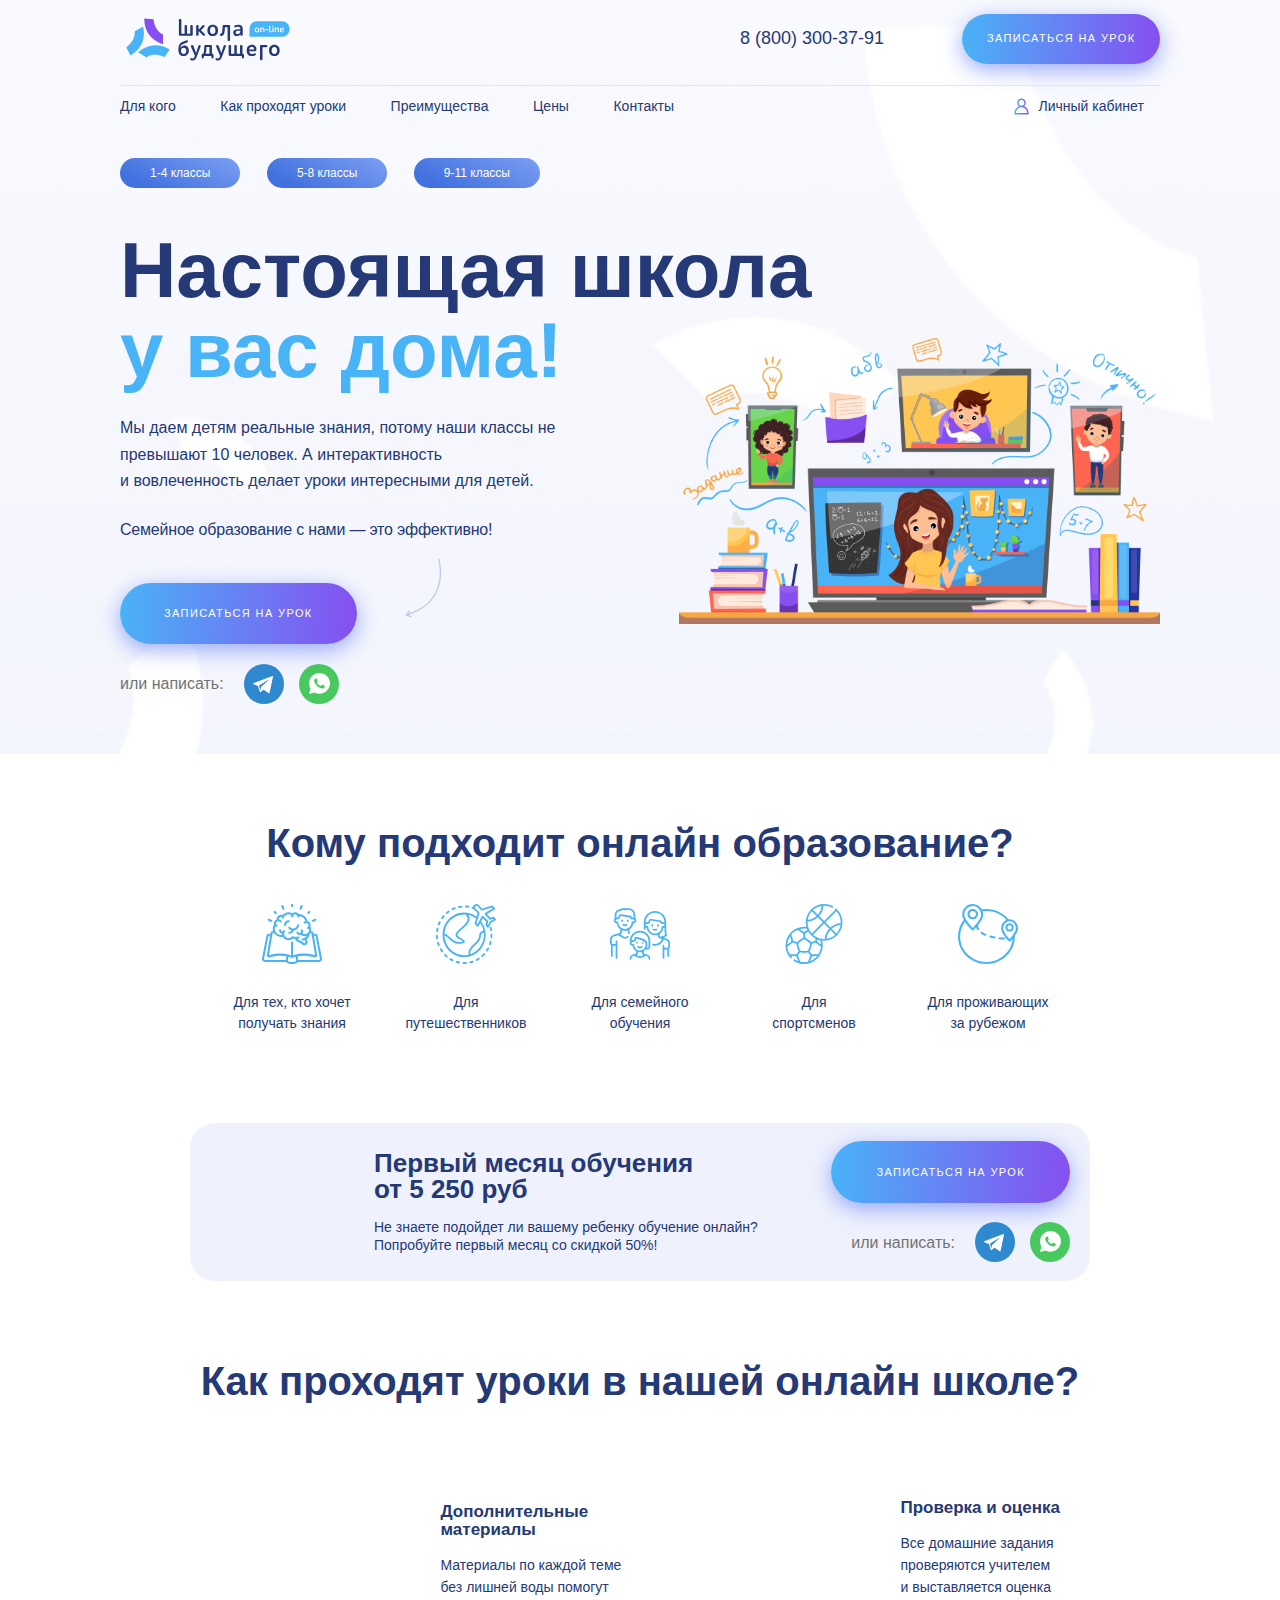
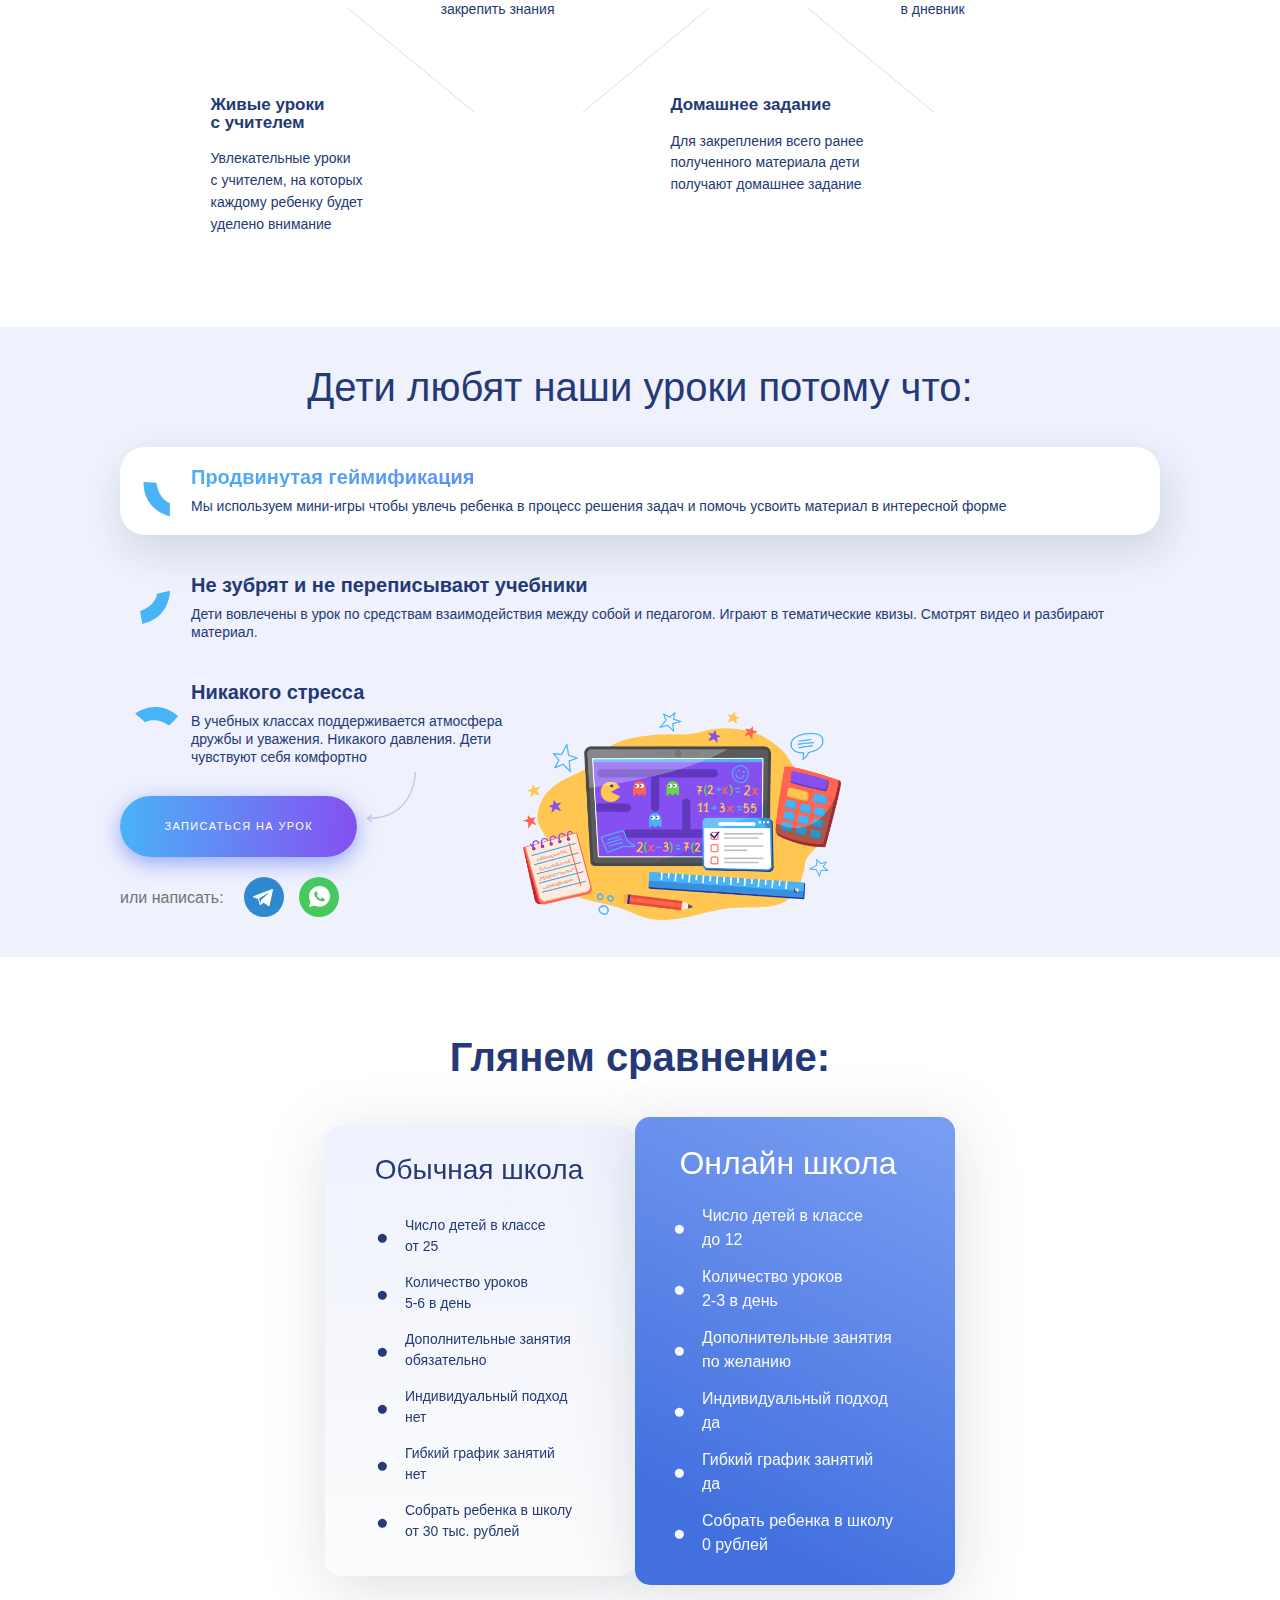
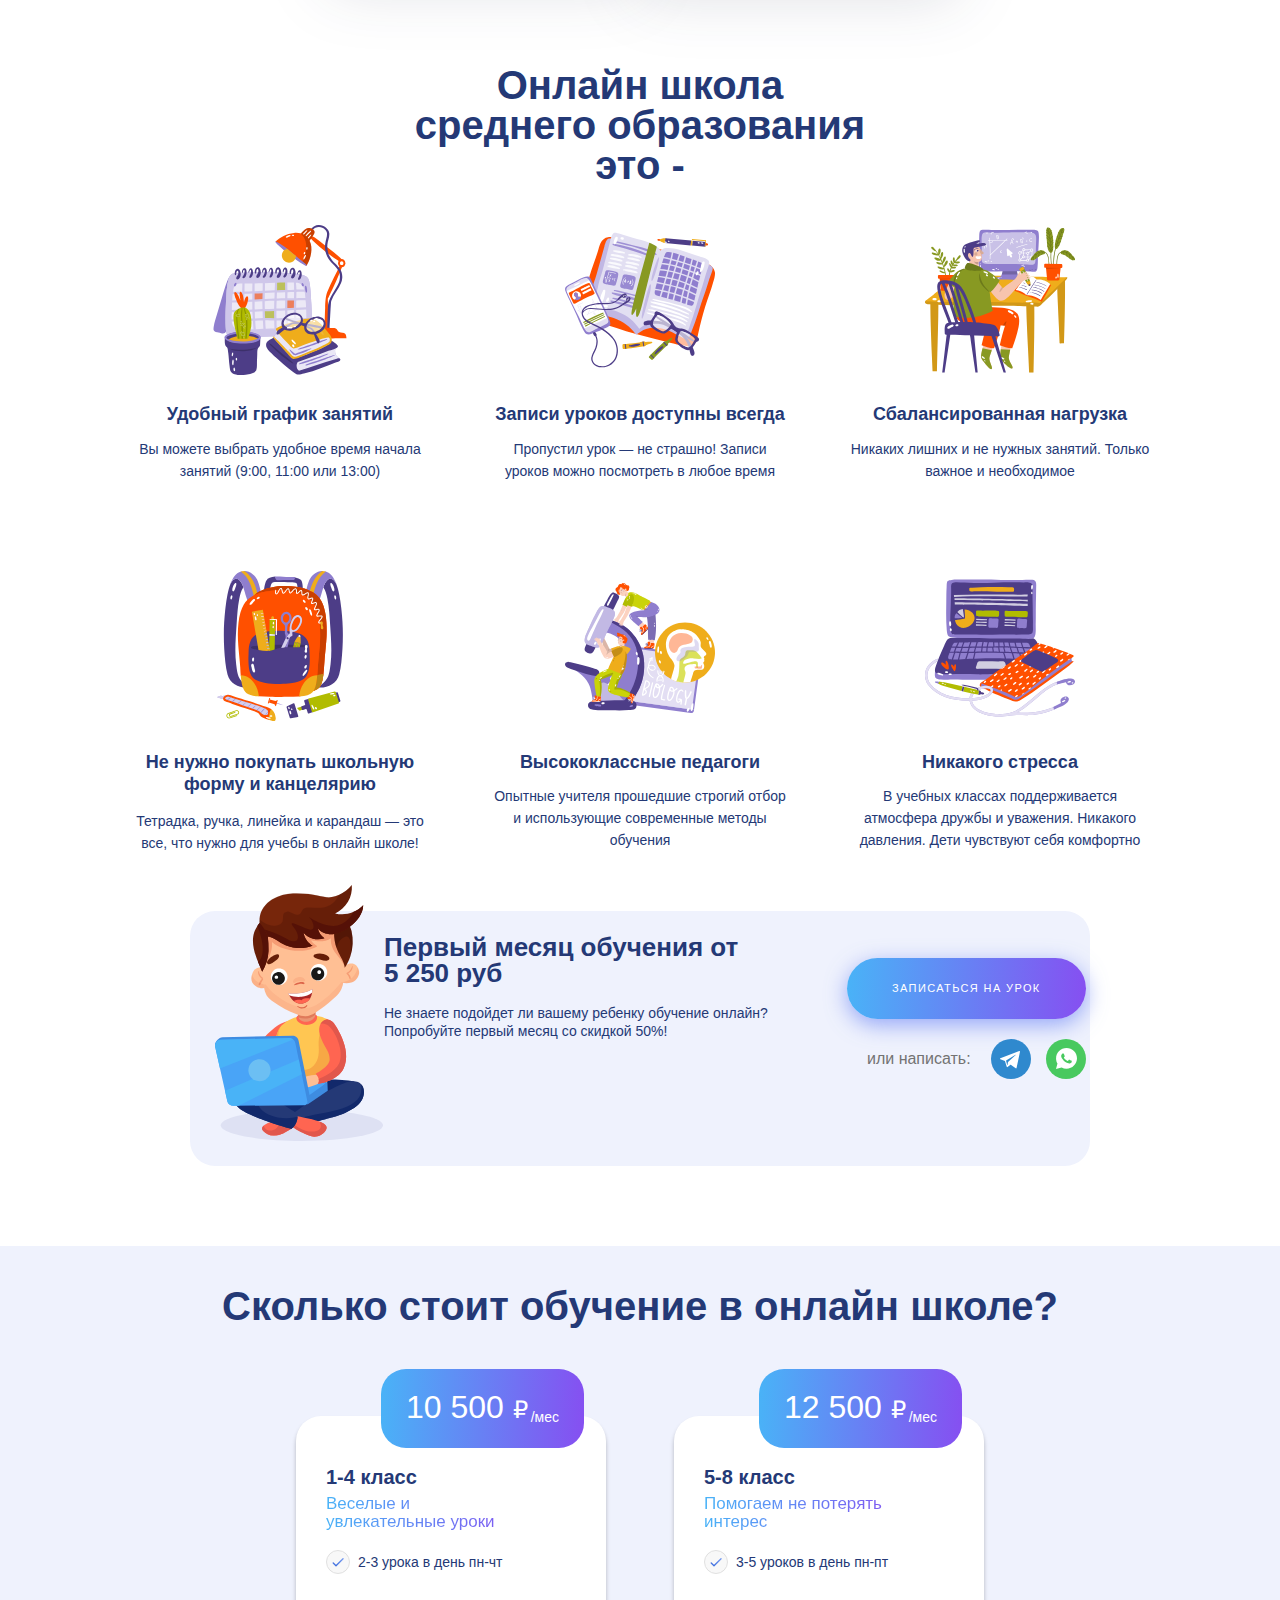
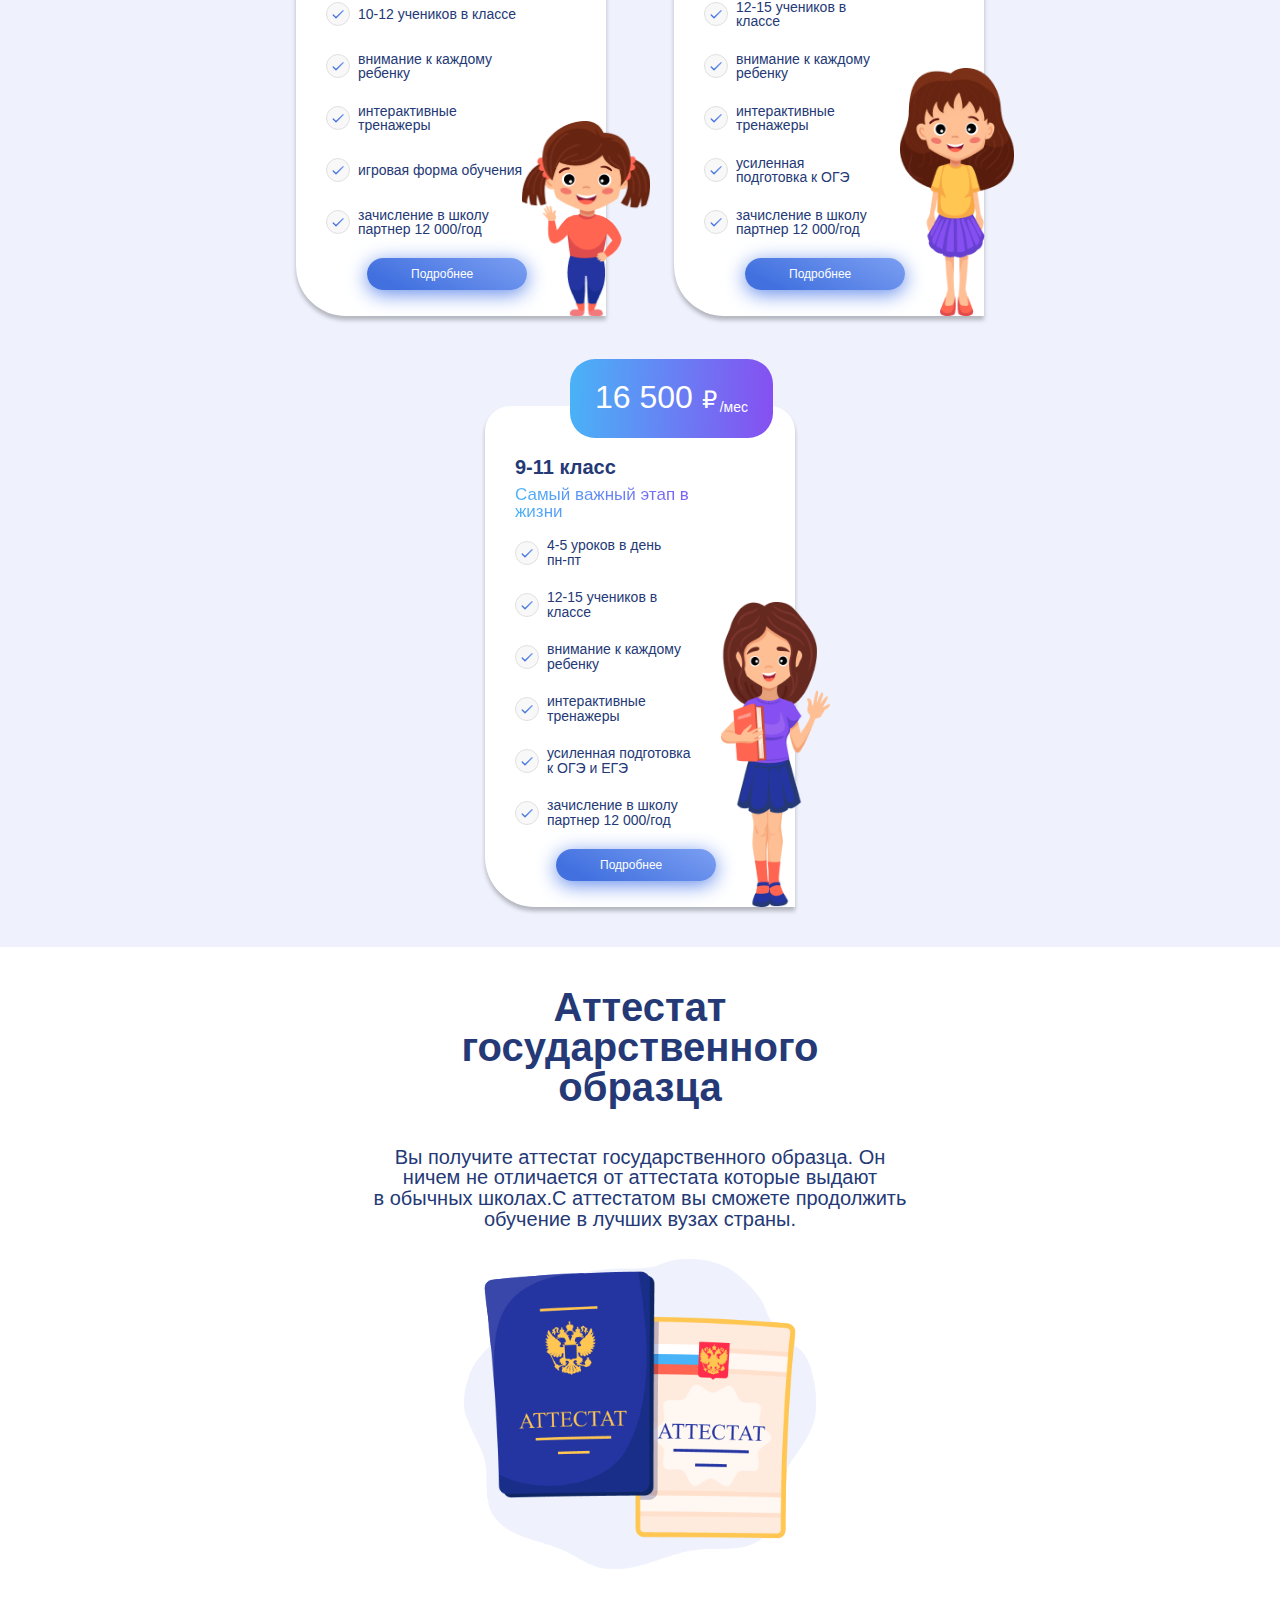
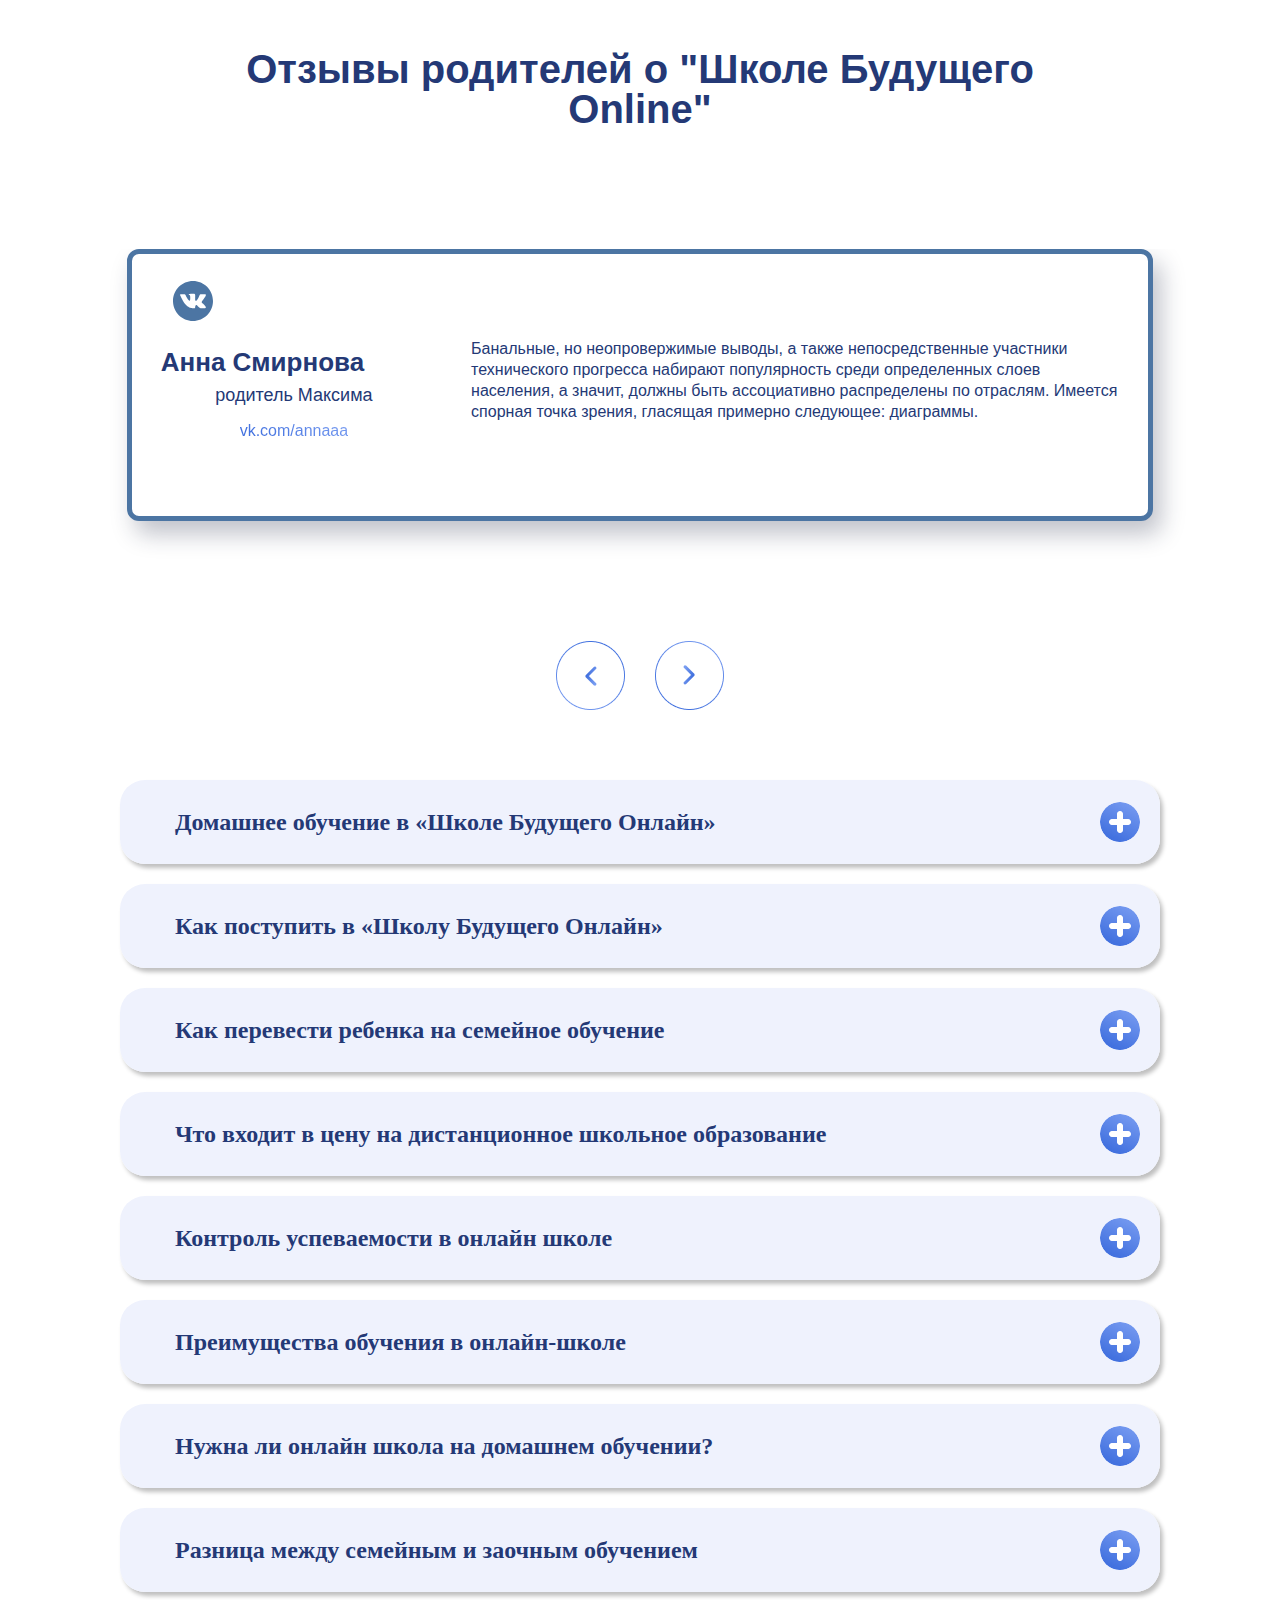
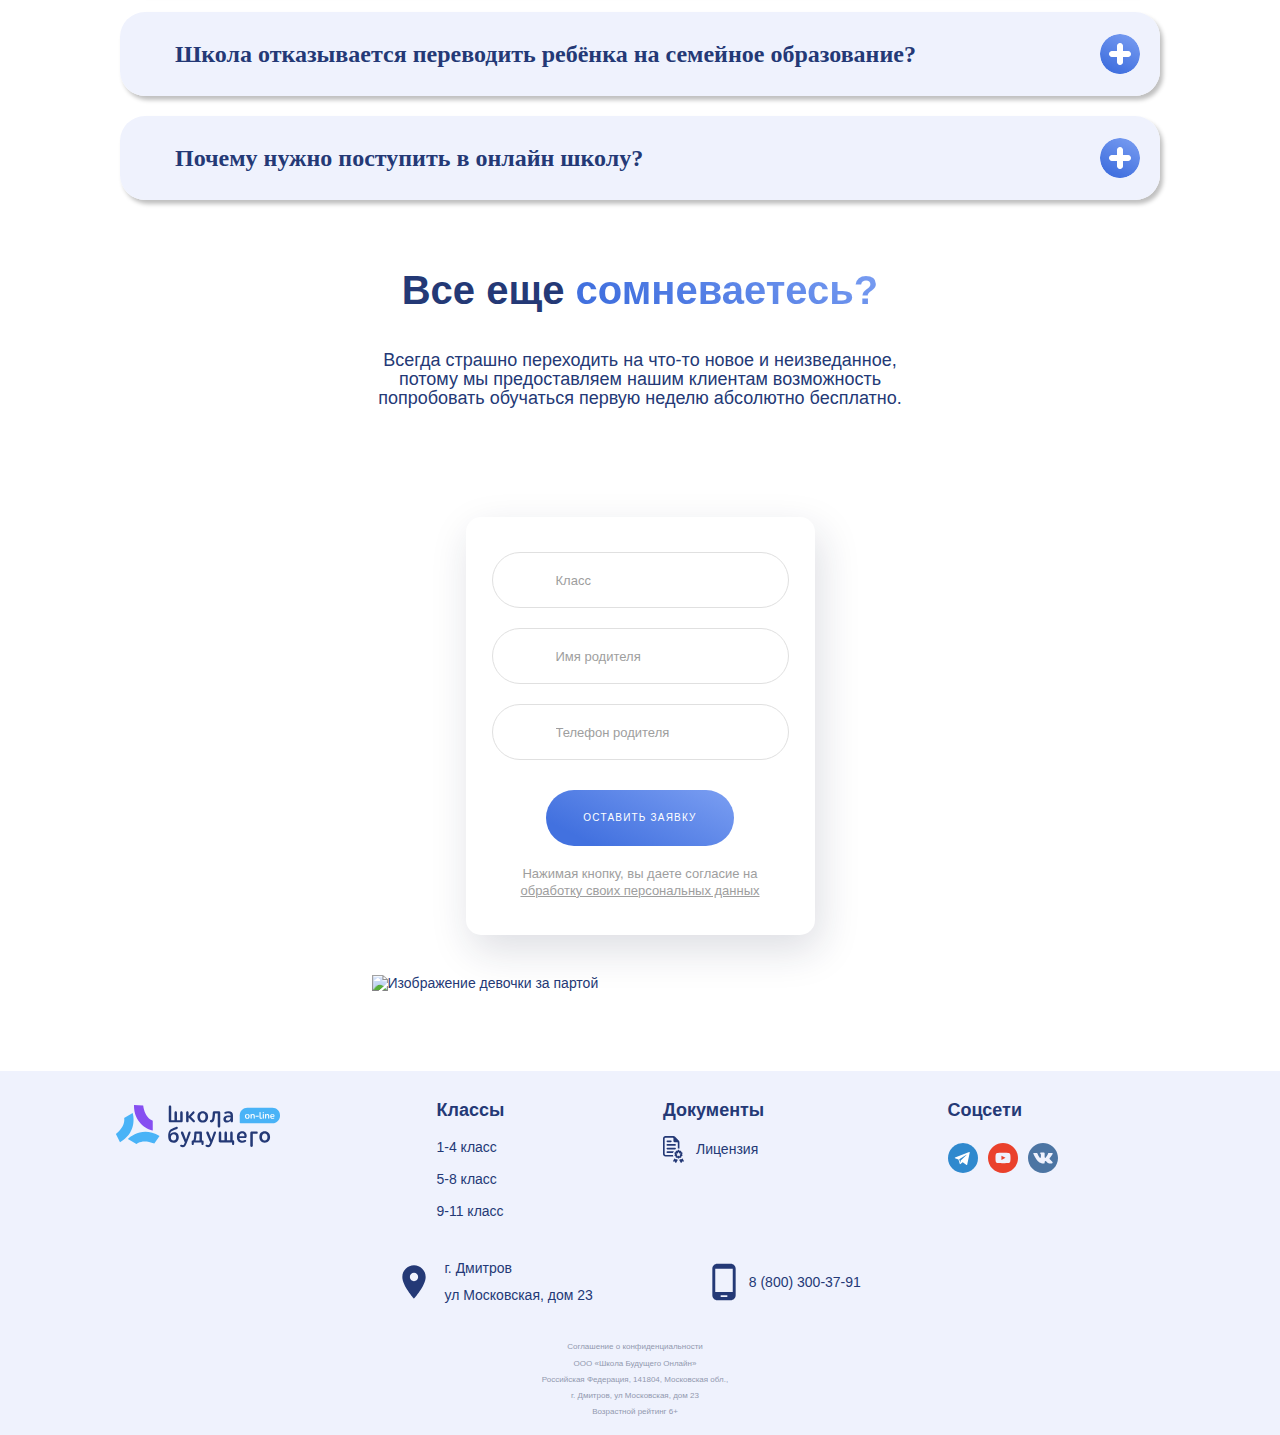
==== commit 0c8023a2: "24.03.2024 add section online-lessons. version 1000px" ====
--- a/index.html
+++ b/index.html
@@ -1,1277 +1,1114 @@
 <!DOCTYPE html>
 <html lang="ru">
-  <head>
-    <meta charset="UTF-8" />
-    <meta name="viewport" content="width=device-width, initial-scale=1.0" />
-    <meta http-equiv="X-UA-Compatible" content="IE=edge" />
-    <title>Школа будущего</title>
-    <link rel="stylesheet" href="styles/css/style.css" />
-  </head>
-
-  <body>
-    <header class="header">
-      <div class="center">
-        <div class="header__wrapper">
-          <div class="logo">
-            <a class="logo__link" href="index.html">
-              <img
-                class="logo__image"
-                src="images/header/logo.svg"
-                alt="Школьный логотип"
-              />
-            </a>
-          </div>
-          <div class="menu-wrp">
-            <nav class="menu">
-              <div class="mobile-menu">
-                <input id="menu-switch" type="checkbox" />
-                <label class="mobile-menu__burger" for="menu-switch">
-                  <span class="mobile-menu__burger-element"></span>
-                </label>
-                <div class="mobile-menu__wrapper">
-                  <div class="mobile-menu__box">
-                    <ul class="menu-list">
-                      <li class="menu-item">
-                        <a class="menu-link" href="!#"> Для кого </a>
-                      </li>
-                      <li class="menu-item">
-                        <a class="menu-link" href="!#"> Как проходят уроки </a>
-                      </li>
-                      <li class="menu-item">
-                        <a class="menu-link" href="!#"> Преимущества </a>
-                      </li>
-                      <li class="menu-item">
-                        <a class="menu-link" href="!#"> Цены </a>
-                      </li>
-                      <li class="menu-item">
-                        <a class="menu-link" href="!#"> Контакты </a>
-                      </li>
-                      <li class="menu-item menu-item-account">
-                        <a class="menu-link" href="!#"> Личный кабинет </a>
-                      </li>
-                      <li class="menu-item menu-item-tel">
-                        <a class="menu-link" href="tel:+88003003791">
-                          8 (800) 300-37-91
-                        </a>
-                      </li>
-                    </ul>
-                    <div class="menu-buttons-group">
-                      <ul class="buttons">
-                        <li class="buttons-item">
-                          <a class="button" href="!#"> 1-4 классы </a>
-                        </li>
-                        <li class="buttons-item">
-                          <a class="button" href="!#"> 5-8 классы </a>
-                        </li>
-                        <li class="buttons-item">
-                          <a class="button" href="!#"> 9-11 классы </a>
-                        </li>
-                      </ul>
-                    </div>
-                  </div>
-                </div>
-              </div>
-            </nav>
-          </div>
-          <div class="header__contacts">
-            <div class="menu-item menu-item-tel">
-              <a class="menu-link" href="tel:+88003003791">
-                8 (800) 300-37-91
-              </a>
-            </div>
-            <div class="sign-up-lesson__btn-wrp header__button-sign-up-wrp">
-              <a href="#" class="sign-up-lesson__btn header__button-sign-up"
-                >Записаться на урок</a
-              >
-            </div>
-          </div>
-        </div>
-        <div class="header__nav">
-          <ul class="header__nav-items">
-            <li class="header__nav-item">
-              <a class="menu-link" href="#!">Для кого</a>
-            </li>
-            <li class="header__nav-item">
-              <a class="menu-link" href="#!">Как проходят уроки</a>
-            </li>
-            <li class="header__nav-item">
-              <a class="menu-link" href="#!">Преимущества</a>
-            </li>
-            <li class="header__nav-item">
-              <a class="menu-link" href="#!">Цены</a>
-            </li>
-            <li class="header__nav-item">
-              <a class="menu-link" href="#!">Контакты</a>
-            </li>
-          </ul>
-          <div class="menu-item-account header__nav-cabinet">
-            <a class="menu-link" href="#!">Личный кабинет</a>
-          </div>
-
-          <div class="menu-buttons-group">
-            <ul class="buttons">
-              <li class="buttons-item">
-                <a class="button" href="!#"> 1-4 классы </a>
-              </li>
-              <li class="buttons-item">
-                <a class="button" href="!#"> 5-8 классы </a>
-              </li>
-              <li class="buttons-item">
-                <a class="button" href="!#"> 9-11 классы </a>
-              </li>
-            </ul>
-          </div>
-        </div>
-        <div class="header__banner">
-          <div class="header__banner-image-wrp">
-            <img
-              class="header__banner-image"
-              src="images/header/header-baner-ganeral.png"
-              alt="Картинка о школе"
-            />
-          </div>
-          <div class="header__banner-info">
-            <div class="header__banner-text-wrp">
-              <h1 class="header__banner-title">
-                Настоящая школа<br />
-                <span class="color-blue">у&nbsp;вас дома!</span>
-              </h1>
-              <p class="header__banner-txt">
-                Мы&nbsp;даем детям реальные знания, потому наши классы не
-                превышают&nbsp;10&nbsp;человек. А&nbsp;интерактивность
-                и&nbsp;вовлеченность делает уроки интересными для детей.
-              </p>
-              <p class="header__banner-txt header__banner-txt_bold">
-                Семейное образование с&nbsp;нами&nbsp;&mdash; это эффективно!
-              </p>
-            </div>
-          </div>
-          <div class="sign-up-lesson">
-            <div class="sign-up-lesson__btn-wrp">
-              <a class="sign-up-lesson__btn" href="!#">Записаться на урок</a>
-            </div>
-            <div class="contact-us">
-              <span class="contact-us__txt">или написать:</span>
-              <div class="contact-us__icons-wrapper">
-                <a
-                  class="contact-us__telegramm"
-                  style="
+
+<head>
+	<meta charset="UTF-8" />
+	<meta name="viewport" content="width=device-width, initial-scale=1.0" />
+	<meta http-equiv="X-UA-Compatible" content="IE=edge" />
+	<title>Школа будущего</title>
+	<link rel="stylesheet" href="styles/css/style.css" />
+</head>
+
+<body>
+	<header class="header">
+		<div class="center">
+			<div class="header__wrapper">
+				<div class="logo">
+					<a class="logo__link" href="index.html">
+						<img class="logo__image" src="images/header/logo.svg" alt="Школьный логотип" />
+					</a>
+				</div>
+				<div class="menu-wrp">
+					<nav class="menu">
+						<div class="mobile-menu">
+							<input id="menu-switch" type="checkbox" />
+							<label class="mobile-menu__burger" for="menu-switch">
+								<span class="mobile-menu__burger-element"></span>
+							</label>
+							<div class="mobile-menu__wrapper">
+								<div class="mobile-menu__box">
+									<ul class="menu-list">
+										<li class="menu-item">
+											<a class="menu-link" href="!#"> Для кого </a>
+										</li>
+										<li class="menu-item">
+											<a class="menu-link" href="!#"> Как проходят уроки </a>
+										</li>
+										<li class="menu-item">
+											<a class="menu-link" href="!#"> Преимущества </a>
+										</li>
+										<li class="menu-item">
+											<a class="menu-link" href="!#"> Цены </a>
+										</li>
+										<li class="menu-item">
+											<a class="menu-link" href="!#"> Контакты </a>
+										</li>
+										<li class="menu-item menu-item-account">
+											<a class="menu-link" href="!#"> Личный кабинет </a>
+										</li>
+										<li class="menu-item menu-item-tel">
+											<a class="menu-link" href="tel:+88003003791">
+												8 (800) 300-37-91
+											</a>
+										</li>
+									</ul>
+									<div class="menu-buttons-group">
+										<ul class="buttons">
+											<li class="buttons-item">
+												<a class="button" href="!#"> 1-4 классы </a>
+											</li>
+											<li class="buttons-item">
+												<a class="button" href="!#"> 5-8 классы </a>
+											</li>
+											<li class="buttons-item">
+												<a class="button" href="!#"> 9-11 классы </a>
+											</li>
+										</ul>
+									</div>
+								</div>
+							</div>
+						</div>
+					</nav>
+				</div>
+				<div class="header__contacts">
+					<div class="menu-item menu-item-tel">
+						<a class="menu-link" href="tel:+88003003791">
+							8 (800) 300-37-91
+						</a>
+					</div>
+					<div class="sign-up-lesson__btn-wrp header__button-sign-up-wrp">
+						<a href="#" class="sign-up-lesson__btn header__button-sign-up">Записаться на урок</a>
+					</div>
+				</div>
+			</div>
+			<div class="header__nav">
+				<ul class="header__nav-items">
+					<li class="header__nav-item">
+						<a class="menu-link" href="#!">Для кого</a>
+					</li>
+					<li class="header__nav-item">
+						<a class="menu-link" href="#!">Как проходят уроки</a>
+					</li>
+					<li class="header__nav-item">
+						<a class="menu-link" href="#!">Преимущества</a>
+					</li>
+					<li class="header__nav-item">
+						<a class="menu-link" href="#!">Цены</a>
+					</li>
+					<li class="header__nav-item">
+						<a class="menu-link" href="#!">Контакты</a>
+					</li>
+				</ul>
+				<div class="menu-item-account header__nav-cabinet">
+					<a class="menu-link" href="#!">Личный кабинет</a>
+				</div>
+
+				<div class="menu-buttons-group">
+					<ul class="buttons">
+						<li class="buttons-item">
+							<a class="button" href="!#"> 1-4 классы </a>
+						</li>
+						<li class="buttons-item">
+							<a class="button" href="!#"> 5-8 классы </a>
+						</li>
+						<li class="buttons-item">
+							<a class="button" href="!#"> 9-11 классы </a>
+						</li>
+					</ul>
+				</div>
+			</div>
+			<div class="header__banner">
+				<div class="header__banner-image-wrp">
+					<img class="header__banner-image" src="images/header/header-baner-ganeral.png" alt="Картинка о школе" />
+				</div>
+				<div class="header__banner-info">
+					<div class="header__banner-text-wrp">
+						<h1 class="header__banner-title">
+							Настоящая школа<br />
+							<span class="color-blue">у&nbsp;вас дома!</span>
+						</h1>
+						<p class="header__banner-txt">
+							Мы&nbsp;даем детям реальные знания, потому наши классы не
+							превышают&nbsp;10&nbsp;человек. А&nbsp;интерактивность
+							и&nbsp;вовлеченность делает уроки интересными для детей.
+						</p>
+						<p class="header__banner-txt header__banner-txt_bold">
+							Семейное образование с&nbsp;нами&nbsp;&mdash; это эффективно!
+						</p>
+					</div>
+				</div>
+				<div class="sign-up-lesson">
+					<div class="sign-up-lesson__btn-wrp">
+						<a class="sign-up-lesson__btn" href="!#">Записаться на урок</a>
+					</div>
+					<div class="contact-us">
+						<span class="contact-us__txt">или написать:</span>
+						<div class="contact-us__icons-wrapper">
+							<a class="contact-us__telegramm" style="
                     background-image: url(./images/icon/telegramm-icon.svg);
-                  "
-                  href="https://web.telegram.org/k/"
-                  target="_blank"
-                ></a>
-                <a
-                  class="contact-us__whatsapp"
-                  style="background-image: url(./images/icon/watsapp-icon.svg)"
-                  href="https://www.whatsapp.com/?lang=ru_RU"
-                  target="_blank"
-                ></a>
-              </div>
-            </div>
-          </div>
-        </div>
-      </div>
-    </header>
-
-    <main>
-      <section class="online-learning">
-        <div class="center">
-          <div class="online-learning__info-wrapper">
-            <h2 class="online-learning__title">
-              Кому подходит онлайн образование?
-            </h2>
-            <div class="online-learning__list-wrapper">
-              <ul class="online-learning__list">
-                <li class="online-learning__item">
-                  Для тех, кто хочет получать знания
-                </li>
-                <li class="online-learning__item">Для путешественников</li>
-                <li class="online-learning__item">Для семейного обучения</li>
-                <li class="online-learning__item">Для<br />спортсменов</li>
-                <li class="online-learning__item">
-                  Для проживающих за&nbsp;рубежом
-                </li>
-              </ul>
-            </div>
-          </div>
-          <div class="promotion">
-            <div class="promotion__wrapper">
-              <div class="promotion__description-wrapper">
-                <h3 class="promotion__title">
-                  Первый месяц обучения от&nbsp;5&nbsp;250&nbsp;руб
-                </h3>
-                <p class="promotion__text">
-                  Не&nbsp;знаете подойдет&nbsp;ли вашему ребенку обучение
-                  онлайн? Попробуйте первый месяц со скидкой&nbsp;50%!
-                </p>
-              </div>
-              <div
-                class="promotion__image-wrapper"
-                style="
+                  " href="https://web.telegram.org/k/" target="_blank"></a>
+							<a class="contact-us__whatsapp" style="background-image: url(./images/icon/watsapp-icon.svg)"
+								href="https://www.whatsapp.com/?lang=ru_RU" target="_blank"></a>
+						</div>
+					</div>
+				</div>
+			</div>
+		</div>
+	</header>
+
+	<main>
+		<section class="online-learning">
+			<div class="center">
+				<div class="online-learning__info-wrapper">
+					<h2 class="online-learning__title">
+						Кому подходит онлайн образование?
+					</h2>
+					<div class="online-learning__list-wrapper">
+						<ul class="online-learning__list">
+							<li class="online-learning__item">
+								Для тех, кто хочет получать знания
+							</li>
+							<li class="online-learning__item">Для путешественников</li>
+							<li class="online-learning__item">Для семейного обучения</li>
+							<li class="online-learning__item">Для<br />спортсменов</li>
+							<li class="online-learning__item">
+								Для проживающих за&nbsp;рубежом
+							</li>
+						</ul>
+					</div>
+				</div>
+				<div class="promotion">
+					<div class="promotion__wrapper">
+						<div class="promotion__description-wrapper">
+							<h3 class="promotion__title">
+								Первый месяц обучения от&nbsp;5&nbsp;250&nbsp;руб
+							</h3>
+							<p class="promotion__text">
+								Не&nbsp;знаете подойдет&nbsp;ли вашему ребенку обучение
+								онлайн? Попробуйте первый месяц со скидкой&nbsp;50%!
+							</p>
+						</div>
+						<div class="promotion__image-wrapper" style="
                   background-image: url(./images/online-learnig/promotion-girl.svg);
-                "
-              ></div>
-              <div class="sign-up-lesson">
-                <div class="sign-up-lesson__btn-wrp">
-                  <a class="sign-up-lesson__btn" href="!#"
-                    >Записаться&nbsp;на&nbsp;урок</a
-                  >
-                </div>
-                <div class="contact-us">
-                  <span class="contact-us__txt">или написать:</span>
-                  <div class="contact-us__icons-wrapper">
-                    <a
-                      class="contact-us__telegramm"
-                      style="
+                "></div>
+						<div class="sign-up-lesson">
+							<div class="sign-up-lesson__btn-wrp">
+								<a class="sign-up-lesson__btn" href="!#">Записаться&nbsp;на&nbsp;урок</a>
+							</div>
+							<div class="contact-us">
+								<span class="contact-us__txt">или написать:</span>
+								<div class="contact-us__icons-wrapper">
+									<a class="contact-us__telegramm" style="
                         background-image: url(./images/icon/telegramm-icon.svg);
-                      "
-                      href="https://web.telegram.org/k/"
-                      target="_blank"
-                    ></a>
-                    <a
-                      class="contact-us__whatsapp"
-                      style="
+                      " href="https://web.telegram.org/k/" target="_blank"></a>
+									<a class="contact-us__whatsapp" style="
                         background-image: url(./images/icon/watsapp-icon.svg);
-                      "
-                      href="https://www.whatsapp.com/?lang=ru_RU"
-                      target="_blank"
-                    ></a>
-                  </div>
-                </div>
-              </div>
-            </div>
-          </div>
-        </div>
-      </section>
-
-      <section class="online-lessons">
-        <div class="center">
-          <h2 class="online-lessons__title">
-            Как проходят уроки в нашей онлайн школе?
-          </h2>
-          <div class="online-lessons__info">
-            <ul class="online-lessons__list">
-              <li class="online-lessons__item">
-                <div
-                  class="online-lessons__img"
-                  style="background-image: url(./images/online-lesson/img1.png)"
-                ></div>
-                <h3 class="online-lessons__item-title">
-                  Живые уроки с учителем
-                </h3>
-                <p>
-                  Увлекательные уроки с&nbsp;учителем, на&nbsp;которых каждому
-                  ребенку будет уделено внимание
-                </p>
-              </li>
-              <li class="online-lessons__item">
-                <div
-                  class="online-lessons__img"
-                  style="background-image: url(./images/online-lesson/img2.png)"
-                ></div>
-                <h3 class="online-lessons__item-title">
-                  Дополнительные материалы
-                </h3>
-                <p class="online-lessons__item-text">
-                  Материалы по&nbsp;каждой теме без лишней воды помогут
-                  закрепить знания
-                </p>
-              </li>
-              <li class="online-lessons__item">
-                <div
-                  class="online-lessons__img"
-                  style="background-image: url(./images/online-lesson/img3.png)"
-                ></div>
-                <h3 class="online-lessons__item-title">Домашнее задание</h3>
-                <p class="online-lessons__item-text">
-                  Для закрепления всего ранее полученного материала дети
-                  получают домашнее задание
-                </p>
-              </li>
-              <li class="online-lessons__item">
-                <div
-                  class="online-lessons__img"
-                  style="background-image: url(./images/online-lesson/img4.png)"
-                ></div>
-                <h3 class="online-lessons__item-title">Проверка и оценка</h3>
-                <p class="online-lessons__item-text">
-                  Все домашние задания проверяются учителем и&nbsp;выставляется
-                  оценка в&nbsp;дневник
-                </p>
-              </li>
-            </ul>
-          </div>
-        </div>
-      </section>
-
-      <section class="lesson-advantages">
-        <div class="center">
-          <h2 class="lesson-advantages__title">
-            Дети любят наши уроки потому что:
-          </h2>
-          <div class="lesson-advantages__wrapper">
-            <div class="lesson-advantages__cards-wrapper">
-              <div class="lesson-advantages__card">
-                <h3 class="lesson-advantages__name">
-                  Продвинутая геймификация
-                </h3>
-                <p class="lesson-advantages__text">
-                  Мы&nbsp;используем мини-игры чтобы увлечь ребенка
-                  в&nbsp;процесс решения задач и&nbsp;помочь усвоить материал
-                  в&nbsp;интересной форме
-                </p>
-              </div>
-              <div
-                class="lesson-advantages__image"
-                style="
+                      " href="https://www.whatsapp.com/?lang=ru_RU" target="_blank"></a>
+								</div>
+							</div>
+						</div>
+					</div>
+				</div>
+			</div>
+		</section>
+
+		<section class="online-lessons">
+			<div class="center">
+				<h2 class="online-lessons__title">
+					Как проходят уроки в нашей онлайн школе?
+				</h2>
+				<div class="online-lessons__info">
+					<ul class="online-lessons__list">
+						<li class="online-lessons__item">
+							<div class="online-lessons__img" style="background-image: url(./images/online-lesson/img1.png)"></div>
+							<div class="online-lessons__item-description">
+								<h3 class="online-lessons__item-name">
+									Живые уроки с&nbsp;учителем
+								</h3>
+								<p class="online-lessons__item-text">
+									Увлекательные уроки с&nbsp;учителем, на&nbsp;которых каждому
+									ребенку будет уделено внимание
+								</p>
+							</div>
+						</li>
+						<li class=" online-lessons__item">
+							<div class="online-lessons__img" style="background-image: url(./images/online-lesson/img2.png)"></div>
+							<div class="online-lessons__item-description">
+								<h3 class="online-lessons__item-name">
+									Дополнительные материалы
+								</h3>
+								<p class="online-lessons__item-text">
+									Материалы по&nbsp;каждой теме без лишней воды помогут
+									закрепить знания
+								</p>
+							</div>
+						</li>
+						<li class="online-lessons__item">
+							<div class="online-lessons__img" style="background-image: url(./images/online-lesson/img3.png)"></div>
+							<div class="online-lessons__item-description">
+								<h3 class="online-lessons__item-name">Домашнее задание</h3>
+								<p class="online-lessons__item-text">
+									Для закрепления всего ранее полученного материала дети
+									получают домашнее задание
+								</p>
+							</div>
+						</li>
+						<li class="online-lessons__item">
+							<div class="online-lessons__img" style="background-image: url(./images/online-lesson/img4.png)"></div>
+							<div class="online-lessons__item-description">
+								<h3 class="online-lessons__item-name">Проверка и оценка</h3>
+								<p class="online-lessons__item-text">
+									Все домашние задания проверяются учителем и&nbsp;выставляется
+									оценка в&nbsp;дневник
+								</p>
+							</div>
+						</li>
+					</ul>
+				</div>
+			</div>
+		</section>
+
+		<section class="lesson-advantages">
+			<div class="center">
+				<h2 class="lesson-advantages__title">
+					Дети любят наши уроки потому что:
+				</h2>
+				<div class="lesson-advantages__wrapper">
+					<div class="lesson-advantages__cards-wrapper">
+						<div class="lesson-advantages__card">
+							<h3 class="lesson-advantages__name">
+								Продвинутая геймификация
+							</h3>
+							<p class="lesson-advantages__text">
+								Мы&nbsp;используем мини-игры чтобы увлечь ребенка
+								в&nbsp;процесс решения задач и&nbsp;помочь усвоить материал
+								в&nbsp;интересной форме
+							</p>
+						</div>
+						<div class="lesson-advantages__image" style="
                   background-image: url(./images/lesson-advantages/card-image.png);
-                "
-              ></div>
-              <div class="lesson-advantages__card">
-                <h3 class="lesson-advantages__name">
-                  Не зубрят и не переписывают учебники
-                </h3>
-                <p class="lesson-advantages__text">
-                  Дети вовлечены в&nbsp;урок по&nbsp;средствам взаимодействия
-                  между собой и&nbsp;педагогом. Играют в&nbsp;тематические
-                  квизы. Смотрят видео и&nbsp;разбирают материал.
-                </p>
-              </div>
-              <div class="lesson-advantages__card">
-                <h3 class="lesson-advantages__name">Никакого стресса</h3>
-                <p class="lesson-advantages__text">
-                  В&nbsp;учебных классах поддерживается атмосфера дружбы
-                  и&nbsp;уважения. Никакого давления. Дети чувствуют себя
-                  комфортно
-                </p>
-              </div>
-            </div>
-            <div class="sign-up-lesson">
-              <div class="sign-up-lesson__btn-wrp">
-                <a class="sign-up-lesson__btn" href="!#"
-                  >Записаться&nbsp;на&nbsp;урок</a
-                >
-              </div>
-              <div class="contact-us">
-                <span class="contact-us__txt">или написать:</span>
-                <div class="contact-us__icons-wrapper">
-                  <a
-                    class="contact-us__telegramm"
-                    style="
+                "></div>
+						<div class="lesson-advantages__card">
+							<h3 class="lesson-advantages__name">
+								Не зубрят и не переписывают учебники
+							</h3>
+							<p class="lesson-advantages__text">
+								Дети вовлечены в&nbsp;урок по&nbsp;средствам взаимодействия
+								между собой и&nbsp;педагогом. Играют в&nbsp;тематические
+								квизы. Смотрят видео и&nbsp;разбирают материал.
+							</p>
+						</div>
+						<div class="lesson-advantages__card">
+							<h3 class="lesson-advantages__name">Никакого стресса</h3>
+							<p class="lesson-advantages__text">
+								В&nbsp;учебных классах поддерживается атмосфера дружбы
+								и&nbsp;уважения. Никакого давления. Дети чувствуют себя
+								комфортно
+							</p>
+						</div>
+					</div>
+					<div class="sign-up-lesson">
+						<div class="sign-up-lesson__btn-wrp">
+							<a class="sign-up-lesson__btn" href="!#">Записаться&nbsp;на&nbsp;урок</a>
+						</div>
+						<div class="contact-us">
+							<span class="contact-us__txt">или написать:</span>
+							<div class="contact-us__icons-wrapper">
+								<a class="contact-us__telegramm" style="
                       background-image: url(./images/icon/telegramm-icon.svg);
-                    "
-                    href="https://web.telegram.org/k/"
-                    target="_blank"
-                  ></a>
-                  <a
-                    class="contact-us__whatsapp"
-                    style="
+                    " href="https://web.telegram.org/k/" target="_blank"></a>
+								<a class="contact-us__whatsapp" style="
                       background-image: url(./images/icon/watsapp-icon.svg);
-                    "
-                    href="https://www.whatsapp.com/?lang=ru_RU"
-                    target="_blank"
-                  ></a>
-                </div>
-              </div>
-            </div>
-          </div>
-        </div>
-      </section>
-
-      <section class="compare-schools">
-        <div class="center">
-          <h2 class="compare-schools__title">Глянем сравнение:</h2>
-          <div class="compare-schools__wrp">
-            <div class="about-schools">
-              <h3 class="about-schools__title">Обычная школа</h3>
-              <ul class="about-schools__list">
-                <li class="about-schools__item">
-                  Число детей в классе <span>от&nbsp;25</span>
-                </li>
-                <li class="about-schools__item">
-                  Количество уроков<span>5-6&nbsp;в&nbsp;день</span>
-                </li>
-                <li class="about-schools__item">
-                  Дополнительные занятия <span>обязательно</span>
-                </li>
-                <li class="about-schools__item">
-                  Индивидуальный подход <span>нет</span>
-                </li>
-                <li class="about-schools__item">
-                  Гибкий график занятий <span>нет</span>
-                </li>
-                <li class="about-schools__item">
-                  Собрать ребенка в школу <span>от 30 тыс. рублей</span>
-                </li>
-              </ul>
-            </div>
-            <div class="about-schools about-schools--online">
-              <h3 class="about-schools__title">Онлайн школа</h3>
-              <ul class="about-schools__list">
-                <li class="about-schools__item">
-                  Число детей в классе <span>до&nbsp;12</span>
-                </li>
-                <li class="about-schools__item">
-                  Количество уроков<span>2-3&nbsp;в день</span>
-                </li>
-                <li class="about-schools__item">
-                  Дополнительные занятия <span>по желанию</span>
-                </li>
-                <li class="about-schools__item">
-                  Индивидуальный подход <span>да&nbsp;</span>
-                </li>
-                <li class="about-schools__item">
-                  Гибкий график занятий <span>да&nbsp;</span>
-                </li>
-                <li class="about-schools__item">
-                  Собрать ребенка в школу <span>0 рублей</span>
-                </li>
-              </ul>
-            </div>
-          </div>
-        </div>
-      </section>
-
-      <section class="advantages-school">
-        <div class="center">
-          <h2 class="advantages-school__title">
-            Онлайн школа среднего&nbsp;образования это -
-          </h2>
-          <ul class="advantages-school__list">
-            <li class="advantages-school__item">
-              <div
-                class="advantages-school__image"
-                style="
+                    " href="https://www.whatsapp.com/?lang=ru_RU" target="_blank"></a>
+							</div>
+						</div>
+					</div>
+				</div>
+			</div>
+		</section>
+
+		<section class="compare-schools">
+			<div class="center">
+				<h2 class="compare-schools__title">Глянем сравнение:</h2>
+				<div class="compare-schools__wrp">
+					<div class="about-schools">
+						<h3 class="about-schools__title">Обычная школа</h3>
+						<ul class="about-schools__list">
+							<li class="about-schools__item">
+								Число детей в классе <span>от&nbsp;25</span>
+							</li>
+							<li class="about-schools__item">
+								Количество уроков<span>5-6&nbsp;в&nbsp;день</span>
+							</li>
+							<li class="about-schools__item">
+								Дополнительные занятия <span>обязательно</span>
+							</li>
+							<li class="about-schools__item">
+								Индивидуальный подход <span>нет</span>
+							</li>
+							<li class="about-schools__item">
+								Гибкий график занятий <span>нет</span>
+							</li>
+							<li class="about-schools__item">
+								Собрать ребенка в школу <span>от 30 тыс. рублей</span>
+							</li>
+						</ul>
+					</div>
+					<div class="about-schools about-schools--online">
+						<h3 class="about-schools__title">Онлайн школа</h3>
+						<ul class="about-schools__list">
+							<li class="about-schools__item">
+								Число детей в классе <span>до&nbsp;12</span>
+							</li>
+							<li class="about-schools__item">
+								Количество уроков<span>2-3&nbsp;в день</span>
+							</li>
+							<li class="about-schools__item">
+								Дополнительные занятия <span>по желанию</span>
+							</li>
+							<li class="about-schools__item">
+								Индивидуальный подход <span>да&nbsp;</span>
+							</li>
+							<li class="about-schools__item">
+								Гибкий график занятий <span>да&nbsp;</span>
+							</li>
+							<li class="about-schools__item">
+								Собрать ребенка в школу <span>0 рублей</span>
+							</li>
+						</ul>
+					</div>
+				</div>
+			</div>
+		</section>
+
+		<section class="advantages-school">
+			<div class="center">
+				<h2 class="advantages-school__title">
+					Онлайн школа среднего&nbsp;образования это -
+				</h2>
+				<ul class="advantages-school__list">
+					<li class="advantages-school__item">
+						<div class="advantages-school__image" style="
                   background-image: url(./images/advantages-school/img1.svg);
-                "
-              ></div>
-              <h3 class="advantages-school__subtitle">
-                Удобный график занятий
-              </h3>
-              <p class="advantages-school__txt">
-                Вы можете выбрать удобное время начала занятий (9:00, 11:00 или
-                13:00)
-              </p>
-            </li>
-            <li class="advantages-school__item">
-              <div
-                class="advantages-school__image"
-                style="
+                "></div>
+						<h3 class="advantages-school__subtitle">
+							Удобный график занятий
+						</h3>
+						<p class="advantages-school__txt">
+							Вы можете выбрать удобное время начала занятий (9:00, 11:00 или
+							13:00)
+						</p>
+					</li>
+					<li class="advantages-school__item">
+						<div class="advantages-school__image" style="
                   background-image: url(./images/advantages-school/img2.svg);
-                "
-              ></div>
-              <h3 class="advantages-school__subtitle">
-                Записи уроков доступны всегда
-              </h3>
-              <p class="advantages-school__txt">
-                Пропустил урок&nbsp;&mdash; не&nbsp;страшно! Записи уроков можно
-                посмотреть в&nbsp;любое время
-              </p>
-            </li>
-            <li class="advantages-school__item">
-              <div
-                class="advantages-school__image"
-                style="
+                "></div>
+						<h3 class="advantages-school__subtitle">
+							Записи уроков доступны всегда
+						</h3>
+						<p class="advantages-school__txt">
+							Пропустил урок&nbsp;&mdash; не&nbsp;страшно! Записи уроков можно
+							посмотреть в&nbsp;любое время
+						</p>
+					</li>
+					<li class="advantages-school__item">
+						<div class="advantages-school__image" style="
                   background-image: url(./images/advantages-school/img3.svg);
-                "
-              ></div>
-              <h3 class="advantages-school__subtitle">
-                Сбалансированная нагрузка
-              </h3>
-              <p class="advantages-school__txt">
-                Никаких лишних и&nbsp;не&nbsp;нужных занятий. Только важное
-                и&nbsp;необходимое
-              </p>
-            </li>
-            <li class="advantages-school__item">
-              <div
-                class="advantages-school__image"
-                style="
+                "></div>
+						<h3 class="advantages-school__subtitle">
+							Сбалансированная нагрузка
+						</h3>
+						<p class="advantages-school__txt">
+							Никаких лишних и&nbsp;не&nbsp;нужных занятий. Только важное
+							и&nbsp;необходимое
+						</p>
+					</li>
+					<li class="advantages-school__item">
+						<div class="advantages-school__image" style="
                   background-image: url(./images/advantages-school/img4.svg);
-                "
-              ></div>
-              <h3 class="advantages-school__subtitle">
-                Не&nbsp;нужно покупать школьную форму и&nbsp;канцелярию
-              </h3>
-              <p class="advantages-school__txt">
-                Тетрадка, ручка, линейка и&nbsp;карандаш&nbsp;&mdash; это все,
-                что нужно для учебы в&nbsp;онлайн школе!
-              </p>
-            </li>
-            <li class="advantages-school__item">
-              <div
-                class="advantages-school__image"
-                style="
+                "></div>
+						<h3 class="advantages-school__subtitle">
+							Не&nbsp;нужно покупать школьную форму и&nbsp;канцелярию
+						</h3>
+						<p class="advantages-school__txt">
+							Тетрадка, ручка, линейка и&nbsp;карандаш&nbsp;&mdash; это все,
+							что нужно для учебы в&nbsp;онлайн школе!
+						</p>
+					</li>
+					<li class="advantages-school__item">
+						<div class="advantages-school__image" style="
                   background-image: url(./images/advantages-school/img5.svg);
-                "
-              ></div>
-              <h3 class="advantages-school__subtitle">
-                Высококлассные педагоги
-              </h3>
-              <p class="advantages-school__txt">
-                Опытные учителя прошедшие строгий отбор и&nbsp;использующие
-                современные методы обучения
-              </p>
-            </li>
-            <li class="advantages-school__item">
-              <div
-                class="advantages-school__image"
-                style="
+                "></div>
+						<h3 class="advantages-school__subtitle">
+							Высококлассные педагоги
+						</h3>
+						<p class="advantages-school__txt">
+							Опытные учителя прошедшие строгий отбор и&nbsp;использующие
+							современные методы обучения
+						</p>
+					</li>
+					<li class="advantages-school__item">
+						<div class="advantages-school__image" style="
                   background-image: url(./images/advantages-school/img6.svg);
-                "
-              ></div>
-              <h3 class="advantages-school__subtitle">Никакого стресса</h3>
-              <p class="advantages-school__txt">
-                В&nbsp;учебных классах поддерживается атмосфера дружбы
-                и&nbsp;уважения. Никакого давления. Дети чувствуют себя
-                комфортно
-              </p>
-            </li>
-          </ul>
-          <div class="promotion">
-            <div class="promotion__wrapper">
-              <div class="promotion__description-wrapper">
-                <h3 class="promotion__title">
-                  Первый месяц обучения от 5&nbsp;250&nbsp;руб
-                </h3>
-                <p class="promotion__text">
-                  Не&nbsp;знаете подойдет&nbsp;ли вашему ребенку обучение
-                  онлайн? Попробуйте первый месяц со скидкой&nbsp;50%!
-                </p>
-              </div>
-              <div
-                class="promotion__image-wrapper"
-                style="
+                "></div>
+						<h3 class="advantages-school__subtitle">Никакого стресса</h3>
+						<p class="advantages-school__txt">
+							В&nbsp;учебных классах поддерживается атмосфера дружбы
+							и&nbsp;уважения. Никакого давления. Дети чувствуют себя
+							комфортно
+						</p>
+					</li>
+				</ul>
+				<div class="promotion">
+					<div class="promotion__wrapper">
+						<div class="promotion__description-wrapper">
+							<h3 class="promotion__title">
+								Первый месяц обучения от 5&nbsp;250&nbsp;руб
+							</h3>
+							<p class="promotion__text">
+								Не&nbsp;знаете подойдет&nbsp;ли вашему ребенку обучение
+								онлайн? Попробуйте первый месяц со скидкой&nbsp;50%!
+							</p>
+						</div>
+						<div class="promotion__image-wrapper" style="
                   background-image: url(./images/advantages-school/boy.svg);
-                "
-              ></div>
-              <div class="sign-up-lesson">
-                <div class="sign-up-lesson__btn-wrp">
-                  <a class="sign-up-lesson__btn" href="!#"
-                    >Записаться на&nbsp;урок</a
-                  >
-                </div>
-                <div class="contact-us">
-                  <span class="contact-us__txt">или написать:</span>
-                  <div class="contact-us__icons-wrapper">
-                    <a
-                      class="contact-us__telegramm"
-                      style="
+                "></div>
+						<div class="sign-up-lesson">
+							<div class="sign-up-lesson__btn-wrp">
+								<a class="sign-up-lesson__btn" href="!#">Записаться на&nbsp;урок</a>
+							</div>
+							<div class="contact-us">
+								<span class="contact-us__txt">или написать:</span>
+								<div class="contact-us__icons-wrapper">
+									<a class="contact-us__telegramm" style="
                         background-image: url(./images/icon/telegramm-icon.svg);
-                      "
-                      href="https://web.telegram.org/k/"
-                      target="_blank"
-                    ></a>
-                    <a
-                      class="contact-us__whatsapp"
-                      style="
+                      " href="https://web.telegram.org/k/" target="_blank"></a>
+									<a class="contact-us__whatsapp" style="
                         background-image: url(./images/icon/watsapp-icon.svg);
-                      "
-                      href="https://www.whatsapp.com/?lang=ru_RU"
-                      target="_blank"
-                    ></a>
-                  </div>
-                </div>
-              </div>
-            </div>
-          </div>
-        </div>
-      </section>
-
-      <section class="education-price">
-        <div class="center">
-          <h2 class="education-price__title">
-            Сколько стоит обучение в&nbsp;онлайн школе?
-          </h2>
-          <ul class="education-price__list">
-            <li class="education-price__card">
-              <article class="price-card">
-                <h3 class="price-card__heading">1-4 класс</h3>
-                <p class="price-card__subtitle">
-                  Веселые&nbsp;и увлекательные&nbsp;уроки
-                </p>
-                <ul class="price-card__list">
-                  <li class="price-card__item">2-3 урока в&nbsp;день пн-чт</li>
-                  <li class="price-card__item">10-12 учеников в классе</li>
-                  <li class="price-card__item">
-                    внимание к&nbsp;каждому ребенку
-                  </li>
-                  <li class="price-card__item">интерактивные тренажеры</li>
-                  <li class="price-card__item">игровая форма обучения</li>
-                  <li class="price-card__item">
-                    зачисление в&nbsp;школу партнер 12 000/год
-                  </li>
-                </ul>
-                <div class="price-card__btn-wrp">
-                  <a class="price-card__btn" href="!#">Подробнее</a>
-                </div>
-                <div class="price-card__banner">
-                  <span>10&nbsp;500&nbsp;<span>₽</span><span>/мес</span></span>
-                </div>
-                <div
-                  class="price-card__image"
-                  style="
+                      " href="https://www.whatsapp.com/?lang=ru_RU" target="_blank"></a>
+								</div>
+							</div>
+						</div>
+					</div>
+				</div>
+			</div>
+		</section>
+
+		<section class="education-price">
+			<div class="center">
+				<h2 class="education-price__title">
+					Сколько стоит обучение в&nbsp;онлайн школе?
+				</h2>
+				<ul class="education-price__list">
+					<li class="education-price__card">
+						<article class="price-card">
+							<h3 class="price-card__heading">1-4 класс</h3>
+							<p class="price-card__subtitle">
+								Веселые&nbsp;и увлекательные&nbsp;уроки
+							</p>
+							<ul class="price-card__list">
+								<li class="price-card__item">2-3 урока в&nbsp;день пн-чт</li>
+								<li class="price-card__item">10-12 учеников в классе</li>
+								<li class="price-card__item">
+									внимание к&nbsp;каждому ребенку
+								</li>
+								<li class="price-card__item">интерактивные тренажеры</li>
+								<li class="price-card__item">игровая форма обучения</li>
+								<li class="price-card__item">
+									зачисление в&nbsp;школу партнер 12 000/год
+								</li>
+							</ul>
+							<div class="price-card__btn-wrp">
+								<a class="price-card__btn" href="!#">Подробнее</a>
+							</div>
+							<div class="price-card__banner">
+								<span>10&nbsp;500&nbsp;<span>₽</span><span>/мес</span></span>
+							</div>
+							<div class="price-card__image" style="
                     background-image: url(./images/education-price/girl-1.png);
-                  "
-                ></div>
-              </article>
-            </li>
-            <li class="education-price__card">
-              <article class="price-card">
-                <h3 class="price-card__heading">5-8 класс</h3>
-                <p class="price-card__subtitle">
-                  Помогаем не&nbsp;потерять интерес
-                </p>
-                <ul class="price-card__list">
-                  <li class="price-card__item">3-5 уроков в&nbsp;день пн-пт</li>
-                  <li class="price-card__item">12-15 учеников в<br />классе</li>
-                  <li class="price-card__item">
-                    внимание к&nbsp;каждому ребенку
-                  </li>
-                  <li class="price-card__item">интерактивные тренажеры</li>
-                  <li class="price-card__item">
-                    усиленная подготовка&nbsp;к&nbsp;ОГЭ
-                  </li>
-                  <li class="price-card__item">
-                    зачисление в&nbsp;школу партнер 12 000/год
-                  </li>
-                </ul>
-                <div class="price-card__btn-wrp">
-                  <a class="price-card__btn" href="!#">Подробнее</a>
-                </div>
-                <div class="price-card__banner">
-                  <span>12&nbsp;500&nbsp;<span>₽</span><span>/мес</span></span>
-                </div>
-                <div
-                  class="price-card__image"
-                  style="
+                  "></div>
+						</article>
+					</li>
+					<li class="education-price__card">
+						<article class="price-card">
+							<h3 class="price-card__heading">5-8 класс</h3>
+							<p class="price-card__subtitle">
+								Помогаем не&nbsp;потерять интерес
+							</p>
+							<ul class="price-card__list">
+								<li class="price-card__item">3-5 уроков в&nbsp;день пн-пт</li>
+								<li class="price-card__item">12-15 учеников в<br />классе</li>
+								<li class="price-card__item">
+									внимание к&nbsp;каждому ребенку
+								</li>
+								<li class="price-card__item">интерактивные тренажеры</li>
+								<li class="price-card__item">
+									усиленная подготовка&nbsp;к&nbsp;ОГЭ
+								</li>
+								<li class="price-card__item">
+									зачисление в&nbsp;школу партнер 12 000/год
+								</li>
+							</ul>
+							<div class="price-card__btn-wrp">
+								<a class="price-card__btn" href="!#">Подробнее</a>
+							</div>
+							<div class="price-card__banner">
+								<span>12&nbsp;500&nbsp;<span>₽</span><span>/мес</span></span>
+							</div>
+							<div class="price-card__image" style="
                     background-image: url(./images/education-price/girl-2.png);
-                  "
-                ></div>
-              </article>
-            </li>
-            <li class="education-price__card">
-              <article class="price-card">
-                <h3 class="price-card__heading">9-11 класс</h3>
-                <p class="price-card__subtitle">
-                  Самый важный этап&nbsp;в жизни
-                </p>
-                <ul class="price-card__list">
-                  <li class="price-card__item">4-5 уроков в день<br />пн-пт</li>
-                  <li class="price-card__item">12-15 учеников в<br />классе</li>
-                  <li class="price-card__item">
-                    внимание к&nbsp;каждому ребенку
-                  </li>
-                  <li class="price-card__item">интерактивные тренажеры</li>
-                  <li class="price-card__item">
-                    усиленная подготовка к&nbsp;ОГЭ и&nbsp;ЕГЭ
-                  </li>
-                  <li class="price-card__item">
-                    зачисление в&nbsp;школу партнер 12 000/год
-                  </li>
-                </ul>
-                <div class="price-card__btn-wrp">
-                  <a class="price-card__btn" href="!#">Подробнее</a>
-                </div>
-                <div class="price-card__banner">
-                  <span>16&nbsp;500&nbsp;<span>₽</span><span>/мес</span></span>
-                </div>
-                <div
-                  class="price-card__image"
-                  style="
+                  "></div>
+						</article>
+					</li>
+					<li class="education-price__card">
+						<article class="price-card">
+							<h3 class="price-card__heading">9-11 класс</h3>
+							<p class="price-card__subtitle">
+								Самый важный этап&nbsp;в жизни
+							</p>
+							<ul class="price-card__list">
+								<li class="price-card__item">4-5 уроков в день<br />пн-пт</li>
+								<li class="price-card__item">12-15 учеников в<br />классе</li>
+								<li class="price-card__item">
+									внимание к&nbsp;каждому ребенку
+								</li>
+								<li class="price-card__item">интерактивные тренажеры</li>
+								<li class="price-card__item">
+									усиленная подготовка к&nbsp;ОГЭ и&nbsp;ЕГЭ
+								</li>
+								<li class="price-card__item">
+									зачисление в&nbsp;школу партнер 12 000/год
+								</li>
+							</ul>
+							<div class="price-card__btn-wrp">
+								<a class="price-card__btn" href="!#">Подробнее</a>
+							</div>
+							<div class="price-card__banner">
+								<span>16&nbsp;500&nbsp;<span>₽</span><span>/мес</span></span>
+							</div>
+							<div class="price-card__image" style="
                     background-image: url(./images/education-price/girl-3.png);
-                  "
-                ></div>
-              </article>
-            </li>
-          </ul>
-        </div>
-      </section>
-
-      <section class="education-document">
-        <div class="education-document__wrp center">
-          <div class="education-document__desc">
-            <h2 class="education-document__title">
-              Аттестат государственного образца
-            </h2>
-            <p class="education-document__txt">
-              Вы&nbsp;получите аттестат государственного образца. Он ничем
-              не&nbsp;отличается от&nbsp;аттестата которые выдают в&nbsp;обычных
-              школах.С аттестатом вы&nbsp;сможете продолжить обучение
-              в&nbsp;лучших вузах страны.
-            </p>
-          </div>
-          <div class="education-document__wrapper-img">
-            <img
-              class="education-document__img"
-              src="./images/educatuin-document/picture.png"
-              alt="Картинка аттестата"
-            />
-          </div>
-        </div>
-      </section>
-
-      <section class="reviews">
-        <div class="center">
-          <h2 class="reviews__title">
-            Отзывы родителей о&nbsp;"Школе Будущего Online"
-          </h2>
-        </div>
-        <div class="slider">
-          <div class="slider__line">
-            <article class="slider__card">
-              <div class="slider__card-info">
-                <h3 class="slider__card-title">Анна Смирнова</h3>
-                <p class="slider__card-subtitle">родитель Максима</p>
-                <a
-                  class="slider__card-link"
-                  href="https://vk.com/annaaa"
-                  target="_blank"
-                  >vk.com/annaaa</a
-                >
-              </div>
-              <p class="slider__card-text">
-                Банальные, но&nbsp;неопровержимые выводы, а&nbsp;также
-                непосредственные участники технического прогресса набирают
-                популярность среди определенных слоев населения, а&nbsp;значит,
-                должны быть ассоциативно распределены по&nbsp;отраслям. Имеется
-                спорная точка зрения, гласящая примерно следующее: диаграммы.
-              </p>
-            </article>
-            <article class="slider__card">
-              <div class="slider__card-info">
-                <h3 class="slider__card-title">Анна Смирнова</h3>
-                <span class="slider__card-subtitle">родитель Максима</span>
-                <a
-                  class="slider__card-link"
-                  href="https://vk.com/annaaa"
-                  target="_blank"
-                  >vk.com/annaaa</a
-                >
-              </div>
-              <p class="slider__card-text">
-                Банальные, но&nbsp;неопровержимые выводы, а&nbsp;также
-                непосредственные участники технического прогресса набирают
-                популярность среди определенных слоев населения, а&nbsp;значит,
-                должны быть ассоциативно распределены по&nbsp;отраслям. Имеется
-                спорная точка зрения, гласящая примерно следующее: диаграммы.
-              </p>
-            </article>
-            <article class="slider__card">
-              <div class="slider__card-info">
-                <h3 class="slider__card-title">Анна Смирнова</h3>
-                <span class="slider__card-subtitle">родитель Максима</span>
-                <a
-                  class="slider__card-link"
-                  href="https://vk.com/annaaa"
-                  target="_blank"
-                  >vk.com/annaaa</a
-                >
-              </div>
-              <p class="slider__card-text">
-                Банальные, но&nbsp;неопровержимые выводы, а&nbsp;также
-                непосредственные участники технического прогресса набирают
-                популярность среди определенных слоев населения, а&nbsp;значит,
-                должны быть ассоциативно распределены по&nbsp;отраслям. Имеется
-                спорная точка зрения, гласящая примерно следующее: диаграммы.
-              </p>
-            </article>
-          </div>
-          <div class="slider__buttons-wrp">
-            <button class="slider__btn-prev">
-              <img src="images/reviews/slider-button.png" />
-            </button>
-            <button class="slider__btn-next">
-              <img src="images/reviews/slider-button.png" />
-            </button>
-          </div>
-        </div>
-      </section>
-
-      <section class="accordion">
-        <div class="center">
-          <div class="accordion__wrapper">
-            <ul class="accordion__list">
-              <li class="accordion__item">
-                <input class="accordion__input" id="item01" type="checkbox" />
-                <label class="accordion__button" for="item01">
-                  <h4>
-                    Домашнее обучение в&nbsp;&laquo;Школе Будущего Онлайн&raquo;
-                  </h4>
-                  <span>&nbsp;&nbsp;&nbsp;&nbsp;&nbsp;</span>
-                </label>
-                <div class="accordion__body">
-                  <p class="accordion__text">
-                    <span>Домашнее образование</span> в&nbsp;&laquo;Школе
-                    Будущего Онлайн&raquo; дает много свободы ученику
-                    и&nbsp;возможность развиваться как индивидуальность. Такой
-                    формат обучения идеально подходит для детей, которые хотят
-                    эффективно использовать свое время
-                    и&nbsp;с&nbsp;максимальной пользой для достижения
-                    поставленных целей.
-                  </p>
-                  <p class="accordion__text">
-                    Наша <span>домашняя интернет школа</span> имеет лицензию
-                    образовательного учреждения, предоставляет программу
-                    обучения, которая соответствует государственной. При этом
-                    мы&nbsp;используем уникальные методики, игровой формат
-                    и&nbsp;квизы для максимального вовлечения учеников
-                    в&nbsp;учебный процесс.
-                  </p>
-                  <p class="accordion__text">
-                    Современное <span>образование онлайн</span> позволяет
-                    ученику всесторонне развиваться и&nbsp;совмещать учебу
-                    с&nbsp;увлечениями, спортом и&nbsp;творчеством без
-                    перенапряжения с&nbsp;оптимальным распределением времени.
-                    Такой формат дает положительные результаты в&nbsp;обучении
-                    ребенка. Есть возможность развития индивидуальных
-                    особенностей, талантов и&nbsp;склонностей к&nbsp;одной или
-                    нескольким наукам, которые могут в&nbsp;будущем стать
-                    основой профессии.
-                  </p>
-                  <div class="accordion__text-list-wrp">
-                    <p class="accordion__text">
-                      Домашняя школа для ребенка&nbsp;&mdash; это возможность:
-                    </p>
-                    <ul class="accordion__text-list">
-                      <li class="accordion__text-item">
-                        учиться в&nbsp;комфортном режиме;
-                      </li>
-                      <li class="accordion__text-item">
-                        совмещать учебу с&nbsp;личным развитием;
-                      </li>
-                      <li class="accordion__text-item">
-                        получить обратную связь от&nbsp;учителей
-                        и&nbsp;индивидуальный подход.
-                      </li>
-                    </ul>
-                  </div>
-                  <p class="accordion__text">
-                    Согласно действующему законодательству
-                    <span>семейная форма обучения</span> доступна
-                    по&nbsp;желанию любому ребенку. Для этого достаточно подать
-                    заявление в&nbsp;обычную школу и&nbsp;перейти
-                    на&nbsp;домашний формат обучения. Чтобы при семейном формате
-                    обучения ребенок не&nbsp;сбился с&nbsp;графика, а&nbsp;также
-                    своевременно проходил базовые темы государственной
-                    образовательной программы прекрасным помощником станет
-                    онлайн-школа.
-                  </p>
-                  <p class="accordion__text">
-                    Наша <span>российская онлайн школа</span> поможет сделать
-                    семейное обучение эффективным за&nbsp;счет дополнительных
-                    учебных материалов, кураторства и&nbsp;помощи учителей.
-                    Чтобы узнать, подходит&nbsp;ли такой формат обучения, всегда
-                    можно пройти недельный бесплатный курс.
-                  </p>
-                </div>
-              </li>
-              <li class="accordion__item">
-                <input class="accordion__input" id="item02" type="checkbox" />
-                <label class="accordion__button" for="item02">
-                  <h4>
-                    Как поступить в&nbsp;&laquo;Школу Будущего Онлайн&raquo;
-                  </h4>
-                  <span>&nbsp;&nbsp;&nbsp;&nbsp;&nbsp;</span>
-                </label>
-                <div class="accordion__body">
-                  <p class="accordion__text">
-                    <span>Домашнее образование</span> в&nbsp;&laquo;Школе
-                    Будущего Онлайн&raquo; дает много свободы ученику
-                    и&nbsp;возможность развиваться как индивидуальность. Такой
-                    формат обучения идеально подходит для детей, которые хотят
-                    эффективно использовать свое время
-                    и&nbsp;с&nbsp;максимальной пользой для достижения
-                    поставленных целей.
-                  </p>
-                  <p class="accordion__text">
-                    Наша <span>домашняя интернет школа</span> имеет лицензию
-                    образовательного учреждения, предоставляет программу
-                    обучения, которая соответствует государственной. При этом
-                    мы&nbsp;используем уникальные методики, игровой формат
-                    и&nbsp;квизы для максимального вовлечения учеников
-                    в&nbsp;учебный процесс.
-                  </p>
-                </div>
-              </li>
-              <li class="accordion__item">
-                <input class="accordion__input" id="item03" type="checkbox" />
-                <label class="accordion__button" for="item03">
-                  <h4>Как перевести ребенка на&nbsp;семейное обучение</h4>
-                  <span>&nbsp;&nbsp;&nbsp;&nbsp;&nbsp;</span>
-                </label>
-                <div class="accordion__body">
-                  <p class="accordion__text">
-                    <span>Домашнее образование</span> в&nbsp;&laquo;Школе
-                    Будущего Онлайн&raquo; дает много свободы ученику
-                    и&nbsp;возможность развиваться как индивидуальность. Такой
-                    формат обучения идеально подходит для детей, которые хотят
-                    эффективно использовать свое время
-                    и&nbsp;с&nbsp;максимальной пользой для достижения
-                    поставленных целей.
-                  </p>
-                  <p class="accordion__text">
-                    Наша <span>российская онлайн школа</span> поможет сделать
-                    семейное обучение эффективным за&nbsp;счет дополнительных
-                    учебных материалов, кураторства и&nbsp;помощи учителей.
-                    Чтобы узнать, подходит&nbsp;ли такой формат обучения, всегда
-                    можно пройти недельный бесплатный курс.
-                  </p>
-                </div>
-              </li>
-              <li class="accordion__item">
-                <input class="accordion__input" id="item04" type="checkbox" />
-                <label class="accordion__button" for="item04">
-                  <h4>
-                    Что входит в&nbsp;цену на&nbsp;дистанционное школьное
-                    образование
-                  </h4>
-                  <span>&nbsp;&nbsp;&nbsp;&nbsp;&nbsp;</span>
-                </label>
-                <div class="accordion__body">
-                  <p class="accordion__text">
-                    Современное <span>образование онлайн</span> позволяет
-                    ученику всесторонне развиваться и&nbsp;совмещать учебу
-                    с&nbsp;увлечениями, спортом и&nbsp;творчеством без
-                    перенапряжения с&nbsp;оптимальным распределением времени.
-                    Такой формат дает положительные результаты в&nbsp;обучении
-                    ребенка. Есть возможность развития индивидуальных
-                    особенностей, талантов и&nbsp;склонностей к&nbsp;одной или
-                    нескольким наукам, которые могут в&nbsp;будущем стать
-                    основой профессии.
-                  </p>
-                  <div class="accordion__text-list-wrp">
-                    <p class="accordion__text">
-                      Домашняя школа для ребенка&nbsp;&mdash; это возможность:
-                    </p>
-                    <ul class="accordion__text-list">
-                      <li class="accordion__text-item">
-                        учиться в&nbsp;комфортном режиме;
-                      </li>
-                      <li class="accordion__text-item">
-                        совмещать учебу с&nbsp;личным развитием;
-                      </li>
-                      <li class="accordion__text-item">
-                        получить обратную связь от&nbsp;учителей
-                        и&nbsp;индивидуальный подход.
-                      </li>
-                    </ul>
-                  </div>
-                </div>
-              </li>
-              <li class="accordion__item">
-                <input class="accordion__input" id="item05" type="checkbox" />
-                <label class="accordion__button" for="item05">
-                  <h4>Контроль успеваемости в&nbsp;онлайн школе</h4>
-                  <span>&nbsp;&nbsp;&nbsp;&nbsp;&nbsp;</span>
-                </label>
-                <div class="accordion__body">
-                  <p class="accordion__text">
-                    Наша <span>российская онлайн школа</span> поможет сделать
-                    семейное обучение эффективным за&nbsp;счет дополнительных
-                    учебных материалов, кураторства и&nbsp;помощи учителей.
-                    Чтобы узнать, подходит&nbsp;ли такой формат обучения, всегда
-                    можно пройти недельный бесплатный курс.
-                  </p>
-                </div>
-              </li>
-              <li class="accordion__item">
-                <input class="accordion__input" id="item06" type="checkbox" />
-                <label class="accordion__button" for="item06">
-                  <h4>Преимущества обучения в&nbsp;онлайн-школе</h4>
-                  <span>&nbsp;&nbsp;&nbsp;&nbsp;&nbsp;</span>
-                </label>
-                <div class="accordion__body">
-                  <p class="accordion__text">
-                    <span>Домашнее образование</span> в&nbsp;&laquo;Школе
-                    Будущего Онлайн&raquo; дает много свободы ученику
-                    и&nbsp;возможность развиваться как индивидуальность. Такой
-                    формат обучения идеально подходит для детей, которые хотят
-                    эффективно использовать свое время
-                    и&nbsp;с&nbsp;максимальной пользой для достижения
-                    поставленных целей.
-                  </p>
-                  <p class="accordion__text">
-                    Наша <span>домашняя интернет школа</span> имеет лицензию
-                    образовательного учреждения, предоставляет программу
-                    обучения, которая соответствует государственной. При этом
-                    мы&nbsp;используем уникальные методики, игровой формат
-                    и&nbsp;квизы для максимального вовлечения учеников
-                    в&nbsp;учебный процесс.
-                  </p>
-                </div>
-              </li>
-              <li class="accordion__item">
-                <input class="accordion__input" id="item07" type="checkbox" />
-                <label class="accordion__button" for="item07">
-                  <h4>Нужна&nbsp;ли онлайн школа на&nbsp;домашнем обучении?</h4>
-                  <span>&nbsp;&nbsp;&nbsp;&nbsp;&nbsp;</span>
-                </label>
-                <div class="accordion__body">
-                  <p class="accordion__text">
-                    <span>Домашнее образование</span> в&nbsp;&laquo;Школе
-                    Будущего Онлайн&raquo; дает много свободы ученику
-                    и&nbsp;возможность развиваться как индивидуальность. Такой
-                    формат обучения идеально подходит для детей, которые хотят
-                    эффективно использовать свое время
-                    и&nbsp;с&nbsp;максимальной пользой для достижения
-                    поставленных целей.
-                  </p>
-                </div>
-              </li>
-              <li class="accordion__item">
-                <input class="accordion__input" id="item08" type="checkbox" />
-                <label class="accordion__button" for="item08">
-                  <h4>Разница между семейным и&nbsp;заочным обучением</h4>
-                  <span>&nbsp;&nbsp;&nbsp;&nbsp;&nbsp;</span>
-                </label>
-                <div class="accordion__body">
-                  <div class="accordion__text-list-wrp">
-                    <p class="accordion__text">
-                      Домашняя школа для ребенка&nbsp;&mdash; это возможность:
-                    </p>
-                    <ul class="accordion__text-list">
-                      <li class="accordion__text-item">
-                        учиться в&nbsp;комфортном режиме;
-                      </li>
-                      <li class="accordion__text-item">
-                        совмещать учебу с&nbsp;личным развитием;
-                      </li>
-                      <li class="accordion__text-item">
-                        получить обратную связь от&nbsp;учителей
-                        и&nbsp;индивидуальный подход.
-                      </li>
-                    </ul>
-                  </div>
-                  <p class="accordion__text">
-                    Наша <span>российская онлайн школа</span> поможет сделать
-                    семейное обучение эффективным за&nbsp;счет дополнительных
-                    учебных материалов, кураторства и&nbsp;помощи учителей.
-                    Чтобы узнать, подходит&nbsp;ли такой формат обучения, всегда
-                    можно пройти недельный бесплатный курс.
-                  </p>
-                </div>
-              </li>
-              <li class="accordion__item">
-                <input class="accordion__input" id="item09" type="checkbox" />
-                <label class="accordion__button" for="item09">
-                  <h4>
-                    Школа отказывается переводить ребёнка на&nbsp;семейное
-                    образование?
-                  </h4>
-                  <span>&nbsp;&nbsp;&nbsp;&nbsp;&nbsp;</span>
-                </label>
-                <div class="accordion__body">
-                  <p class="accordion__text">
-                    Согласно действующему законодательству
-                    <span>семейная форма обучения</span> доступна
-                    по&nbsp;желанию любому ребенку. Для этого достаточно подать
-                    заявление в&nbsp;обычную школу и&nbsp;перейти
-                    на&nbsp;домашний формат обучения. Чтобы при семейном формате
-                    обучения ребенок не&nbsp;сбился с&nbsp;графика, а&nbsp;также
-                    своевременно проходил базовые темы государственной
-                    образовательной программы прекрасным помощником станет
-                    онлайн-школа.
-                  </p>
-                  <p class="accordion__text">
-                    Наша <span>российская онлайн школа</span> поможет сделать
-                    семейное обучение эффективным за&nbsp;счет дополнительных
-                    учебных материалов, кураторства и&nbsp;помощи учителей.
-                    Чтобы узнать, подходит&nbsp;ли такой формат обучения, всегда
-                    можно пройти недельный бесплатный курс.
-                  </p>
-                </div>
-              </li>
-              <li class="accordion__item">
-                <input class="accordion__input" id="item010" type="checkbox" />
-                <label class="accordion__button" for="item010">
-                  <h4>Почему нужно поступить в&nbsp;онлайн школу?</h4>
-                  <span>&nbsp;&nbsp;&nbsp;&nbsp;&nbsp;</span>
-                </label>
-                <div class="accordion__body">
-                  <p class="accordion__text">
-                    Наша <span>российская онлайн школа</span> поможет сделать
-                    семейное обучение эффективным за&nbsp;счет дополнительных
-                    учебных материалов, кураторства и&nbsp;помощи учителей.
-                    Чтобы узнать, подходит&nbsp;ли такой формат обучения, всегда
-                    можно пройти недельный бесплатный курс.
-                  </p>
-                </div>
-              </li>
-            </ul>
-          </div>
-        </div>
-      </section>
-
-      <section class="application">
-        <div class="center">
-          <div class="application__wrapper">
-            <div class="application__offer">
-              <h2 class="application__title">
-                Все еще <span>сомневаетесь?</span>
-              </h2>
-              <p class="application__text">
-                Всегда страшно переходить на&nbsp;что-то новое
-                и&nbsp;неизведанное, потому мы&nbsp;предоставляем нашим клиентам
-                возможность попробовать обучаться первую неделю абсолютно
-                бесплатно.
-              </p>
-            </div>
-            <div class="application__form-wrapper">
-              <div class="application__card-form">
-                <form
-                  class="application-form"
-                  action="#"
-                  method="get"
-                  id="application-form"
-                >
-                  <div class="application__input-wrapper">
-                    <input
-                      class="application__input"
-                      type="text"
-                      name="class"
-                      placeholder="Класс"
-                    />
-                  </div>
-                  <div class="application__input-wrapper">
-                    <input
-                      class="application__input"
-                      type="text"
-                      name="parent-name"
-                      placeholder="Имя родителя"
-                    />
-                  </div>
-                  <div class="application__input-wrapper">
-                    <input
-                      class="application__input"
-                      type="tel"
-                      name="phone"
-                      placeholder="Телефон родителя"
-                    />
-                  </div>
-
-                  <div class="application__button-wrapper">
-                    <button class="application__button">Оставить заявку</button>
-                  </div>
-                  <p class="application__agreement-text">
-                    Нажимая кнопку, вы&nbsp;даете согласие&nbsp;на
-                    <a href="#">обработку своих персональных данных</a>
-                  </p>
-                </form>
-              </div>
-            </div>
-            <div class="application__image-wrapper">
-              <img
-                class="application__image"
-                src="images/application/application-image.png"
-                alt="Изображение девочки за партой"
-              />
-            </div>
-          </div>
-        </div>
-      </section>
-    </main>
-
-    <footer class="footer">
-      <div class="center">
-        <div class="footer__position-wrapper">
-          <div class="logo footer__logo">
-            <a class="logo__link footer__logo-link" href="index.html">
-              <img
-                class="logo__image footer__logo-image"
-                src="images/header/logo.svg"
-                alt="Школьный логотип"
-              />
-            </a>
-          </div>
-          <div class="footer-block footer__block-classes">
-            <h2 class="footer-title footer__title-classes">Классы</h2>
-            <ul class="footer-list footer__list-classes">
-              <li class="footer-item footer__item-classes">
-                <a href="#" class="footer-link footer__link-classes"
-                  >1-4 класс</a
-                >
-              </li>
-              <li class="footer-item footer__item-classes">
-                <a href="#" class="footer-link footer__link-classes"
-                  >5-8 класс</a
-                >
-              </li>
-              <li class="footer-item footer__item-classes">
-                <a href="#" class="footer-link footer__link-classes"
-                  >9-11 класс</a
-                >
-              </li>
-            </ul>
-          </div>
-          <div class="footer-block footer__block-documents">
-            <h2 class="footer-title footer__title-documents">Документы</h2>
-            <a href="#" class="footer-link footer__link-documents">Лицензия</a>
-          </div>
-          <div class="footer-block footer__block-social">
-            <h2 class="footer-title footer__title-social">Соцсети</h2>
-            <ul class="footer-list footer__list-social">
-              <li class="footer-item footer__item-social">
-                <a
-                  class="footer-link footer__link-social footer__link-social--telegram"
-                  href="https://telegram.com"
-                  style="
+                  "></div>
+						</article>
+					</li>
+				</ul>
+			</div>
+		</section>
+
+		<section class="education-document">
+			<div class="education-document__wrp center">
+				<div class="education-document__desc">
+					<h2 class="education-document__title">
+						Аттестат государственного образца
+					</h2>
+					<p class="education-document__txt">
+						Вы&nbsp;получите аттестат государственного образца. Он ничем
+						не&nbsp;отличается от&nbsp;аттестата которые выдают в&nbsp;обычных
+						школах.С аттестатом вы&nbsp;сможете продолжить обучение
+						в&nbsp;лучших вузах страны.
+					</p>
+				</div>
+				<div class="education-document__wrapper-img">
+					<img class="education-document__img" src="./images/educatuin-document/picture.png" alt="Картинка аттестата" />
+				</div>
+			</div>
+		</section>
+
+		<section class="reviews">
+			<div class="center">
+				<h2 class="reviews__title">
+					Отзывы родителей о&nbsp;"Школе Будущего Online"
+				</h2>
+			</div>
+			<div class="slider">
+				<div class="slider__line">
+					<article class="slider__card">
+						<div class="slider__card-info">
+							<h3 class="slider__card-title">Анна Смирнова</h3>
+							<p class="slider__card-subtitle">родитель Максима</p>
+							<a class="slider__card-link" href="https://vk.com/annaaa" target="_blank">vk.com/annaaa</a>
+						</div>
+						<p class="slider__card-text">
+							Банальные, но&nbsp;неопровержимые выводы, а&nbsp;также
+							непосредственные участники технического прогресса набирают
+							популярность среди определенных слоев населения, а&nbsp;значит,
+							должны быть ассоциативно распределены по&nbsp;отраслям. Имеется
+							спорная точка зрения, гласящая примерно следующее: диаграммы.
+						</p>
+					</article>
+					<article class="slider__card">
+						<div class="slider__card-info">
+							<h3 class="slider__card-title">Анна Смирнова</h3>
+							<span class="slider__card-subtitle">родитель Максима</span>
+							<a class="slider__card-link" href="https://vk.com/annaaa" target="_blank">vk.com/annaaa</a>
+						</div>
+						<p class="slider__card-text">
+							Банальные, но&nbsp;неопровержимые выводы, а&nbsp;также
+							непосредственные участники технического прогресса набирают
+							популярность среди определенных слоев населения, а&nbsp;значит,
+							должны быть ассоциативно распределены по&nbsp;отраслям. Имеется
+							спорная точка зрения, гласящая примерно следующее: диаграммы.
+						</p>
+					</article>
+					<article class="slider__card">
+						<div class="slider__card-info">
+							<h3 class="slider__card-title">Анна Смирнова</h3>
+							<span class="slider__card-subtitle">родитель Максима</span>
+							<a class="slider__card-link" href="https://vk.com/annaaa" target="_blank">vk.com/annaaa</a>
+						</div>
+						<p class="slider__card-text">
+							Банальные, но&nbsp;неопровержимые выводы, а&nbsp;также
+							непосредственные участники технического прогресса набирают
+							популярность среди определенных слоев населения, а&nbsp;значит,
+							должны быть ассоциативно распределены по&nbsp;отраслям. Имеется
+							спорная точка зрения, гласящая примерно следующее: диаграммы.
+						</p>
+					</article>
+				</div>
+				<div class="slider__buttons-wrp">
+					<button class="slider__btn-prev">
+						<img class="slider__btn-img" src="images/reviews/slider-button.png" />
+					</button>
+					<button class="slider__btn-next">
+						<img class="slider__btn-img" src="images/reviews/slider-button.png" />
+					</button>
+				</div>
+			</div>
+		</section>
+
+		<section class="accordion">
+			<div class="center">
+				<div class="accordion__wrapper">
+					<ul class="accordion__list">
+						<li class="accordion__item">
+							<input class="accordion__input" id="item01" type="checkbox" />
+							<label class="accordion__button" for="item01">
+								<h4>
+									Домашнее обучение в&nbsp;&laquo;Школе Будущего Онлайн&raquo;
+								</h4>
+								<span>&nbsp;&nbsp;&nbsp;&nbsp;&nbsp;</span>
+							</label>
+							<div class="accordion__body">
+								<p class="accordion__text">
+									<span>Домашнее образование</span> в&nbsp;&laquo;Школе
+									Будущего Онлайн&raquo; дает много свободы ученику
+									и&nbsp;возможность развиваться как индивидуальность. Такой
+									формат обучения идеально подходит для детей, которые хотят
+									эффективно использовать свое время
+									и&nbsp;с&nbsp;максимальной пользой для достижения
+									поставленных целей.
+								</p>
+								<p class="accordion__text">
+									Наша <span>домашняя интернет школа</span> имеет лицензию
+									образовательного учреждения, предоставляет программу
+									обучения, которая соответствует государственной. При этом
+									мы&nbsp;используем уникальные методики, игровой формат
+									и&nbsp;квизы для максимального вовлечения учеников
+									в&nbsp;учебный процесс.
+								</p>
+								<p class="accordion__text">
+									Современное <span>образование онлайн</span> позволяет
+									ученику всесторонне развиваться и&nbsp;совмещать учебу
+									с&nbsp;увлечениями, спортом и&nbsp;творчеством без
+									перенапряжения с&nbsp;оптимальным распределением времени.
+									Такой формат дает положительные результаты в&nbsp;обучении
+									ребенка. Есть возможность развития индивидуальных
+									особенностей, талантов и&nbsp;склонностей к&nbsp;одной или
+									нескольким наукам, которые могут в&nbsp;будущем стать
+									основой профессии.
+								</p>
+								<div class="accordion__text-list-wrp">
+									<p class="accordion__text">
+										Домашняя школа для ребенка&nbsp;&mdash; это возможность:
+									</p>
+									<ul class="accordion__text-list">
+										<li class="accordion__text-item">
+											учиться в&nbsp;комфортном режиме;
+										</li>
+										<li class="accordion__text-item">
+											совмещать учебу с&nbsp;личным развитием;
+										</li>
+										<li class="accordion__text-item">
+											получить обратную связь от&nbsp;учителей
+											и&nbsp;индивидуальный подход.
+										</li>
+									</ul>
+								</div>
+								<p class="accordion__text">
+									Согласно действующему законодательству
+									<span>семейная форма обучения</span> доступна
+									по&nbsp;желанию любому ребенку. Для этого достаточно подать
+									заявление в&nbsp;обычную школу и&nbsp;перейти
+									на&nbsp;домашний формат обучения. Чтобы при семейном формате
+									обучения ребенок не&nbsp;сбился с&nbsp;графика, а&nbsp;также
+									своевременно проходил базовые темы государственной
+									образовательной программы прекрасным помощником станет
+									онлайн-школа.
+								</p>
+								<p class="accordion__text">
+									Наша <span>российская онлайн школа</span> поможет сделать
+									семейное обучение эффективным за&nbsp;счет дополнительных
+									учебных материалов, кураторства и&nbsp;помощи учителей.
+									Чтобы узнать, подходит&nbsp;ли такой формат обучения, всегда
+									можно пройти недельный бесплатный курс.
+								</p>
+							</div>
+						</li>
+						<li class="accordion__item">
+							<input class="accordion__input" id="item02" type="checkbox" />
+							<label class="accordion__button" for="item02">
+								<h4>
+									Как поступить в&nbsp;&laquo;Школу Будущего Онлайн&raquo;
+								</h4>
+								<span>&nbsp;&nbsp;&nbsp;&nbsp;&nbsp;</span>
+							</label>
+							<div class="accordion__body">
+								<p class="accordion__text">
+									<span>Домашнее образование</span> в&nbsp;&laquo;Школе
+									Будущего Онлайн&raquo; дает много свободы ученику
+									и&nbsp;возможность развиваться как индивидуальность. Такой
+									формат обучения идеально подходит для детей, которые хотят
+									эффективно использовать свое время
+									и&nbsp;с&nbsp;максимальной пользой для достижения
+									поставленных целей.
+								</p>
+								<p class="accordion__text">
+									Наша <span>домашняя интернет школа</span> имеет лицензию
+									образовательного учреждения, предоставляет программу
+									обучения, которая соответствует государственной. При этом
+									мы&nbsp;используем уникальные методики, игровой формат
+									и&nbsp;квизы для максимального вовлечения учеников
+									в&nbsp;учебный процесс.
+								</p>
+							</div>
+						</li>
+						<li class="accordion__item">
+							<input class="accordion__input" id="item03" type="checkbox" />
+							<label class="accordion__button" for="item03">
+								<h4>Как перевести ребенка на&nbsp;семейное обучение</h4>
+								<span>&nbsp;&nbsp;&nbsp;&nbsp;&nbsp;</span>
+							</label>
+							<div class="accordion__body">
+								<p class="accordion__text">
+									<span>Домашнее образование</span> в&nbsp;&laquo;Школе
+									Будущего Онлайн&raquo; дает много свободы ученику
+									и&nbsp;возможность развиваться как индивидуальность. Такой
+									формат обучения идеально подходит для детей, которые хотят
+									эффективно использовать свое время
+									и&nbsp;с&nbsp;максимальной пользой для достижения
+									поставленных целей.
+								</p>
+								<p class="accordion__text">
+									Наша <span>российская онлайн школа</span> поможет сделать
+									семейное обучение эффективным за&nbsp;счет дополнительных
+									учебных материалов, кураторства и&nbsp;помощи учителей.
+									Чтобы узнать, подходит&nbsp;ли такой формат обучения, всегда
+									можно пройти недельный бесплатный курс.
+								</p>
+							</div>
+						</li>
+						<li class="accordion__item">
+							<input class="accordion__input" id="item04" type="checkbox" />
+							<label class="accordion__button" for="item04">
+								<h4>
+									Что входит в&nbsp;цену на&nbsp;дистанционное школьное
+									образование
+								</h4>
+								<span>&nbsp;&nbsp;&nbsp;&nbsp;&nbsp;</span>
+							</label>
+							<div class="accordion__body">
+								<p class="accordion__text">
+									Современное <span>образование онлайн</span> позволяет
+									ученику всесторонне развиваться и&nbsp;совмещать учебу
+									с&nbsp;увлечениями, спортом и&nbsp;творчеством без
+									перенапряжения с&nbsp;оптимальным распределением времени.
+									Такой формат дает положительные результаты в&nbsp;обучении
+									ребенка. Есть возможность развития индивидуальных
+									особенностей, талантов и&nbsp;склонностей к&nbsp;одной или
+									нескольким наукам, которые могут в&nbsp;будущем стать
+									основой профессии.
+								</p>
+								<div class="accordion__text-list-wrp">
+									<p class="accordion__text">
+										Домашняя школа для ребенка&nbsp;&mdash; это возможность:
+									</p>
+									<ul class="accordion__text-list">
+										<li class="accordion__text-item">
+											учиться в&nbsp;комфортном режиме;
+										</li>
+										<li class="accordion__text-item">
+											совмещать учебу с&nbsp;личным развитием;
+										</li>
+										<li class="accordion__text-item">
+											получить обратную связь от&nbsp;учителей
+											и&nbsp;индивидуальный подход.
+										</li>
+									</ul>
+								</div>
+							</div>
+						</li>
+						<li class="accordion__item">
+							<input class="accordion__input" id="item05" type="checkbox" />
+							<label class="accordion__button" for="item05">
+								<h4>Контроль успеваемости в&nbsp;онлайн школе</h4>
+								<span>&nbsp;&nbsp;&nbsp;&nbsp;&nbsp;</span>
+							</label>
+							<div class="accordion__body">
+								<p class="accordion__text">
+									Наша <span>российская онлайн школа</span> поможет сделать
+									семейное обучение эффективным за&nbsp;счет дополнительных
+									учебных материалов, кураторства и&nbsp;помощи учителей.
+									Чтобы узнать, подходит&nbsp;ли такой формат обучения, всегда
+									можно пройти недельный бесплатный курс.
+								</p>
+							</div>
+						</li>
+						<li class="accordion__item">
+							<input class="accordion__input" id="item06" type="checkbox" />
+							<label class="accordion__button" for="item06">
+								<h4>Преимущества обучения в&nbsp;онлайн-школе</h4>
+								<span>&nbsp;&nbsp;&nbsp;&nbsp;&nbsp;</span>
+							</label>
+							<div class="accordion__body">
+								<p class="accordion__text">
+									<span>Домашнее образование</span> в&nbsp;&laquo;Школе
+									Будущего Онлайн&raquo; дает много свободы ученику
+									и&nbsp;возможность развиваться как индивидуальность. Такой
+									формат обучения идеально подходит для детей, которые хотят
+									эффективно использовать свое время
+									и&nbsp;с&nbsp;максимальной пользой для достижения
+									поставленных целей.
+								</p>
+								<p class="accordion__text">
+									Наша <span>домашняя интернет школа</span> имеет лицензию
+									образовательного учреждения, предоставляет программу
+									обучения, которая соответствует государственной. При этом
+									мы&nbsp;используем уникальные методики, игровой формат
+									и&nbsp;квизы для максимального вовлечения учеников
+									в&nbsp;учебный процесс.
+								</p>
+							</div>
+						</li>
+						<li class="accordion__item">
+							<input class="accordion__input" id="item07" type="checkbox" />
+							<label class="accordion__button" for="item07">
+								<h4>Нужна&nbsp;ли онлайн школа на&nbsp;домашнем обучении?</h4>
+								<span>&nbsp;&nbsp;&nbsp;&nbsp;&nbsp;</span>
+							</label>
+							<div class="accordion__body">
+								<p class="accordion__text">
+									<span>Домашнее образование</span> в&nbsp;&laquo;Школе
+									Будущего Онлайн&raquo; дает много свободы ученику
+									и&nbsp;возможность развиваться как индивидуальность. Такой
+									формат обучения идеально подходит для детей, которые хотят
+									эффективно использовать свое время
+									и&nbsp;с&nbsp;максимальной пользой для достижения
+									поставленных целей.
+								</p>
+							</div>
+						</li>
+						<li class="accordion__item">
+							<input class="accordion__input" id="item08" type="checkbox" />
+							<label class="accordion__button" for="item08">
+								<h4>Разница между семейным и&nbsp;заочным обучением</h4>
+								<span>&nbsp;&nbsp;&nbsp;&nbsp;&nbsp;</span>
+							</label>
+							<div class="accordion__body">
+								<div class="accordion__text-list-wrp">
+									<p class="accordion__text">
+										Домашняя школа для ребенка&nbsp;&mdash; это возможность:
+									</p>
+									<ul class="accordion__text-list">
+										<li class="accordion__text-item">
+											учиться в&nbsp;комфортном режиме;
+										</li>
+										<li class="accordion__text-item">
+											совмещать учебу с&nbsp;личным развитием;
+										</li>
+										<li class="accordion__text-item">
+											получить обратную связь от&nbsp;учителей
+											и&nbsp;индивидуальный подход.
+										</li>
+									</ul>
+								</div>
+								<p class="accordion__text">
+									Наша <span>российская онлайн школа</span> поможет сделать
+									семейное обучение эффективным за&nbsp;счет дополнительных
+									учебных материалов, кураторства и&nbsp;помощи учителей.
+									Чтобы узнать, подходит&nbsp;ли такой формат обучения, всегда
+									можно пройти недельный бесплатный курс.
+								</p>
+							</div>
+						</li>
+						<li class="accordion__item">
+							<input class="accordion__input" id="item09" type="checkbox" />
+							<label class="accordion__button" for="item09">
+								<h4>
+									Школа отказывается переводить ребёнка на&nbsp;семейное
+									образование?
+								</h4>
+								<span>&nbsp;&nbsp;&nbsp;&nbsp;&nbsp;</span>
+							</label>
+							<div class="accordion__body">
+								<p class="accordion__text">
+									Согласно действующему законодательству
+									<span>семейная форма обучения</span> доступна
+									по&nbsp;желанию любому ребенку. Для этого достаточно подать
+									заявление в&nbsp;обычную школу и&nbsp;перейти
+									на&nbsp;домашний формат обучения. Чтобы при семейном формате
+									обучения ребенок не&nbsp;сбился с&nbsp;графика, а&nbsp;также
+									своевременно проходил базовые темы государственной
+									образовательной программы прекрасным помощником станет
+									онлайн-школа.
+								</p>
+								<p class="accordion__text">
+									Наша <span>российская онлайн школа</span> поможет сделать
+									семейное обучение эффективным за&nbsp;счет дополнительных
+									учебных материалов, кураторства и&nbsp;помощи учителей.
+									Чтобы узнать, подходит&nbsp;ли такой формат обучения, всегда
+									можно пройти недельный бесплатный курс.
+								</p>
+							</div>
+						</li>
+						<li class="accordion__item">
+							<input class="accordion__input" id="item010" type="checkbox" />
+							<label class="accordion__button" for="item010">
+								<h4>Почему нужно поступить в&nbsp;онлайн школу?</h4>
+								<span>&nbsp;&nbsp;&nbsp;&nbsp;&nbsp;</span>
+							</label>
+							<div class="accordion__body">
+								<p class="accordion__text">
+									Наша <span>российская онлайн школа</span> поможет сделать
+									семейное обучение эффективным за&nbsp;счет дополнительных
+									учебных материалов, кураторства и&nbsp;помощи учителей.
+									Чтобы узнать, подходит&nbsp;ли такой формат обучения, всегда
+									можно пройти недельный бесплатный курс.
+								</p>
+							</div>
+						</li>
+					</ul>
+				</div>
+			</div>
+		</section>
+
+		<section class="application">
+			<div class="center">
+				<div class="application__wrapper">
+					<div class="application__offer">
+						<h2 class="application__title">
+							Все еще <span>сомневаетесь?</span>
+						</h2>
+						<p class="application__text">
+							Всегда страшно переходить на&nbsp;что-то новое
+							и&nbsp;неизведанное, потому мы&nbsp;предоставляем нашим клиентам
+							возможность попробовать обучаться первую неделю абсолютно
+							бесплатно.
+						</p>
+					</div>
+					<div class="application__form-wrapper">
+						<div class="application__card-form">
+							<form class="application-form" action="#" method="get" id="application-form">
+								<div class="application__input-wrapper">
+									<input class="application__input" type="text" name="class" placeholder="Класс" />
+								</div>
+								<div class="application__input-wrapper">
+									<input class="application__input" type="text" name="parent-name" placeholder="Имя родителя" />
+								</div>
+								<div class="application__input-wrapper">
+									<input class="application__input" type="tel" name="phone" placeholder="Телефон родителя" />
+								</div>
+
+								<div class="application__button-wrapper">
+									<button class="application__button">Оставить заявку</button>
+								</div>
+								<p class="application__agreement-text">
+									Нажимая кнопку, вы&nbsp;даете согласие&nbsp;на
+									<a href="#">обработку своих персональных данных</a>
+								</p>
+							</form>
+						</div>
+					</div>
+					<div class="application__image-wrapper">
+						<img class="application__image" src="images/application/application-image.png"
+							alt="Изображение девочки за партой" />
+					</div>
+				</div>
+			</div>
+		</section>
+	</main>
+
+	<footer class="footer">
+		<div class="center">
+			<div class="footer__position-wrapper">
+				<div class="logo footer__logo">
+					<a class="logo__link footer__logo-link" href="index.html">
+						<img class="logo__image footer__logo-image" src="images/header/logo.svg" alt="Школьный логотип" />
+					</a>
+				</div>
+				<div class="footer-block footer__block-classes">
+					<h2 class="footer-title footer__title-classes">Классы</h2>
+					<ul class="footer-list footer__list-classes">
+						<li class="footer-item footer__item-classes">
+							<a href="#" class="footer-link footer__link-classes">1-4 класс</a>
+						</li>
+						<li class="footer-item footer__item-classes">
+							<a href="#" class="footer-link footer__link-classes">5-8 класс</a>
+						</li>
+						<li class="footer-item footer__item-classes">
+							<a href="#" class="footer-link footer__link-classes">9-11 класс</a>
+						</li>
+					</ul>
+				</div>
+				<div class="footer-block footer__block-documents">
+					<h2 class="footer-title footer__title-documents">Документы</h2>
+					<a href="#" class="footer-link footer__link-documents">Лицензия</a>
+				</div>
+				<div class="footer-block footer__block-social">
+					<h2 class="footer-title footer__title-social">Соцсети</h2>
+					<ul class="footer-list footer__list-social">
+						<li class="footer-item footer__item-social">
+							<a class="footer-link footer__link-social footer__link-social--telegram" href="https://telegram.com"
+								style="
                     background-image: url(./images/icon/telegramm-icon.svg);
-                  "
-                  target="_blank"
-                ></a>
-              </li>
-              <li class="footer-item footer__item-social">
-                <a
-                  class="footer-link footer__link-social footer__link-social--youtube"
-                  href="https://yotube.com"
-                  style="background-image: url(./images/icon/youtube.svg)"
-                  target="_blank"
-                ></a>
-              </li>
-              <li class="footer-item footer__item-social">
-                <a
-                  class="footer-link footer__link-social footer__link-social--vk"
-                  href="https://vk.com"
-                  style="background-image: url(./images/icon/vk-icon.svg)"
-                  target="_blank"
-                ></a>
-              </li>
-            </ul>
-          </div>
-          <div class="footer-block footer__block-contacts">
-            <address class="footer__address">
-              <a class="footer-link footer__link-contacts" href="#"
-                >г. Дмитров ул&nbsp;Московская,&nbsp;дом&nbsp;23</a
-              >
-            </address>
-            <address class="footer__tel">
-              <a
-                class="footer-link footer__link-contacts"
-                href="tel:88003003791"
-                >8 (800) 300-37-91</a
-              >
-            </address>
-          </div>
-        </div>
-        <ul class="footer-block footer__block-info">
-          <li class="footer-item footer__item-info">
-            Соглашение о конфиденциальности
-          </li>
-          <li class="footer-item footer__item-info">
-            ООО «Школа Будущего Онлайн»
-          </li>
-          <li class="footer-item footer__item-info">
-            Российская Федерация, 141804, Московская обл.,<br />
-            г. Дмитров, ул&nbsp;Московская, дом&nbsp;23
-          </li>
-          <li class="footer-item footer__item-info">Возрастной рейтинг 6+</li>
-        </ul>
-      </div>
-    </footer>
-
-    <script type="module" src="js/main.js"></script>
-    <script type="module" src="js/reviews-slider.js"></script>
-  </body>
-</html>
+                  " target="_blank"></a>
+						</li>
+						<li class="footer-item footer__item-social">
+							<a class="footer-link footer__link-social footer__link-social--youtube" href="https://yotube.com"
+								style="background-image: url(./images/icon/youtube.svg)" target="_blank"></a>
+						</li>
+						<li class="footer-item footer__item-social">
+							<a class="footer-link footer__link-social footer__link-social--vk" href="https://vk.com"
+								style="background-image: url(./images/icon/vk-icon.svg)" target="_blank"></a>
+						</li>
+					</ul>
+				</div>
+				<div class="footer-block footer__block-contacts">
+					<address class="footer__address">
+						<a class="footer-link footer__link-contacts" href="#">г. Дмитров ул&nbsp;Московская,&nbsp;дом&nbsp;23</a>
+					</address>
+					<address class="footer__tel">
+						<a class="footer-link footer__link-contacts" href="tel:88003003791">8 (800) 300-37-91</a>
+					</address>
+				</div>
+			</div>
+			<ul class="footer-block footer__block-info">
+				<li class="footer-item footer__item-info">
+					Соглашение о конфиденциальности
+				</li>
+				<li class="footer-item footer__item-info">
+					ООО «Школа Будущего Онлайн»
+				</li>
+				<li class="footer-item footer__item-info">
+					Российская Федерация, 141804, Московская обл.,<br />
+					г. Дмитров, ул&nbsp;Московская, дом&nbsp;23
+				</li>
+				<li class="footer-item footer__item-info">Возрастной рейтинг 6+</li>
+			</ul>
+		</div>
+	</footer>
+
+	<script type="module" src="js/main.js"></script>
+	<script type="module" src="js/reviews-slider.js"></script>
+</body>
+
+</html>--- a/styles/css/style.css
+++ b/styles/css/style.css
@@ -1,5 +1,5 @@
 @charset "UTF-8";
-@import "../css/normolize.css";
+@import "../css/normalize.css";
 @import "../css/nulling-styles.css";
 @import "../css/fonts.css";
 @import "animation-hover.css";
@@ -261,6 +261,40 @@
     font-size: 14px;
   }
 }
+@media (min-width: 1000px) {
+  .promotion {
+    max-width: 900px;
+    min-height: 158px;
+    padding: 0 20px 0 30px;
+  }
+  .promotion__wrapper {
+    grid-template-columns: minmax(139px, 1fr);
+    -moz-column-gap: 15px;
+         column-gap: 15px;
+    grid-template-areas: "image description sign-up";
+  }
+  .promotion__description-wrapper {
+    min-width: 433px;
+  }
+  .promotion__image-wrapper {
+    position: relative;
+    left: 0;
+    top: -15px;
+    width: 132px;
+    height: 199px;
+  }
+  .promotion__title {
+    font-size: 26px;
+  }
+  .promotion .sign-up-lesson {
+    max-width: 250px;
+    height: 121px;
+    align-items: flex-end;
+  }
+  .promotion .contact-us__txt {
+    font-size: 16px;
+  }
+}
 .header {
   padding: 14px 0 17px 0;
   background: url(../../images/header/background.png) no-repeat center/cover;
@@ -671,6 +705,69 @@
     padding: 24px 44px;
   }
 }
+@media (min-width: 1000px) {
+  .header {
+    padding: 7px 0 50px;
+  }
+  .header__wrapper {
+    height: 79px;
+  }
+  .header__contacts {
+    max-width: 420px;
+  }
+  .header__nav {
+    margin: 0 0 42px;
+    row-gap: 43px;
+  }
+  .header__nav-items {
+    max-width: 554px;
+  }
+  .menu-item-tel .menu-link {
+    font-size: 18px;
+  }
+  .header__banner {
+    position: relative;
+  }
+  .header__banner-image-wrp {
+    position: absolute;
+    right: 0;
+    bottom: 80px;
+    max-width: 481px;
+    min-height: 286px;
+  }
+  .header__banner-image {
+    margin: 0;
+  }
+  .header__banner-text-wrp {
+    max-width: 100%;
+    padding: 0;
+  }
+  .header__banner-title {
+    font-size: 78px;
+    line-height: 103%;
+    text-align: start;
+    margin: 0 0 25px;
+  }
+  .header__banner-txt {
+    text-align: start;
+    max-width: 445px;
+  }
+  .header__banner-txt_bold {
+    margin: 0 0 40px;
+    letter-spacing: -0.2px;
+  }
+  .header__banner .sign-up-lesson {
+    align-items: flex-start;
+  }
+  .header__banner .sign-up-lesson__btn-wrp::after {
+    display: block;
+    width: 60px;
+    height: 60px;
+    left: 273px;
+    top: -25px;
+    transform: rotate(-2deg);
+  }
+}
 .online-learning {
   padding: 40px 0 50px;
 }
@@ -778,6 +875,29 @@
     height: 60px;
   }
 }
+@media (min-width: 1000px) {
+  .online-learning {
+    padding: 69px 0 80px;
+  }
+  .online-learning__list {
+    min-width: 900px;
+    min-height: 132px;
+    flex-wrap: nowrap;
+    -moz-column-gap: 34px;
+         column-gap: 34px;
+  }
+  .online-learning__list-wrapper {
+    margin: 0 0 88px;
+  }
+  .online-learning__item {
+    max-width: 140px;
+    min-height: 128px;
+    padding: 88px 0 0;
+  }
+  .online-learning__item::before {
+    left: 40px;
+  }
+}
 .online-lessons {
   padding: 0 0 50px 0;
 }
@@ -804,7 +924,14 @@
   flex-direction: column;
   align-items: center;
 }
-.online-lessons__item > .online-lessons__item-title {
+.online-lessons__item-description {
+  display: flex;
+  justify-content: center;
+  align-items: center;
+  flex-direction: column;
+  gap: 10px;
+}
+.online-lessons__item > .online-lessons__item-name {
   font-family: "Gotham400", sans-serif;
   text-align: center;
   font-size: 20px;
@@ -856,6 +983,7 @@
   .online-lessons__list {
     display: flex;
     flex-wrap: wrap;
+    justify-content: center;
     gap: 40px;
   }
   .online-lessons__item {
@@ -868,7 +996,7 @@
   .online-lessons__item:nth-child(4) {
     order: 2;
   }
-  .online-lessons__item > .online-lessons__item-title {
+  .online-lessons__item > .online-lessons__item-name {
     font-size: 17px;
     line-height: 103%;
     margin: 0 0 10px 0;
@@ -876,6 +1004,55 @@
   .online-lessons__item .online-lessons__item-text {
     font-size: 14px;
     line-height: 157%;
+    margin: 0;
+  }
+}
+@media (min-width: 1000px) {
+  .online-lessons__title {
+    margin: 0 0 72px;
+  }
+  .online-lessons__info {
+    background-image: url(../../images/online-lesson/vertical-zigzag-lines.svg);
+    background-repeat: no-repeat;
+    background-position: center center;
+    background-size: 595px 106px;
+  }
+  .online-lessons__list {
+    margin: 0 auto;
+    flex-wrap: nowrap;
+    gap: 5px;
+    max-width: 900px;
+    min-height: 374px;
+  }
+  .online-lessons__item:nth-child(2n) {
+    flex-direction: column-reverse;
+  }
+  .online-lessons__item:nth-child(2n) .online-lessons__item-description {
+    margin: 0 0 3px;
+  }
+  .online-lessons__item {
+    align-items: flex-start;
+    gap: 38px;
+  }
+  .online-lessons__item:nth-child(2), .online-lessons__item:nth-child(4) {
+    order: 0;
+  }
+  .online-lessons__item-description {
+    align-items: flex-start;
+    gap: 17px;
+    padding: 0 0 0 28px;
+  }
+  .online-lessons__item-name {
+    font-size: 17px;
+    line-height: 103%;
+    max-width: 220px;
+  }
+  .online-lessons__item-name, .online-lessons__item-text {
+    text-align: start;
+  }
+  .online-lessons__img {
+    width: 225px;
+    height: 185px;
     margin: 0;
   }
 }
@@ -1263,7 +1440,7 @@
     margin: 23px 0 0;
   }
 }
-@media (min-width: 768px) {
+@media (min-width: 580px) {
   .advantages-school {
     padding: 0 0 80px;
   }
@@ -1293,7 +1470,7 @@
     height: 150px;
   }
   .advantages-school .promotion {
-    padding: 0 25px;
+    padding: 0 25px 18px;
     min-height: 255px;
   }
   .advantages-school .promotion__wrapper {
@@ -1694,15 +1871,12 @@
   background-color: transparent;
   border: none;
 }
-.slider__btn-prev img {
-  width: 50px;
-}
 .slider__btn-next {
   transform: rotate(90deg);
   background-color: transparent;
   border: none;
 }
-.slider__btn-next img {
+.slider__btn-img {
   width: 50px;
 }
 
@@ -1769,7 +1943,7 @@
     min-height: 317px;
   }
   .slider__line {
-    margin: 0 0 58px 0;
+    margin: 0 0 58px;
   }
   .slider__card {
     min-height: 207px;
@@ -1793,6 +1967,61 @@
   .slider__card-text {
     font-size: 12px;
     align-self: center;
+  }
+}
+@media (min-width: 768px) {
+  .reviews {
+    background-position: 80% 56%;
+    background-size: 532px 450px;
+  }
+  .reviews__title {
+    margin: 0 0 120px;
+    padding: 0 110px;
+  }
+  .slider__line {
+    margin: 0 0 120px;
+  }
+  .slider__card {
+    margin: 0 9.9vw;
+    min-height: 272px;
+    border: 5px solid #4c75a3;
+    padding: 31px 29px 40px;
+    gap: 44px;
+    background-size: 275px 207px;
+    background-position: top 24px right -5px;
+  }
+  .slider__card-info {
+    min-width: 180px;
+    padding: 64px 0 0;
+    text-align: center;
+  }
+  .slider__card-info::before {
+    width: 40px;
+    height: 40px;
+    left: 12px;
+    top: -4px;
+  }
+  .slider__card-title {
+    font-size: 26px;
+    margin: 0 0 10px;
+  }
+  .slider__card-subtitle {
+    font-size: 18px;
+    display: block;
+    margin: 0 0 15px;
+  }
+  .slider__card-link {
+    font-size: 16px;
+  }
+  .slider__card-text {
+    font-size: 16px;
+    line-height: 130%;
+  }
+  .slider__buttons-wrp {
+    max-width: 168px;
+  }
+  .slider__btn-img {
+    width: 69px;
   }
 }
 .accordion {
@@ -1873,8 +2102,11 @@
 }
 
 @media (min-width: 415px) {
+  .accordion__input:checked ~ .accordion__body {
+    margin: 0 0 20px;
+  }
   .accordion__input:checked ~ .accordion__button {
-    padding: 25px 27px 20px 10px;
+    padding: 16px 19px 15px 15px;
     border-left: 25px solid #243976;
   }
   .accordion__button {
@@ -1882,10 +2114,11 @@
     line-height: 103%;
     gap: 15px;
     margin: 0 0 20px;
+    padding: 0 20px 0 40px;
   }
   .accordion__button span {
-    min-width: 30px;
-    height: 30px;
+    min-width: 32px;
+    height: 32px;
   }
   .accordion__body {
     padding: 0 13px 35px;
@@ -1906,7 +2139,7 @@
     padding: 70px 0 50px;
   }
   .accordion__button {
-    padding: 22px 22px 22px 35px;
+    padding: 21.6px 14px 22px 35px;
   }
   .accordion__button span {
     min-width: 40px;
@@ -1915,14 +2148,34 @@
   .accordion__text {
     font-size: 14px;
     line-height: 130%;
-    padding: 0 0 27px;
+    padding: 0 0 27px 7px;
   }
   .accordion__input:checked ~ .accordion__button {
-    padding: 25px 27px 20px 10px;
+    padding: 21px 14px 30px 21px;
     border-left: 15px solid #243976;
   }
   .accordion__body {
     border-left: 15px solid #243976;
+  }
+}
+@media (min-width: 768px) {
+  .accordion__button {
+    font-size: 24px;
+    padding: 22px 20px 22px 55px;
+  }
+  .accordion__input:checked ~ .accordion__button {
+    padding: 22px 20px 22px 30px;
+    border-left: 25px solid #243976;
+  }
+  .accordion__body {
+    border-left: 25px solid #243976;
+    padding: 0 30px 56px;
+  }
+  .accordion__text {
+    padding: 0 0 17px 0;
+  }
+  .accordion__text-list {
+    margin: 0 0 4px 0;
   }
 }
 .application {
@@ -2111,6 +2364,35 @@
     padding: 0;
   }
 }
+@media (min-width: 768px) {
+  .application {
+    padding: 0 0 80px;
+  }
+  .application__wrapper {
+    max-width: 537px;
+    width: 100%;
+    margin: 0 auto;
+  }
+  .application__offer {
+    margin: 0 0 110px;
+  }
+  .application__title {
+    max-width: 100%;
+    margin: 0 auto 40px;
+  }
+  .application__form-wrapper {
+    position: relative;
+  }
+  .application__form-wrapper::before {
+    position: absolute;
+    content: "";
+    background: url(../../images/application/backround-form-image.svg) no-repeat center/cover;
+    width: 331.62px;
+    height: 402px;
+    left: -94px;
+    top: -80px;
+  }
+}
 .footer {
   padding: 30px 0 14px;
   background: #eff2fd;
@@ -2351,4 +2633,51 @@
     font-size: 13px;
     line-height: 154%;
   }
+}
+@media (min-width: 768px) {
+  .footer .center {
+    padding: 0 50px 0 40px;
+  }
+  .footer__logo {
+    margin: -9px 0px 40px 0;
+    width: 170px;
+    height: 48px;
+  }
+  .footer__position-wrapper {
+    -moz-column-gap: 54px;
+         column-gap: 54px;
+    grid-template-columns: minmax(170px, auto) minmax(70px, auto) minmax(128px, auto) minmax(108px, auto);
+    grid-template-areas: "logo classes documents social" "contacts contacts contacts contacts";
+  }
+  .footer__block-classes {
+    margin: 0 0 25px;
+  }
+  .footer__title-documents {
+    margin: 0 0 18px;
+  }
+  .footer__title-social {
+    margin: 0 0 24px;
+  }
+  .footer__link-documents {
+    font-size: 14px;
+    padding-left: 33px;
+  }
+  .footer__link-documents::before {
+    width: 21px;
+    height: 26.77px;
+  }
+  .footer__link-social {
+    width: 30px;
+    height: 30px;
+  }
+  .footer__block-contacts {
+    gap: 91px;
+  }
+  .footer__link-contacts {
+    font-size: 14px;
+    line-height: 193%;
+  }
+  .footer__address {
+    padding: 0 20px 0 50px;
+  }
 }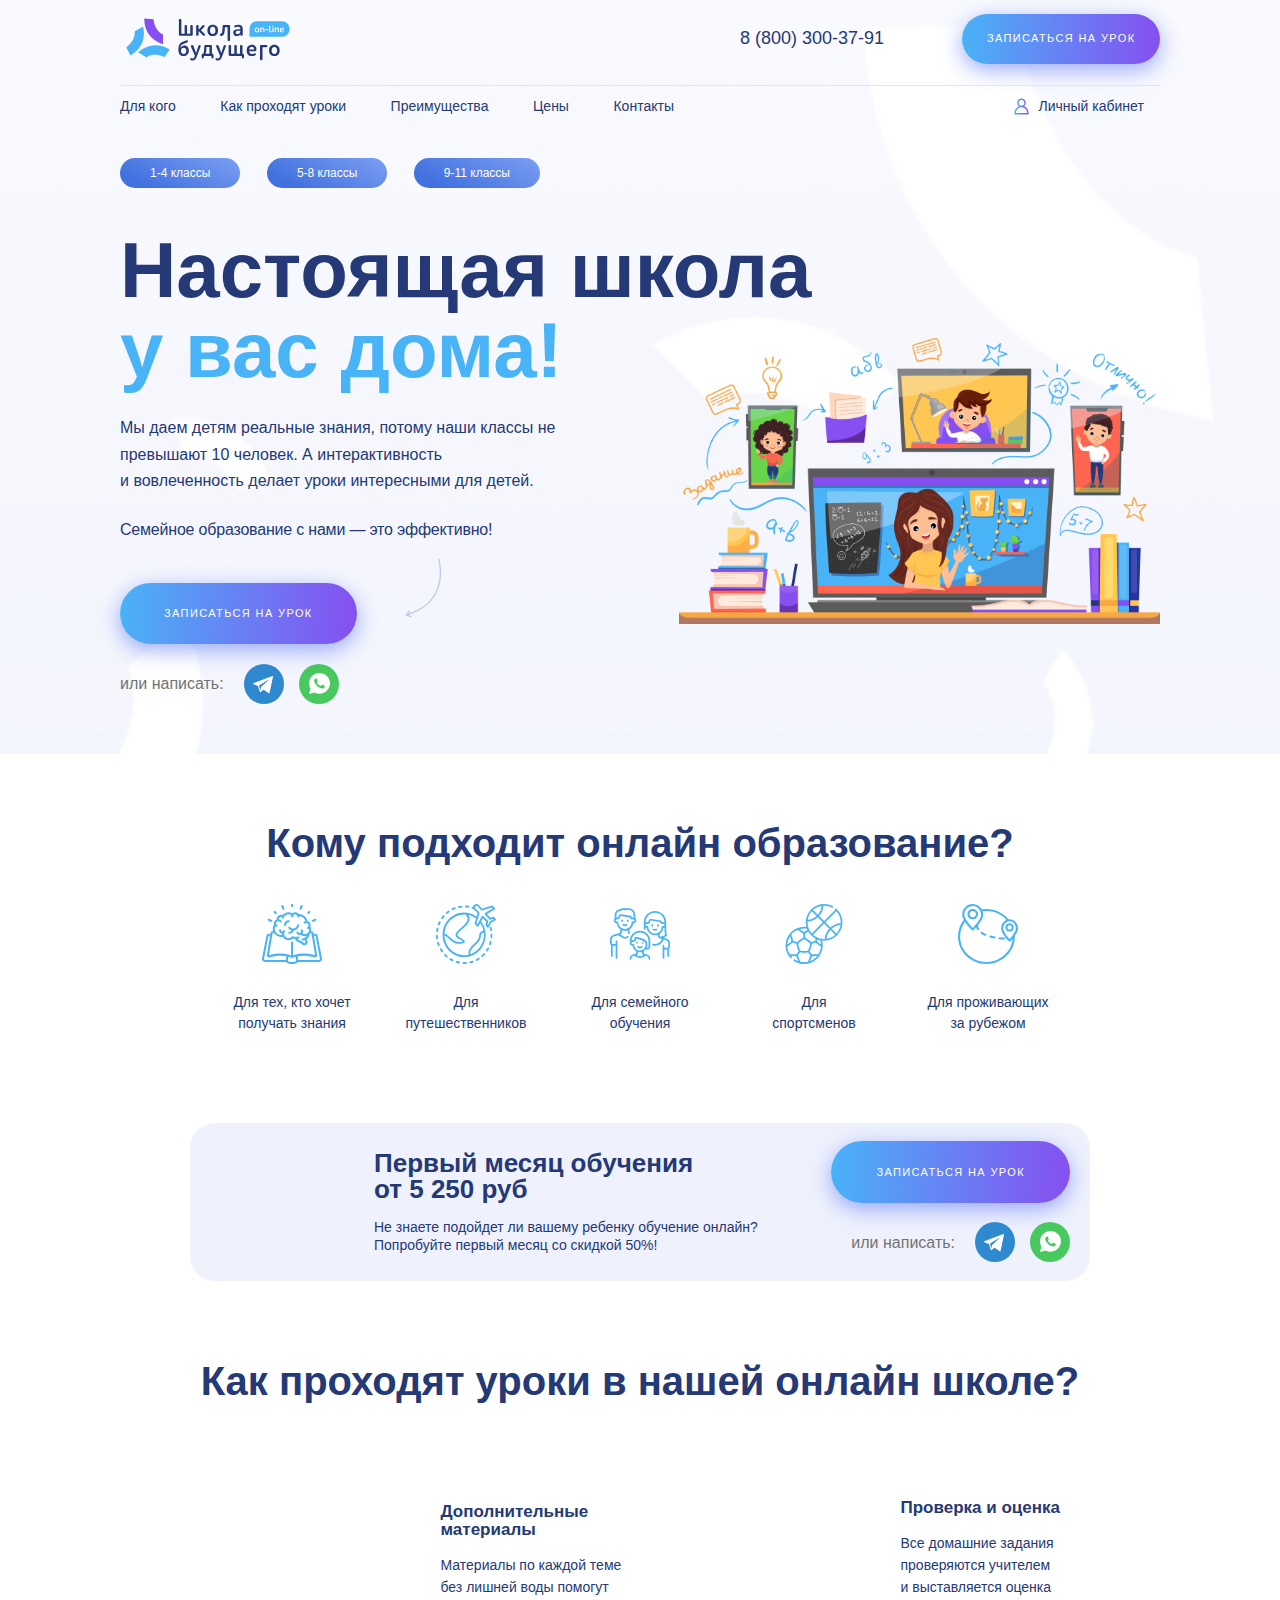
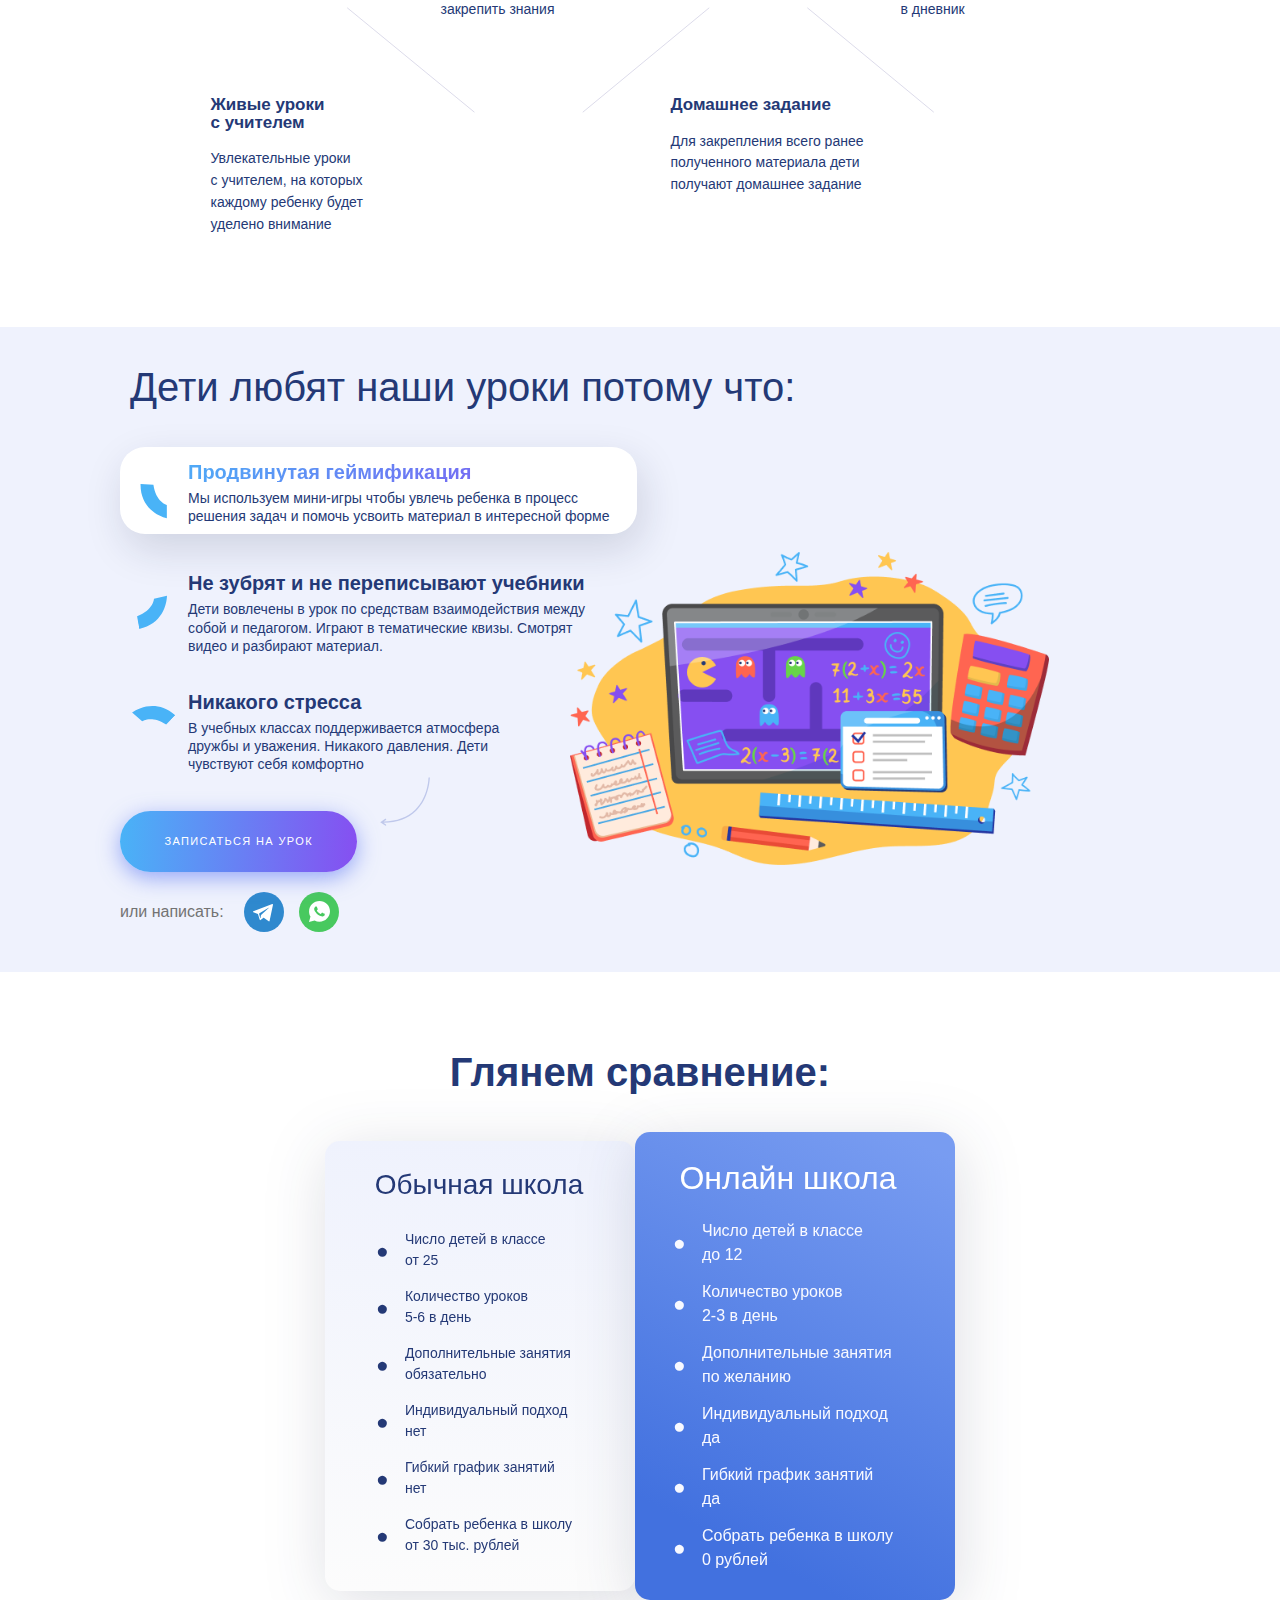
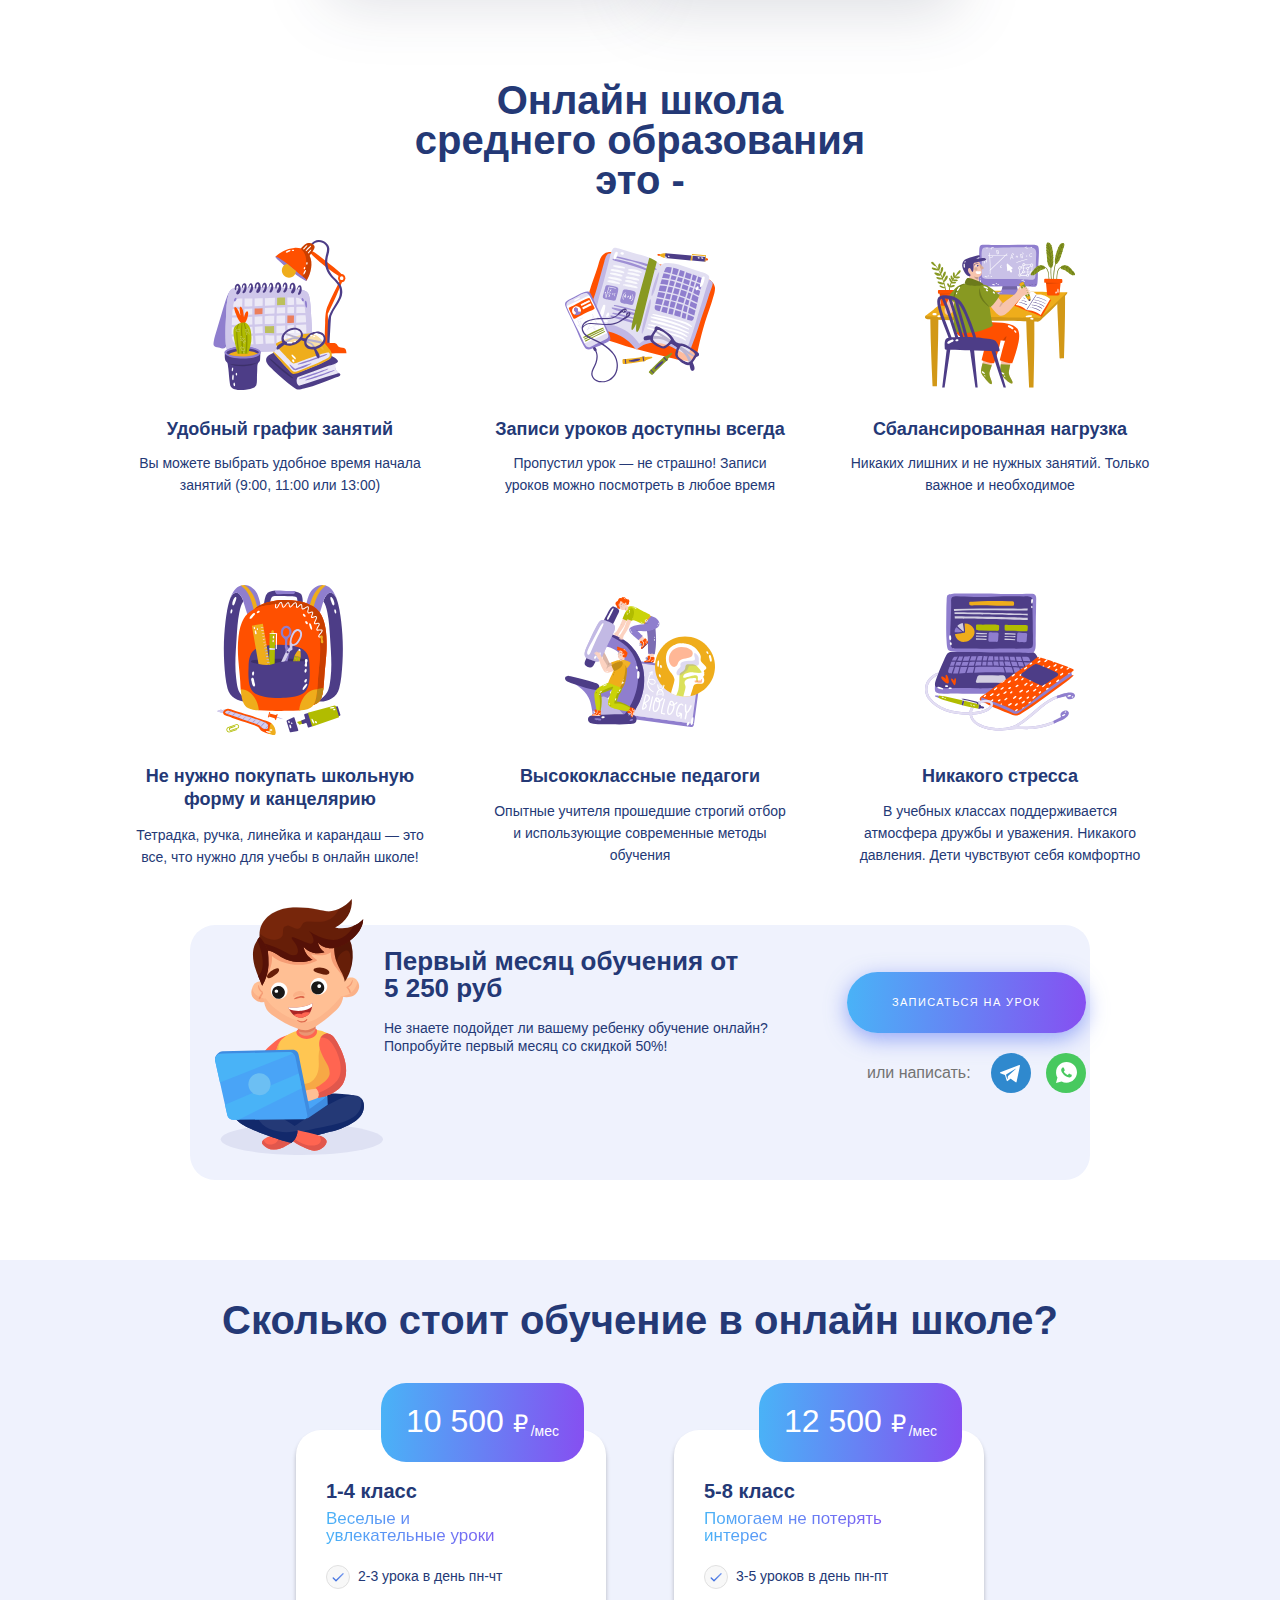
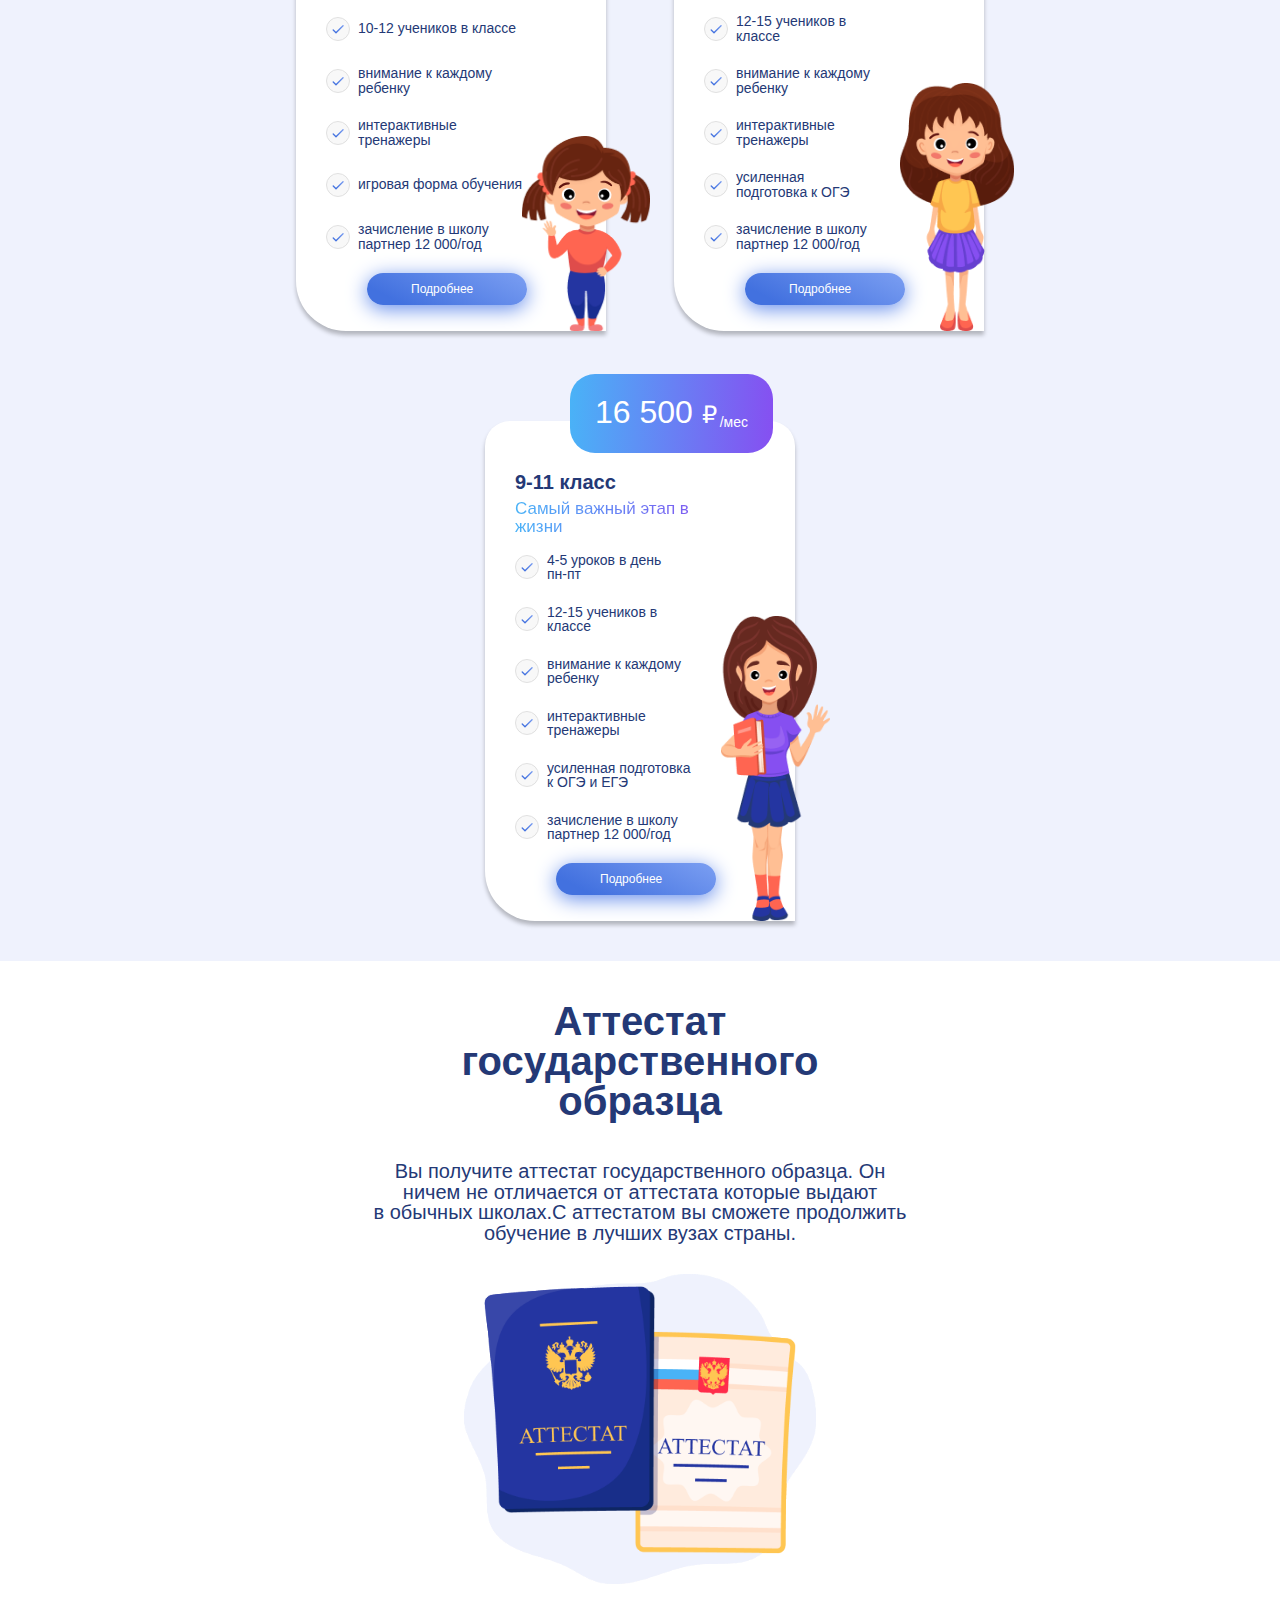
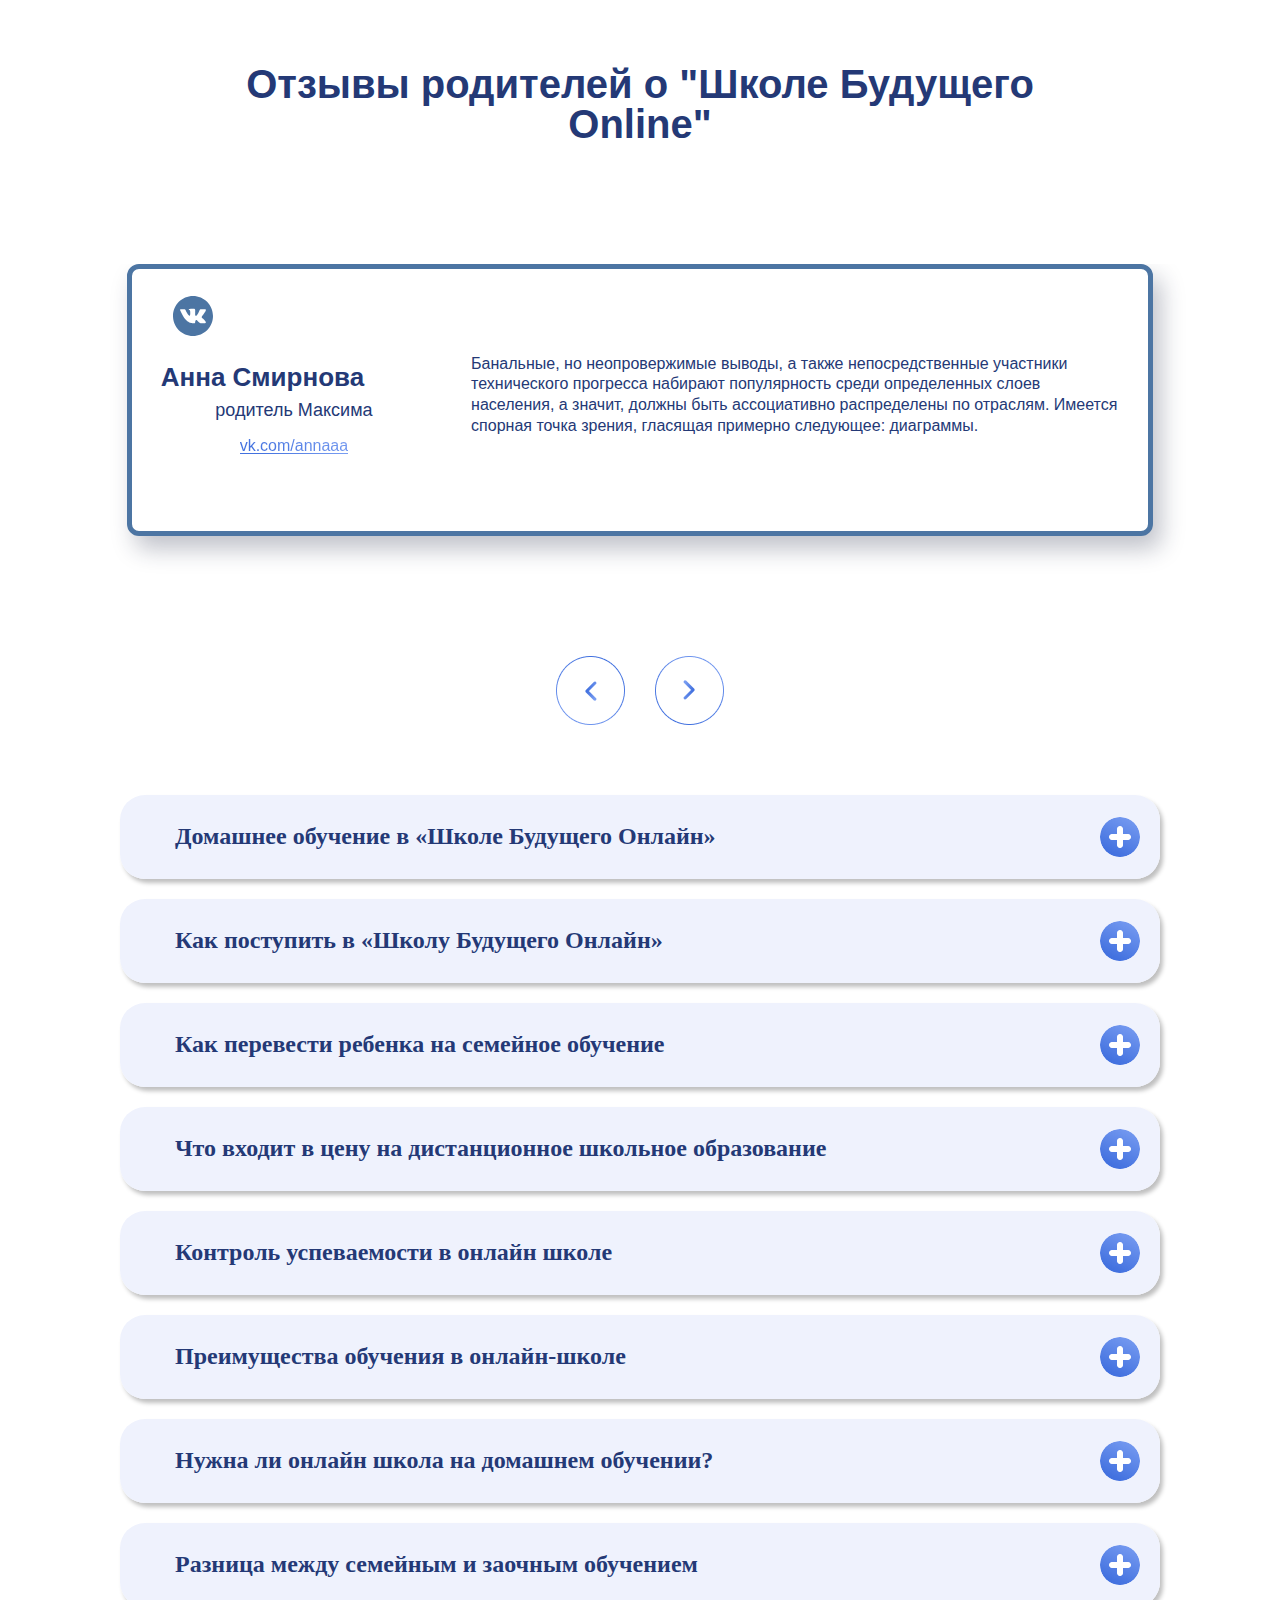
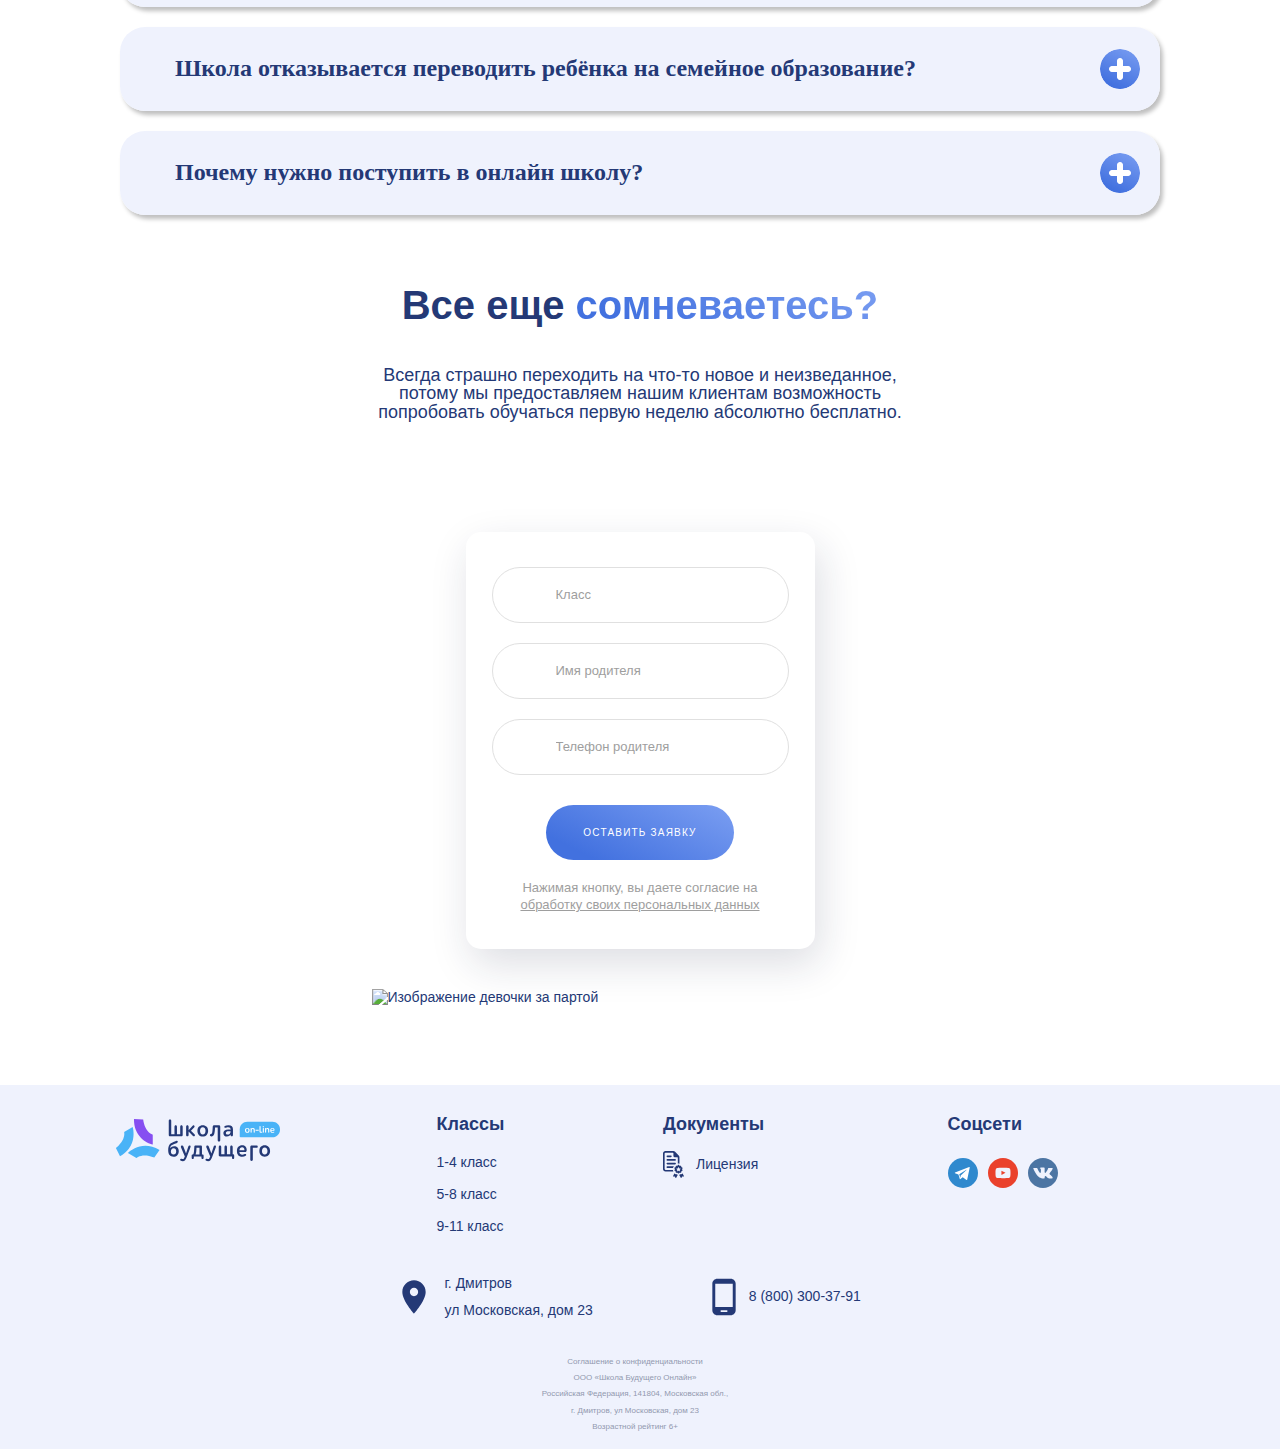
==== commit 153f71d1: "27.03.2024 add section lesson-advantages. version 1000px" ====
--- a/index.html
+++ b/index.html
@@ -280,9 +280,8 @@
 								Продвинутая геймификация
 							</h3>
 							<p class="lesson-advantages__text">
-								Мы&nbsp;используем мини-игры чтобы увлечь ребенка
-								в&nbsp;процесс решения задач и&nbsp;помочь усвоить материал
-								в&nbsp;интересной форме
+								Мы&nbsp;используем мини-игры чтобы увлечь ребенка&nbsp;в процесс решения задач и&nbsp;помочь усвоить
+								материал&nbsp;в интересной форме
 							</p>
 						</div>
 						<div class="lesson-advantages__image" style="
--- a/styles/css/style.css
+++ b/styles/css/style.css
@@ -1198,6 +1198,44 @@
     background-size: cover;
     top: -24px;
     right: -59px;
+  }
+}
+@media (min-width: 1000px) {
+  .lesson-advantages__title {
+    text-align: start;
+  }
+  .lesson-advantages__cards-wrapper {
+    margin: 0 0 28px;
+  }
+  .lesson-advantages__card {
+    max-width: 517px;
+    width: 100%;
+    padding: 15px 24px 9px 26px;
+  }
+  .lesson-advantages__card:first-child {
+    margin: 0 0 24px;
+  }
+  .lesson-advantages__card:nth-child(3) {
+    margin: 0 0 13px;
+  }
+  .lesson-advantages__name {
+    margin: 0 0 7px;
+  }
+  .lesson-advantages__text::before {
+    top: -5px;
+  }
+  .lesson-advantages__image {
+    min-width: 480px;
+    height: 313px;
+    left: 449px;
+    bottom: -107px;
+  }
+  .lesson-advantages .sign-up-lesson__btn::after {
+    top: -34px;
+    right: -73px;
+  }
+  .lesson-advantages__card:nth-child(4) .lesson-advantages__text::before {
+    top: -23px;
   }
 }
 .compare-schools {
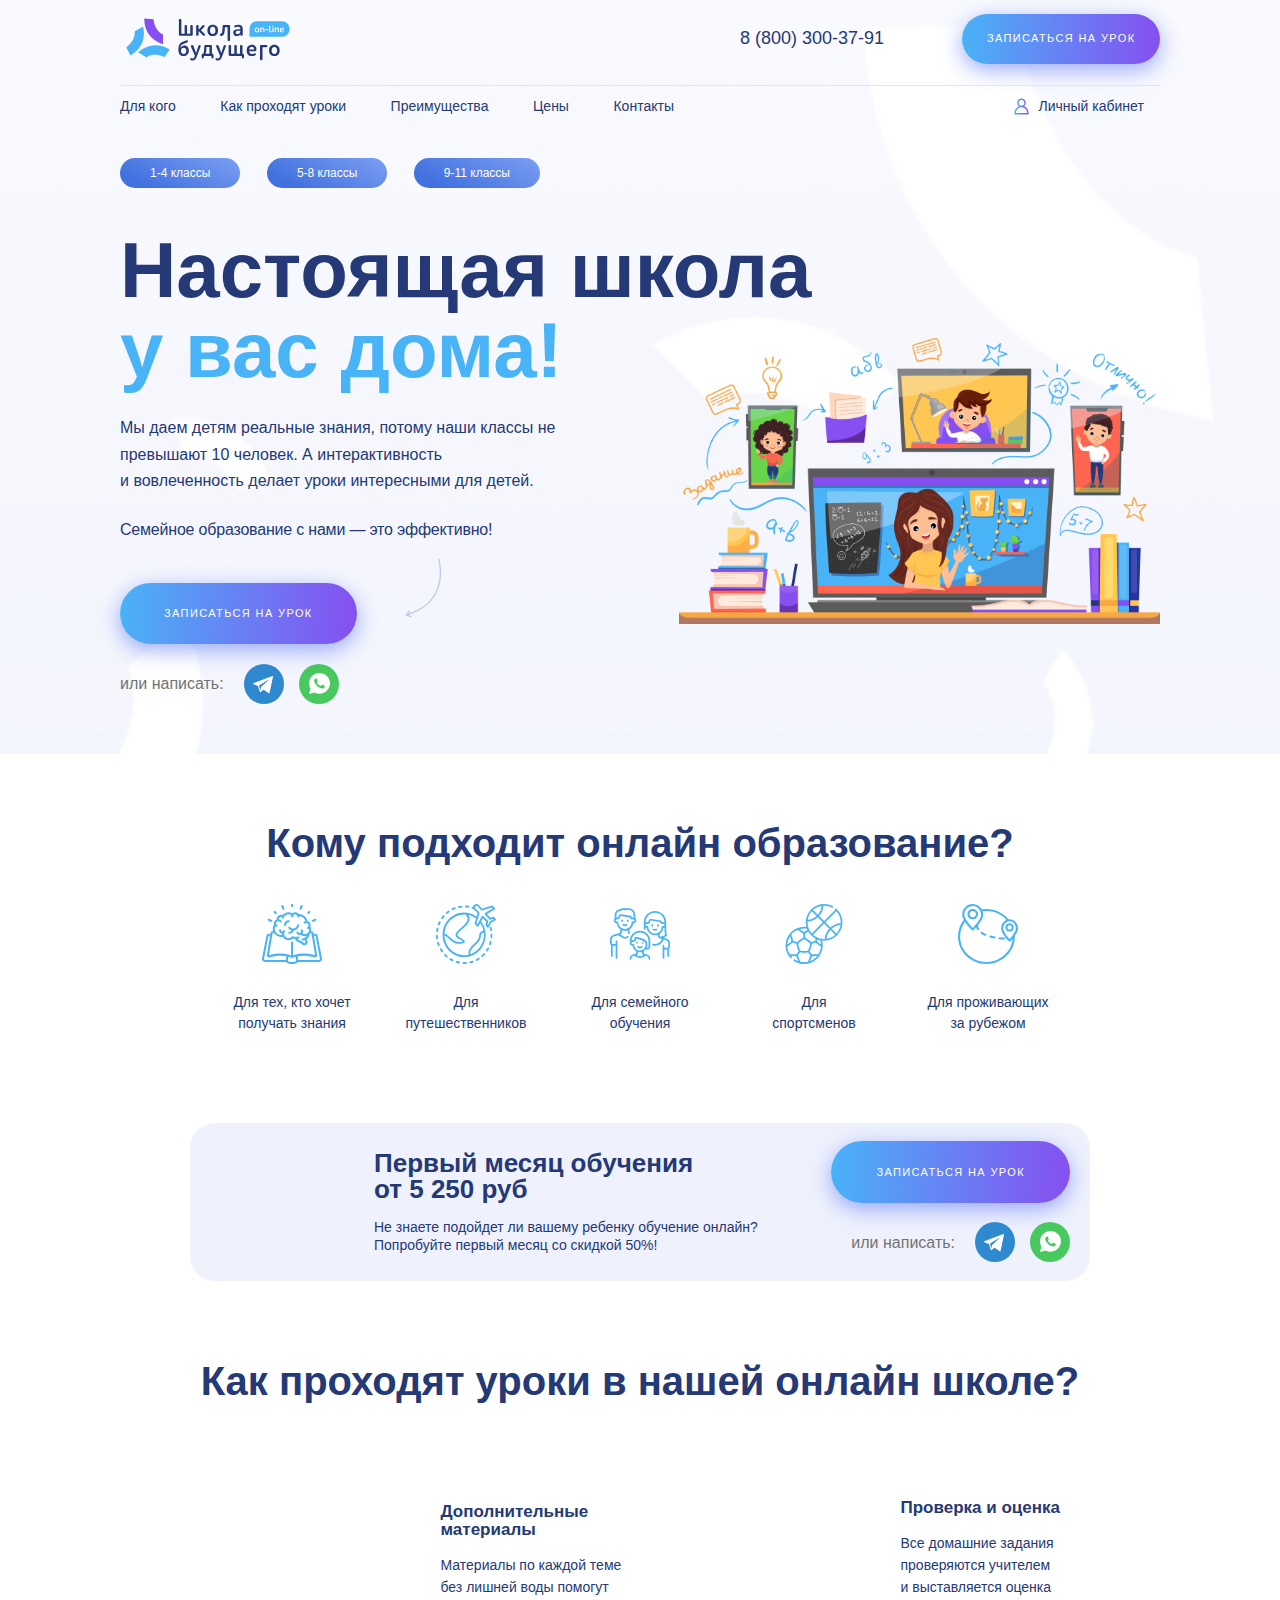
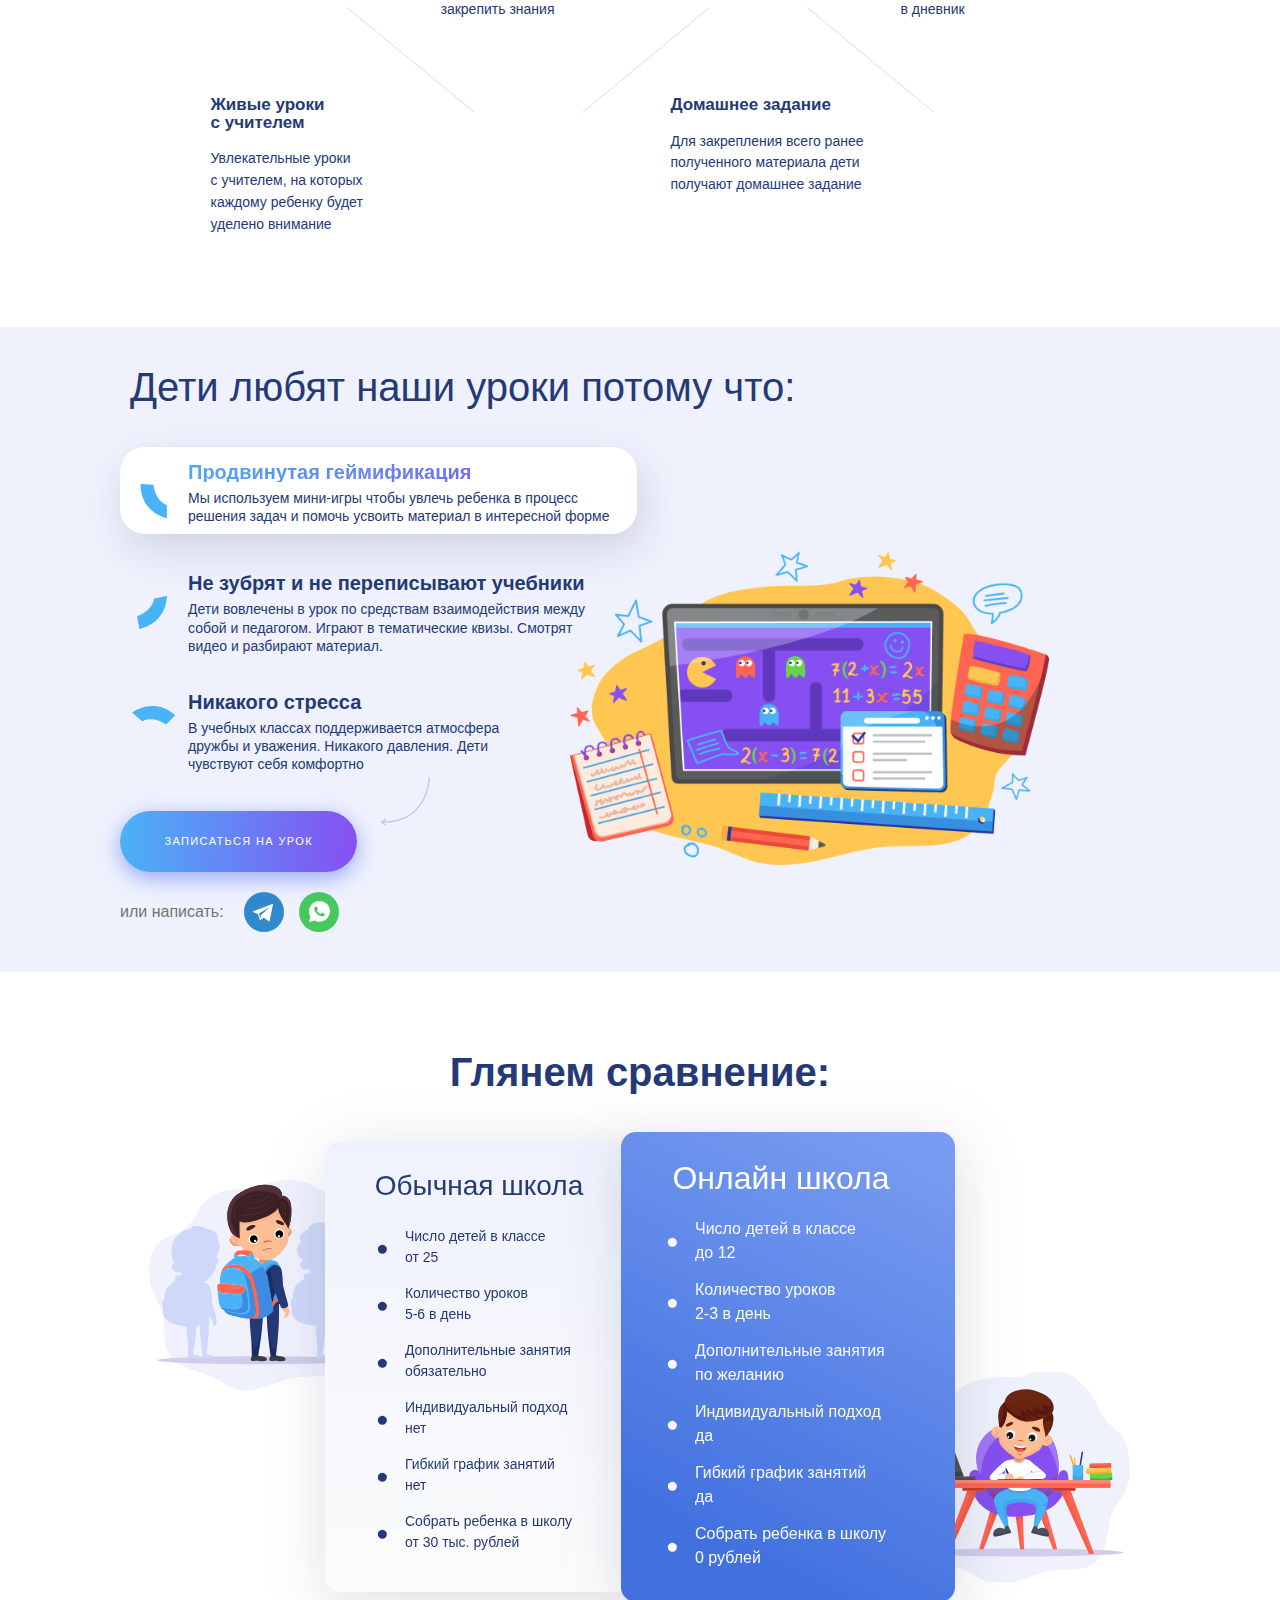
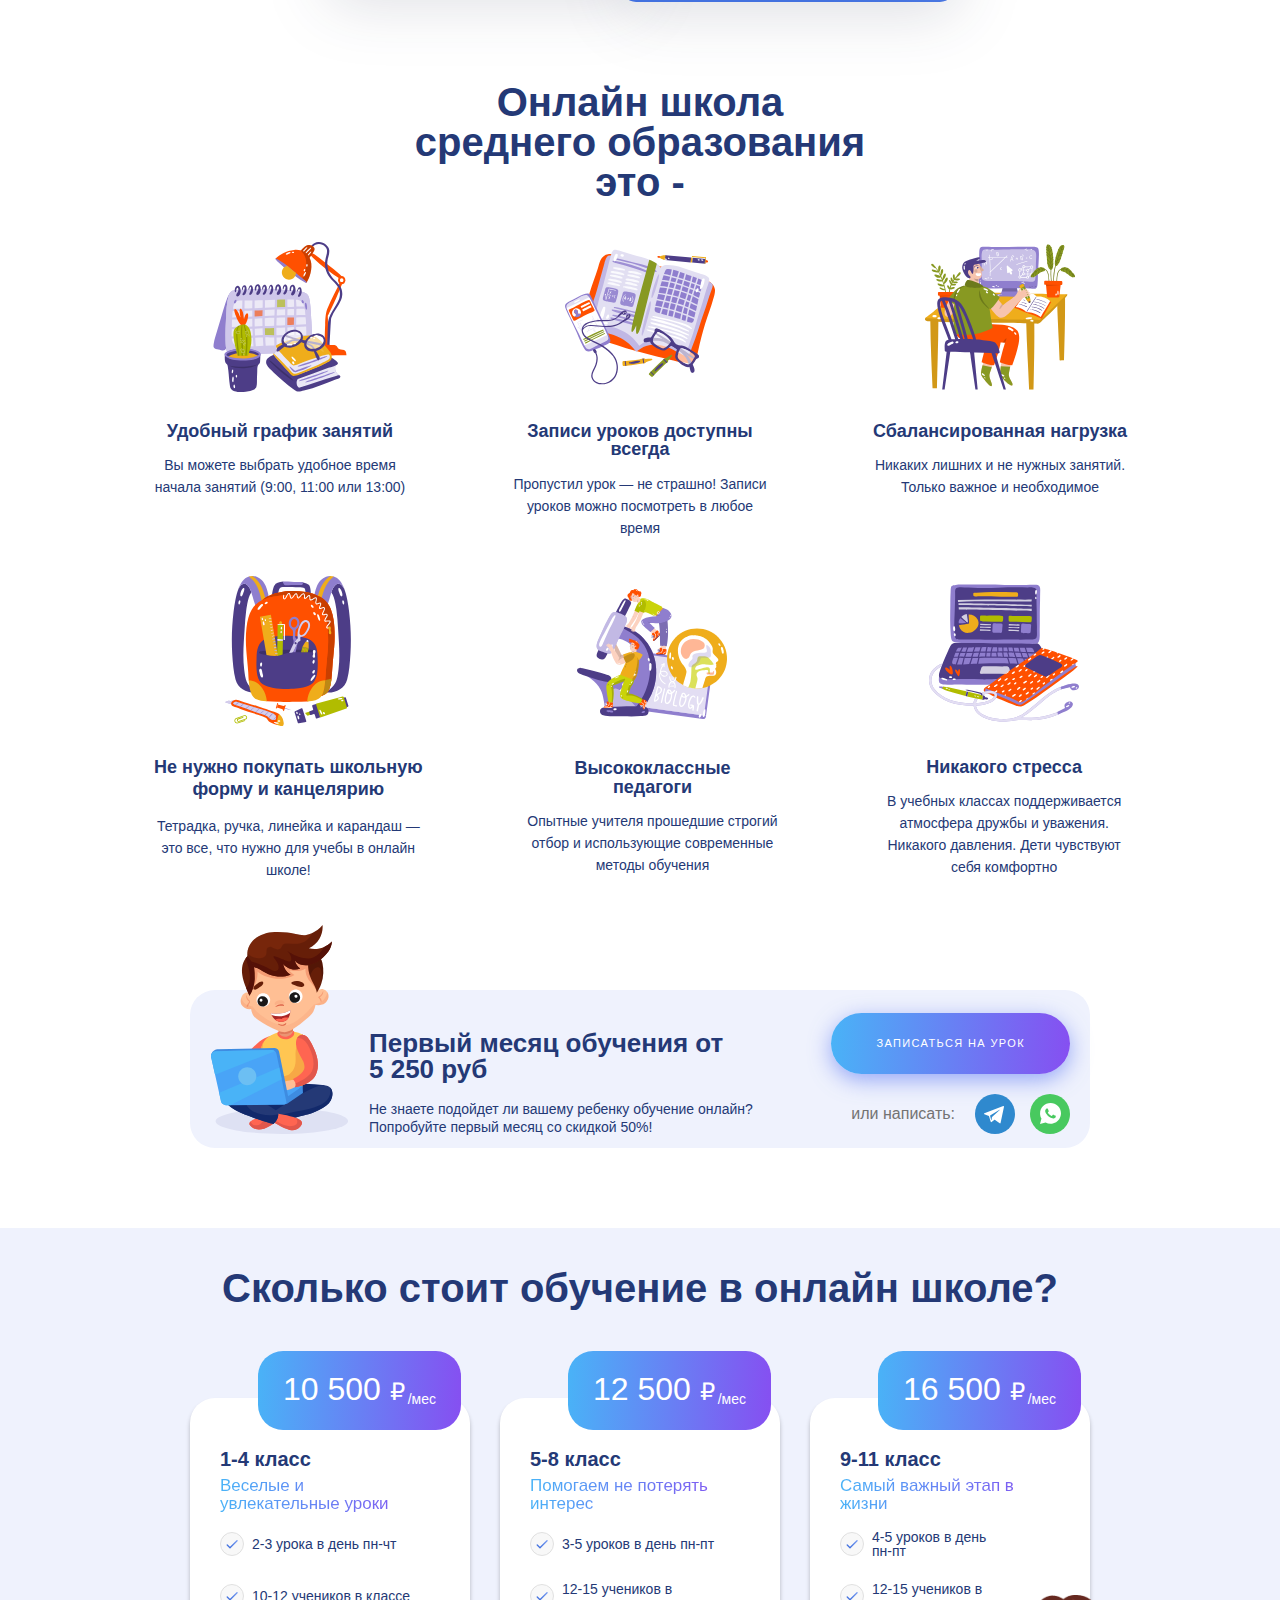
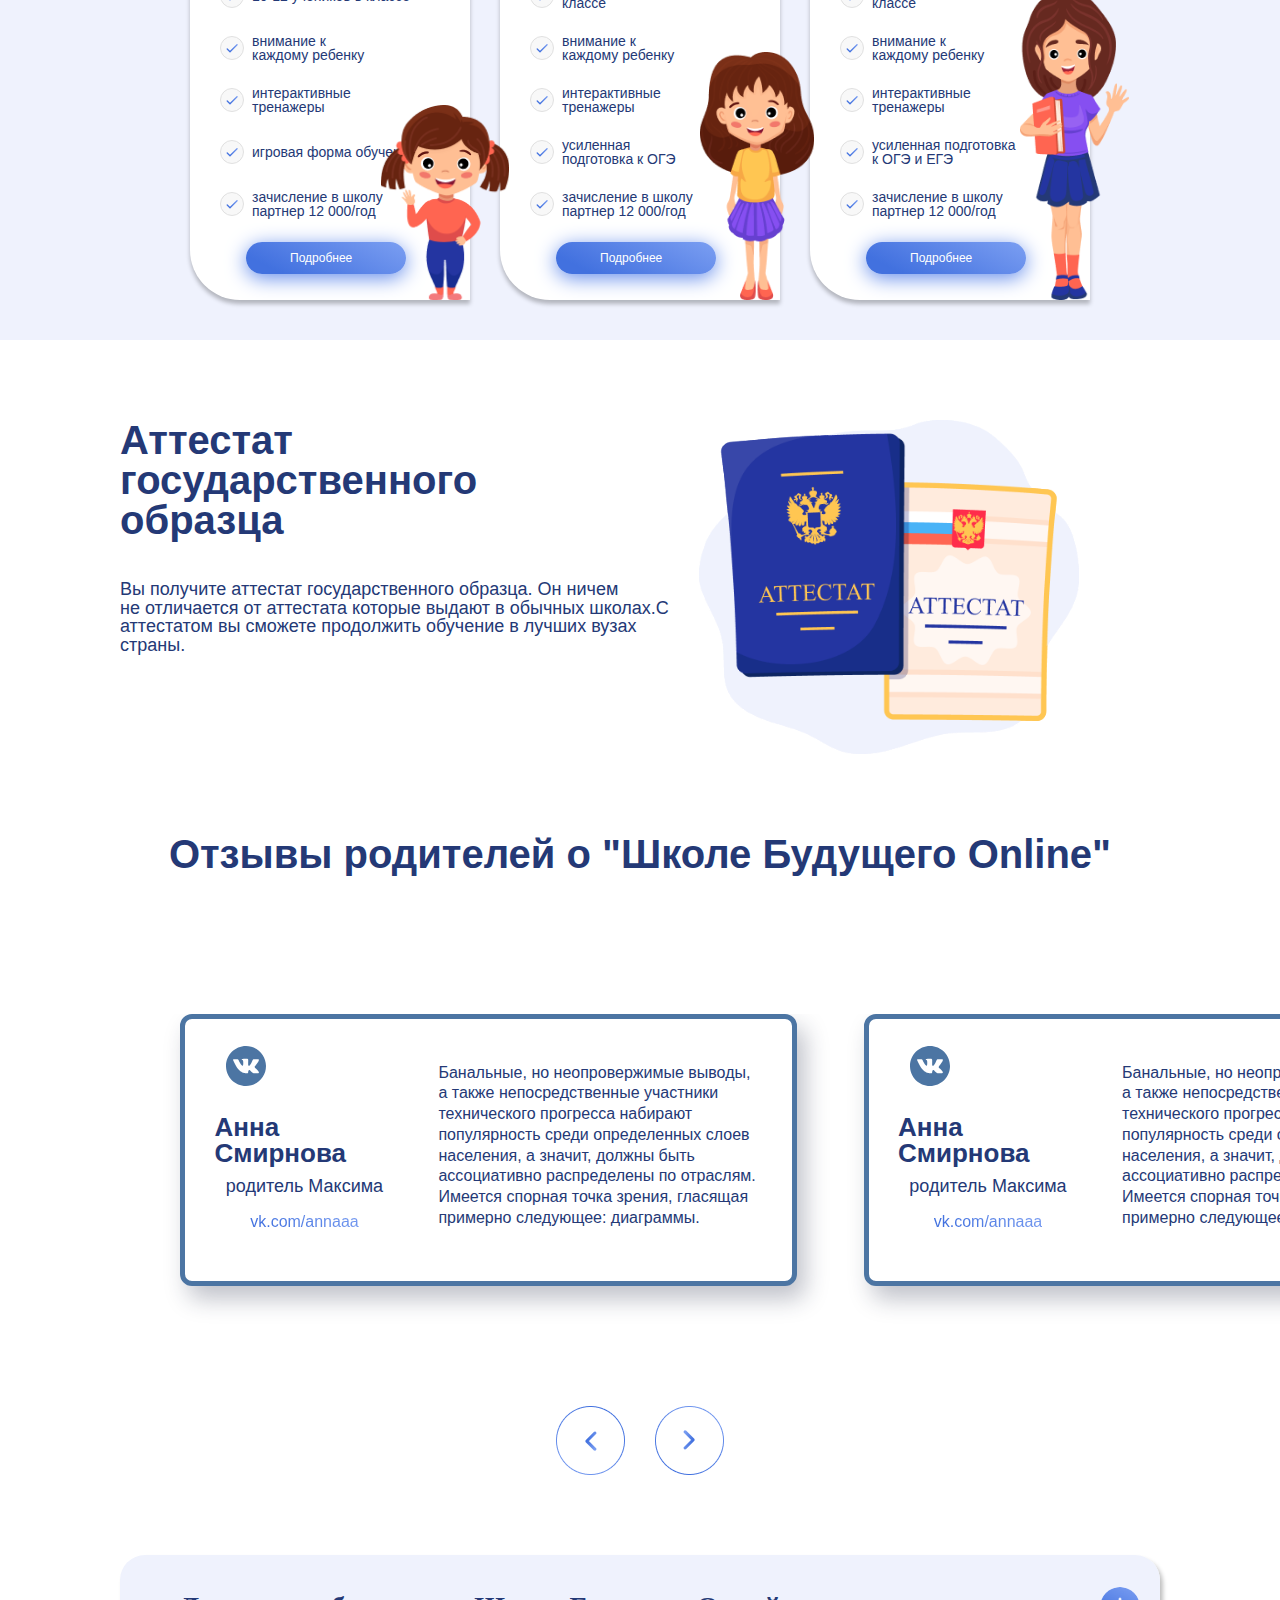
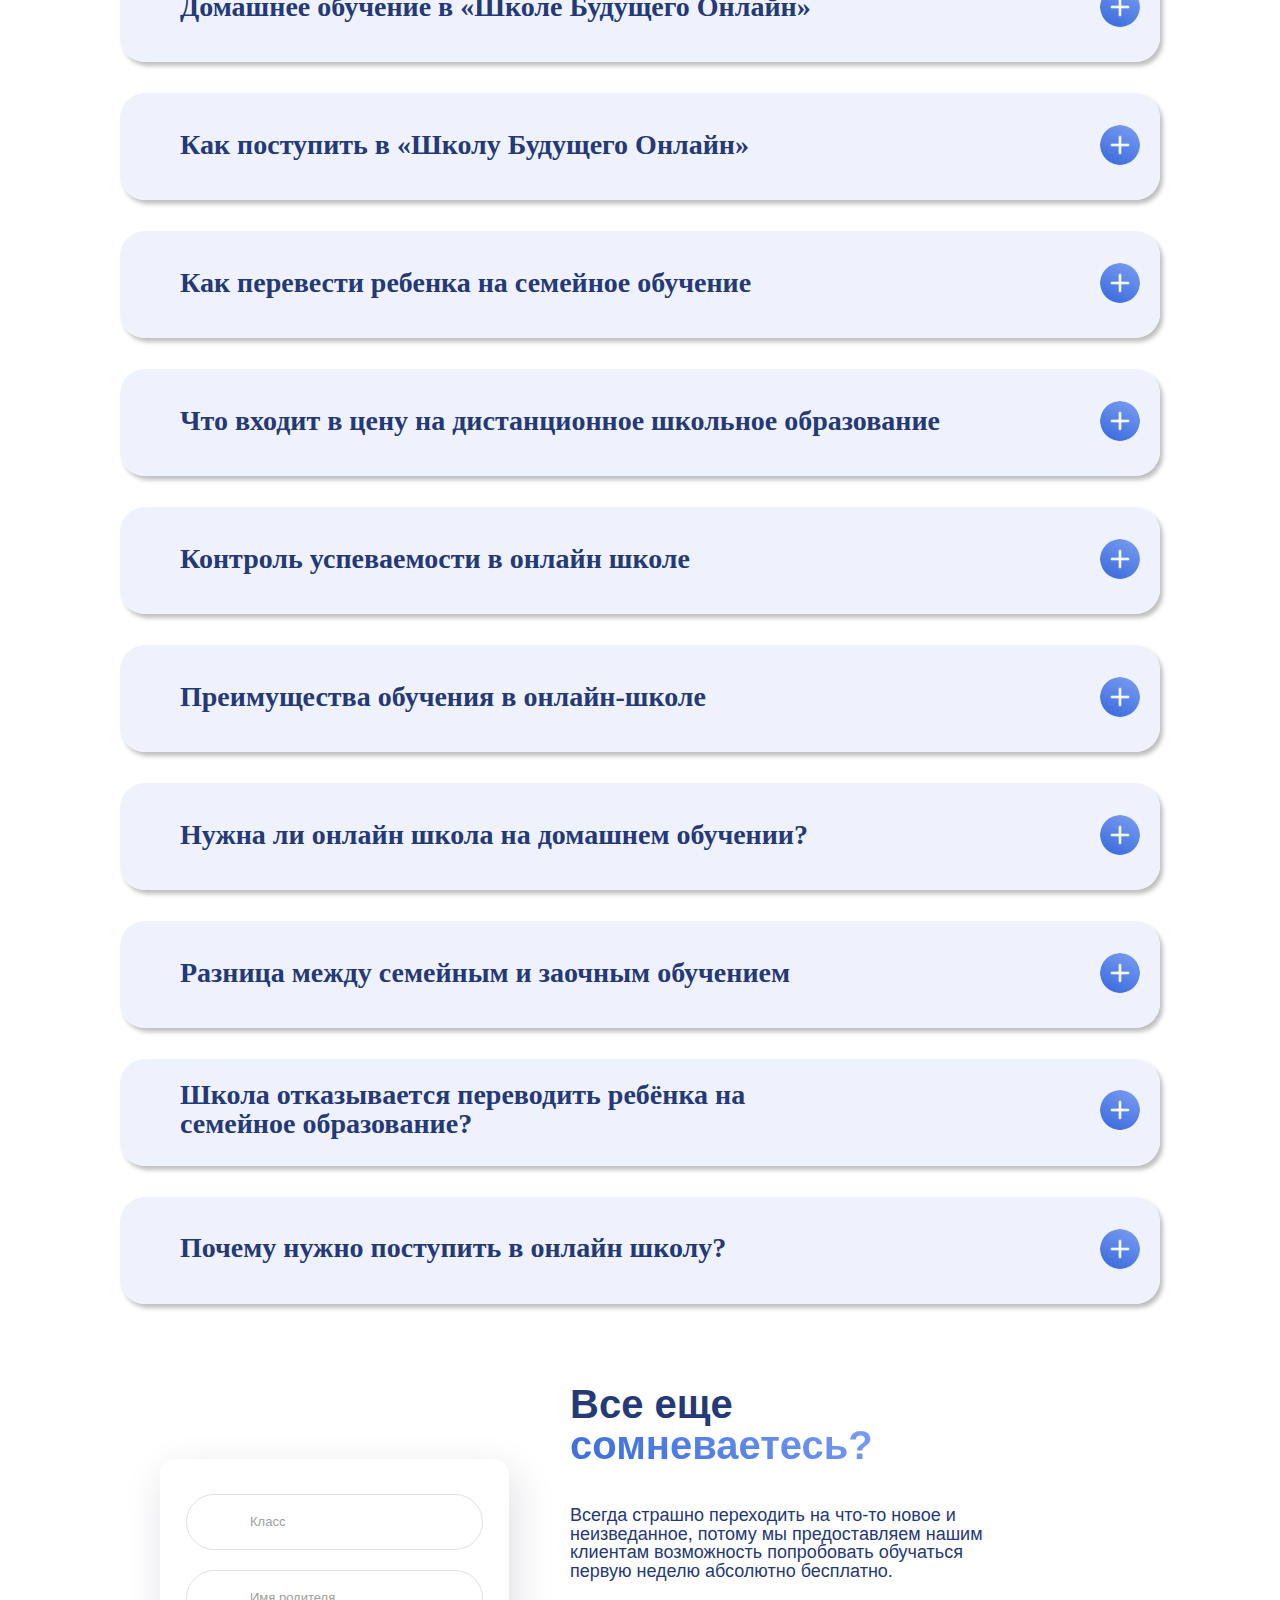
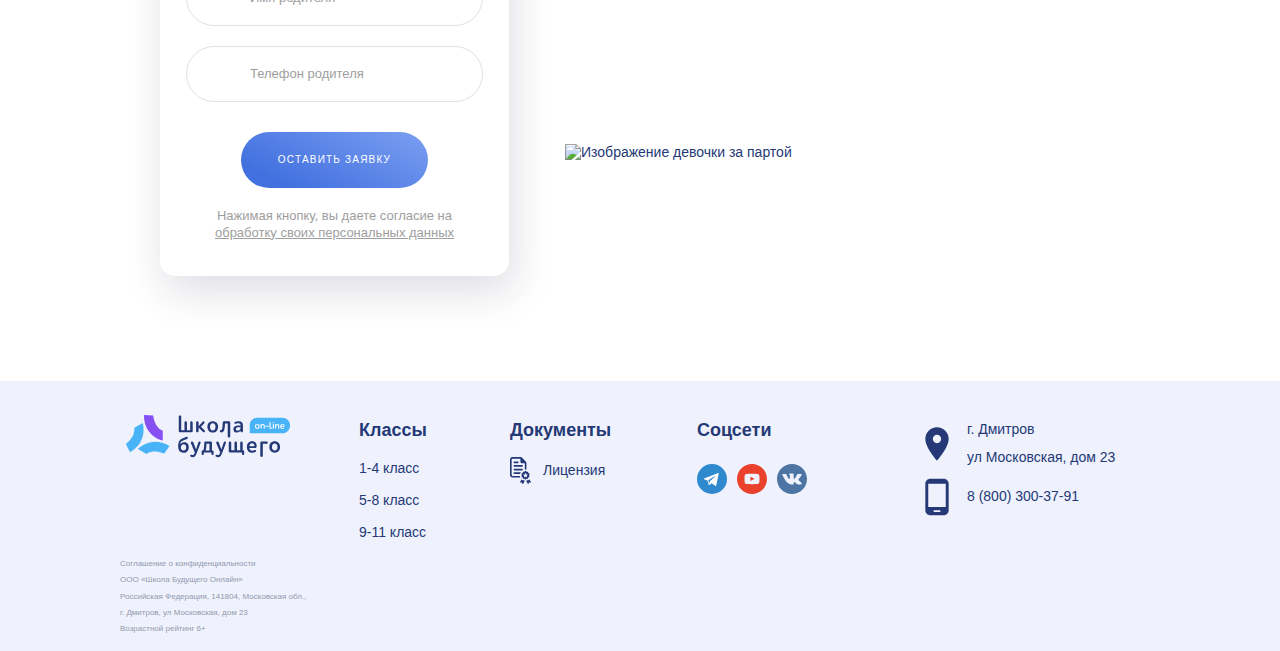
==== commit 2048b286: "07.04.2024 add full version 1000px" ====
--- a/index.html
+++ b/index.html
@@ -231,7 +231,7 @@
 								</p>
 							</div>
 						</li>
-						<li class=" online-lessons__item">
+						<li class="online-lessons__item">
 							<div class="online-lessons__img" style="background-image: url(./images/online-lesson/img2.png)"></div>
 							<div class="online-lessons__item-description">
 								<h3 class="online-lessons__item-name">
@@ -258,8 +258,8 @@
 							<div class="online-lessons__item-description">
 								<h3 class="online-lessons__item-name">Проверка и оценка</h3>
 								<p class="online-lessons__item-text">
-									Все домашние задания проверяются учителем и&nbsp;выставляется
-									оценка в&nbsp;дневник
+									Все домашние задания проверяются учителем
+									и&nbsp;выставляется оценка в&nbsp;дневник
 								</p>
 							</div>
 						</li>
@@ -280,8 +280,9 @@
 								Продвинутая геймификация
 							</h3>
 							<p class="lesson-advantages__text">
-								Мы&nbsp;используем мини-игры чтобы увлечь ребенка&nbsp;в процесс решения задач и&nbsp;помочь усвоить
-								материал&nbsp;в интересной форме
+								Мы&nbsp;используем мини-игры чтобы увлечь ребенка&nbsp;в
+								процесс решения задач и&nbsp;помочь усвоить материал&nbsp;в
+								интересной форме
 							</p>
 						</div>
 						<div class="lesson-advantages__image" style="
@@ -509,7 +510,7 @@
 								<li class="price-card__item">2-3 урока в&nbsp;день пн-чт</li>
 								<li class="price-card__item">10-12 учеников в классе</li>
 								<li class="price-card__item">
-									внимание к&nbsp;каждому ребенку
+									внимание к каждому&nbsp;ребенку
 								</li>
 								<li class="price-card__item">интерактивные тренажеры</li>
 								<li class="price-card__item">игровая форма обучения</li>
@@ -538,7 +539,7 @@
 								<li class="price-card__item">3-5 уроков в&nbsp;день пн-пт</li>
 								<li class="price-card__item">12-15 учеников в<br />классе</li>
 								<li class="price-card__item">
-									внимание к&nbsp;каждому ребенку
+									внимание к каждому&nbsp;ребенку
 								</li>
 								<li class="price-card__item">интерактивные тренажеры</li>
 								<li class="price-card__item">
@@ -569,7 +570,7 @@
 								<li class="price-card__item">4-5 уроков в день<br />пн-пт</li>
 								<li class="price-card__item">12-15 учеников в<br />классе</li>
 								<li class="price-card__item">
-									внимание к&nbsp;каждому ребенку
+									внимание к каждому&nbsp;ребенку
 								</li>
 								<li class="price-card__item">интерактивные тренажеры</li>
 								<li class="price-card__item">
@@ -653,7 +654,7 @@
 						<div class="slider__card-info">
 							<h3 class="slider__card-title">Анна Смирнова</h3>
 							<span class="slider__card-subtitle">родитель Максима</span>
-							<a class="slider__card-link" href="https://vk.com/annaaa" target="_blank">vk.com/annaaa</a>
+							<a class="slider__card-link" href="https://www.instagram.com/" target="_blank">instagram.com/annaa</a>
 						</div>
 						<p class="slider__card-text">
 							Банальные, но&nbsp;неопровержимые выводы, а&nbsp;также
@@ -941,10 +942,10 @@
 						</li>
 						<li class="accordion__item">
 							<input class="accordion__input" id="item09" type="checkbox" />
-							<label class="accordion__button" for="item09">
+							<label class="accordion__button accordion__button_more-content" for="item09">
 								<h4>
-									Школа отказывается переводить ребёнка на&nbsp;семейное
-									образование?
+									Школа отказывается переводить ребёнка на
+									семейное&nbsp;образование?
 								</h4>
 								<span>&nbsp;&nbsp;&nbsp;&nbsp;&nbsp;</span>
 							</label>
@@ -998,8 +999,8 @@
 							Все еще <span>сомневаетесь?</span>
 						</h2>
 						<p class="application__text">
-							Всегда страшно переходить на&nbsp;что-то новое
-							и&nbsp;неизведанное, потому мы&nbsp;предоставляем нашим клиентам
+							Всегда страшно переходить на&nbsp;что-то новое&nbsp;и неизведанное, потому мы&nbsp;предоставляем нашим
+							клиентам
 							возможность попробовать обучаться первую неделю абсолютно
 							бесплатно.
 						</p>
@@ -1083,7 +1084,7 @@
 				</div>
 				<div class="footer-block footer__block-contacts">
 					<address class="footer__address">
-						<a class="footer-link footer__link-contacts" href="#">г. Дмитров ул&nbsp;Московская,&nbsp;дом&nbsp;23</a>
+						<a class="footer-link footer__link-contacts" href="#!">г. Дмитров ул&nbsp;Московская,&nbsp;дом&nbsp;23</a>
 					</address>
 					<address class="footer__tel">
 						<a class="footer-link footer__link-contacts" href="tel:88003003791">8 (800) 300-37-91</a>
--- a/styles/css/style.css
+++ b/styles/css/style.css
@@ -1366,8 +1366,9 @@
     padding: 30px 12px 15px 0;
   }
   .about-schools--online {
-    margin: 0;
+    margin: 0 0 0 -14px;
     padding: 30px 24px 15px 0;
+    min-height: 470px;
   }
   .about-schools--online .about-schools__title {
     margin: 0 0 24px 0;
@@ -1377,6 +1378,38 @@
   }
   .about-schools__title {
     padding: 0 0 0 10px;
+  }
+}
+@media (min-width: 1000px) {
+  .compare-schools__wrp {
+    position: relative;
+    max-width: 630px;
+  }
+  .compare-schools__wrp::before {
+    z-index: -1;
+    position: absolute;
+    content: "";
+    background: url(../../images/compare-schools/img-before.svg) no-repeat center/cover;
+    width: 228.51px;
+    height: 210px;
+    top: 48px;
+    left: -176px;
+  }
+  .compare-schools__wrp::after {
+    z-index: -1;
+    position: absolute;
+    content: "";
+    background: url(../../images/compare-schools/img-after.svg) no-repeat center/cover;
+    width: 228.51px;
+    height: 210px;
+    bottom: 20px;
+    right: -175px;
+  }
+  .about-schools__title {
+    margin: 0 0 26px;
+  }
+  .about-schools--online .about-schools__title {
+    margin: 0 0 22px;
   }
 }
 .advantages-school {
@@ -1529,6 +1562,46 @@
   }
   .advantages-school .promotion__text {
     margin: 17px 0 0;
+  }
+}
+@media (min-width: 1000px) {
+  .advantages-school__title {
+    max-width: 493px;
+  }
+  .advantages-school__list {
+    row-gap: 35px;
+    margin: 0 0 108px;
+  }
+  .advantages-school__item {
+    max-width: 260px;
+    min-height: 299px;
+  }
+  .advantages-school__item:nth-child(4) {
+    max-width: 285px;
+  }
+  .advantages-school__item:nth-child(5) .advantages-school__subtitle {
+    max-width: 200px;
+  }
+  .advantages-school .promotion {
+    min-height: 158px;
+    padding: 0 20px;
+  }
+  .advantages-school .promotion__wrapper {
+    -moz-column-gap: 20px;
+         column-gap: 20px;
+    position: relative;
+  }
+  .advantages-school .promotion__image-wrapper {
+    position: absolute;
+    width: 138px;
+    height: 209.84px;
+    top: -24px;
+  }
+  .advantages-school .promotion__description-wrapper {
+    padding: 40px 0 0;
+  }
+  .advantages-school .promotion .sign-up-lesson {
+    margin: 20px 0 0;
   }
 }
 .education-price {
@@ -1743,6 +1816,32 @@
     justify-content: center;
   }
 }
+@media (min-width: 1000px) {
+  .education-price__list {
+    flex-wrap: nowrap;
+    -moz-column-gap: 30px;
+         column-gap: 30px;
+  }
+  .education-price__card {
+    max-width: 280px;
+  }
+  .education-price__card:nth-child(2) .price-card__image {
+    right: -34px;
+  }
+  .education-price__card:nth-child(3) .price-card__image {
+    right: -39px;
+  }
+  .price-card__banner {
+    right: 9px;
+  }
+  .price-card__image {
+    right: -39px;
+    z-index: 2;
+  }
+  .price-card__list {
+    margin: 0 0 22px;
+  }
+}
 .education-document {
   padding: 50px 0;
 }
@@ -1812,6 +1911,30 @@
   .education-document__img {
     width: 336px;
     height: 296px;
+  }
+}
+@media (min-width: 1000px) {
+  .education-document {
+    padding: 80px 0 80px;
+  }
+  .education-document__wrp {
+    flex-direction: row;
+    align-items: start;
+  }
+  .education-document__title {
+    text-align: start;
+    margin: 0 auto 40px 0;
+  }
+  .education-document__txt {
+    text-align: start;
+    font-size: 18px;
+  }
+  .education-document__wrapper-img {
+    padding: 0;
+  }
+  .education-document__img {
+    width: 380px;
+    height: 334px;
   }
 }
 .reviews__title {
@@ -2062,6 +2185,43 @@
     width: 69px;
   }
 }
+@media (min-width: 1000px) {
+  .reviews {
+    background-position: 89% 52%;
+    background-size: 566px 487px;
+  }
+  .reviews__title {
+    padding: 0;
+    margin: 0 0 140px;
+  }
+  .slider__line {
+    margin: 0 11.5vw 120px;
+  }
+  .slider__card:nth-child(3) {
+    max-width: 617px;
+    position: relative;
+    border: none;
+    min-height: 261px;
+  }
+  .slider__card:nth-child(3)::before {
+    position: absolute;
+    content: "";
+    width: 627px;
+    height: 271px;
+    left: -5px;
+    top: -5px;
+    z-index: -1;
+    border-radius: 18px;
+    background: linear-gradient(42deg, rgb(255, 213, 33) 5%, rgb(255, 208, 32) 10%, rgb(254, 192, 30) 15%, rgb(252, 167, 27) 20%, rgb(250, 131, 22) 25%, rgb(248, 85, 16) 30%, rgb(245, 30, 9) 35%, rgb(243, 0, 5) 40%, rgb(242, 0, 7) 45%, rgb(225, 0, 59) 50%, rgb(211, 0, 103) 60%, rgb(199, 0, 136) 75%, rgb(191, 0, 160) 80%, rgb(187, 0, 175) 90%, rgb(185, 0, 180) 95%);
+  }
+  .slider__card:nth-child(3) .slider__card-info::before {
+    background-image: url(../../images/icon/instagram-icon.svg);
+  }
+  .slider__card {
+    max-width: 617px;
+    margin: 0 2.6vw;
+  }
+}
 .accordion {
   padding: 50px 0 35px;
 }
@@ -2157,6 +2317,7 @@
   .accordion__button span {
     min-width: 32px;
     height: 32px;
+    background: url(../../images/accordion/plus-thin.png) no-repeat center/cover;
   }
   .accordion__body {
     padding: 0 13px 35px;
@@ -2214,6 +2375,39 @@
   }
   .accordion__text-list {
     margin: 0 0 4px 0;
+  }
+}
+@media (min-width: 1000px) {
+  .accordion {
+    padding: 80px 0 49px;
+  }
+  .accordion__item {
+    margin-bottom: 31px;
+  }
+  .accordion__button {
+    font-size: 28px;
+    padding: 32px 20px 35px 60px;
+    margin: 0 0 30px;
+  }
+  .accordion__button_more-content {
+    padding: 22px 20px 27px 60px;
+  }
+  .accordion__button_more-content h4 {
+    max-width: 637px;
+  }
+  .accordion__input:checked ~ .accordion__button {
+    padding: 32px 20px 35px 30px;
+  }
+  .accordion__text {
+    font-size: 16px;
+    padding: 0 0 20px;
+  }
+  .accordion__text-list-wrp {
+    padding: 0 0 20px;
+  }
+  .accordion__body {
+    padding-bottom: 123px;
+    padding-right: 0;
   }
 }
 .application {
@@ -2431,6 +2625,47 @@
     top: -80px;
   }
 }
+@media (min-width: 1000px) {
+  .application .center {
+    padding: 0 20px 0 90px;
+  }
+  .application__offer {
+    grid-area: offer;
+    margin: 0 0 22px;
+    max-width: 450px;
+  }
+  .application__title {
+    font-size: 40px;
+    text-align: start;
+    padding: 0 0 0 5px;
+  }
+  .application__text {
+    text-align: start;
+    padding: 0 0 0 5px;
+  }
+  .application__form-wrapper {
+    grid-area: form;
+    margin: 75px auto 25px;
+  }
+  .application__form-wrapper::before {
+    left: -75px;
+    top: -75px;
+  }
+  .application__image-wrapper {
+    grid-area: image;
+    max-width: 485px;
+    margin: 0;
+  }
+  .application__wrapper {
+    max-width: 100%;
+    min-width: 890px;
+    display: grid;
+    grid-template: auto auto/minmax(349px, 1fr) minmax(485px, 645px);
+    grid-template-areas: "form offer" "form image";
+    -moz-column-gap: 56px;
+         column-gap: 56px;
+  }
+}
 .footer {
   padding: 30px 0 14px;
   background: #eff2fd;
@@ -2718,4 +2953,39 @@
   .footer__address {
     padding: 0 20px 0 50px;
   }
+}
+@media (min-width: 1000px) {
+  .footer {
+    padding: 40px 0 14px;
+  }
+  .footer .center {
+    padding: 0 50px;
+  }
+  .footer__position-wrapper {
+    -moz-column-gap: 40px;
+         column-gap: 40px;
+    grid-template-columns: minmax(170px, auto) minmax(100px, auto) minmax(118px, auto) minmax(120px, auto) minmax(214px, auto);
+    grid-template-areas: "logo classes documents social contacts";
+  }
+  .footer__logo {
+    margin: -19px 0 0 0;
+  }
+  .footer__block-classes {
+    margin: 0 0 5px;
+  }
+  .footer__block-classes, .footer__block-social {
+    padding: 0 0 0 9px;
+  }
+  .footer__block-contacts {
+    flex-direction: column;
+    gap: 6px;
+    padding: 0 0 0 39px;
+    margin: -5px 0 0;
+  }
+  .footer__tel {
+    padding: 0 0 0 50px;
+  }
+  .footer__item-info {
+    text-align: start;
+  }
 }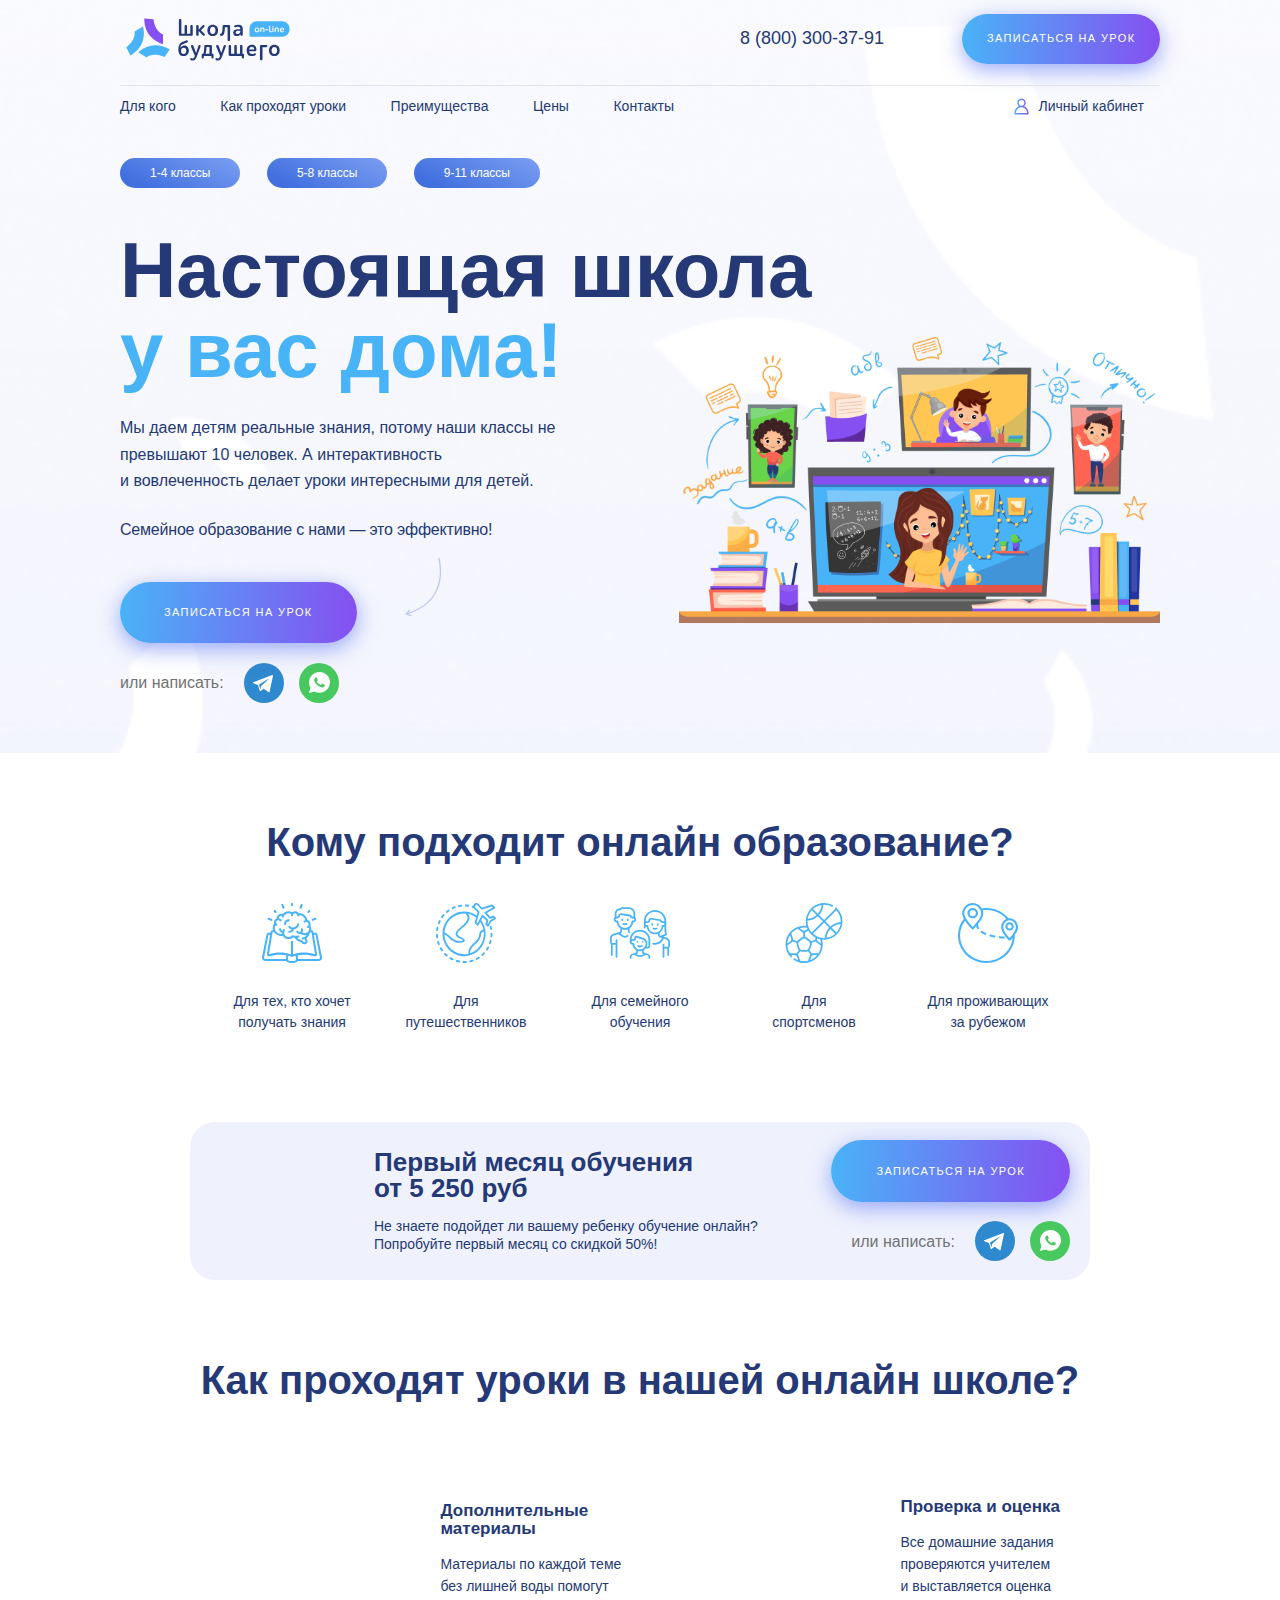
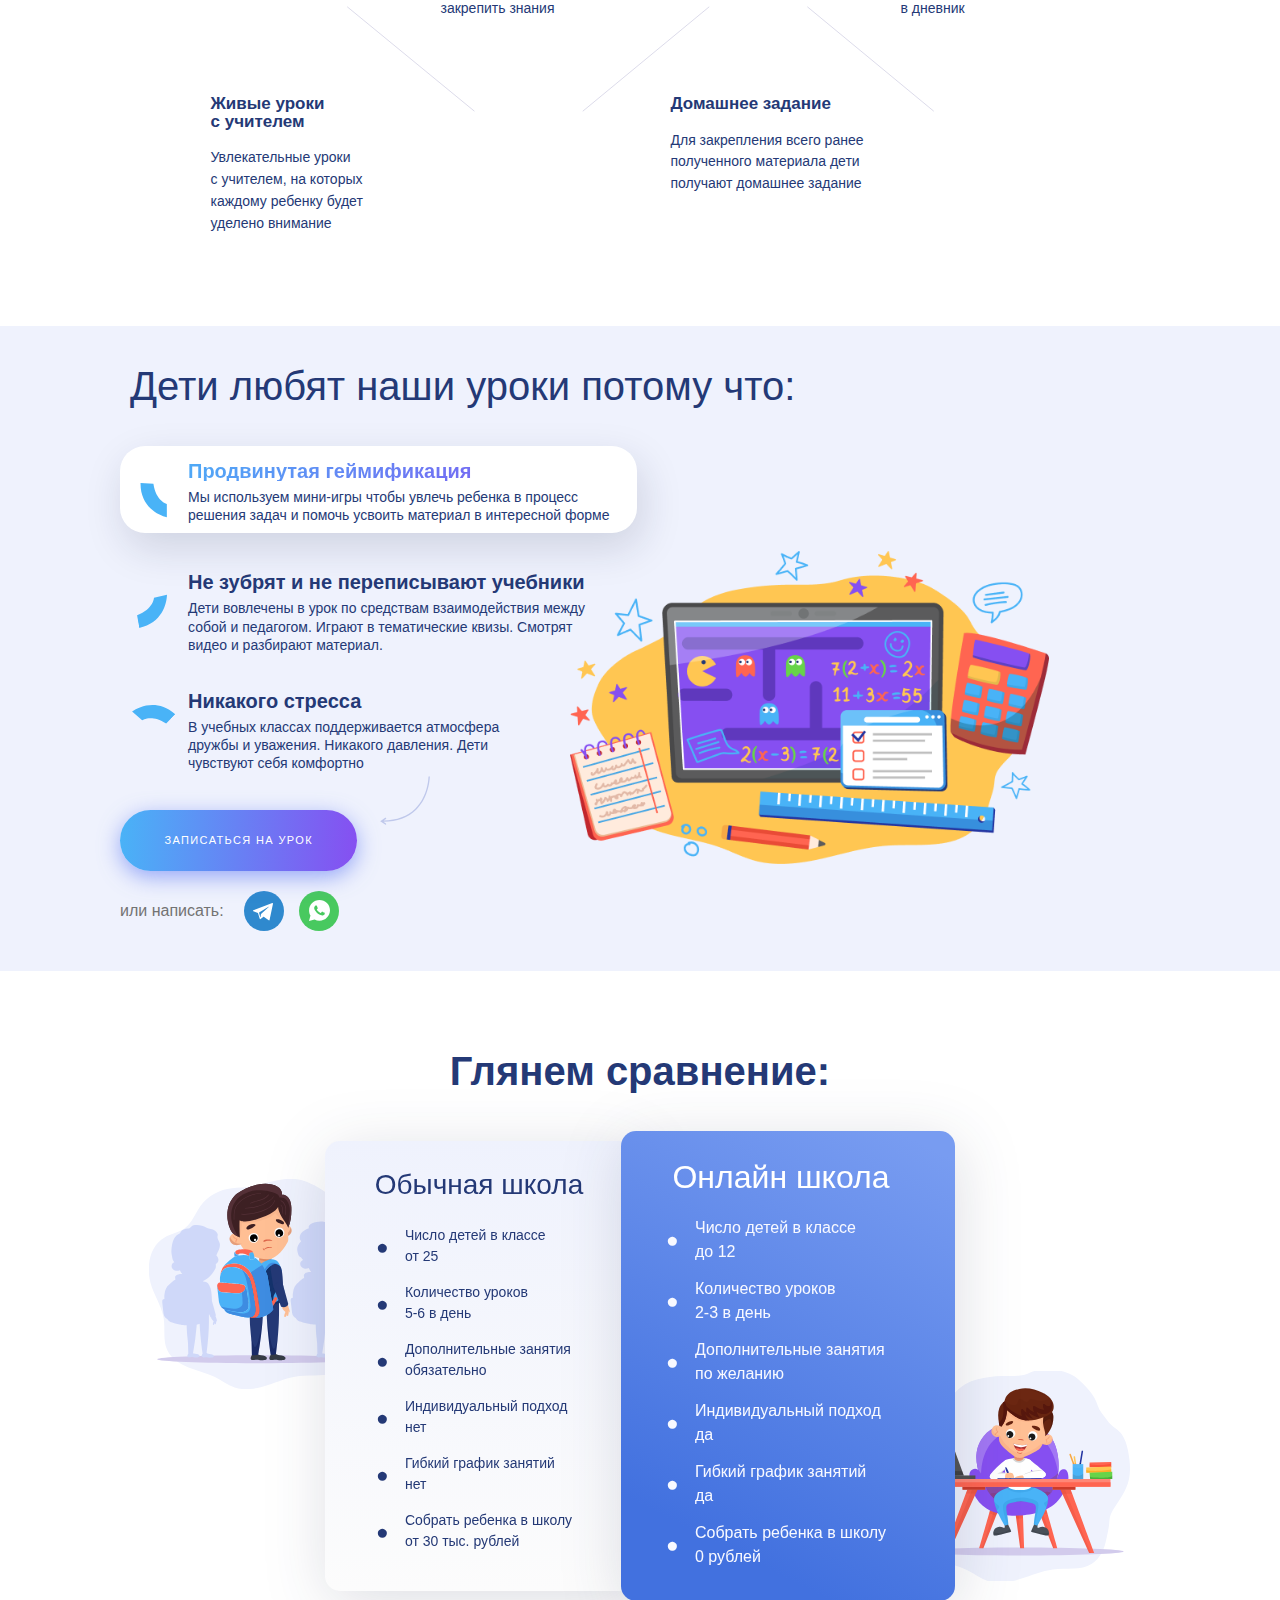
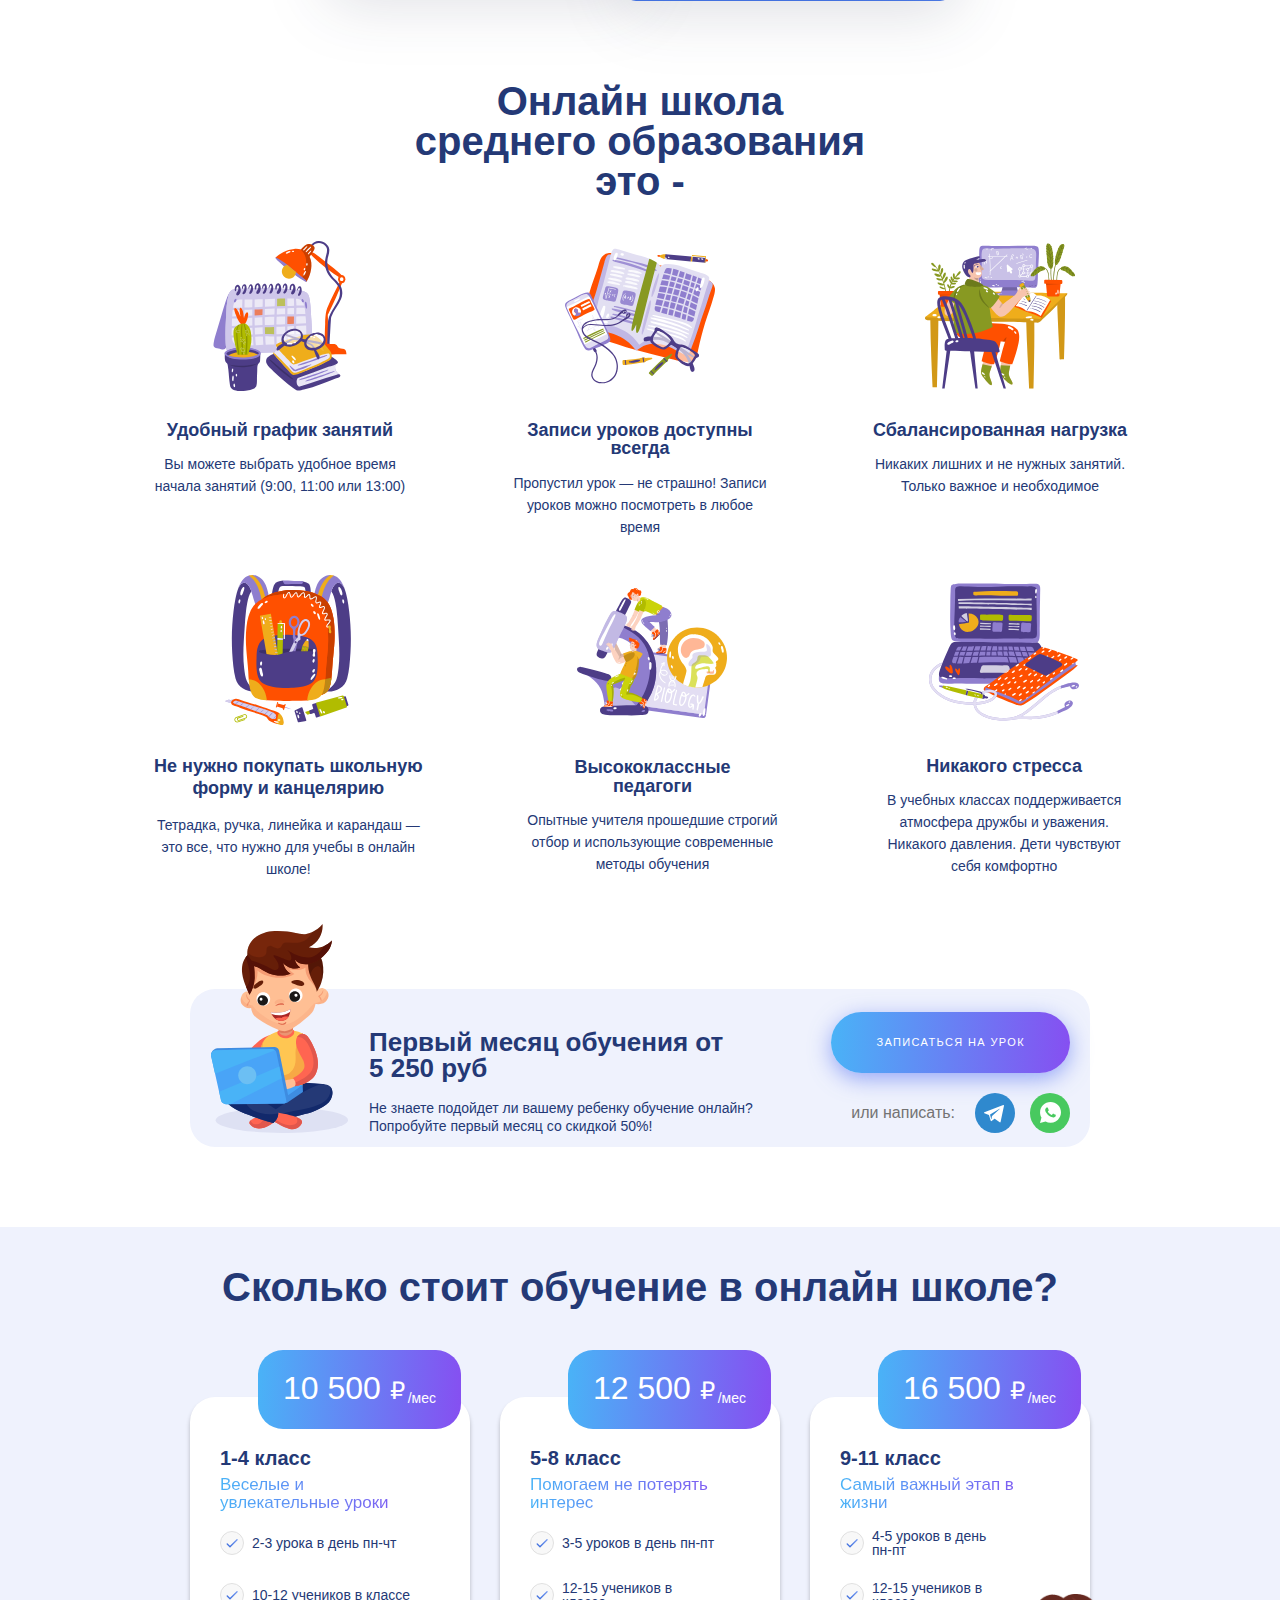
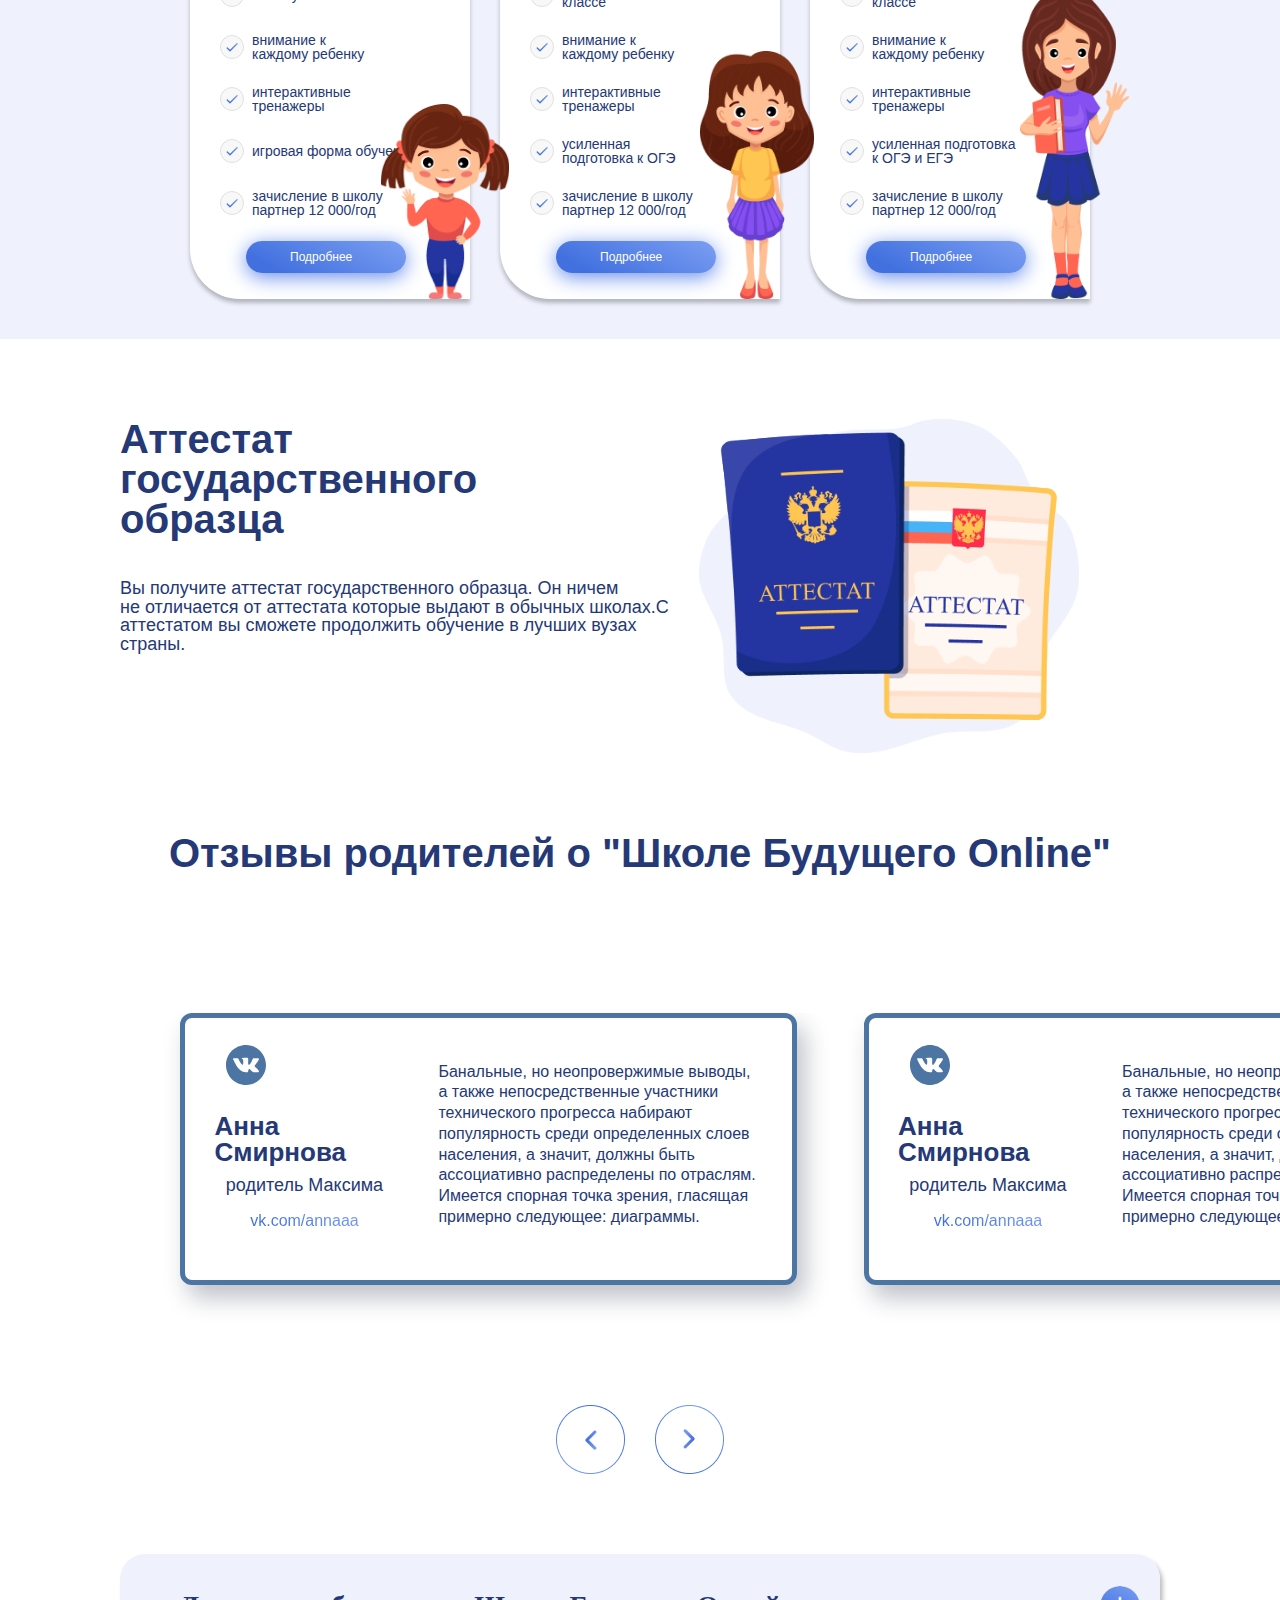
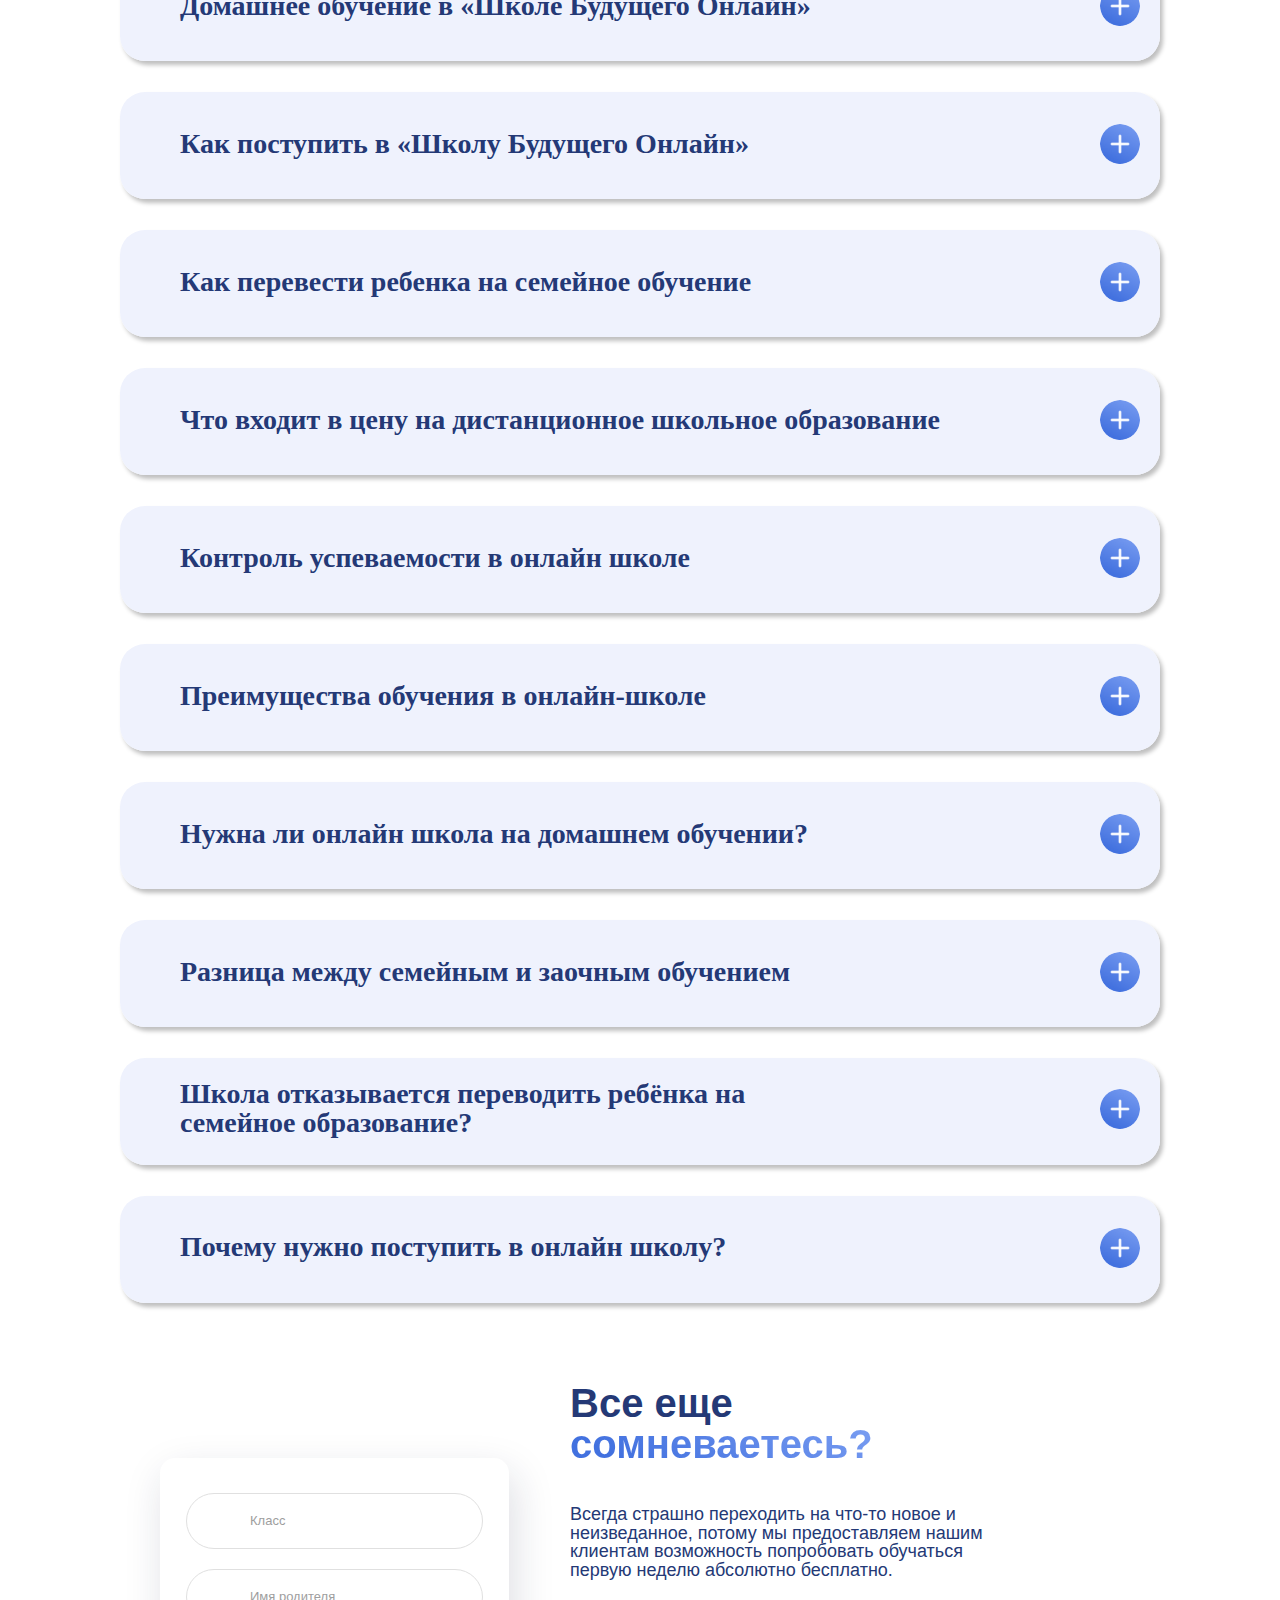
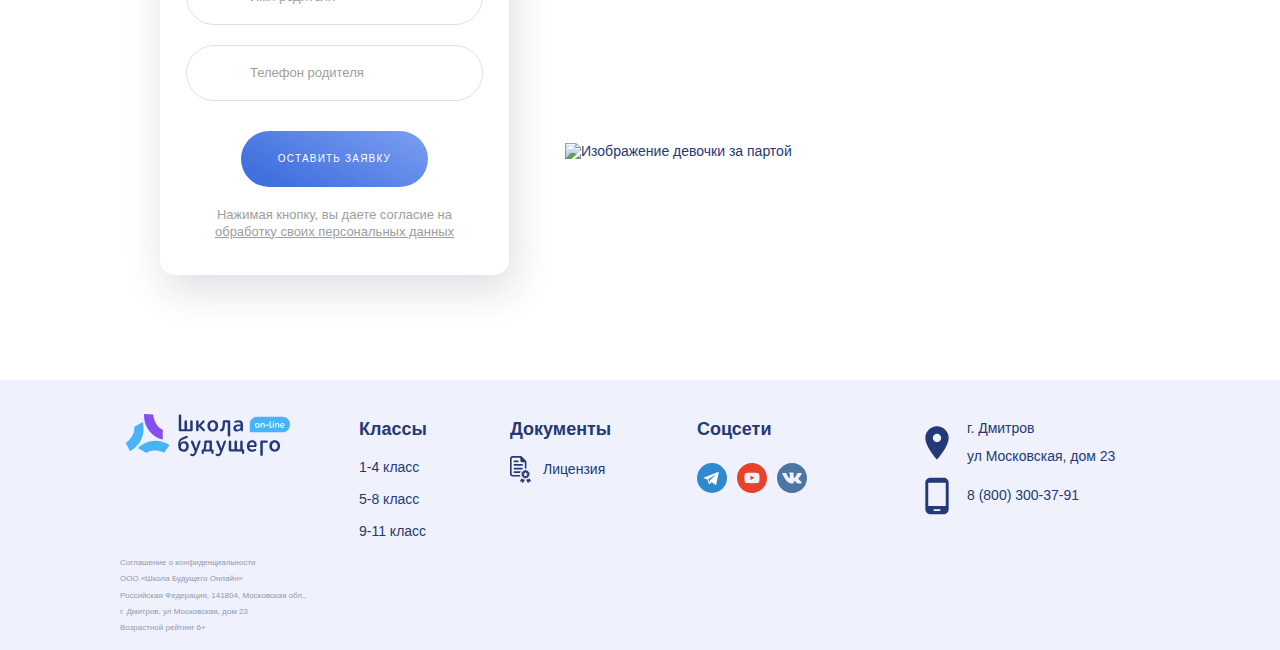
==== commit e88305b1: "10.04.2024 add header . desktop version" ====
--- a/index.html
+++ b/index.html
@@ -99,6 +99,7 @@
 						<a class="menu-link" href="#!">Контакты</a>
 					</li>
 				</ul>
+
 				<div class="menu-item-account header__nav-cabinet">
 					<a class="menu-link" href="#!">Личный кабинет</a>
 				</div>
@@ -124,7 +125,7 @@
 				<div class="header__banner-info">
 					<div class="header__banner-text-wrp">
 						<h1 class="header__banner-title">
-							Настоящая школа<br />
+							Настоящая школа<br>
 							<span class="color-blue">у&nbsp;вас дома!</span>
 						</h1>
 						<p class="header__banner-txt">
--- a/styles/css/style.css
+++ b/styles/css/style.css
@@ -52,6 +52,14 @@
   .center {
     margin: 0 auto;
     padding: 0 50px;
+    max-width: 1140px;
+    width: 100%;
+  }
+}
+@media (min-width: 1920px) {
+  .center {
+    margin: 0 auto;
+    padding: 0;
     max-width: 1140px;
     width: 100%;
   }
@@ -586,7 +594,7 @@
   }
   .header__banner-image {
     margin: 0 auto 50px;
-    max-width: 642px;
+    max-width: 673px;
   }
   .header__banner-text-wrp {
     max-width: 592px;
@@ -753,7 +761,7 @@
     max-width: 445px;
   }
   .header__banner-txt_bold {
-    margin: 0 0 40px;
+    margin: 0 0 39px;
     letter-spacing: -0.2px;
   }
   .header__banner .sign-up-lesson {
@@ -766,6 +774,64 @@
     left: 273px;
     top: -25px;
     transform: rotate(-2deg);
+  }
+}
+@media (min-width: 1920px) {
+  .header {
+    padding: 8px 0 60px;
+  }
+  .header__wrapper {
+    height: 84px;
+    margin: 0 0 20px;
+  }
+  .header__wrapper::after {
+    bottom: -5px;
+  }
+  .header__contacts {
+    max-width: 437px;
+    align-items: center;
+  }
+  .header__button-sign-up {
+    padding: 23px 31px 21px;
+  }
+  .header__nav {
+    row-gap: 50px;
+    -moz-column-gap: 20px;
+         column-gap: 20px;
+    margin: 0 0 12px;
+  }
+  .header__banner-image-wrp {
+    max-width: 673px;
+    width: 100%;
+    min-height: 400px;
+    bottom: 10px;
+  }
+  .header__banner-title {
+    font-size: 84px;
+    margin: 0 0 23px;
+  }
+  .header__banner-txt {
+    min-width: 486px;
+    font-size: 17px;
+  }
+  .header__banner .sign-up-lesson__btn {
+    padding: 27px 57px;
+  }
+  .header__banner .sign-up-lesson .contact-us {
+    padding: 0 0 0 20px;
+  }
+  .header__banner .sign-up-lesson .contact-us__txt {
+    font-size: 17px;
+  }
+  .logo, .logo__link, .logo__image {
+    max-width: 236px;
+    height: 67px;
+  }
+  .menu-item-tel {
+    padding: 10px 0 0;
+  }
+  .menu-item-tel .menu-link {
+    font-size: 20px;
   }
 }
 .online-learning {
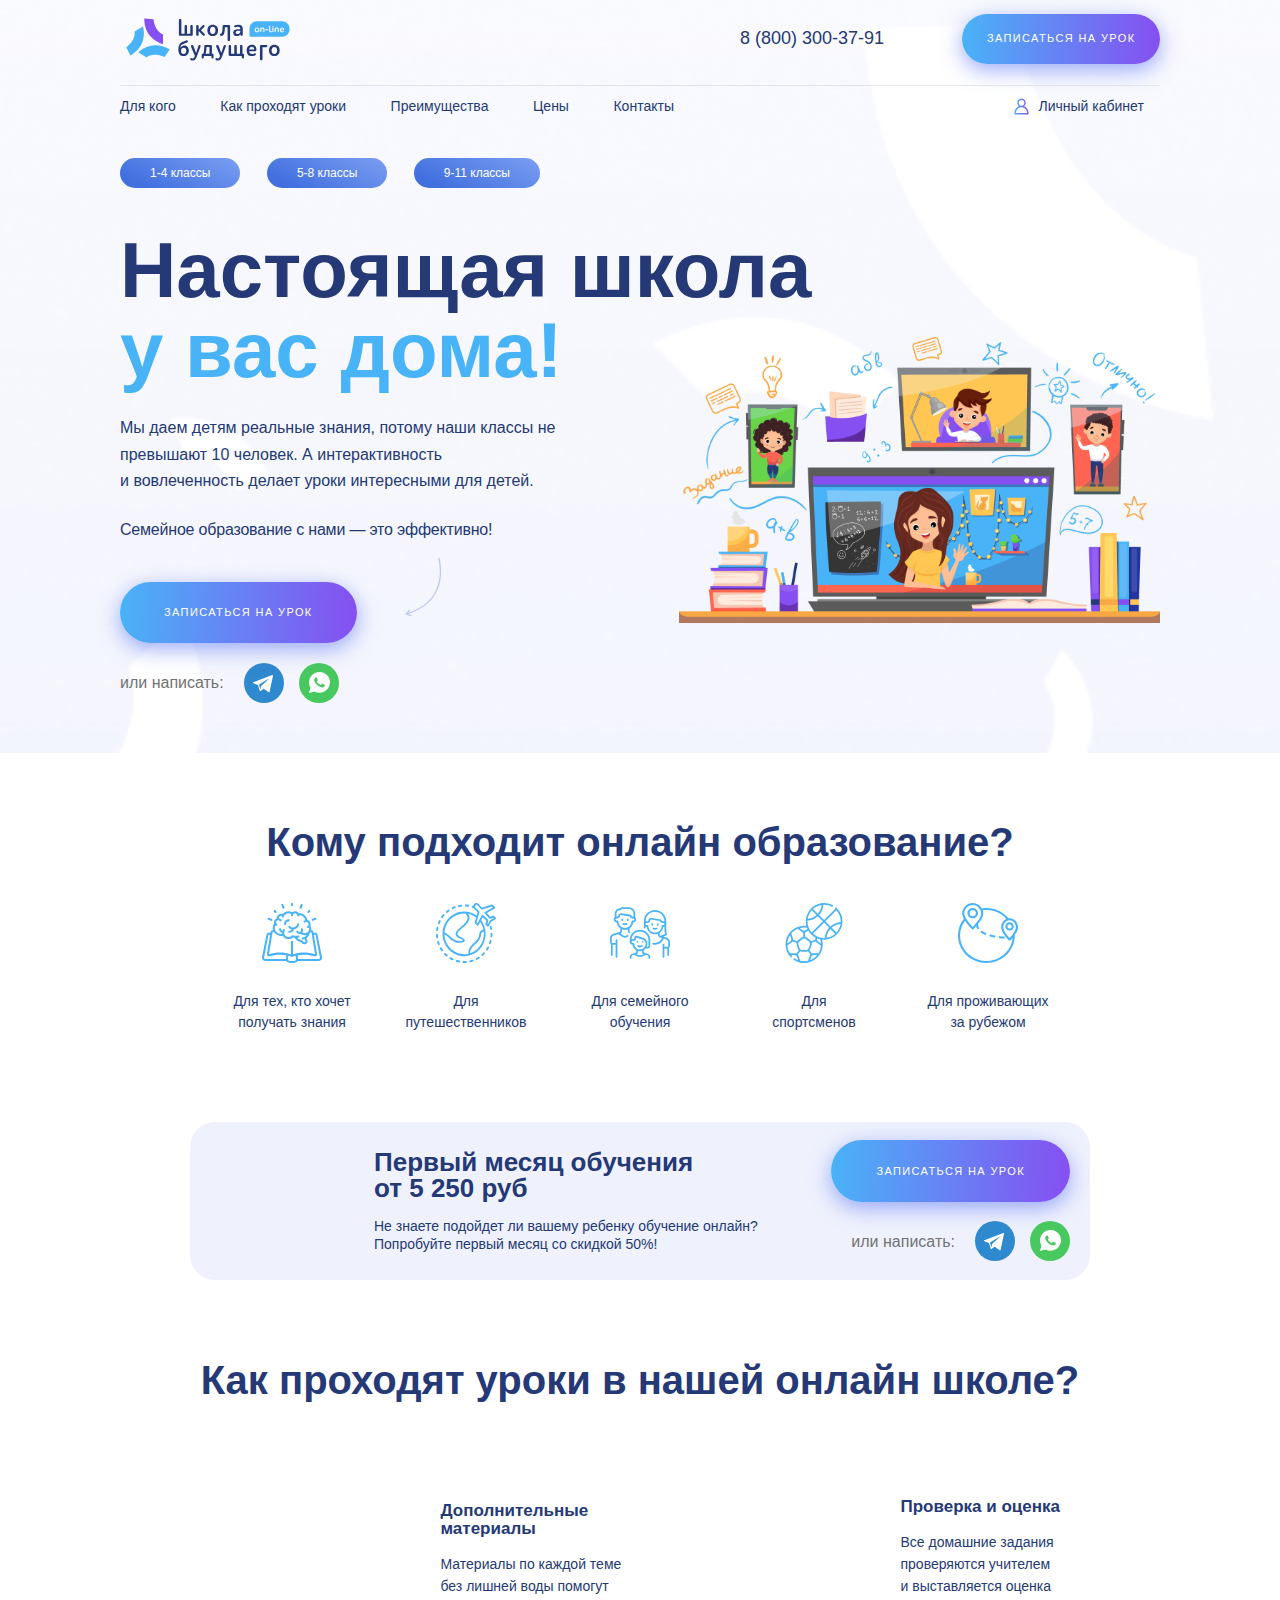
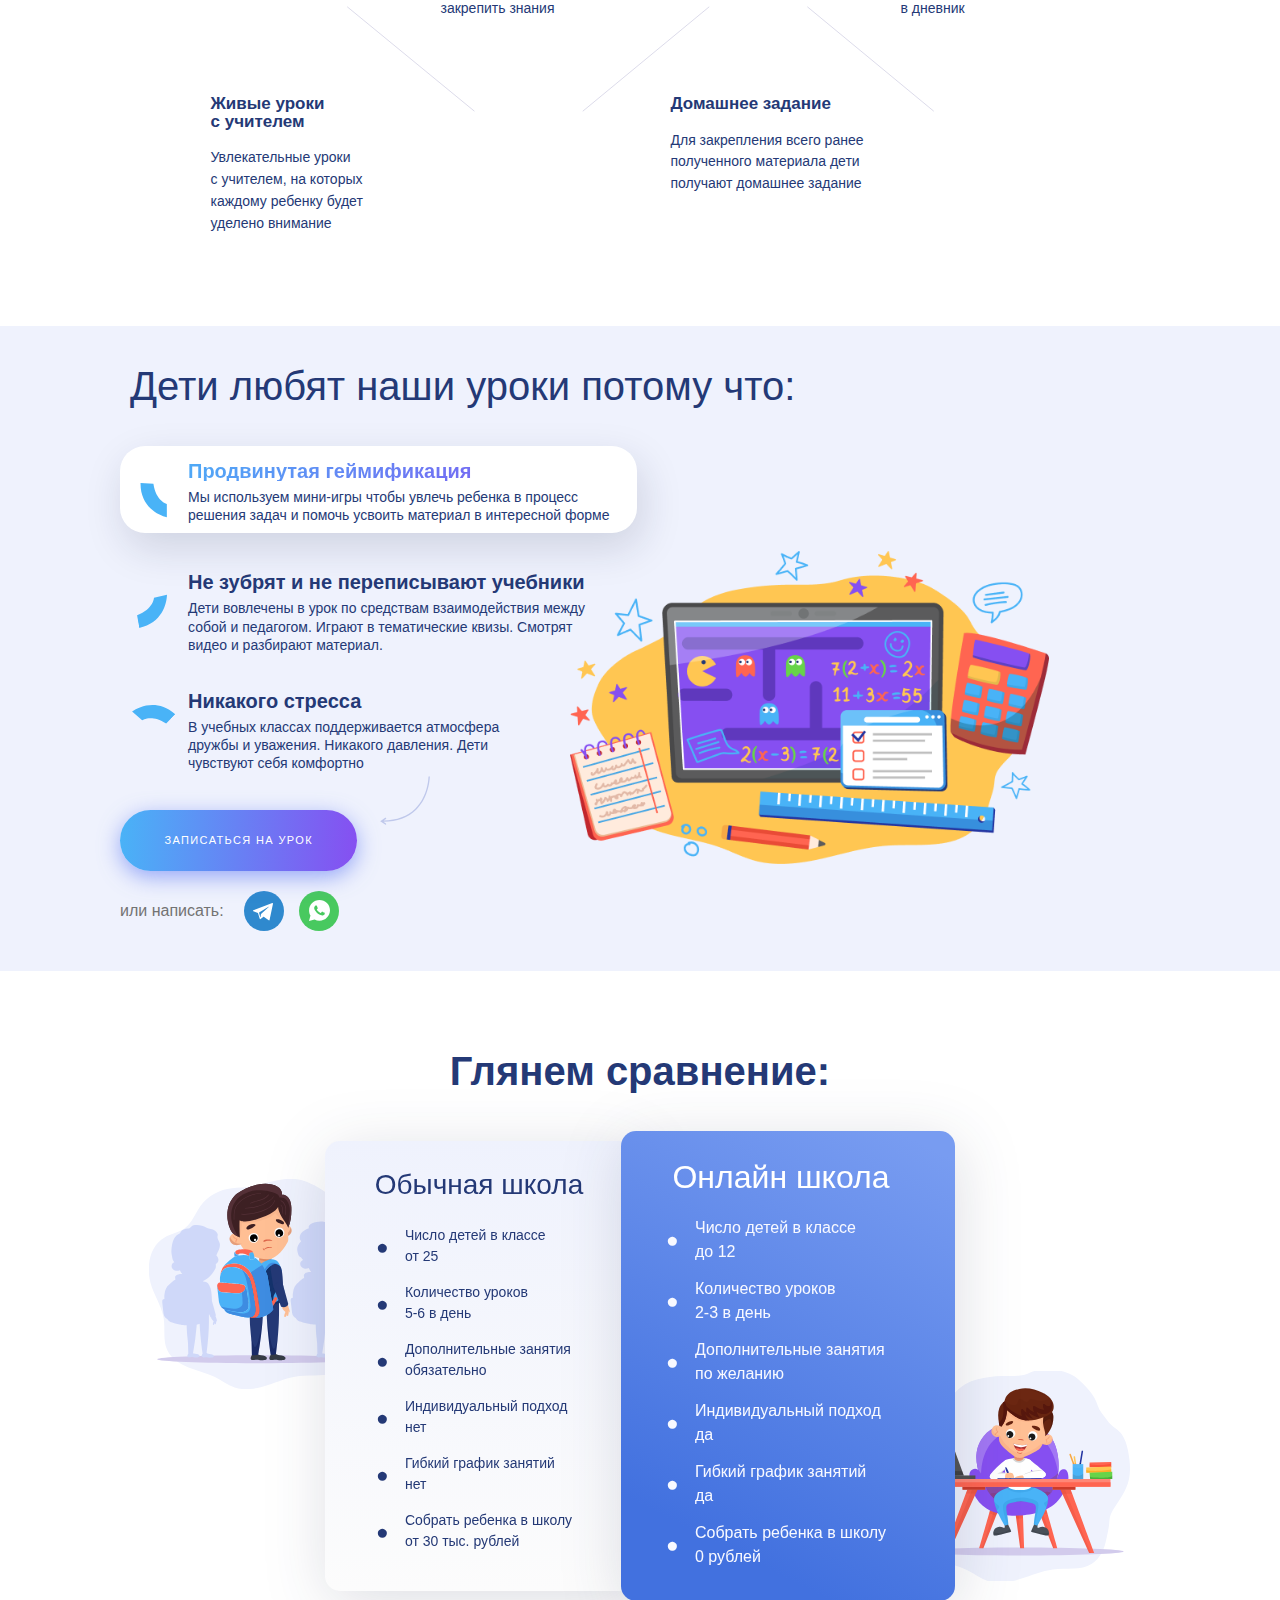
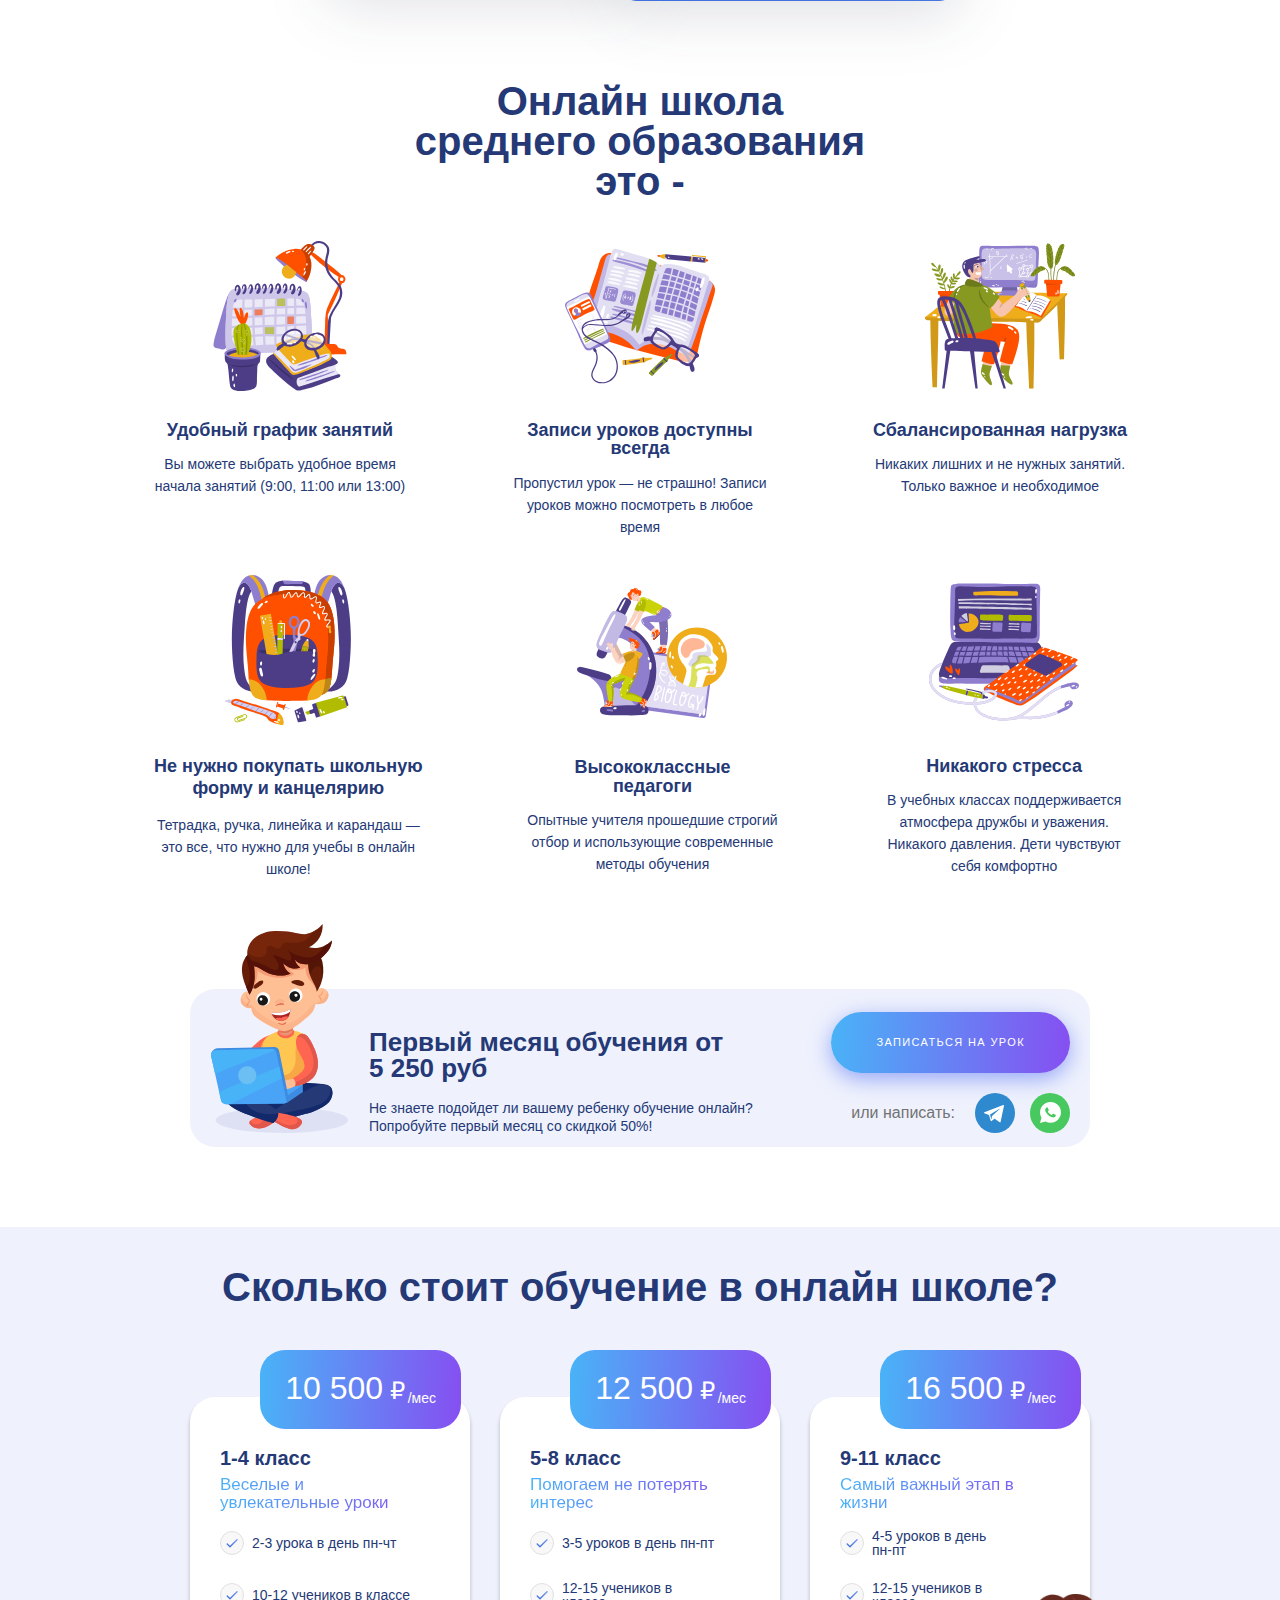
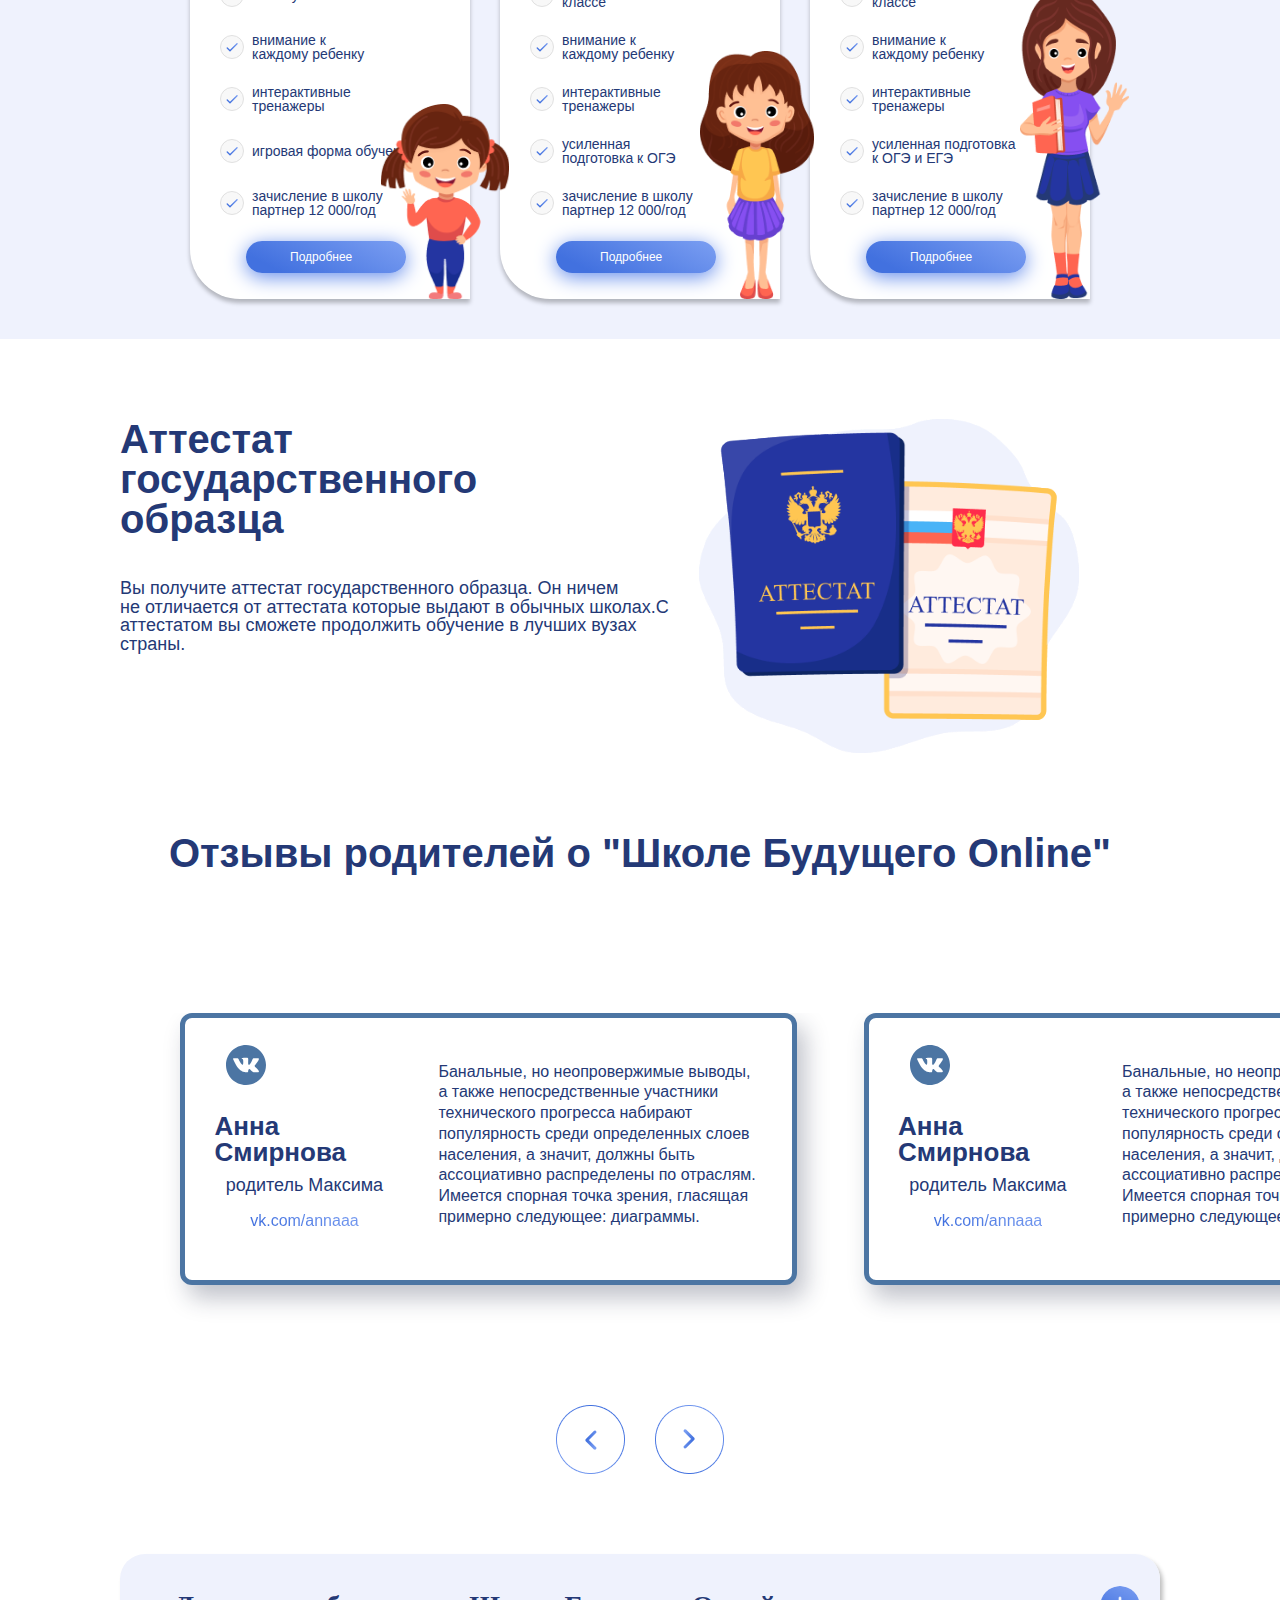
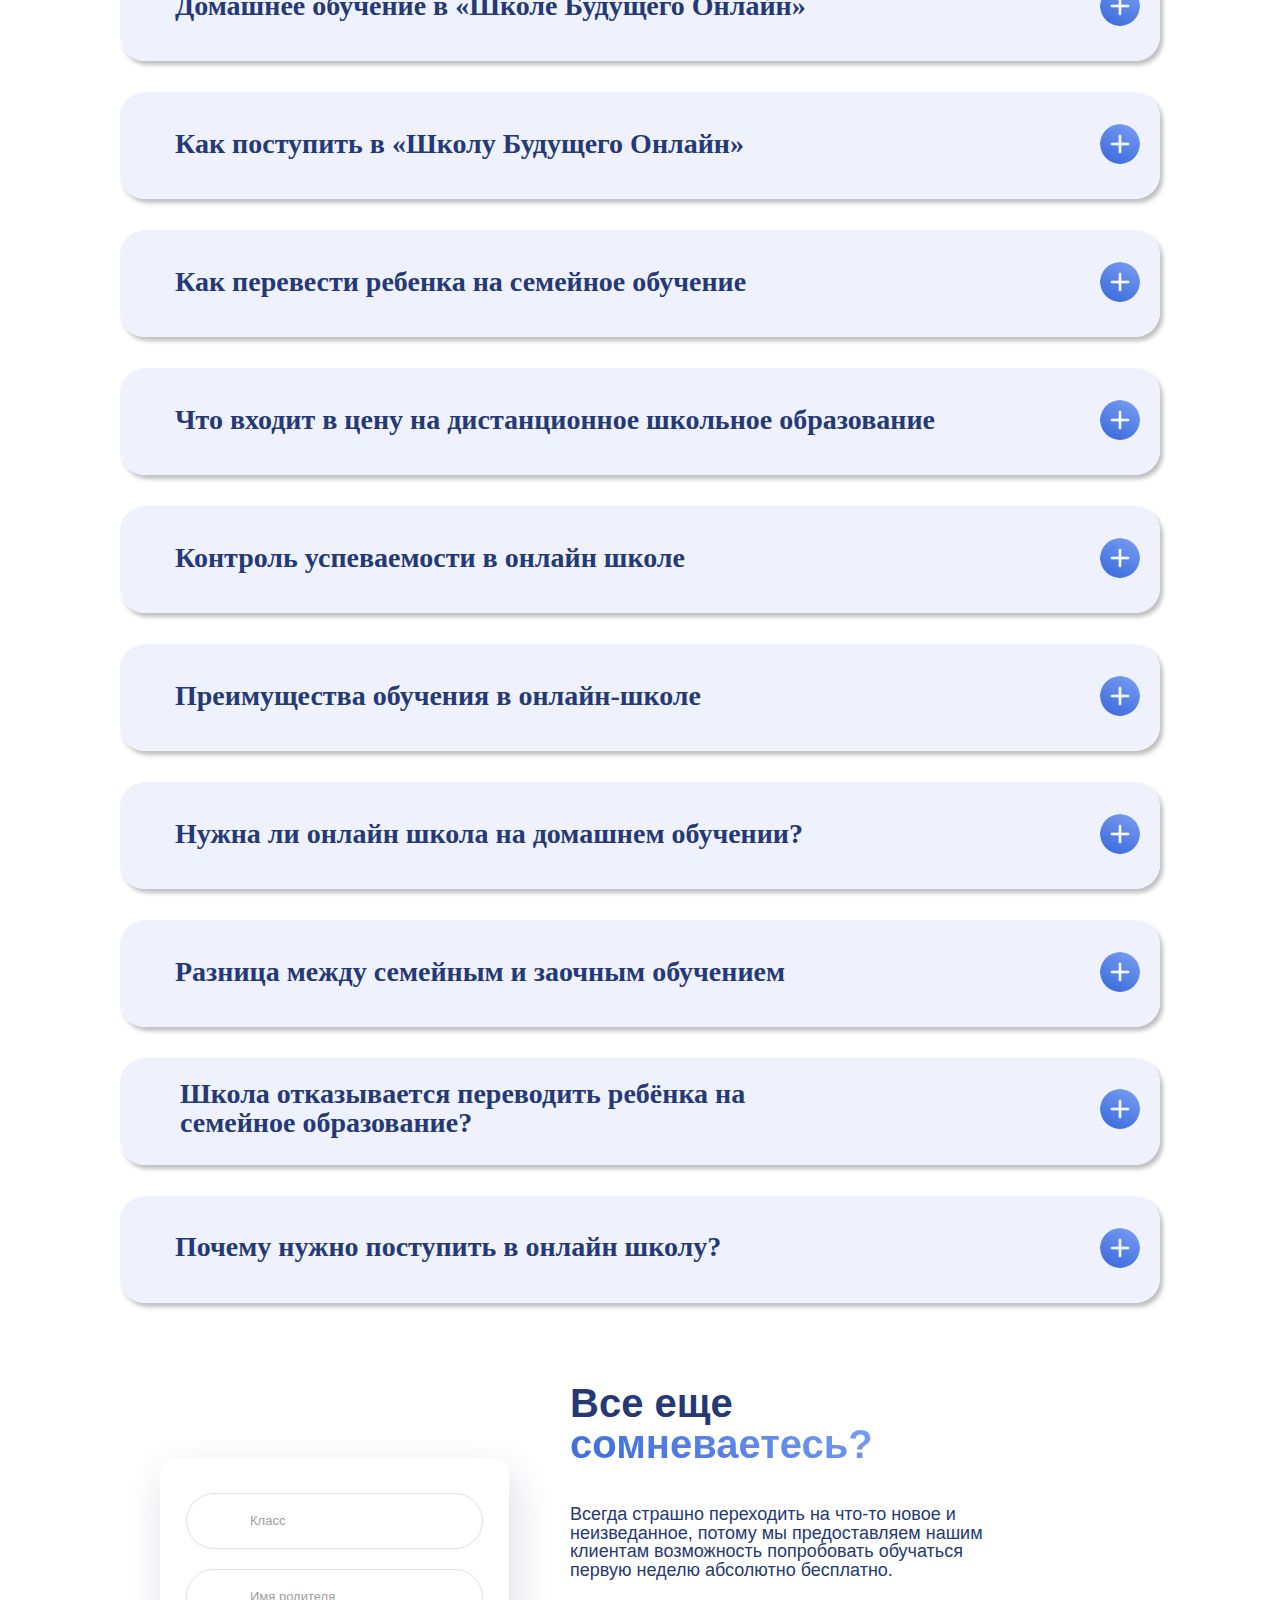
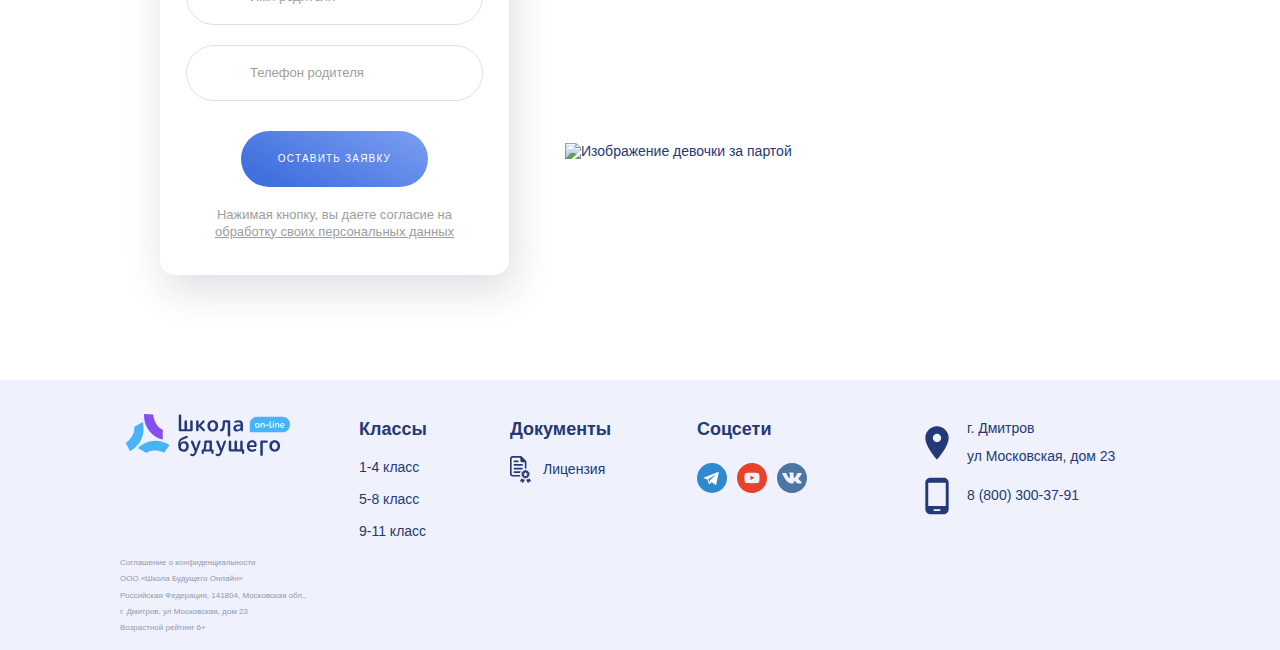
==== commit a51ca29a: "Merge pull request #88 from D-E-M-A-HTML-developers/active" ====
--- a/index.html
+++ b/index.html
@@ -1,1115 +1,1295 @@
 <!DOCTYPE html>
 <html lang="ru">
-
-<head>
-	<meta charset="UTF-8" />
-	<meta name="viewport" content="width=device-width, initial-scale=1.0" />
-	<meta http-equiv="X-UA-Compatible" content="IE=edge" />
-	<title>Школа будущего</title>
-	<link rel="stylesheet" href="styles/css/style.css" />
-</head>
-
-<body>
-	<header class="header">
-		<div class="center">
-			<div class="header__wrapper">
-				<div class="logo">
-					<a class="logo__link" href="index.html">
-						<img class="logo__image" src="images/header/logo.svg" alt="Школьный логотип" />
-					</a>
-				</div>
-				<div class="menu-wrp">
-					<nav class="menu">
-						<div class="mobile-menu">
-							<input id="menu-switch" type="checkbox" />
-							<label class="mobile-menu__burger" for="menu-switch">
-								<span class="mobile-menu__burger-element"></span>
-							</label>
-							<div class="mobile-menu__wrapper">
-								<div class="mobile-menu__box">
-									<ul class="menu-list">
-										<li class="menu-item">
-											<a class="menu-link" href="!#"> Для кого </a>
-										</li>
-										<li class="menu-item">
-											<a class="menu-link" href="!#"> Как проходят уроки </a>
-										</li>
-										<li class="menu-item">
-											<a class="menu-link" href="!#"> Преимущества </a>
-										</li>
-										<li class="menu-item">
-											<a class="menu-link" href="!#"> Цены </a>
-										</li>
-										<li class="menu-item">
-											<a class="menu-link" href="!#"> Контакты </a>
-										</li>
-										<li class="menu-item menu-item-account">
-											<a class="menu-link" href="!#"> Личный кабинет </a>
-										</li>
-										<li class="menu-item menu-item-tel">
-											<a class="menu-link" href="tel:+88003003791">
-												8 (800) 300-37-91
-											</a>
-										</li>
-									</ul>
-									<div class="menu-buttons-group">
-										<ul class="buttons">
-											<li class="buttons-item">
-												<a class="button" href="!#"> 1-4 классы </a>
-											</li>
-											<li class="buttons-item">
-												<a class="button" href="!#"> 5-8 классы </a>
-											</li>
-											<li class="buttons-item">
-												<a class="button" href="!#"> 9-11 классы </a>
-											</li>
-										</ul>
-									</div>
-								</div>
-							</div>
-						</div>
-					</nav>
-				</div>
-				<div class="header__contacts">
-					<div class="menu-item menu-item-tel">
-						<a class="menu-link" href="tel:+88003003791">
-							8 (800) 300-37-91
-						</a>
-					</div>
-					<div class="sign-up-lesson__btn-wrp header__button-sign-up-wrp">
-						<a href="#" class="sign-up-lesson__btn header__button-sign-up">Записаться на урок</a>
-					</div>
-				</div>
-			</div>
-			<div class="header__nav">
-				<ul class="header__nav-items">
-					<li class="header__nav-item">
-						<a class="menu-link" href="#!">Для кого</a>
-					</li>
-					<li class="header__nav-item">
-						<a class="menu-link" href="#!">Как проходят уроки</a>
-					</li>
-					<li class="header__nav-item">
-						<a class="menu-link" href="#!">Преимущества</a>
-					</li>
-					<li class="header__nav-item">
-						<a class="menu-link" href="#!">Цены</a>
-					</li>
-					<li class="header__nav-item">
-						<a class="menu-link" href="#!">Контакты</a>
-					</li>
-				</ul>
-
-				<div class="menu-item-account header__nav-cabinet">
-					<a class="menu-link" href="#!">Личный кабинет</a>
-				</div>
-
-				<div class="menu-buttons-group">
-					<ul class="buttons">
-						<li class="buttons-item">
-							<a class="button" href="!#"> 1-4 классы </a>
-						</li>
-						<li class="buttons-item">
-							<a class="button" href="!#"> 5-8 классы </a>
-						</li>
-						<li class="buttons-item">
-							<a class="button" href="!#"> 9-11 классы </a>
-						</li>
-					</ul>
-				</div>
-			</div>
-			<div class="header__banner">
-				<div class="header__banner-image-wrp">
-					<img class="header__banner-image" src="images/header/header-baner-ganeral.png" alt="Картинка о школе" />
-				</div>
-				<div class="header__banner-info">
-					<div class="header__banner-text-wrp">
-						<h1 class="header__banner-title">
-							Настоящая школа<br>
-							<span class="color-blue">у&nbsp;вас дома!</span>
-						</h1>
-						<p class="header__banner-txt">
-							Мы&nbsp;даем детям реальные знания, потому наши классы не
-							превышают&nbsp;10&nbsp;человек. А&nbsp;интерактивность
-							и&nbsp;вовлеченность делает уроки интересными для детей.
-						</p>
-						<p class="header__banner-txt header__banner-txt_bold">
-							Семейное образование с&nbsp;нами&nbsp;&mdash; это эффективно!
-						</p>
-					</div>
-				</div>
-				<div class="sign-up-lesson">
-					<div class="sign-up-lesson__btn-wrp">
-						<a class="sign-up-lesson__btn" href="!#">Записаться на урок</a>
-					</div>
-					<div class="contact-us">
-						<span class="contact-us__txt">или написать:</span>
-						<div class="contact-us__icons-wrapper">
-							<a class="contact-us__telegramm" style="
+  <head>
+    <meta charset="UTF-8" />
+    <meta name="viewport" content="width=device-width, initial-scale=1.0" />
+    <meta http-equiv="X-UA-Compatible" content="IE=edge" />
+    <title>Школа будущего</title>
+    <link rel="stylesheet" href="styles/css/style.css" />
+  </head>
+
+  <body>
+    <header class="header">
+      <div class="center">
+        <div class="header__wrapper">
+          <div class="logo">
+            <a class="logo__link" href="index.html">
+              <img
+                class="logo__image"
+                src="images/header/logo.svg"
+                alt="Школьный логотип"
+              />
+            </a>
+          </div>
+          <div class="menu-wrp">
+            <nav class="menu">
+              <div class="mobile-menu">
+                <input id="menu-switch" type="checkbox" />
+                <label class="mobile-menu__burger" for="menu-switch">
+                  <span class="mobile-menu__burger-element"></span>
+                </label>
+                <div class="mobile-menu__wrapper">
+                  <div class="mobile-menu__box">
+                    <ul class="menu-list">
+                      <li class="menu-item">
+                        <a class="menu-link" href="!#"> Для кого </a>
+                      </li>
+                      <li class="menu-item">
+                        <a class="menu-link" href="!#"> Как проходят уроки </a>
+                      </li>
+                      <li class="menu-item">
+                        <a class="menu-link" href="!#"> Преимущества </a>
+                      </li>
+                      <li class="menu-item">
+                        <a class="menu-link" href="!#"> Цены </a>
+                      </li>
+                      <li class="menu-item">
+                        <a class="menu-link" href="!#"> Контакты </a>
+                      </li>
+                      <li class="menu-item menu-item-account">
+                        <a class="menu-link" href="!#"> Личный кабинет </a>
+                      </li>
+                      <li class="menu-item menu-item-tel">
+                        <a class="menu-link" href="tel:+88003003791">
+                          8 (800) 300-37-91
+                        </a>
+                      </li>
+                    </ul>
+                    <div class="menu-buttons-group">
+                      <ul class="buttons">
+                        <li class="buttons-item">
+                          <a class="button" href="!#"> 1-4 классы </a>
+                        </li>
+                        <li class="buttons-item">
+                          <a class="button" href="!#"> 5-8 классы </a>
+                        </li>
+                        <li class="buttons-item">
+                          <a class="button" href="!#"> 9-11 классы </a>
+                        </li>
+                      </ul>
+                    </div>
+                  </div>
+                </div>
+              </div>
+            </nav>
+          </div>
+          <div class="header__contacts">
+            <div class="menu-item menu-item-tel">
+              <a class="menu-link" href="tel:+88003003791">
+                8 (800) 300-37-91
+              </a>
+            </div>
+            <div class="sign-up-lesson__btn-wrp header__button-sign-up-wrp">
+              <a href="#" class="sign-up-lesson__btn header__button-sign-up"
+                >Записаться на урок</a
+              >
+            </div>
+          </div>
+        </div>
+        <div class="header__nav">
+          <ul class="header__nav-items">
+            <li class="header__nav-item">
+              <a class="menu-link" href="#!">Для кого</a>
+            </li>
+            <li class="header__nav-item">
+              <a class="menu-link" href="#!">Как проходят уроки</a>
+            </li>
+            <li class="header__nav-item">
+              <a class="menu-link" href="#!">Преимущества</a>
+            </li>
+            <li class="header__nav-item">
+              <a class="menu-link" href="#!">Цены</a>
+            </li>
+            <li class="header__nav-item">
+              <a class="menu-link" href="#!">Контакты</a>
+            </li>
+          </ul>
+
+          <div class="menu-item-account header__nav-cabinet">
+            <a class="menu-link" href="#!">Личный кабинет</a>
+          </div>
+
+          <div class="menu-buttons-group">
+            <ul class="buttons">
+              <li class="buttons-item">
+                <a class="button" href="!#"> 1-4 классы </a>
+              </li>
+              <li class="buttons-item">
+                <a class="button" href="!#"> 5-8 классы </a>
+              </li>
+              <li class="buttons-item">
+                <a class="button" href="!#"> 9-11 классы </a>
+              </li>
+            </ul>
+          </div>
+        </div>
+        <div class="header__banner">
+          <div class="header__banner-image-wrp">
+            <img
+              class="header__banner-image"
+              src="images/header/header-baner-ganeral.png"
+              alt="Картинка о школе"
+            />
+          </div>
+          <div class="header__banner-info">
+            <div class="header__banner-text-wrp">
+              <h1 class="header__banner-title">
+                Настоящая школа<br />
+                <span class="color-blue">у&nbsp;вас дома!</span>
+              </h1>
+              <p class="header__banner-txt">
+                Мы&nbsp;даем детям реальные знания, потому наши классы не
+                превышают&nbsp;10&nbsp;человек. А&nbsp;интерактивность
+                и&nbsp;вовлеченность делает уроки интересными для детей.
+              </p>
+              <p class="header__banner-txt header__banner-txt_bold">
+                Семейное образование с&nbsp;нами&nbsp;&mdash; это эффективно!
+              </p>
+            </div>
+          </div>
+          <div class="sign-up-lesson">
+            <div class="sign-up-lesson__btn-wrp">
+              <a class="sign-up-lesson__btn" href="!#">Записаться на урок</a>
+            </div>
+            <div class="contact-us">
+              <span class="contact-us__txt">или написать:</span>
+              <div class="contact-us__icons-wrapper">
+                <a
+                  class="contact-us__telegramm"
+                  style="
                     background-image: url(./images/icon/telegramm-icon.svg);
-                  " href="https://web.telegram.org/k/" target="_blank"></a>
-							<a class="contact-us__whatsapp" style="background-image: url(./images/icon/watsapp-icon.svg)"
-								href="https://www.whatsapp.com/?lang=ru_RU" target="_blank"></a>
-						</div>
-					</div>
-				</div>
-			</div>
-		</div>
-	</header>
-
-	<main>
-		<section class="online-learning">
-			<div class="center">
-				<div class="online-learning__info-wrapper">
-					<h2 class="online-learning__title">
-						Кому подходит онлайн образование?
-					</h2>
-					<div class="online-learning__list-wrapper">
-						<ul class="online-learning__list">
-							<li class="online-learning__item">
-								Для тех, кто хочет получать знания
-							</li>
-							<li class="online-learning__item">Для путешественников</li>
-							<li class="online-learning__item">Для семейного обучения</li>
-							<li class="online-learning__item">Для<br />спортсменов</li>
-							<li class="online-learning__item">
-								Для проживающих за&nbsp;рубежом
-							</li>
-						</ul>
-					</div>
-				</div>
-				<div class="promotion">
-					<div class="promotion__wrapper">
-						<div class="promotion__description-wrapper">
-							<h3 class="promotion__title">
-								Первый месяц обучения от&nbsp;5&nbsp;250&nbsp;руб
-							</h3>
-							<p class="promotion__text">
-								Не&nbsp;знаете подойдет&nbsp;ли вашему ребенку обучение
-								онлайн? Попробуйте первый месяц со скидкой&nbsp;50%!
-							</p>
-						</div>
-						<div class="promotion__image-wrapper" style="
+                  "
+                  href="https://web.telegram.org/k/"
+                  target="_blank"
+                ></a>
+                <a
+                  class="contact-us__whatsapp"
+                  style="background-image: url(./images/icon/watsapp-icon.svg)"
+                  href="https://www.whatsapp.com/?lang=ru_RU"
+                  target="_blank"
+                ></a>
+              </div>
+            </div>
+          </div>
+        </div>
+      </div>
+    </header>
+
+    <main>
+      <section class="online-learning">
+        <div class="center">
+          <div class="online-learning__info-wrapper">
+            <h2 class="online-learning__title">
+              Кому подходит онлайн образование?
+            </h2>
+            <div class="online-learning__list-wrapper">
+              <ul class="online-learning__list">
+                <li class="online-learning__item">
+                  Для тех, кто хочет получать знания
+                </li>
+                <li class="online-learning__item">Для путешественников</li>
+                <li class="online-learning__item">Для семейного обучения</li>
+                <li class="online-learning__item">Для<br />спортсменов</li>
+                <li class="online-learning__item">
+                  Для проживающих за&nbsp;рубежом
+                </li>
+              </ul>
+            </div>
+          </div>
+          <div class="promotion">
+            <div class="promotion__wrapper">
+              <div class="promotion__description-wrapper">
+                <h3 class="promotion__title">
+                  Первый месяц обучения от&nbsp;5&nbsp;250&nbsp;руб
+                </h3>
+                <p class="promotion__text">
+                  Не&nbsp;знаете подойдет&nbsp;ли вашему ребенку обучение
+                  онлайн? Попробуйте первый месяц со скидкой&nbsp;50%!
+                </p>
+              </div>
+              <div
+                class="promotion__image-wrapper"
+                style="
                   background-image: url(./images/online-learnig/promotion-girl.svg);
-                "></div>
-						<div class="sign-up-lesson">
-							<div class="sign-up-lesson__btn-wrp">
-								<a class="sign-up-lesson__btn" href="!#">Записаться&nbsp;на&nbsp;урок</a>
-							</div>
-							<div class="contact-us">
-								<span class="contact-us__txt">или написать:</span>
-								<div class="contact-us__icons-wrapper">
-									<a class="contact-us__telegramm" style="
+                "
+              ></div>
+              <div class="sign-up-lesson">
+                <div class="sign-up-lesson__btn-wrp">
+                  <a class="sign-up-lesson__btn" href="!#"
+                    >Записаться&nbsp;на&nbsp;урок</a
+                  >
+                </div>
+                <div class="contact-us">
+                  <span class="contact-us__txt">или написать:</span>
+                  <div class="contact-us__icons-wrapper">
+                    <a
+                      class="contact-us__telegramm"
+                      style="
                         background-image: url(./images/icon/telegramm-icon.svg);
-                      " href="https://web.telegram.org/k/" target="_blank"></a>
-									<a class="contact-us__whatsapp" style="
+                      "
+                      href="https://web.telegram.org/k/"
+                      target="_blank"
+                    ></a>
+                    <a
+                      class="contact-us__whatsapp"
+                      style="
                         background-image: url(./images/icon/watsapp-icon.svg);
-                      " href="https://www.whatsapp.com/?lang=ru_RU" target="_blank"></a>
-								</div>
-							</div>
-						</div>
-					</div>
-				</div>
-			</div>
-		</section>
-
-		<section class="online-lessons">
-			<div class="center">
-				<h2 class="online-lessons__title">
-					Как проходят уроки в нашей онлайн школе?
-				</h2>
-				<div class="online-lessons__info">
-					<ul class="online-lessons__list">
-						<li class="online-lessons__item">
-							<div class="online-lessons__img" style="background-image: url(./images/online-lesson/img1.png)"></div>
-							<div class="online-lessons__item-description">
-								<h3 class="online-lessons__item-name">
-									Живые уроки с&nbsp;учителем
-								</h3>
-								<p class="online-lessons__item-text">
-									Увлекательные уроки с&nbsp;учителем, на&nbsp;которых каждому
-									ребенку будет уделено внимание
-								</p>
-							</div>
-						</li>
-						<li class="online-lessons__item">
-							<div class="online-lessons__img" style="background-image: url(./images/online-lesson/img2.png)"></div>
-							<div class="online-lessons__item-description">
-								<h3 class="online-lessons__item-name">
-									Дополнительные материалы
-								</h3>
-								<p class="online-lessons__item-text">
-									Материалы по&nbsp;каждой теме без лишней воды помогут
-									закрепить знания
-								</p>
-							</div>
-						</li>
-						<li class="online-lessons__item">
-							<div class="online-lessons__img" style="background-image: url(./images/online-lesson/img3.png)"></div>
-							<div class="online-lessons__item-description">
-								<h3 class="online-lessons__item-name">Домашнее задание</h3>
-								<p class="online-lessons__item-text">
-									Для закрепления всего ранее полученного материала дети
-									получают домашнее задание
-								</p>
-							</div>
-						</li>
-						<li class="online-lessons__item">
-							<div class="online-lessons__img" style="background-image: url(./images/online-lesson/img4.png)"></div>
-							<div class="online-lessons__item-description">
-								<h3 class="online-lessons__item-name">Проверка и оценка</h3>
-								<p class="online-lessons__item-text">
-									Все домашние задания проверяются учителем
-									и&nbsp;выставляется оценка в&nbsp;дневник
-								</p>
-							</div>
-						</li>
-					</ul>
-				</div>
-			</div>
-		</section>
-
-		<section class="lesson-advantages">
-			<div class="center">
-				<h2 class="lesson-advantages__title">
-					Дети любят наши уроки потому что:
-				</h2>
-				<div class="lesson-advantages__wrapper">
-					<div class="lesson-advantages__cards-wrapper">
-						<div class="lesson-advantages__card">
-							<h3 class="lesson-advantages__name">
-								Продвинутая геймификация
-							</h3>
-							<p class="lesson-advantages__text">
-								Мы&nbsp;используем мини-игры чтобы увлечь ребенка&nbsp;в
-								процесс решения задач и&nbsp;помочь усвоить материал&nbsp;в
-								интересной форме
-							</p>
-						</div>
-						<div class="lesson-advantages__image" style="
+                      "
+                      href="https://www.whatsapp.com/?lang=ru_RU"
+                      target="_blank"
+                    ></a>
+                  </div>
+                </div>
+              </div>
+            </div>
+          </div>
+        </div>
+      </section>
+
+      <section class="online-lessons">
+        <div class="center">
+          <h2 class="online-lessons__title">
+            Как проходят уроки в нашей онлайн школе?
+          </h2>
+          <div class="online-lessons__info">
+            <ul class="online-lessons__list">
+              <li class="online-lessons__item">
+                <div
+                  class="online-lessons__img"
+                  style="background-image: url(./images/online-lesson/img1.png)"
+                ></div>
+                <div class="online-lessons__item-description">
+                  <h3 class="online-lessons__item-name">
+                    Живые уроки с&nbsp;учителем
+                  </h3>
+                  <p class="online-lessons__item-text">
+                    Увлекательные уроки с&nbsp;учителем, на&nbsp;которых каждому
+                    ребенку будет уделено внимание
+                  </p>
+                </div>
+              </li>
+              <li class="online-lessons__item">
+                <div
+                  class="online-lessons__img"
+                  style="background-image: url(./images/online-lesson/img2.png)"
+                ></div>
+                <div class="online-lessons__item-description">
+                  <h3 class="online-lessons__item-name">
+                    Дополнительные материалы
+                  </h3>
+                  <p class="online-lessons__item-text">
+                    Материалы по&nbsp;каждой теме без лишней воды помогут
+                    закрепить знания
+                  </p>
+                </div>
+              </li>
+              <li class="online-lessons__item">
+                <div
+                  class="online-lessons__img"
+                  style="background-image: url(./images/online-lesson/img3.png)"
+                ></div>
+                <div class="online-lessons__item-description">
+                  <h3 class="online-lessons__item-name">Домашнее задание</h3>
+                  <p class="online-lessons__item-text">
+                    Для закрепления всего ранее полученного материала дети
+                    получают домашнее задание
+                  </p>
+                </div>
+              </li>
+              <li class="online-lessons__item">
+                <div
+                  class="online-lessons__img"
+                  style="background-image: url(./images/online-lesson/img4.png)"
+                ></div>
+                <div class="online-lessons__item-description">
+                  <h3 class="online-lessons__item-name">Проверка и оценка</h3>
+                  <p class="online-lessons__item-text">
+                    Все домашние задания проверяются учителем
+                    и&nbsp;выставляется оценка в&nbsp;дневник
+                  </p>
+                </div>
+              </li>
+            </ul>
+          </div>
+        </div>
+      </section>
+
+      <section class="lesson-advantages">
+        <div class="center">
+          <h2 class="lesson-advantages__title">
+            Дети любят наши уроки потому что:
+          </h2>
+          <div class="lesson-advantages__wrapper">
+            <div class="lesson-advantages__cards-wrapper">
+              <div class="lesson-advantages__card">
+                <h3 class="lesson-advantages__name">
+                  Продвинутая геймификация
+                </h3>
+                <p class="lesson-advantages__text">
+                  Мы&nbsp;используем мини-игры чтобы увлечь ребенка&nbsp;в
+                  процесс решения задач и&nbsp;помочь усвоить материал&nbsp;в
+                  интересной форме
+                </p>
+              </div>
+              <div
+                class="lesson-advantages__image"
+                style="
                   background-image: url(./images/lesson-advantages/card-image.png);
-                "></div>
-						<div class="lesson-advantages__card">
-							<h3 class="lesson-advantages__name">
-								Не зубрят и не переписывают учебники
-							</h3>
-							<p class="lesson-advantages__text">
-								Дети вовлечены в&nbsp;урок по&nbsp;средствам взаимодействия
-								между собой и&nbsp;педагогом. Играют в&nbsp;тематические
-								квизы. Смотрят видео и&nbsp;разбирают материал.
-							</p>
-						</div>
-						<div class="lesson-advantages__card">
-							<h3 class="lesson-advantages__name">Никакого стресса</h3>
-							<p class="lesson-advantages__text">
-								В&nbsp;учебных классах поддерживается атмосфера дружбы
-								и&nbsp;уважения. Никакого давления. Дети чувствуют себя
-								комфортно
-							</p>
-						</div>
-					</div>
-					<div class="sign-up-lesson">
-						<div class="sign-up-lesson__btn-wrp">
-							<a class="sign-up-lesson__btn" href="!#">Записаться&nbsp;на&nbsp;урок</a>
-						</div>
-						<div class="contact-us">
-							<span class="contact-us__txt">или написать:</span>
-							<div class="contact-us__icons-wrapper">
-								<a class="contact-us__telegramm" style="
+                "
+              ></div>
+              <div class="lesson-advantages__card">
+                <h3 class="lesson-advantages__name">
+                  Не зубрят и не переписывают учебники
+                </h3>
+                <p class="lesson-advantages__text">
+                  Дети вовлечены в&nbsp;урок по&nbsp;средствам взаимодействия
+                  между собой и&nbsp;педагогом. Играют в&nbsp;тематические
+                  квизы. Смотрят видео и&nbsp;разбирают материал.
+                </p>
+              </div>
+              <div class="lesson-advantages__card">
+                <h3 class="lesson-advantages__name">Никакого стресса</h3>
+                <p class="lesson-advantages__text">
+                  В&nbsp;учебных классах поддерживается атмосфера дружбы
+                  и&nbsp;уважения. Никакого давления. Дети чувствуют себя
+                  комфортно
+                </p>
+              </div>
+            </div>
+            <div class="sign-up-lesson">
+              <div class="sign-up-lesson__btn-wrp">
+                <a class="sign-up-lesson__btn" href="!#"
+                  >Записаться&nbsp;на&nbsp;урок</a
+                >
+              </div>
+              <div class="contact-us">
+                <span class="contact-us__txt">или написать:</span>
+                <div class="contact-us__icons-wrapper">
+                  <a
+                    class="contact-us__telegramm"
+                    style="
                       background-image: url(./images/icon/telegramm-icon.svg);
-                    " href="https://web.telegram.org/k/" target="_blank"></a>
-								<a class="contact-us__whatsapp" style="
+                    "
+                    href="https://web.telegram.org/k/"
+                    target="_blank"
+                  ></a>
+                  <a
+                    class="contact-us__whatsapp"
+                    style="
                       background-image: url(./images/icon/watsapp-icon.svg);
-                    " href="https://www.whatsapp.com/?lang=ru_RU" target="_blank"></a>
-							</div>
-						</div>
-					</div>
-				</div>
-			</div>
-		</section>
-
-		<section class="compare-schools">
-			<div class="center">
-				<h2 class="compare-schools__title">Глянем сравнение:</h2>
-				<div class="compare-schools__wrp">
-					<div class="about-schools">
-						<h3 class="about-schools__title">Обычная школа</h3>
-						<ul class="about-schools__list">
-							<li class="about-schools__item">
-								Число детей в классе <span>от&nbsp;25</span>
-							</li>
-							<li class="about-schools__item">
-								Количество уроков<span>5-6&nbsp;в&nbsp;день</span>
-							</li>
-							<li class="about-schools__item">
-								Дополнительные занятия <span>обязательно</span>
-							</li>
-							<li class="about-schools__item">
-								Индивидуальный подход <span>нет</span>
-							</li>
-							<li class="about-schools__item">
-								Гибкий график занятий <span>нет</span>
-							</li>
-							<li class="about-schools__item">
-								Собрать ребенка в школу <span>от 30 тыс. рублей</span>
-							</li>
-						</ul>
-					</div>
-					<div class="about-schools about-schools--online">
-						<h3 class="about-schools__title">Онлайн школа</h3>
-						<ul class="about-schools__list">
-							<li class="about-schools__item">
-								Число детей в классе <span>до&nbsp;12</span>
-							</li>
-							<li class="about-schools__item">
-								Количество уроков<span>2-3&nbsp;в день</span>
-							</li>
-							<li class="about-schools__item">
-								Дополнительные занятия <span>по желанию</span>
-							</li>
-							<li class="about-schools__item">
-								Индивидуальный подход <span>да&nbsp;</span>
-							</li>
-							<li class="about-schools__item">
-								Гибкий график занятий <span>да&nbsp;</span>
-							</li>
-							<li class="about-schools__item">
-								Собрать ребенка в школу <span>0 рублей</span>
-							</li>
-						</ul>
-					</div>
-				</div>
-			</div>
-		</section>
-
-		<section class="advantages-school">
-			<div class="center">
-				<h2 class="advantages-school__title">
-					Онлайн школа среднего&nbsp;образования это -
-				</h2>
-				<ul class="advantages-school__list">
-					<li class="advantages-school__item">
-						<div class="advantages-school__image" style="
+                    "
+                    href="https://www.whatsapp.com/?lang=ru_RU"
+                    target="_blank"
+                  ></a>
+                </div>
+              </div>
+            </div>
+          </div>
+        </div>
+      </section>
+
+      <section class="compare-schools">
+        <div class="center">
+          <h2 class="compare-schools__title">Глянем сравнение:</h2>
+          <div class="compare-schools__wrp">
+            <div class="about-schools">
+              <h3 class="about-schools__title">Обычная школа</h3>
+              <ul class="about-schools__list">
+                <li class="about-schools__item">
+                  Число детей в классе <span>от&nbsp;25</span>
+                </li>
+                <li class="about-schools__item">
+                  Количество уроков<span>5-6&nbsp;в&nbsp;день</span>
+                </li>
+                <li class="about-schools__item">
+                  Дополнительные занятия <span>обязательно</span>
+                </li>
+                <li class="about-schools__item">
+                  Индивидуальный подход <span>нет</span>
+                </li>
+                <li class="about-schools__item">
+                  Гибкий график занятий <span>нет</span>
+                </li>
+                <li class="about-schools__item">
+                  Собрать ребенка в школу <span>от 30 тыс. рублей</span>
+                </li>
+              </ul>
+            </div>
+            <div class="about-schools about-schools--online">
+              <h3 class="about-schools__title">Онлайн школа</h3>
+              <ul class="about-schools__list">
+                <li class="about-schools__item">
+                  Число детей в классе <span>до&nbsp;12</span>
+                </li>
+                <li class="about-schools__item">
+                  Количество уроков<span>2-3&nbsp;в день</span>
+                </li>
+                <li class="about-schools__item">
+                  Дополнительные занятия <span>по желанию</span>
+                </li>
+                <li class="about-schools__item">
+                  Индивидуальный подход <span>да&nbsp;</span>
+                </li>
+                <li class="about-schools__item">
+                  Гибкий график занятий <span>да&nbsp;</span>
+                </li>
+                <li class="about-schools__item">
+                  Собрать ребенка в школу <span>0 рублей</span>
+                </li>
+              </ul>
+            </div>
+          </div>
+        </div>
+      </section>
+
+      <section class="advantages-school">
+        <div class="center">
+          <h2 class="advantages-school__title">
+            Онлайн школа среднего&nbsp;образования это -
+          </h2>
+          <ul class="advantages-school__list">
+            <li class="advantages-school__item">
+              <div
+                class="advantages-school__image"
+                style="
                   background-image: url(./images/advantages-school/img1.svg);
-                "></div>
-						<h3 class="advantages-school__subtitle">
-							Удобный график занятий
-						</h3>
-						<p class="advantages-school__txt">
-							Вы можете выбрать удобное время начала занятий (9:00, 11:00 или
-							13:00)
-						</p>
-					</li>
-					<li class="advantages-school__item">
-						<div class="advantages-school__image" style="
+                "
+              ></div>
+              <h3 class="advantages-school__subtitle">
+                Удобный график занятий
+              </h3>
+              <p class="advantages-school__txt">
+                Вы можете выбрать удобное время начала занятий (9:00, 11:00 или
+                13:00)
+              </p>
+            </li>
+            <li class="advantages-school__item">
+              <div
+                class="advantages-school__image"
+                style="
                   background-image: url(./images/advantages-school/img2.svg);
-                "></div>
-						<h3 class="advantages-school__subtitle">
-							Записи уроков доступны всегда
-						</h3>
-						<p class="advantages-school__txt">
-							Пропустил урок&nbsp;&mdash; не&nbsp;страшно! Записи уроков можно
-							посмотреть в&nbsp;любое время
-						</p>
-					</li>
-					<li class="advantages-school__item">
-						<div class="advantages-school__image" style="
+                "
+              ></div>
+              <h3 class="advantages-school__subtitle">
+                Записи уроков доступны всегда
+              </h3>
+              <p class="advantages-school__txt">
+                Пропустил урок&nbsp;&mdash; не&nbsp;страшно! Записи уроков можно
+                посмотреть в&nbsp;любое время
+              </p>
+            </li>
+            <li class="advantages-school__item">
+              <div
+                class="advantages-school__image"
+                style="
                   background-image: url(./images/advantages-school/img3.svg);
-                "></div>
-						<h3 class="advantages-school__subtitle">
-							Сбалансированная нагрузка
-						</h3>
-						<p class="advantages-school__txt">
-							Никаких лишних и&nbsp;не&nbsp;нужных занятий. Только важное
-							и&nbsp;необходимое
-						</p>
-					</li>
-					<li class="advantages-school__item">
-						<div class="advantages-school__image" style="
+                "
+              ></div>
+              <h3 class="advantages-school__subtitle">
+                Сбалансированная нагрузка
+              </h3>
+              <p class="advantages-school__txt">
+                Никаких лишних и&nbsp;не&nbsp;нужных занятий. Только важное
+                и&nbsp;необходимое
+              </p>
+            </li>
+            <li class="advantages-school__item">
+              <div
+                class="advantages-school__image"
+                style="
                   background-image: url(./images/advantages-school/img4.svg);
-                "></div>
-						<h3 class="advantages-school__subtitle">
-							Не&nbsp;нужно покупать школьную форму и&nbsp;канцелярию
-						</h3>
-						<p class="advantages-school__txt">
-							Тетрадка, ручка, линейка и&nbsp;карандаш&nbsp;&mdash; это все,
-							что нужно для учебы в&nbsp;онлайн школе!
-						</p>
-					</li>
-					<li class="advantages-school__item">
-						<div class="advantages-school__image" style="
+                "
+              ></div>
+              <h3 class="advantages-school__subtitle">
+                Не&nbsp;нужно покупать школьную форму и&nbsp;канцелярию
+              </h3>
+              <p class="advantages-school__txt">
+                Тетрадка, ручка, линейка и&nbsp;карандаш&nbsp;&mdash; это все,
+                что нужно для учебы в&nbsp;онлайн школе!
+              </p>
+            </li>
+            <li class="advantages-school__item">
+              <div
+                class="advantages-school__image"
+                style="
                   background-image: url(./images/advantages-school/img5.svg);
-                "></div>
-						<h3 class="advantages-school__subtitle">
-							Высококлассные педагоги
-						</h3>
-						<p class="advantages-school__txt">
-							Опытные учителя прошедшие строгий отбор и&nbsp;использующие
-							современные методы обучения
-						</p>
-					</li>
-					<li class="advantages-school__item">
-						<div class="advantages-school__image" style="
+                "
+              ></div>
+              <h3 class="advantages-school__subtitle">
+                Высококлассные педагоги
+              </h3>
+              <p class="advantages-school__txt">
+                Опытные учителя прошедшие строгий отбор и&nbsp;использующие
+                современные методы обучения
+              </p>
+            </li>
+            <li class="advantages-school__item">
+              <div
+                class="advantages-school__image"
+                style="
                   background-image: url(./images/advantages-school/img6.svg);
-                "></div>
-						<h3 class="advantages-school__subtitle">Никакого стресса</h3>
-						<p class="advantages-school__txt">
-							В&nbsp;учебных классах поддерживается атмосфера дружбы
-							и&nbsp;уважения. Никакого давления. Дети чувствуют себя
-							комфортно
-						</p>
-					</li>
-				</ul>
-				<div class="promotion">
-					<div class="promotion__wrapper">
-						<div class="promotion__description-wrapper">
-							<h3 class="promotion__title">
-								Первый месяц обучения от 5&nbsp;250&nbsp;руб
-							</h3>
-							<p class="promotion__text">
-								Не&nbsp;знаете подойдет&nbsp;ли вашему ребенку обучение
-								онлайн? Попробуйте первый месяц со скидкой&nbsp;50%!
-							</p>
-						</div>
-						<div class="promotion__image-wrapper" style="
+                "
+              ></div>
+              <h3 class="advantages-school__subtitle">Никакого стресса</h3>
+              <p class="advantages-school__txt">
+                В&nbsp;учебных классах поддерживается атмосфера дружбы
+                и&nbsp;уважения. Никакого давления. Дети чувствуют себя
+                комфортно
+              </p>
+            </li>
+          </ul>
+          <div class="promotion">
+            <div class="promotion__wrapper">
+              <div class="promotion__description-wrapper">
+                <h3 class="promotion__title">
+                  Первый месяц обучения от 5&nbsp;250&nbsp;руб
+                </h3>
+                <p class="promotion__text">
+                  Не&nbsp;знаете подойдет&nbsp;ли вашему ребенку обучение
+                  онлайн? Попробуйте первый месяц со скидкой&nbsp;50%!
+                </p>
+              </div>
+              <div
+                class="promotion__image-wrapper"
+                style="
                   background-image: url(./images/advantages-school/boy.svg);
-                "></div>
-						<div class="sign-up-lesson">
-							<div class="sign-up-lesson__btn-wrp">
-								<a class="sign-up-lesson__btn" href="!#">Записаться на&nbsp;урок</a>
-							</div>
-							<div class="contact-us">
-								<span class="contact-us__txt">или написать:</span>
-								<div class="contact-us__icons-wrapper">
-									<a class="contact-us__telegramm" style="
+                "
+              ></div>
+              <div class="sign-up-lesson">
+                <div class="sign-up-lesson__btn-wrp">
+                  <a class="sign-up-lesson__btn" href="!#"
+                    >Записаться на&nbsp;урок</a
+                  >
+                </div>
+                <div class="contact-us">
+                  <span class="contact-us__txt">или написать:</span>
+                  <div class="contact-us__icons-wrapper">
+                    <a
+                      class="contact-us__telegramm"
+                      style="
                         background-image: url(./images/icon/telegramm-icon.svg);
-                      " href="https://web.telegram.org/k/" target="_blank"></a>
-									<a class="contact-us__whatsapp" style="
+                      "
+                      href="https://web.telegram.org/k/"
+                      target="_blank"
+                    ></a>
+                    <a
+                      class="contact-us__whatsapp"
+                      style="
                         background-image: url(./images/icon/watsapp-icon.svg);
-                      " href="https://www.whatsapp.com/?lang=ru_RU" target="_blank"></a>
-								</div>
-							</div>
-						</div>
-					</div>
-				</div>
-			</div>
-		</section>
-
-		<section class="education-price">
-			<div class="center">
-				<h2 class="education-price__title">
-					Сколько стоит обучение в&nbsp;онлайн школе?
-				</h2>
-				<ul class="education-price__list">
-					<li class="education-price__card">
-						<article class="price-card">
-							<h3 class="price-card__heading">1-4 класс</h3>
-							<p class="price-card__subtitle">
-								Веселые&nbsp;и увлекательные&nbsp;уроки
-							</p>
-							<ul class="price-card__list">
-								<li class="price-card__item">2-3 урока в&nbsp;день пн-чт</li>
-								<li class="price-card__item">10-12 учеников в классе</li>
-								<li class="price-card__item">
-									внимание к каждому&nbsp;ребенку
-								</li>
-								<li class="price-card__item">интерактивные тренажеры</li>
-								<li class="price-card__item">игровая форма обучения</li>
-								<li class="price-card__item">
-									зачисление в&nbsp;школу партнер 12 000/год
-								</li>
-							</ul>
-							<div class="price-card__btn-wrp">
-								<a class="price-card__btn" href="!#">Подробнее</a>
-							</div>
-							<div class="price-card__banner">
-								<span>10&nbsp;500&nbsp;<span>₽</span><span>/мес</span></span>
-							</div>
-							<div class="price-card__image" style="
+                      "
+                      href="https://www.whatsapp.com/?lang=ru_RU"
+                      target="_blank"
+                    ></a>
+                  </div>
+                </div>
+              </div>
+            </div>
+          </div>
+        </div>
+      </section>
+
+      <section class="education-price">
+        <div class="center">
+          <h2 class="education-price__title">
+            Сколько стоит обучение в&nbsp;онлайн школе?
+          </h2>
+          <ul class="education-price__list">
+            <li class="education-price__card">
+              <article class="price-card">
+                <h3 class="price-card__heading">1-4 класс</h3>
+                <p class="price-card__subtitle">
+                  Веселые&nbsp;и увлекательные&nbsp;уроки
+                </p>
+                <ul class="price-card__list">
+                  <li class="price-card__item">2-3 урока в&nbsp;день пн-чт</li>
+                  <li class="price-card__item">10-12 учеников в классе</li>
+                  <li class="price-card__item">
+                    внимание к каждому&nbsp;ребенку
+                  </li>
+                  <li class="price-card__item">интерактивные тренажеры</li>
+                  <li class="price-card__item">игровая форма обучения</li>
+                  <li class="price-card__item">
+                    зачисление в&nbsp;школу партнер 12 000/год
+                  </li>
+                </ul>
+                <div class="price-card__btn-wrp">
+                  <a class="price-card__btn" href="!#">Подробнее</a>
+                </div>
+                <div class="price-card__banner">
+                  <span>10&nbsp;500<span>&nbsp;₽</span><span>/мес</span></span>
+                </div>
+                <div
+                  class="price-card__image"
+                  style="
                     background-image: url(./images/education-price/girl-1.png);
-                  "></div>
-						</article>
-					</li>
-					<li class="education-price__card">
-						<article class="price-card">
-							<h3 class="price-card__heading">5-8 класс</h3>
-							<p class="price-card__subtitle">
-								Помогаем не&nbsp;потерять интерес
-							</p>
-							<ul class="price-card__list">
-								<li class="price-card__item">3-5 уроков в&nbsp;день пн-пт</li>
-								<li class="price-card__item">12-15 учеников в<br />классе</li>
-								<li class="price-card__item">
-									внимание к каждому&nbsp;ребенку
-								</li>
-								<li class="price-card__item">интерактивные тренажеры</li>
-								<li class="price-card__item">
-									усиленная подготовка&nbsp;к&nbsp;ОГЭ
-								</li>
-								<li class="price-card__item">
-									зачисление в&nbsp;школу партнер 12 000/год
-								</li>
-							</ul>
-							<div class="price-card__btn-wrp">
-								<a class="price-card__btn" href="!#">Подробнее</a>
-							</div>
-							<div class="price-card__banner">
-								<span>12&nbsp;500&nbsp;<span>₽</span><span>/мес</span></span>
-							</div>
-							<div class="price-card__image" style="
+                  "
+                ></div>
+              </article>
+            </li>
+            <li class="education-price__card">
+              <article class="price-card">
+                <h3 class="price-card__heading">5-8 класс</h3>
+                <p class="price-card__subtitle">
+                  Помогаем не&nbsp;потерять интерес
+                </p>
+                <ul class="price-card__list">
+                  <li class="price-card__item">3-5 уроков в&nbsp;день пн-пт</li>
+                  <li class="price-card__item">12-15 учеников в<br />классе</li>
+                  <li class="price-card__item">
+                    внимание к каждому&nbsp;ребенку
+                  </li>
+                  <li class="price-card__item">интерактивные тренажеры</li>
+                  <li class="price-card__item">
+                    усиленная подготовка&nbsp;к&nbsp;ОГЭ
+                  </li>
+                  <li class="price-card__item">
+                    зачисление в&nbsp;школу партнер 12 000/год
+                  </li>
+                </ul>
+                <div class="price-card__btn-wrp">
+                  <a class="price-card__btn" href="!#">Подробнее</a>
+                </div>
+                <div class="price-card__banner">
+                  <span>12&nbsp;500<span>&nbsp;₽</span><span>/мес</span></span>
+                </div>
+                <div
+                  class="price-card__image"
+                  style="
                     background-image: url(./images/education-price/girl-2.png);
-                  "></div>
-						</article>
-					</li>
-					<li class="education-price__card">
-						<article class="price-card">
-							<h3 class="price-card__heading">9-11 класс</h3>
-							<p class="price-card__subtitle">
-								Самый важный этап&nbsp;в жизни
-							</p>
-							<ul class="price-card__list">
-								<li class="price-card__item">4-5 уроков в день<br />пн-пт</li>
-								<li class="price-card__item">12-15 учеников в<br />классе</li>
-								<li class="price-card__item">
-									внимание к каждому&nbsp;ребенку
-								</li>
-								<li class="price-card__item">интерактивные тренажеры</li>
-								<li class="price-card__item">
-									усиленная подготовка к&nbsp;ОГЭ и&nbsp;ЕГЭ
-								</li>
-								<li class="price-card__item">
-									зачисление в&nbsp;школу партнер 12 000/год
-								</li>
-							</ul>
-							<div class="price-card__btn-wrp">
-								<a class="price-card__btn" href="!#">Подробнее</a>
-							</div>
-							<div class="price-card__banner">
-								<span>16&nbsp;500&nbsp;<span>₽</span><span>/мес</span></span>
-							</div>
-							<div class="price-card__image" style="
+                  "
+                ></div>
+              </article>
+            </li>
+            <li class="education-price__card">
+              <article class="price-card">
+                <h3 class="price-card__heading">9-11 класс</h3>
+                <p class="price-card__subtitle">
+                  Самый важный этап&nbsp;в жизни
+                </p>
+                <ul class="price-card__list">
+                  <li class="price-card__item">4-5 уроков в день<br />пн-пт</li>
+                  <li class="price-card__item">12-15 учеников в<br />классе</li>
+                  <li class="price-card__item">
+                    внимание к каждому&nbsp;ребенку
+                  </li>
+                  <li class="price-card__item">интерактивные тренажеры</li>
+                  <li class="price-card__item">
+                    усиленная подготовка к&nbsp;ОГЭ и&nbsp;ЕГЭ
+                  </li>
+                  <li class="price-card__item">
+                    зачисление в&nbsp;школу партнер 12 000/год
+                  </li>
+                </ul>
+                <div class="price-card__btn-wrp">
+                  <a class="price-card__btn" href="!#">Подробнее</a>
+                </div>
+                <div class="price-card__banner">
+                  <span>16&nbsp;500<span>&nbsp;₽</span><span>/мес</span></span>
+                </div>
+                <div
+                  class="price-card__image"
+                  style="
                     background-image: url(./images/education-price/girl-3.png);
-                  "></div>
-						</article>
-					</li>
-				</ul>
-			</div>
-		</section>
-
-		<section class="education-document">
-			<div class="education-document__wrp center">
-				<div class="education-document__desc">
-					<h2 class="education-document__title">
-						Аттестат государственного образца
-					</h2>
-					<p class="education-document__txt">
-						Вы&nbsp;получите аттестат государственного образца. Он ничем
-						не&nbsp;отличается от&nbsp;аттестата которые выдают в&nbsp;обычных
-						школах.С аттестатом вы&nbsp;сможете продолжить обучение
-						в&nbsp;лучших вузах страны.
-					</p>
-				</div>
-				<div class="education-document__wrapper-img">
-					<img class="education-document__img" src="./images/educatuin-document/picture.png" alt="Картинка аттестата" />
-				</div>
-			</div>
-		</section>
-
-		<section class="reviews">
-			<div class="center">
-				<h2 class="reviews__title">
-					Отзывы родителей о&nbsp;"Школе Будущего Online"
-				</h2>
-			</div>
-			<div class="slider">
-				<div class="slider__line">
-					<article class="slider__card">
-						<div class="slider__card-info">
-							<h3 class="slider__card-title">Анна Смирнова</h3>
-							<p class="slider__card-subtitle">родитель Максима</p>
-							<a class="slider__card-link" href="https://vk.com/annaaa" target="_blank">vk.com/annaaa</a>
-						</div>
-						<p class="slider__card-text">
-							Банальные, но&nbsp;неопровержимые выводы, а&nbsp;также
-							непосредственные участники технического прогресса набирают
-							популярность среди определенных слоев населения, а&nbsp;значит,
-							должны быть ассоциативно распределены по&nbsp;отраслям. Имеется
-							спорная точка зрения, гласящая примерно следующее: диаграммы.
-						</p>
-					</article>
-					<article class="slider__card">
-						<div class="slider__card-info">
-							<h3 class="slider__card-title">Анна Смирнова</h3>
-							<span class="slider__card-subtitle">родитель Максима</span>
-							<a class="slider__card-link" href="https://vk.com/annaaa" target="_blank">vk.com/annaaa</a>
-						</div>
-						<p class="slider__card-text">
-							Банальные, но&nbsp;неопровержимые выводы, а&nbsp;также
-							непосредственные участники технического прогресса набирают
-							популярность среди определенных слоев населения, а&nbsp;значит,
-							должны быть ассоциативно распределены по&nbsp;отраслям. Имеется
-							спорная точка зрения, гласящая примерно следующее: диаграммы.
-						</p>
-					</article>
-					<article class="slider__card">
-						<div class="slider__card-info">
-							<h3 class="slider__card-title">Анна Смирнова</h3>
-							<span class="slider__card-subtitle">родитель Максима</span>
-							<a class="slider__card-link" href="https://www.instagram.com/" target="_blank">instagram.com/annaa</a>
-						</div>
-						<p class="slider__card-text">
-							Банальные, но&nbsp;неопровержимые выводы, а&nbsp;также
-							непосредственные участники технического прогресса набирают
-							популярность среди определенных слоев населения, а&nbsp;значит,
-							должны быть ассоциативно распределены по&nbsp;отраслям. Имеется
-							спорная точка зрения, гласящая примерно следующее: диаграммы.
-						</p>
-					</article>
-				</div>
-				<div class="slider__buttons-wrp">
-					<button class="slider__btn-prev">
-						<img class="slider__btn-img" src="images/reviews/slider-button.png" />
-					</button>
-					<button class="slider__btn-next">
-						<img class="slider__btn-img" src="images/reviews/slider-button.png" />
-					</button>
-				</div>
-			</div>
-		</section>
-
-		<section class="accordion">
-			<div class="center">
-				<div class="accordion__wrapper">
-					<ul class="accordion__list">
-						<li class="accordion__item">
-							<input class="accordion__input" id="item01" type="checkbox" />
-							<label class="accordion__button" for="item01">
-								<h4>
-									Домашнее обучение в&nbsp;&laquo;Школе Будущего Онлайн&raquo;
-								</h4>
-								<span>&nbsp;&nbsp;&nbsp;&nbsp;&nbsp;</span>
-							</label>
-							<div class="accordion__body">
-								<p class="accordion__text">
-									<span>Домашнее образование</span> в&nbsp;&laquo;Школе
-									Будущего Онлайн&raquo; дает много свободы ученику
-									и&nbsp;возможность развиваться как индивидуальность. Такой
-									формат обучения идеально подходит для детей, которые хотят
-									эффективно использовать свое время
-									и&nbsp;с&nbsp;максимальной пользой для достижения
-									поставленных целей.
-								</p>
-								<p class="accordion__text">
-									Наша <span>домашняя интернет школа</span> имеет лицензию
-									образовательного учреждения, предоставляет программу
-									обучения, которая соответствует государственной. При этом
-									мы&nbsp;используем уникальные методики, игровой формат
-									и&nbsp;квизы для максимального вовлечения учеников
-									в&nbsp;учебный процесс.
-								</p>
-								<p class="accordion__text">
-									Современное <span>образование онлайн</span> позволяет
-									ученику всесторонне развиваться и&nbsp;совмещать учебу
-									с&nbsp;увлечениями, спортом и&nbsp;творчеством без
-									перенапряжения с&nbsp;оптимальным распределением времени.
-									Такой формат дает положительные результаты в&nbsp;обучении
-									ребенка. Есть возможность развития индивидуальных
-									особенностей, талантов и&nbsp;склонностей к&nbsp;одной или
-									нескольким наукам, которые могут в&nbsp;будущем стать
-									основой профессии.
-								</p>
-								<div class="accordion__text-list-wrp">
-									<p class="accordion__text">
-										Домашняя школа для ребенка&nbsp;&mdash; это возможность:
-									</p>
-									<ul class="accordion__text-list">
-										<li class="accordion__text-item">
-											учиться в&nbsp;комфортном режиме;
-										</li>
-										<li class="accordion__text-item">
-											совмещать учебу с&nbsp;личным развитием;
-										</li>
-										<li class="accordion__text-item">
-											получить обратную связь от&nbsp;учителей
-											и&nbsp;индивидуальный подход.
-										</li>
-									</ul>
-								</div>
-								<p class="accordion__text">
-									Согласно действующему законодательству
-									<span>семейная форма обучения</span> доступна
-									по&nbsp;желанию любому ребенку. Для этого достаточно подать
-									заявление в&nbsp;обычную школу и&nbsp;перейти
-									на&nbsp;домашний формат обучения. Чтобы при семейном формате
-									обучения ребенок не&nbsp;сбился с&nbsp;графика, а&nbsp;также
-									своевременно проходил базовые темы государственной
-									образовательной программы прекрасным помощником станет
-									онлайн-школа.
-								</p>
-								<p class="accordion__text">
-									Наша <span>российская онлайн школа</span> поможет сделать
-									семейное обучение эффективным за&nbsp;счет дополнительных
-									учебных материалов, кураторства и&nbsp;помощи учителей.
-									Чтобы узнать, подходит&nbsp;ли такой формат обучения, всегда
-									можно пройти недельный бесплатный курс.
-								</p>
-							</div>
-						</li>
-						<li class="accordion__item">
-							<input class="accordion__input" id="item02" type="checkbox" />
-							<label class="accordion__button" for="item02">
-								<h4>
-									Как поступить в&nbsp;&laquo;Школу Будущего Онлайн&raquo;
-								</h4>
-								<span>&nbsp;&nbsp;&nbsp;&nbsp;&nbsp;</span>
-							</label>
-							<div class="accordion__body">
-								<p class="accordion__text">
-									<span>Домашнее образование</span> в&nbsp;&laquo;Школе
-									Будущего Онлайн&raquo; дает много свободы ученику
-									и&nbsp;возможность развиваться как индивидуальность. Такой
-									формат обучения идеально подходит для детей, которые хотят
-									эффективно использовать свое время
-									и&nbsp;с&nbsp;максимальной пользой для достижения
-									поставленных целей.
-								</p>
-								<p class="accordion__text">
-									Наша <span>домашняя интернет школа</span> имеет лицензию
-									образовательного учреждения, предоставляет программу
-									обучения, которая соответствует государственной. При этом
-									мы&nbsp;используем уникальные методики, игровой формат
-									и&nbsp;квизы для максимального вовлечения учеников
-									в&nbsp;учебный процесс.
-								</p>
-							</div>
-						</li>
-						<li class="accordion__item">
-							<input class="accordion__input" id="item03" type="checkbox" />
-							<label class="accordion__button" for="item03">
-								<h4>Как перевести ребенка на&nbsp;семейное обучение</h4>
-								<span>&nbsp;&nbsp;&nbsp;&nbsp;&nbsp;</span>
-							</label>
-							<div class="accordion__body">
-								<p class="accordion__text">
-									<span>Домашнее образование</span> в&nbsp;&laquo;Школе
-									Будущего Онлайн&raquo; дает много свободы ученику
-									и&nbsp;возможность развиваться как индивидуальность. Такой
-									формат обучения идеально подходит для детей, которые хотят
-									эффективно использовать свое время
-									и&nbsp;с&nbsp;максимальной пользой для достижения
-									поставленных целей.
-								</p>
-								<p class="accordion__text">
-									Наша <span>российская онлайн школа</span> поможет сделать
-									семейное обучение эффективным за&nbsp;счет дополнительных
-									учебных материалов, кураторства и&nbsp;помощи учителей.
-									Чтобы узнать, подходит&nbsp;ли такой формат обучения, всегда
-									можно пройти недельный бесплатный курс.
-								</p>
-							</div>
-						</li>
-						<li class="accordion__item">
-							<input class="accordion__input" id="item04" type="checkbox" />
-							<label class="accordion__button" for="item04">
-								<h4>
-									Что входит в&nbsp;цену на&nbsp;дистанционное школьное
-									образование
-								</h4>
-								<span>&nbsp;&nbsp;&nbsp;&nbsp;&nbsp;</span>
-							</label>
-							<div class="accordion__body">
-								<p class="accordion__text">
-									Современное <span>образование онлайн</span> позволяет
-									ученику всесторонне развиваться и&nbsp;совмещать учебу
-									с&nbsp;увлечениями, спортом и&nbsp;творчеством без
-									перенапряжения с&nbsp;оптимальным распределением времени.
-									Такой формат дает положительные результаты в&nbsp;обучении
-									ребенка. Есть возможность развития индивидуальных
-									особенностей, талантов и&nbsp;склонностей к&nbsp;одной или
-									нескольким наукам, которые могут в&nbsp;будущем стать
-									основой профессии.
-								</p>
-								<div class="accordion__text-list-wrp">
-									<p class="accordion__text">
-										Домашняя школа для ребенка&nbsp;&mdash; это возможность:
-									</p>
-									<ul class="accordion__text-list">
-										<li class="accordion__text-item">
-											учиться в&nbsp;комфортном режиме;
-										</li>
-										<li class="accordion__text-item">
-											совмещать учебу с&nbsp;личным развитием;
-										</li>
-										<li class="accordion__text-item">
-											получить обратную связь от&nbsp;учителей
-											и&nbsp;индивидуальный подход.
-										</li>
-									</ul>
-								</div>
-							</div>
-						</li>
-						<li class="accordion__item">
-							<input class="accordion__input" id="item05" type="checkbox" />
-							<label class="accordion__button" for="item05">
-								<h4>Контроль успеваемости в&nbsp;онлайн школе</h4>
-								<span>&nbsp;&nbsp;&nbsp;&nbsp;&nbsp;</span>
-							</label>
-							<div class="accordion__body">
-								<p class="accordion__text">
-									Наша <span>российская онлайн школа</span> поможет сделать
-									семейное обучение эффективным за&nbsp;счет дополнительных
-									учебных материалов, кураторства и&nbsp;помощи учителей.
-									Чтобы узнать, подходит&nbsp;ли такой формат обучения, всегда
-									можно пройти недельный бесплатный курс.
-								</p>
-							</div>
-						</li>
-						<li class="accordion__item">
-							<input class="accordion__input" id="item06" type="checkbox" />
-							<label class="accordion__button" for="item06">
-								<h4>Преимущества обучения в&nbsp;онлайн-школе</h4>
-								<span>&nbsp;&nbsp;&nbsp;&nbsp;&nbsp;</span>
-							</label>
-							<div class="accordion__body">
-								<p class="accordion__text">
-									<span>Домашнее образование</span> в&nbsp;&laquo;Школе
-									Будущего Онлайн&raquo; дает много свободы ученику
-									и&nbsp;возможность развиваться как индивидуальность. Такой
-									формат обучения идеально подходит для детей, которые хотят
-									эффективно использовать свое время
-									и&nbsp;с&nbsp;максимальной пользой для достижения
-									поставленных целей.
-								</p>
-								<p class="accordion__text">
-									Наша <span>домашняя интернет школа</span> имеет лицензию
-									образовательного учреждения, предоставляет программу
-									обучения, которая соответствует государственной. При этом
-									мы&nbsp;используем уникальные методики, игровой формат
-									и&nbsp;квизы для максимального вовлечения учеников
-									в&nbsp;учебный процесс.
-								</p>
-							</div>
-						</li>
-						<li class="accordion__item">
-							<input class="accordion__input" id="item07" type="checkbox" />
-							<label class="accordion__button" for="item07">
-								<h4>Нужна&nbsp;ли онлайн школа на&nbsp;домашнем обучении?</h4>
-								<span>&nbsp;&nbsp;&nbsp;&nbsp;&nbsp;</span>
-							</label>
-							<div class="accordion__body">
-								<p class="accordion__text">
-									<span>Домашнее образование</span> в&nbsp;&laquo;Школе
-									Будущего Онлайн&raquo; дает много свободы ученику
-									и&nbsp;возможность развиваться как индивидуальность. Такой
-									формат обучения идеально подходит для детей, которые хотят
-									эффективно использовать свое время
-									и&nbsp;с&nbsp;максимальной пользой для достижения
-									поставленных целей.
-								</p>
-							</div>
-						</li>
-						<li class="accordion__item">
-							<input class="accordion__input" id="item08" type="checkbox" />
-							<label class="accordion__button" for="item08">
-								<h4>Разница между семейным и&nbsp;заочным обучением</h4>
-								<span>&nbsp;&nbsp;&nbsp;&nbsp;&nbsp;</span>
-							</label>
-							<div class="accordion__body">
-								<div class="accordion__text-list-wrp">
-									<p class="accordion__text">
-										Домашняя школа для ребенка&nbsp;&mdash; это возможность:
-									</p>
-									<ul class="accordion__text-list">
-										<li class="accordion__text-item">
-											учиться в&nbsp;комфортном режиме;
-										</li>
-										<li class="accordion__text-item">
-											совмещать учебу с&nbsp;личным развитием;
-										</li>
-										<li class="accordion__text-item">
-											получить обратную связь от&nbsp;учителей
-											и&nbsp;индивидуальный подход.
-										</li>
-									</ul>
-								</div>
-								<p class="accordion__text">
-									Наша <span>российская онлайн школа</span> поможет сделать
-									семейное обучение эффективным за&nbsp;счет дополнительных
-									учебных материалов, кураторства и&nbsp;помощи учителей.
-									Чтобы узнать, подходит&nbsp;ли такой формат обучения, всегда
-									можно пройти недельный бесплатный курс.
-								</p>
-							</div>
-						</li>
-						<li class="accordion__item">
-							<input class="accordion__input" id="item09" type="checkbox" />
-							<label class="accordion__button accordion__button_more-content" for="item09">
-								<h4>
-									Школа отказывается переводить ребёнка на
-									семейное&nbsp;образование?
-								</h4>
-								<span>&nbsp;&nbsp;&nbsp;&nbsp;&nbsp;</span>
-							</label>
-							<div class="accordion__body">
-								<p class="accordion__text">
-									Согласно действующему законодательству
-									<span>семейная форма обучения</span> доступна
-									по&nbsp;желанию любому ребенку. Для этого достаточно подать
-									заявление в&nbsp;обычную школу и&nbsp;перейти
-									на&nbsp;домашний формат обучения. Чтобы при семейном формате
-									обучения ребенок не&nbsp;сбился с&nbsp;графика, а&nbsp;также
-									своевременно проходил базовые темы государственной
-									образовательной программы прекрасным помощником станет
-									онлайн-школа.
-								</p>
-								<p class="accordion__text">
-									Наша <span>российская онлайн школа</span> поможет сделать
-									семейное обучение эффективным за&nbsp;счет дополнительных
-									учебных материалов, кураторства и&nbsp;помощи учителей.
-									Чтобы узнать, подходит&nbsp;ли такой формат обучения, всегда
-									можно пройти недельный бесплатный курс.
-								</p>
-							</div>
-						</li>
-						<li class="accordion__item">
-							<input class="accordion__input" id="item010" type="checkbox" />
-							<label class="accordion__button" for="item010">
-								<h4>Почему нужно поступить в&nbsp;онлайн школу?</h4>
-								<span>&nbsp;&nbsp;&nbsp;&nbsp;&nbsp;</span>
-							</label>
-							<div class="accordion__body">
-								<p class="accordion__text">
-									Наша <span>российская онлайн школа</span> поможет сделать
-									семейное обучение эффективным за&nbsp;счет дополнительных
-									учебных материалов, кураторства и&nbsp;помощи учителей.
-									Чтобы узнать, подходит&nbsp;ли такой формат обучения, всегда
-									можно пройти недельный бесплатный курс.
-								</p>
-							</div>
-						</li>
-					</ul>
-				</div>
-			</div>
-		</section>
-
-		<section class="application">
-			<div class="center">
-				<div class="application__wrapper">
-					<div class="application__offer">
-						<h2 class="application__title">
-							Все еще <span>сомневаетесь?</span>
-						</h2>
-						<p class="application__text">
-							Всегда страшно переходить на&nbsp;что-то новое&nbsp;и неизведанное, потому мы&nbsp;предоставляем нашим
-							клиентам
-							возможность попробовать обучаться первую неделю абсолютно
-							бесплатно.
-						</p>
-					</div>
-					<div class="application__form-wrapper">
-						<div class="application__card-form">
-							<form class="application-form" action="#" method="get" id="application-form">
-								<div class="application__input-wrapper">
-									<input class="application__input" type="text" name="class" placeholder="Класс" />
-								</div>
-								<div class="application__input-wrapper">
-									<input class="application__input" type="text" name="parent-name" placeholder="Имя родителя" />
-								</div>
-								<div class="application__input-wrapper">
-									<input class="application__input" type="tel" name="phone" placeholder="Телефон родителя" />
-								</div>
-
-								<div class="application__button-wrapper">
-									<button class="application__button">Оставить заявку</button>
-								</div>
-								<p class="application__agreement-text">
-									Нажимая кнопку, вы&nbsp;даете согласие&nbsp;на
-									<a href="#">обработку своих персональных данных</a>
-								</p>
-							</form>
-						</div>
-					</div>
-					<div class="application__image-wrapper">
-						<img class="application__image" src="images/application/application-image.png"
-							alt="Изображение девочки за партой" />
-					</div>
-				</div>
-			</div>
-		</section>
-	</main>
-
-	<footer class="footer">
-		<div class="center">
-			<div class="footer__position-wrapper">
-				<div class="logo footer__logo">
-					<a class="logo__link footer__logo-link" href="index.html">
-						<img class="logo__image footer__logo-image" src="images/header/logo.svg" alt="Школьный логотип" />
-					</a>
-				</div>
-				<div class="footer-block footer__block-classes">
-					<h2 class="footer-title footer__title-classes">Классы</h2>
-					<ul class="footer-list footer__list-classes">
-						<li class="footer-item footer__item-classes">
-							<a href="#" class="footer-link footer__link-classes">1-4 класс</a>
-						</li>
-						<li class="footer-item footer__item-classes">
-							<a href="#" class="footer-link footer__link-classes">5-8 класс</a>
-						</li>
-						<li class="footer-item footer__item-classes">
-							<a href="#" class="footer-link footer__link-classes">9-11 класс</a>
-						</li>
-					</ul>
-				</div>
-				<div class="footer-block footer__block-documents">
-					<h2 class="footer-title footer__title-documents">Документы</h2>
-					<a href="#" class="footer-link footer__link-documents">Лицензия</a>
-				</div>
-				<div class="footer-block footer__block-social">
-					<h2 class="footer-title footer__title-social">Соцсети</h2>
-					<ul class="footer-list footer__list-social">
-						<li class="footer-item footer__item-social">
-							<a class="footer-link footer__link-social footer__link-social--telegram" href="https://telegram.com"
-								style="
+                  "
+                ></div>
+              </article>
+            </li>
+          </ul>
+        </div>
+      </section>
+
+      <section class="education-document">
+        <div class="education-document__wrp center">
+          <div class="education-document__desc">
+            <h2 class="education-document__title">
+              Аттестат государственного образца
+            </h2>
+            <p class="education-document__txt">
+              Вы&nbsp;получите аттестат государственного образца. Он ничем
+              не&nbsp;отличается от&nbsp;аттестата которые выдают в&nbsp;обычных
+              школах.С аттестатом вы&nbsp;сможете продолжить обучение
+              в&nbsp;лучших вузах страны.
+            </p>
+          </div>
+          <div class="education-document__wrapper-img">
+            <img
+              class="education-document__img"
+              src="./images/educatuin-document/picture.png"
+              alt="Картинка аттестата"
+            />
+          </div>
+        </div>
+      </section>
+
+      <section class="reviews">
+        <div class="center">
+          <h2 class="reviews__title">
+            Отзывы родителей о&nbsp;"Школе Будущего Online"
+          </h2>
+        </div>
+        <div class="slider">
+          <div class="slider__line">
+            <article class="slider__card">
+              <div class="slider__card-info">
+                <h3 class="slider__card-title">Анна Смирнова</h3>
+                <p class="slider__card-subtitle">родитель Максима</p>
+                <a
+                  class="slider__card-link"
+                  href="https://vk.com/annaaa"
+                  target="_blank"
+                  >vk.com/annaaa</a
+                >
+              </div>
+              <p class="slider__card-text">
+                Банальные, но&nbsp;неопровержимые выводы, а&nbsp;также
+                непосредственные участники технического прогресса набирают
+                популярность среди определенных слоев населения, а&nbsp;значит,
+                должны быть ассоциативно распределены по&nbsp;отраслям. Имеется
+                спорная точка зрения, гласящая примерно следующее: диаграммы.
+              </p>
+            </article>
+            <article class="slider__card">
+              <div class="slider__card-info">
+                <h3 class="slider__card-title">Анна Смирнова</h3>
+                <span class="slider__card-subtitle">родитель Максима</span>
+                <a
+                  class="slider__card-link"
+                  href="https://vk.com/annaaa"
+                  target="_blank"
+                  >vk.com/annaaa</a
+                >
+              </div>
+              <p class="slider__card-text">
+                Банальные, но&nbsp;неопровержимые выводы, а&nbsp;также
+                непосредственные участники технического прогресса набирают
+                популярность среди определенных слоев населения, а&nbsp;значит,
+                должны быть ассоциативно распределены по&nbsp;отраслям. Имеется
+                спорная точка зрения, гласящая примерно следующее: диаграммы.
+              </p>
+            </article>
+            <article class="slider__card">
+              <div class="slider__card-info">
+                <h3 class="slider__card-title">Анна Смирнова</h3>
+                <span class="slider__card-subtitle">родитель Максима</span>
+                <a
+                  class="slider__card-link"
+                  href="https://www.instagram.com/"
+                  target="_blank"
+                  >instagram.com/annaa</a
+                >
+              </div>
+              <p class="slider__card-text">
+                Банальные, но&nbsp;неопровержимые выводы, а&nbsp;также
+                непосредственные участники технического прогресса набирают
+                популярность среди определенных слоев населения, а&nbsp;значит,
+                должны быть ассоциативно распределены по&nbsp;отраслям. Имеется
+                спорная точка зрения, гласящая примерно следующее: диаграммы.
+              </p>
+            </article>
+          </div>
+          <div class="slider__buttons-wrp">
+            <button class="slider__btn-prev">
+              <img
+                class="slider__btn-img"
+                src="images/reviews/slider-button.png"
+              />
+            </button>
+            <button class="slider__btn-next">
+              <img
+                class="slider__btn-img"
+                src="images/reviews/slider-button.png"
+              />
+            </button>
+          </div>
+        </div>
+      </section>
+
+      <section class="accordion">
+        <div class="center">
+          <div class="accordion__wrapper">
+            <ul class="accordion__list">
+              <li class="accordion__item">
+                <input class="accordion__input" id="item01" type="checkbox" />
+                <label class="accordion__button" for="item01">
+                  <h4>
+                    Домашнее обучение в&nbsp;&laquo;Школе Будущего Онлайн&raquo;
+                  </h4>
+                  <span>&nbsp;&nbsp;&nbsp;&nbsp;&nbsp;</span>
+                </label>
+                <div class="accordion__body">
+                  <p class="accordion__text">
+                    <span>Домашнее образование</span> в&nbsp;&laquo;Школе
+                    Будущего Онлайн&raquo; дает много свободы ученику
+                    и&nbsp;возможность развиваться как индивидуальность. Такой
+                    формат обучения идеально подходит для детей, которые хотят
+                    эффективно использовать свое время
+                    и&nbsp;с&nbsp;максимальной пользой для достижения
+                    поставленных целей.
+                  </p>
+                  <p class="accordion__text">
+                    Наша <span>домашняя интернет школа</span> имеет лицензию
+                    образовательного учреждения, предоставляет программу
+                    обучения, которая соответствует государственной. При этом
+                    мы&nbsp;используем уникальные методики, игровой формат
+                    и&nbsp;квизы для максимального вовлечения учеников
+                    в&nbsp;учебный процесс.
+                  </p>
+                  <p class="accordion__text">
+                    Современное <span>образование онлайн</span> позволяет
+                    ученику всесторонне развиваться и&nbsp;совмещать учебу
+                    с&nbsp;увлечениями, спортом и&nbsp;творчеством без
+                    перенапряжения с&nbsp;оптимальным распределением времени.
+                    Такой формат дает положительные результаты в&nbsp;обучении
+                    ребенка. Есть возможность развития индивидуальных
+                    особенностей, талантов и&nbsp;склонностей к&nbsp;одной или
+                    нескольким наукам, которые могут в&nbsp;будущем стать
+                    основой профессии.
+                  </p>
+                  <div class="accordion__text-list-wrp">
+                    <p class="accordion__text">
+                      Домашняя школа для ребенка&nbsp;&mdash; это возможность:
+                    </p>
+                    <ul class="accordion__text-list">
+                      <li class="accordion__text-item">
+                        учиться в&nbsp;комфортном режиме;
+                      </li>
+                      <li class="accordion__text-item">
+                        совмещать учебу с&nbsp;личным развитием;
+                      </li>
+                      <li class="accordion__text-item">
+                        получить обратную связь от&nbsp;учителей
+                        и&nbsp;индивидуальный подход.
+                      </li>
+                    </ul>
+                  </div>
+                  <p class="accordion__text">
+                    Согласно действующему законодательству
+                    <span>семейная форма обучения</span> доступна
+                    по&nbsp;желанию любому ребенку. Для этого достаточно подать
+                    заявление в&nbsp;обычную школу и&nbsp;перейти
+                    на&nbsp;домашний формат обучения. Чтобы при семейном формате
+                    обучения ребенок не&nbsp;сбился с&nbsp;графика, а&nbsp;также
+                    своевременно проходил базовые темы государственной
+                    образовательной программы прекрасным помощником станет
+                    онлайн-школа.
+                  </p>
+                  <p class="accordion__text">
+                    Наша <span>российская онлайн школа</span> поможет сделать
+                    семейное обучение эффективным за&nbsp;счет дополнительных
+                    учебных материалов, кураторства и&nbsp;помощи учителей.
+                    Чтобы узнать, подходит&nbsp;ли такой формат обучения, всегда
+                    можно пройти недельный бесплатный курс.
+                  </p>
+                </div>
+              </li>
+              <li class="accordion__item">
+                <input class="accordion__input" id="item02" type="checkbox" />
+                <label class="accordion__button" for="item02">
+                  <h4>
+                    Как поступить в&nbsp;&laquo;Школу Будущего Онлайн&raquo;
+                  </h4>
+                  <span>&nbsp;&nbsp;&nbsp;&nbsp;&nbsp;</span>
+                </label>
+                <div class="accordion__body">
+                  <p class="accordion__text">
+                    <span>Домашнее образование</span> в&nbsp;&laquo;Школе
+                    Будущего Онлайн&raquo; дает много свободы ученику
+                    и&nbsp;возможность развиваться как индивидуальность. Такой
+                    формат обучения идеально подходит для детей, которые хотят
+                    эффективно использовать свое время
+                    и&nbsp;с&nbsp;максимальной пользой для достижения
+                    поставленных целей.
+                  </p>
+                  <p class="accordion__text">
+                    Наша <span>домашняя интернет школа</span> имеет лицензию
+                    образовательного учреждения, предоставляет программу
+                    обучения, которая соответствует государственной. При этом
+                    мы&nbsp;используем уникальные методики, игровой формат
+                    и&nbsp;квизы для максимального вовлечения учеников
+                    в&nbsp;учебный процесс.
+                  </p>
+                </div>
+              </li>
+              <li class="accordion__item">
+                <input class="accordion__input" id="item03" type="checkbox" />
+                <label class="accordion__button" for="item03">
+                  <h4>Как перевести ребенка на&nbsp;семейное обучение</h4>
+                  <span>&nbsp;&nbsp;&nbsp;&nbsp;&nbsp;</span>
+                </label>
+                <div class="accordion__body">
+                  <p class="accordion__text">
+                    <span>Домашнее образование</span> в&nbsp;&laquo;Школе
+                    Будущего Онлайн&raquo; дает много свободы ученику
+                    и&nbsp;возможность развиваться как индивидуальность. Такой
+                    формат обучения идеально подходит для детей, которые хотят
+                    эффективно использовать свое время
+                    и&nbsp;с&nbsp;максимальной пользой для достижения
+                    поставленных целей.
+                  </p>
+                  <p class="accordion__text">
+                    Наша <span>российская онлайн школа</span> поможет сделать
+                    семейное обучение эффективным за&nbsp;счет дополнительных
+                    учебных материалов, кураторства и&nbsp;помощи учителей.
+                    Чтобы узнать, подходит&nbsp;ли такой формат обучения, всегда
+                    можно пройти недельный бесплатный курс.
+                  </p>
+                </div>
+              </li>
+              <li class="accordion__item">
+                <input class="accordion__input" id="item04" type="checkbox" />
+                <label class="accordion__button" for="item04">
+                  <h4>
+                    Что входит в&nbsp;цену на&nbsp;дистанционное школьное
+                    образование
+                  </h4>
+                  <span>&nbsp;&nbsp;&nbsp;&nbsp;&nbsp;</span>
+                </label>
+                <div class="accordion__body">
+                  <p class="accordion__text">
+                    Современное <span>образование онлайн</span> позволяет
+                    ученику всесторонне развиваться и&nbsp;совмещать учебу
+                    с&nbsp;увлечениями, спортом и&nbsp;творчеством без
+                    перенапряжения с&nbsp;оптимальным распределением времени.
+                    Такой формат дает положительные результаты в&nbsp;обучении
+                    ребенка. Есть возможность развития индивидуальных
+                    особенностей, талантов и&nbsp;склонностей к&nbsp;одной или
+                    нескольким наукам, которые могут в&nbsp;будущем стать
+                    основой профессии.
+                  </p>
+                  <div class="accordion__text-list-wrp">
+                    <p class="accordion__text">
+                      Домашняя школа для ребенка&nbsp;&mdash; это возможность:
+                    </p>
+                    <ul class="accordion__text-list">
+                      <li class="accordion__text-item">
+                        учиться в&nbsp;комфортном режиме;
+                      </li>
+                      <li class="accordion__text-item">
+                        совмещать учебу с&nbsp;личным развитием;
+                      </li>
+                      <li class="accordion__text-item">
+                        получить обратную связь от&nbsp;учителей
+                        и&nbsp;индивидуальный подход.
+                      </li>
+                    </ul>
+                  </div>
+                </div>
+              </li>
+              <li class="accordion__item">
+                <input class="accordion__input" id="item05" type="checkbox" />
+                <label class="accordion__button" for="item05">
+                  <h4>Контроль успеваемости в&nbsp;онлайн школе</h4>
+                  <span>&nbsp;&nbsp;&nbsp;&nbsp;&nbsp;</span>
+                </label>
+                <div class="accordion__body">
+                  <p class="accordion__text">
+                    Наша <span>российская онлайн школа</span> поможет сделать
+                    семейное обучение эффективным за&nbsp;счет дополнительных
+                    учебных материалов, кураторства и&nbsp;помощи учителей.
+                    Чтобы узнать, подходит&nbsp;ли такой формат обучения, всегда
+                    можно пройти недельный бесплатный курс.
+                  </p>
+                </div>
+              </li>
+              <li class="accordion__item">
+                <input class="accordion__input" id="item06" type="checkbox" />
+                <label class="accordion__button" for="item06">
+                  <h4>Преимущества обучения в&nbsp;онлайн-школе</h4>
+                  <span>&nbsp;&nbsp;&nbsp;&nbsp;&nbsp;</span>
+                </label>
+                <div class="accordion__body">
+                  <p class="accordion__text">
+                    <span>Домашнее образование</span> в&nbsp;&laquo;Школе
+                    Будущего Онлайн&raquo; дает много свободы ученику
+                    и&nbsp;возможность развиваться как индивидуальность. Такой
+                    формат обучения идеально подходит для детей, которые хотят
+                    эффективно использовать свое время
+                    и&nbsp;с&nbsp;максимальной пользой для достижения
+                    поставленных целей.
+                  </p>
+                  <p class="accordion__text">
+                    Наша <span>домашняя интернет школа</span> имеет лицензию
+                    образовательного учреждения, предоставляет программу
+                    обучения, которая соответствует государственной. При этом
+                    мы&nbsp;используем уникальные методики, игровой формат
+                    и&nbsp;квизы для максимального вовлечения учеников
+                    в&nbsp;учебный процесс.
+                  </p>
+                </div>
+              </li>
+              <li class="accordion__item">
+                <input class="accordion__input" id="item07" type="checkbox" />
+                <label class="accordion__button" for="item07">
+                  <h4>Нужна&nbsp;ли онлайн школа на&nbsp;домашнем обучении?</h4>
+                  <span>&nbsp;&nbsp;&nbsp;&nbsp;&nbsp;</span>
+                </label>
+                <div class="accordion__body">
+                  <p class="accordion__text">
+                    <span>Домашнее образование</span> в&nbsp;&laquo;Школе
+                    Будущего Онлайн&raquo; дает много свободы ученику
+                    и&nbsp;возможность развиваться как индивидуальность. Такой
+                    формат обучения идеально подходит для детей, которые хотят
+                    эффективно использовать свое время
+                    и&nbsp;с&nbsp;максимальной пользой для достижения
+                    поставленных целей.
+                  </p>
+                </div>
+              </li>
+              <li class="accordion__item">
+                <input class="accordion__input" id="item08" type="checkbox" />
+                <label class="accordion__button" for="item08">
+                  <h4>Разница между семейным и&nbsp;заочным обучением</h4>
+                  <span>&nbsp;&nbsp;&nbsp;&nbsp;&nbsp;</span>
+                </label>
+                <div class="accordion__body">
+                  <div class="accordion__text-list-wrp">
+                    <p class="accordion__text">
+                      Домашняя школа для ребенка&nbsp;&mdash; это возможность:
+                    </p>
+                    <ul class="accordion__text-list">
+                      <li class="accordion__text-item">
+                        учиться в&nbsp;комфортном режиме;
+                      </li>
+                      <li class="accordion__text-item">
+                        совмещать учебу с&nbsp;личным развитием;
+                      </li>
+                      <li class="accordion__text-item">
+                        получить обратную связь от&nbsp;учителей
+                        и&nbsp;индивидуальный подход.
+                      </li>
+                    </ul>
+                  </div>
+                  <p class="accordion__text">
+                    Наша <span>российская онлайн школа</span> поможет сделать
+                    семейное обучение эффективным за&nbsp;счет дополнительных
+                    учебных материалов, кураторства и&nbsp;помощи учителей.
+                    Чтобы узнать, подходит&nbsp;ли такой формат обучения, всегда
+                    можно пройти недельный бесплатный курс.
+                  </p>
+                </div>
+              </li>
+              <li class="accordion__item">
+                <input class="accordion__input" id="item09" type="checkbox" />
+                <label
+                  class="accordion__button accordion__button_more-content"
+                  for="item09"
+                >
+                  <h4>
+                    Школа отказывается переводить ребёнка на
+                    семейное&nbsp;образование?
+                  </h4>
+                  <span>&nbsp;&nbsp;&nbsp;&nbsp;&nbsp;</span>
+                </label>
+                <div class="accordion__body">
+                  <p class="accordion__text">
+                    Согласно действующему законодательству
+                    <span>семейная форма обучения</span> доступна
+                    по&nbsp;желанию любому ребенку. Для этого достаточно подать
+                    заявление в&nbsp;обычную школу и&nbsp;перейти
+                    на&nbsp;домашний формат обучения. Чтобы при семейном формате
+                    обучения ребенок не&nbsp;сбился с&nbsp;графика, а&nbsp;также
+                    своевременно проходил базовые темы государственной
+                    образовательной программы прекрасным помощником станет
+                    онлайн-школа.
+                  </p>
+                  <p class="accordion__text">
+                    Наша <span>российская онлайн школа</span> поможет сделать
+                    семейное обучение эффективным за&nbsp;счет дополнительных
+                    учебных материалов, кураторства и&nbsp;помощи учителей.
+                    Чтобы узнать, подходит&nbsp;ли такой формат обучения, всегда
+                    можно пройти недельный бесплатный курс.
+                  </p>
+                </div>
+              </li>
+              <li class="accordion__item">
+                <input class="accordion__input" id="item010" type="checkbox" />
+                <label class="accordion__button" for="item010">
+                  <h4>Почему нужно поступить в&nbsp;онлайн школу?</h4>
+                  <span>&nbsp;&nbsp;&nbsp;&nbsp;&nbsp;</span>
+                </label>
+                <div class="accordion__body">
+                  <p class="accordion__text">
+                    Наша <span>российская онлайн школа</span> поможет сделать
+                    семейное обучение эффективным за&nbsp;счет дополнительных
+                    учебных материалов, кураторства и&nbsp;помощи учителей.
+                    Чтобы узнать, подходит&nbsp;ли такой формат обучения, всегда
+                    можно пройти недельный бесплатный курс.
+                  </p>
+                </div>
+              </li>
+            </ul>
+          </div>
+        </div>
+      </section>
+
+      <section class="application">
+        <div class="center">
+          <div class="application__wrapper">
+            <div class="application__offer">
+              <h2 class="application__title">
+                Все еще <span>сомневаетесь?</span>
+              </h2>
+              <p class="application__text">
+                Всегда страшно переходить на&nbsp;что-то новое&nbsp;и
+                неизведанное, потому мы&nbsp;предоставляем нашим клиентам
+                возможность попробовать обучаться первую неделю абсолютно
+                бесплатно.
+              </p>
+            </div>
+            <div class="application__form-wrapper">
+              <div class="application__card-form">
+                <form
+                  class="application-form"
+                  action="#"
+                  method="get"
+                  id="application-form"
+                >
+                  <div class="application__input-wrapper">
+                    <input
+                      class="application__input"
+                      type="text"
+                      name="class"
+                      placeholder="Класс"
+                    />
+                  </div>
+                  <div class="application__input-wrapper">
+                    <input
+                      class="application__input"
+                      type="text"
+                      name="parent-name"
+                      placeholder="Имя родителя"
+                    />
+                  </div>
+                  <div class="application__input-wrapper">
+                    <input
+                      class="application__input"
+                      type="tel"
+                      name="phone"
+                      placeholder="Телефон родителя"
+                    />
+                  </div>
+
+                  <div class="application__button-wrapper">
+                    <button class="application__button">Оставить заявку</button>
+                  </div>
+                  <p class="application__agreement-text">
+                    Нажимая кнопку, вы&nbsp;даете согласие&nbsp;на
+                    <a href="#">обработку своих персональных данных</a>
+                  </p>
+                </form>
+              </div>
+            </div>
+            <div class="application__image-wrapper">
+              <img
+                class="application__image"
+                src="images/application/application-image.png"
+                alt="Изображение девочки за партой"
+              />
+            </div>
+          </div>
+        </div>
+      </section>
+    </main>
+
+    <footer class="footer">
+      <div class="center">
+        <div class="footer__position-wrapper">
+          <div class="logo footer__logo">
+            <a class="logo__link footer__logo-link" href="index.html">
+              <img
+                class="logo__image footer__logo-image"
+                src="images/header/logo.svg"
+                alt="Школьный логотип"
+              />
+            </a>
+          </div>
+          <div class="footer-block footer__block-classes">
+            <h2 class="footer-title footer__title-classes">Классы</h2>
+            <ul class="footer-list footer__list-classes">
+              <li class="footer-item footer__item-classes">
+                <a href="#" class="footer-link footer__link-classes"
+                  >1-4 класс</a
+                >
+              </li>
+              <li class="footer-item footer__item-classes">
+                <a href="#" class="footer-link footer__link-classes"
+                  >5-8 класс</a
+                >
+              </li>
+              <li class="footer-item footer__item-classes">
+                <a href="#" class="footer-link footer__link-classes"
+                  >9-11 класс</a
+                >
+              </li>
+            </ul>
+          </div>
+          <div class="footer-block footer__block-documents">
+            <h2 class="footer-title footer__title-documents">Документы</h2>
+            <a href="#" class="footer-link footer__link-documents">Лицензия</a>
+          </div>
+          <div class="footer-block footer__block-social">
+            <h2 class="footer-title footer__title-social">Соцсети</h2>
+            <ul class="footer-list footer__list-social">
+              <li class="footer-item footer__item-social">
+                <a
+                  class="footer-link footer__link-social footer__link-social--telegram"
+                  href="https://telegram.com"
+                  style="
                     background-image: url(./images/icon/telegramm-icon.svg);
-                  " target="_blank"></a>
-						</li>
-						<li class="footer-item footer__item-social">
-							<a class="footer-link footer__link-social footer__link-social--youtube" href="https://yotube.com"
-								style="background-image: url(./images/icon/youtube.svg)" target="_blank"></a>
-						</li>
-						<li class="footer-item footer__item-social">
-							<a class="footer-link footer__link-social footer__link-social--vk" href="https://vk.com"
-								style="background-image: url(./images/icon/vk-icon.svg)" target="_blank"></a>
-						</li>
-					</ul>
-				</div>
-				<div class="footer-block footer__block-contacts">
-					<address class="footer__address">
-						<a class="footer-link footer__link-contacts" href="#!">г. Дмитров ул&nbsp;Московская,&nbsp;дом&nbsp;23</a>
-					</address>
-					<address class="footer__tel">
-						<a class="footer-link footer__link-contacts" href="tel:88003003791">8 (800) 300-37-91</a>
-					</address>
-				</div>
-			</div>
-			<ul class="footer-block footer__block-info">
-				<li class="footer-item footer__item-info">
-					Соглашение о конфиденциальности
-				</li>
-				<li class="footer-item footer__item-info">
-					ООО «Школа Будущего Онлайн»
-				</li>
-				<li class="footer-item footer__item-info">
-					Российская Федерация, 141804, Московская обл.,<br />
-					г. Дмитров, ул&nbsp;Московская, дом&nbsp;23
-				</li>
-				<li class="footer-item footer__item-info">Возрастной рейтинг 6+</li>
-			</ul>
-		</div>
-	</footer>
-
-	<script type="module" src="js/main.js"></script>
-	<script type="module" src="js/reviews-slider.js"></script>
-</body>
-
-</html>+                  "
+                  target="_blank"
+                ></a>
+              </li>
+              <li class="footer-item footer__item-social">
+                <a
+                  class="footer-link footer__link-social footer__link-social--youtube"
+                  href="https://yotube.com"
+                  style="background-image: url(./images/icon/youtube.svg)"
+                  target="_blank"
+                ></a>
+              </li>
+              <li class="footer-item footer__item-social">
+                <a
+                  class="footer-link footer__link-social footer__link-social--vk"
+                  href="https://vk.com"
+                  style="background-image: url(./images/icon/vk-icon.svg)"
+                  target="_blank"
+                ></a>
+              </li>
+            </ul>
+          </div>
+          <div class="footer-block footer__block-contacts">
+            <address class="footer__address">
+              <a class="footer-link footer__link-contacts" href="#!"
+                >г. Дмитров ул&nbsp;Московская,&nbsp;дом&nbsp;23</a
+              >
+            </address>
+            <address class="footer__tel">
+              <a
+                class="footer-link footer__link-contacts"
+                href="tel:88003003791"
+                >8 (800) 300-37-91</a
+              >
+            </address>
+          </div>
+        </div>
+        <ul class="footer-block footer__block-info">
+          <li class="footer-item footer__item-info">
+            Соглашение о конфиденциальности
+          </li>
+          <li class="footer-item footer__item-info">
+            ООО «Школа Будущего Онлайн»
+          </li>
+          <li class="footer-item footer__item-info">
+            Российская Федерация, 141804, Московская обл.,<br />
+            г. Дмитров, ул&nbsp;Московская, дом&nbsp;23
+          </li>
+          <li class="footer-item footer__item-info">Возрастной рейтинг 6+</li>
+        </ul>
+      </div>
+    </footer>
+
+    <script type="module" src="js/main.js"></script>
+    <script type="module" src="js/reviews-slider.js"></script>
+  </body>
+</html>
--- a/styles/css/style.css
+++ b/styles/css/style.css
@@ -248,7 +248,6 @@
     grid-template-areas: "image description" "image sign-up";
   }
   .promotion__image-wrapper {
-    margin: -41px 0 0;
     width: 168px;
     height: 253px;
   }
@@ -301,6 +300,42 @@
   }
   .promotion .contact-us__txt {
     font-size: 16px;
+  }
+}
+@media (min-width: 1920px) {
+  .promotion {
+    max-width: 1140px;
+    min-height: 160px;
+    padding: 15px 47px 0 55px;
+  }
+  .promotion__wrapper {
+    -moz-column-gap: 32px;
+         column-gap: 32px;
+  }
+  .promotion__description-wrapper {
+    max-width: 524px;
+  }
+  .promotion__title {
+    font-size: 32px;
+    margin: 0 0 5px;
+  }
+  .promotion__text {
+    font-size: 16px;
+  }
+  .promotion__image-wrapper {
+    width: 139px;
+    height: 209.43px;
+    top: 0;
+    margin: -80px 0 0 0;
+  }
+  .promotion .sign-up-lesson {
+    max-width: 273px;
+    height: 117px;
+    align-items: center;
+    margin: 5px 0 0;
+  }
+  .promotion .sign-up-lesson__btn {
+    padding: 27px 56px;
   }
 }
 .header {
@@ -408,6 +443,7 @@
 
 #menu-switch[type=checkbox]:checked ~ .mobile-menu__wrapper .mobile-menu__box {
   visibility: visible;
+  opacity: 1;
 }
 
 #menu-switch[type=checkbox]:checked ~ .mobile-menu__wrapper {
@@ -463,6 +499,8 @@
   border-top: 1px solid #c5cff399;
   padding: 120px 20px 75px;
   background-color: #eff2fd;
+  opacity: 0;
+  transition: all 0.8s ease-out 0.3s;
 }
 
 #menu-switch[type=checkbox]:checked ~ .mobile-menu__burger > .mobile-menu__burger-element, #menu-switch[type=checkbox]:checked ~ .mobile-menu__burger > .mobile-menu__burger-element::before, #menu-switch[type=checkbox]:checked ~ .mobile-menu__burger > .mobile-menu__burger-element::after {
@@ -816,6 +854,9 @@
   }
   .header__banner .sign-up-lesson__btn {
     padding: 27px 57px;
+  }
+  .header__banner .sign-up-lesson__btn-wrp::after {
+    left: 303px;
   }
   .header__banner .sign-up-lesson .contact-us {
     padding: 0 0 0 20px;
@@ -964,6 +1005,37 @@
     left: 40px;
   }
 }
+@media (min-width: 1920px) {
+  .online-learning {
+    padding: 58px 0 80px;
+  }
+  .online-learning .center {
+    padding: 0;
+  }
+  .online-learning__title {
+    margin: 0 0 60px;
+  }
+  .online-learning__list {
+    min-width: 1045px;
+    min-height: 144px;
+    -moz-column-gap: 75px;
+         column-gap: 75px;
+    align-items: start;
+  }
+  .online-learning__list-wrapper {
+    margin: 0 0 92px;
+  }
+  .online-learning__item {
+    max-width: 150px;
+    padding: 103px 0 0;
+    font-size: 15px;
+  }
+  .online-learning__item::before {
+    left: 38px;
+    width: 70px;
+    height: 70px;
+  }
+}
 .online-lessons {
   padding: 0 0 50px 0;
 }
@@ -1020,7 +1092,7 @@
     height: 156px;
     margin: 0 0 30px 0;
   }
-  .online-lessons__item .online-lessons__item-text {
+  .online-lessons__item-text {
     line-height: 150%;
   }
 }
@@ -1067,7 +1139,7 @@
     line-height: 103%;
     margin: 0 0 10px 0;
   }
-  .online-lessons__item .online-lessons__item-text {
+  .online-lessons__item-text {
     font-size: 14px;
     line-height: 157%;
     margin: 0;
@@ -1120,6 +1192,62 @@
     width: 225px;
     height: 185px;
     margin: 0;
+  }
+}
+@media (min-width: 1920px) {
+  .online-lessons__title {
+    margin: 0 0 60px;
+  }
+  .online-lessons__info {
+    background-size: 747px 133px;
+  }
+  .online-lessons__list {
+    max-width: 1131px;
+  }
+  .online-lessons__item {
+    max-width: 310px;
+    gap: 49px;
+  }
+  .online-lessons__item-description {
+    padding: 0;
+    gap: 10px;
+  }
+  .online-lessons__item-name {
+    font-size: 20px;
+    line-height: 103%;
+    max-width: 300px;
+  }
+  .online-lessons__item-text {
+    font-size: 15px;
+  }
+  .online-lessons__item:nth-child(2n) {
+    gap: 90px;
+  }
+  .online-lessons__item:nth-child(2n) .online-lessons__item-description {
+    margin: 0;
+    padding: 55px 0 0 0;
+  }
+  .online-lessons__item:nth-child(1) > .online-lessons__img {
+    width: 251px;
+    height: 227px;
+  }
+  .online-lessons__item:nth-child(2) > .online-lessons__img {
+    width: 267px;
+    height: 217px;
+  }
+  .online-lessons__item:nth-child(2) .online-lessons__item-name {
+    white-space: nowrap;
+  }
+  .online-lessons__item:nth-child(2) .online-lessons__item-text {
+    min-width: 310px;
+  }
+  .online-lessons__item:nth-child(3) > .online-lessons__img {
+    width: 247px;
+    height: 217px;
+  }
+  .online-lessons__item:nth-child(4) > .online-lessons__img {
+    width: 248px;
+    height: 217px;
   }
 }
 .lesson-advantages {
@@ -1302,6 +1430,55 @@
   }
   .lesson-advantages__card:nth-child(4) .lesson-advantages__text::before {
     top: -23px;
+  }
+}
+@media (min-width: 1920px) {
+  .lesson-advantages {
+    padding: 60px 0 54px;
+  }
+  .lesson-advantages__title {
+    margin: 0 0 69px;
+    padding: 0;
+  }
+  .lesson-advantages__cards-wrapper {
+    margin: 0 0 15px;
+  }
+  .lesson-advantages__image {
+    min-width: 594px;
+    height: 387.8px;
+    left: 546px;
+    bottom: -47px;
+  }
+  .lesson-advantages__card {
+    padding: 13px 24px 8px 26px;
+  }
+  .lesson-advantages__card:first-child {
+    margin: 0 0 8px;
+  }
+  .lesson-advantages__card:nth-child(3) {
+    margin: 0 0 26px;
+  }
+  .lesson-advantages__card:last-child {
+    max-width: 465px;
+  }
+  .lesson-advantages__name {
+    margin: 0 0 6px;
+  }
+  .lesson-advantages__text {
+    font-size: 15px;
+  }
+  .lesson-advantages .sign-up-lesson {
+    min-height: 117px;
+  }
+  .lesson-advantages .sign-up-lesson__btn {
+    padding: 27px 54.4px;
+  }
+  .lesson-advantages .sign-up-lesson__btn::after {
+    top: -7px;
+    right: -90px;
+  }
+  .lesson-advantages .sign-up-lesson .contact-us {
+    padding: 0 0 0 22px;
   }
 }
 .compare-schools {
@@ -1478,6 +1655,58 @@
     margin: 0 0 22px;
   }
 }
+@media (min-width: 1920px) {
+  .compare-schools {
+    padding: 80px 0 77px;
+  }
+  .compare-schools__title {
+    margin: 0 0 60px;
+  }
+  .compare-schools__wrp {
+    max-width: 691px;
+  }
+  .compare-schools__wrp::before {
+    width: 321px;
+    height: 295px;
+    top: 100px;
+    left: -349px;
+  }
+  .compare-schools__wrp::after {
+    width: 316px;
+    height: 296px;
+    bottom: 98px;
+    right: -345px;
+  }
+  .about-schools {
+    max-width: 360px;
+    min-height: 470px;
+    padding: 39px 40px 32px 0;
+  }
+  .about-schools__title {
+    font-size: 32px;
+    margin: 0 0 23px;
+    padding: 0 0 0 36px;
+  }
+  .about-schools__item {
+    font-size: 15px;
+    max-width: 240px;
+    padding-left: 39px;
+  }
+  .about-schools--online {
+    max-width: 376px;
+    min-height: 490px;
+    padding: 39px 40px 32px 26px;
+    margin: 0 0 0 -45px;
+  }
+  .about-schools--online .about-schools__title {
+    font-size: 32px;
+    padding: 0 0 0 6px;
+  }
+  .about-schools--online .about-schools__item {
+    max-width: 280px;
+    font-size: 18px;
+  }
+}
 .advantages-school {
   padding: 0 0 50px;
 }
@@ -1668,6 +1897,57 @@
   }
   .advantages-school .promotion .sign-up-lesson {
     margin: 20px 0 0;
+  }
+}
+@media (min-width: 1920px) {
+  .advantages-school__title {
+    max-width: 615px;
+    margin: 0 auto 60px;
+  }
+  .advantages-school__list {
+    row-gap: 71px;
+    margin: 0 0 74px;
+  }
+  .advantages-school__item {
+    max-width: 350px;
+  }
+  .advantages-school__item:nth-child(4) {
+    max-width: 315px;
+  }
+  .advantages-school__item:nth-child(5) .advantages-school__subtitle {
+    max-width: 275px;
+  }
+  .advantages-school__image {
+    width: 160px;
+    height: 160px;
+    margin: 0 0 43px;
+  }
+  .advantages-school__subtitle {
+    font-size: 20px;
+    margin: 0 0 13px;
+  }
+  .advantages-school__txt {
+    font-size: 15px;
+    width: 100%;
+    max-width: 311px;
+  }
+  .advantages-school .promotion {
+    min-height: 160px;
+    padding: 0 48px;
+  }
+  .advantages-school .promotion__image-wrapper {
+    top: 21px;
+    width: 130px;
+    height: 199px;
+  }
+  .advantages-school .promotion__description-wrapper {
+    max-width: 570px;
+  }
+  .advantages-school .promotion__title {
+    margin: 0 0 -15px;
+  }
+  .advantages-school .promotion .sign-up-lesson {
+    margin: 24px 0 0;
   }
 }
 .education-price {
@@ -1906,6 +2186,57 @@
   }
   .price-card__list {
     margin: 0 0 22px;
+  }
+}
+@media (min-width: 1920px) {
+  .education-price {
+    padding: 60px 0 100px;
+  }
+  .education-price__title {
+    margin: 0 0 138px;
+  }
+  .education-price__list {
+    -moz-column-gap: 97px;
+         column-gap: 97px;
+  }
+  .education-price__card {
+    padding: 51px 38px 26px 35px;
+    max-width: 293px;
+  }
+  .education-price__card:nth-child(1) .price-card__image {
+    width: 131px;
+    height: 199px;
+  }
+  .education-price__card:nth-child(2) .price-card__image {
+    width: 125px;
+    height: 271px;
+    right: -41px;
+  }
+  .education-price__card:nth-child(3) .price-card__image {
+    width: 125px;
+    height: 349px;
+    right: -43px;
+  }
+  .price-card__heading {
+    margin: 0 0 5px;
+  }
+  .price-card__subtitle {
+    font-size: 17px;
+  }
+  .price-card__list {
+    gap: 19px;
+    margin: 0 0 18px;
+  }
+  .price-card__banner {
+    padding: 30px 35px;
+    right: 13px;
+    top: -80px;
+  }
+  .price-card__banner > span {
+    font-size: 36px;
+  }
+  .price-card__banner > span span:first-child {
+    margin-right: 3px;
   }
 }
 .education-document {
@@ -2097,11 +2428,13 @@
   transform: rotate(-90deg);
   background-color: transparent;
   border: none;
+  cursor: pointer;
 }
 .slider__btn-next {
   transform: rotate(90deg);
   background-color: transparent;
   border: none;
+  cursor: pointer;
 }
 .slider__btn-img {
   width: 50px;
@@ -2301,6 +2634,12 @@
 .accordion__input:checked ~ .accordion__body {
   display: block;
   margin: 0 0 15px;
+  opacity: 1;
+}
+@starting-style {
+  .accordion__input:checked ~ .accordion__body {
+    opacity: 0;
+  }
 }
 .accordion__input:checked ~ .accordion__button {
   margin: 0;
@@ -2309,7 +2648,7 @@
   border-left: 15px solid #243976;
 }
 .accordion__input:checked + .accordion__button > span {
-  transform: rotate(45deg);
+  transform: rotate(405deg);
 }
 .accordion__button {
   min-height: 76px;
@@ -2326,6 +2665,9 @@
   font-size: 18px;
   line-height: 100%;
   cursor: pointer;
+  -webkit-user-select: none;
+     -moz-user-select: none;
+          user-select: none;
 }
 .accordion__button span {
   display: block;
@@ -2333,6 +2675,7 @@
   height: 20px;
   border-radius: 100%;
   background: url(../../images/accordion/plus.png) no-repeat center/cover;
+  transition: all 0.8s ease-in-out;
 }
 .accordion__body {
   padding: 0 13px 37px;
@@ -2340,7 +2683,9 @@
   border-radius: 0 0 25px 25px;
   background-color: #eff2fd;
   display: none;
-  transition: all 0.8s ease-in-out;
+  transition: all 0.3s ease-in;
+  opacity: 0;
+  transition-behavior: allow-discrete;
 }
 .accordion__text {
   color: #243976;
@@ -2452,7 +2797,7 @@
   }
   .accordion__button {
     font-size: 28px;
-    padding: 32px 20px 35px 60px;
+    padding: 32px 20px 35px 55px;
     margin: 0 0 30px;
   }
   .accordion__button_more-content {
